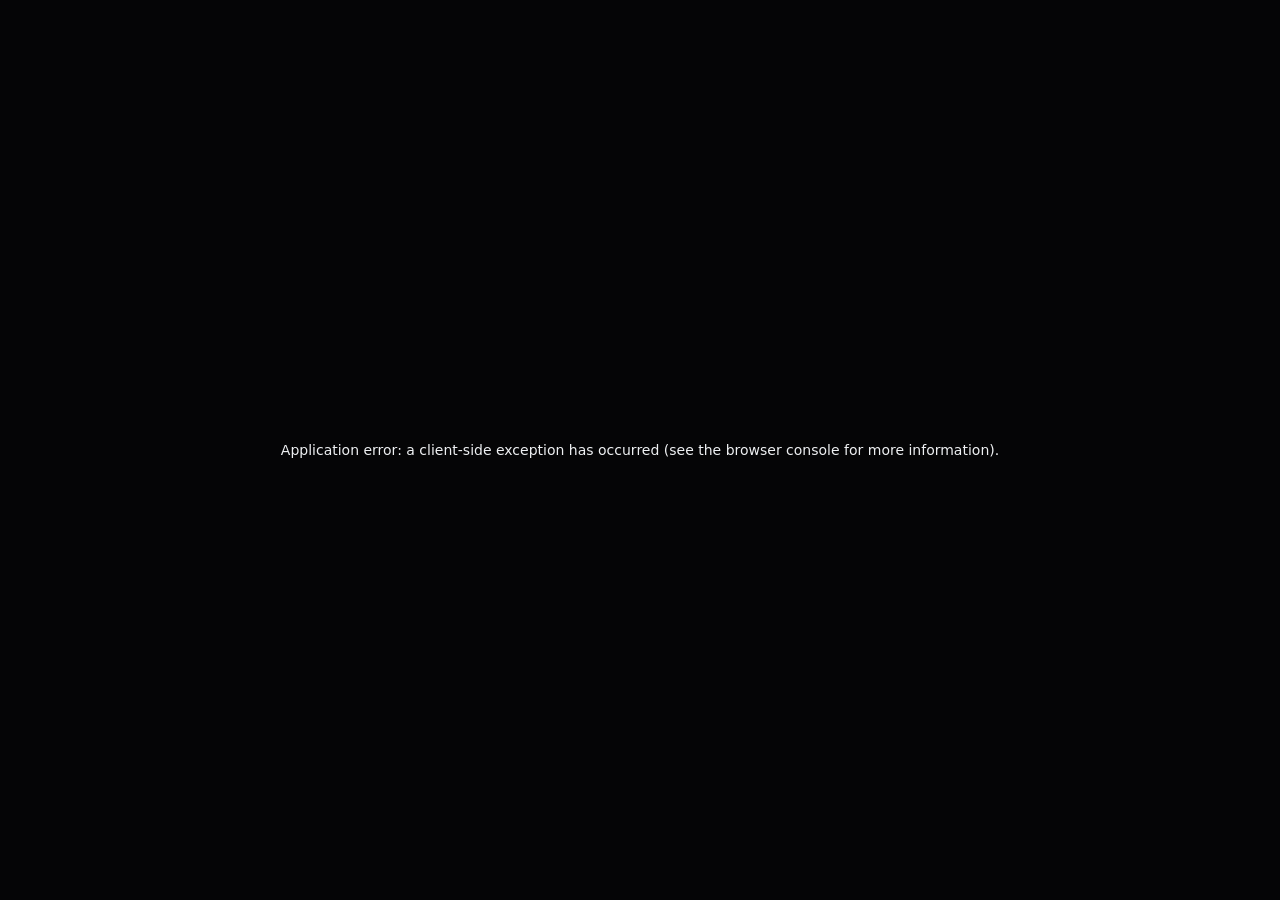
==== index.html @ 9455fe10 "One-click Enter gate so the song plays from the start Browsers only allow sound after a user gesture" ====
<!DOCTYPE html><html lang="en" class="__variable_f367f3 __variable_e70ea7 __variable_9f6af0 __variable_6d24ac"><head><meta charSet="utf-8"/><meta name="viewport" content="width=device-width, initial-scale=1"/><link rel="preload" href="/_next/static/media/558ca1a6aa3cb55e-s.p.woff2" as="font" crossorigin="" type="font/woff2"/><link rel="preload" href="/_next/static/media/63fe087876587bbb-s.p.woff2" as="font" crossorigin="" type="font/woff2"/><link rel="preload" href="/_next/static/media/d4c34a86ae43ab6e-s.p.woff2" as="font" crossorigin="" type="font/woff2"/><link rel="preload" href="/_next/static/media/e4af272ccee01ff0-s.p.woff2" as="font" crossorigin="" type="font/woff2"/><link rel="stylesheet" href="/_next/static/css/51601631a8fe782f.css" data-precedence="next"/><link rel="preload" as="script" fetchPriority="low" href="/_next/static/chunks/webpack-96e79181589812a7.js"/><script src="/_next/static/chunks/fd9d1056-b343dce2f8ea52f7.js" async=""></script><script src="/_next/static/chunks/117-c90b124bfcc13ffc.js" async=""></script><script src="/_next/static/chunks/main-app-3b985b0ed81f49a0.js" async=""></script><script src="/_next/static/chunks/c15bf2b0-7971b3d333b0cf68.js" async=""></script><script src="/_next/static/chunks/897-f29bdd555049b132.js" async=""></script><script src="/_next/static/chunks/app/page-dd4858e4f342a8ad.js" async=""></script><meta name="theme-color" content="#050506"/><meta name="color-scheme" content="dark"/><title>Rohan Pandey</title><meta name="description" content="Rohan Pandey: frontend, backend, AI, DevOps, SRE and security in one hire. Open to founding and early-stage roles."/><link rel="canonical" href="https://r0wh4n.github.io"/><meta property="og:title" content="Rohan Pandey · Hire one engineer, get the whole team"/><meta property="og:description" content="Rohan Pandey: frontend, backend, AI, DevOps, SRE and security in one hire. Open to founding and early-stage roles."/><meta property="og:url" content="https://r0wh4n.github.io"/><meta property="og:image" content="https://r0wh4n.github.io/og.png"/><meta property="og:image:width" content="1200"/><meta property="og:image:height" content="630"/><meta property="og:image:alt" content="Hire one engineer. Get the whole team. Rohan Pandey."/><meta property="og:type" content="website"/><meta name="twitter:card" content="summary_large_image"/><meta name="twitter:title" content="Rohan Pandey · Hire one engineer, get the whole team"/><meta name="twitter:description" content="Rohan Pandey: frontend, backend, AI, DevOps, SRE and security in one hire. Open to founding and early-stage roles."/><meta name="twitter:image" content="https://r0wh4n.github.io/og.png"/><meta name="twitter:image:width" content="1200"/><meta name="twitter:image:height" content="630"/><meta name="twitter:image:alt" content="Hire one engineer. Get the whole team. Rohan Pandey."/><link rel="icon" href="/icon.svg"/><link rel="apple-touch-icon" href="/apple-touch-icon.png"/><meta name="next-size-adjust"/><script src="/_next/static/chunks/polyfills-42372ed130431b0a.js" noModule=""></script></head><body><div class="wall" aria-hidden="true"><canvas class="wall-dots"></canvas><div class="wall-spot"></div><div class="wall-vignette"></div><div class="wall-scrim"></div><div class="wall-grain"></div><div class="wall-scanline"></div></div><nav class="menubar" aria-label="Menu bar"><div class="mb-l"><button class="mb-logo" aria-label="Open terminal"><svg width="16" height="16" viewBox="0 0 32 32" fill="none" stroke="currentColor" stroke-width="0" stroke-linecap="round" stroke-linejoin="round" aria-hidden="true"><rect width="32" height="32" rx="8" fill="var(--red)"></rect><path d="M10 23V9h6.5a4.3 4.3 0 0 1 0 8.6H10m6.2 0L22 23" fill="none" stroke="#fff" stroke-width="2.6" stroke-linecap="round" stroke-linejoin="round"></path></svg></button><b class="mb-app">r0wh4n</b><button class="mb-item">About</button><button class="mb-item">Work</button><button class="mb-item">Experience</button><button class="mb-item">Skills</button><button class="mb-item">Terminal</button><button class="mb-item">Contact</button></div><div class="mb-r"><a class="mb-item" href="/Resume.pdf" target="_blank" rel="noopener">Résumé ↗</a><span class="mb-clock"></span></div></nav><main class="desk" aria-label="Desktop" inert=""><section class="hero" aria-labelledby="hero-title"><p class="status"><i></i>Open to founding &amp; early-stage roles</p><h1 id="hero-title" class="hero-h"><span class="l1"><span class="mask"><span class="word" style="--w:0">Hire</span></span> <span class="mask"><span class="word" style="--w:1">one</span></span> <span class="mask"><span class="word" style="--w:2">engineer.</span></span></span><span class="l2"><span class="mask"><span class="word" style="--w:3">Get</span></span> <span class="mask"><span class="word" style="--w:4">the</span></span> <span class="mask"><span class="word" style="--w:5">whole</span></span> <span class="mask"><span class="word" style="--w:6">team.</span></span></span></h1><p class="hero-sub" aria-label="ROHAN PANDEY — FRONTEND · BACKEND · AI · DEVOPS · SRE · SECURITY"><span aria-hidden="true">ROHAN PANDEY — FRONTEND · BACKEND · AI · DEVOPS · SRE · SECURITY</span></p><div class="hero-cta"><a class="btn red" href="mailto:r0wh4n8750@gmail.com?subject=Founding%20engineer%20role">Email me</a><button class="btn">See the work <span aria-hidden="true">→</span></button></div></section><div class="side"><section class="music" aria-label="Music player: Loser by Tame Impala"><audio src="/music.mp3" loop="" preload="auto"></audio><div class="music-deck"><button class="disc" aria-label="Play Loser by Tame Impala"><span class="vinyl"><span class="disc-label"><b>TI</b></span><i class="disc-hole"></i></span><span class="disc-play"><svg width="22" height="22" viewBox="0 0 24 24" fill="none" stroke="currentColor" stroke-width="1.7" stroke-linecap="round" stroke-linejoin="round" aria-hidden="true"><path d="M7 4l13 8-13 8z" fill="currentColor"></path></svg></span></button><span class="arm" aria-hidden="true"><i></i></span><div class="music-txt"><p class="deck-k" aria-live="polite">Paused · tap to play</p><p class="deck-t">Loser</p><p class="deck-a">Tame Impala</p></div><span class="eq" aria-hidden="true"><i></i><i></i><i></i><i></i></span></div></section><section class="about-card" aria-labelledby="about-card-h"><p class="deck-k" id="about-card-h">About me</p><p class="about-short">I’m Rohan, an engineer from Delhi who builds products end to end, then keeps them up and locked down.</p><button class="about-more">Read more <span aria-hidden="true">→</span></button></section></div></main><div class="dock" role="toolbar" aria-label="Dock"><button class="dk" aria-label="Open About"><span class="dk-tile"><svg width="22" height="22" viewBox="0 0 24 24" fill="none" stroke="currentColor" stroke-width="1.7" stroke-linecap="round" stroke-linejoin="round" aria-hidden="true"><circle cx="12" cy="12" r="9"></circle><path d="M12 11v6M12 7.5v.01"></path></svg></span><span class="dk-tip" aria-hidden="true">About</span></button><button class="dk" aria-label="Open Work"><span class="dk-tile red"><svg width="22" height="22" viewBox="0 0 24 24" fill="none" stroke="currentColor" stroke-width="1.7" stroke-linecap="round" stroke-linejoin="round" aria-hidden="true"><path d="M3 7a2 2 0 0 1 2-2h4l2 2h8a2 2 0 0 1 2 2v8a2 2 0 0 1-2 2H5a2 2 0 0 1-2-2z"></path></svg></span><span class="dk-tip" aria-hidden="true">Work</span></button><button class="dk" aria-label="Open Experience"><span class="dk-tile"><svg width="22" height="22" viewBox="0 0 24 24" fill="none" stroke="currentColor" stroke-width="1.7" stroke-linecap="round" stroke-linejoin="round" aria-hidden="true"><rect x="3" y="7" width="18" height="13" rx="2"></rect><path d="M8 7V5a2 2 0 0 1 2-2h4a2 2 0 0 1 2 2v2M3 12h18"></path></svg></span><span class="dk-tip" aria-hidden="true">Experience</span></button><button class="dk" aria-label="Open Terminal"><span class="dk-tile"><svg width="22" height="22" viewBox="0 0 24 24" fill="none" stroke="currentColor" stroke-width="1.7" stroke-linecap="round" stroke-linejoin="round" aria-hidden="true"><rect x="3" y="4" width="18" height="16" rx="2"></rect><path d="m7 9 3 3-3 3M12 15h5"></path></svg></span><span class="dk-tip" aria-hidden="true">Terminal</span></button><button class="dk" aria-label="Open Contact"><span class="dk-tile"><svg width="22" height="22" viewBox="0 0 24 24" fill="none" stroke="currentColor" stroke-width="1.7" stroke-linecap="round" stroke-linejoin="round" aria-hidden="true"><rect x="3" y="5" width="18" height="14" rx="2"></rect><path d="m3 7 9 6 9-6"></path></svg></span><span class="dk-tip" aria-hidden="true">Contact</span></button><span class="dk-sep" aria-hidden="true"></span><a class="dk out" href="/Resume.pdf" target="_blank" rel="noopener" aria-label="Résumé (opens in new tab)"><span class="dk-tile"><svg width="22" height="22" viewBox="0 0 24 24" fill="none" stroke="currentColor" stroke-width="1.7" stroke-linecap="round" stroke-linejoin="round" aria-hidden="true"><path d="M14 3H7a2 2 0 0 0-2 2v14a2 2 0 0 0 2 2h10a2 2 0 0 0 2-2V8z"></path><path d="M14 3v5h5M9 13h6M9 17h6"></path></svg></span><span class="dk-tip" aria-hidden="true">Résumé</span></a><a class="dk out" href="https://github.com/r0wh4n" target="_blank" rel="noopener" aria-label="GitHub (opens in new tab)"><span class="dk-tile"><svg width="22" height="22" viewBox="0 0 24 24" fill="none" stroke="currentColor" stroke-width="1.7" stroke-linecap="round" stroke-linejoin="round" aria-hidden="true"><path d="m8 7-5 5 5 5M16 7l5 5-5 5M14 4l-4 16"></path></svg></span><span class="dk-tip" aria-hidden="true">GitHub</span></a><a class="dk out" href="https://www.linkedin.com/in/r0wh4n/" target="_blank" rel="noopener" aria-label="LinkedIn (opens in new tab)"><span class="dk-tile"><svg width="22" height="22" viewBox="0 0 24 24" fill="none" stroke="currentColor" stroke-width="1.7" stroke-linecap="round" stroke-linejoin="round" aria-hidden="true"><circle cx="12" cy="8" r="4"></circle><path d="M4 21a8 8 0 0 1 16 0"></path></svg></span><span class="dk-tip" aria-hidden="true">LinkedIn</span></a></div><section id="win-about" class="win w-mid" role="dialog" aria-label="About me" hidden="" style="z-index:100;--off:0"><header class="win-bar"><button class="win-close" aria-label="Close About me"><span></span></button><span class="win-title">About me</span><kbd class="win-hint">esc</kbd></header><div class="win-body"><div class="pg"><div class="about-top rv"><div class="about-mark" aria-hidden="true"><span>RP</span></div><div><h2 class="pg-h">About me</h2><p class="about-lead">I’m Rohan, an engineer from Delhi who builds products end to end, then keeps them up and locked down.</p></div></div><p class="about-p rv">I started out writing React and Flask apps at a consultancy, then spent three years running AWS and Kubernetes, including setting up and monitoring SonyLIV’s streaming for Asia Cup 2025.</p><p class="about-p rv">Today I’m a security engineer at CARS24, where I also built TokenDrive, the company’s AI usage platform. On my own I ship products like Ping and Klipvault, with AI agents doing much of the typing and me owning what ships.</p><p class="about-p rv">I’m looking for a founding or early-stage team where I can own all of it: the product, the infrastructure, reliability and security.</p><dl class="facts rv"><div><dt>Based</dt><dd>Delhi · remote, US-hours friendly</dd></div><div><dt>Building since</dt><dd>2022</dd></div></dl></div></div></section><section id="win-projects" class="win " role="dialog" aria-label="Projects" hidden="" style="z-index:100;--off:0"><header class="win-bar"><button class="win-close" aria-label="Close Projects"><span></span></button><span class="win-title">Projects</span><kbd class="win-hint">esc</kbd></header><div class="win-body"><div class="pg"><h2 class="pg-h rv">Work</h2><ol class="rows"><li id="projects-ping" class="rv"><details open=""><summary><span class="row-n">01</span><span class="row-name">Ping</span><span class="row-kind">A shared room where AI coding agents work together.</span><span class="row-meta">Live</span></summary><div class="row-body"><div><p>Claude Code, Codex and Cursor share one room, one project context and one timeline of commits, PRs and CI. Also an end-to-end encrypted chat app. Ships as a Claude Code plugin.</p><p class="row-tags">Next.js · Supabase · WebSockets · MCP</p><a class="row-link" href="https://theping.chat/agents" target="_blank" rel="noopener">theping.chat<!-- --> ↗</a></div><img src="/ping.png" alt="Ping landing page" width="1280" height="660" loading="lazy"/></div></details></li><li id="projects-tokendrive" class="rv"><details><summary><span class="row-n">02</span><span class="row-name">TokenDrive</span><span class="row-kind">AI usage and spend visibility for a whole company.</span><span class="row-meta">Internal · CARS24</span></summary><div class="row-body"><div><p>Shows how teams adopt AI tools and what they spend. I designed, built and rolled it out across five departments.</p><p class="row-tags">Platform · Data pipeline · Rollout</p></div></div></details></li><li id="projects-klipvault" class="rv"><details><summary><span class="row-n">03</span><span class="row-name">Klipvault</span><span class="row-kind">An encrypted clipboard manager for the Mac.</span><span class="row-meta">Open source</span></summary><div class="row-body"><div><p>AES-256-GCM on every item before it touches disk, secret detection, Touch ID per clip, and zero network code.</p><p class="row-tags">Swift · SwiftUI · CryptoKit</p><a class="row-link" href="https://github.com/r0wh4n/Klipvault" target="_blank" rel="noopener">GitHub<!-- --> ↗</a></div></div></details></li><li id="projects-resume-tailor" class="rv"><details><summary><span class="row-n">04</span><span class="row-name">Resume Tailor</span><span class="row-kind">Tailors a résumé to a job without inventing anything.</span><span class="row-meta">Open source</span></summary><div class="row-body"><div><p>A writer model rewrites, a screener grades it requirement by requirement, and they loop until the score stops climbing. Built in about two days.</p><p class="row-tags">Python · Flask · OpenAI · Anthropic</p><a class="row-link" href="https://github.com/r0wh4n/resume-tailor" target="_blank" rel="noopener">GitHub<!-- --> ↗</a></div></div></details></li><li id="projects-hey-buddy" class="rv"><details><summary><span class="row-n">05</span><span class="row-name">Hey Buddy</span><span class="row-kind">A voice assistant that runs your Mac.</span><span class="row-meta">Private</span></summary><div class="row-body"><div><p>On-device Whisper, LLM planning, and AppleScript actions. It asks for a spoken yes before anything risky.</p><p class="row-tags">Python · Whisper · AppleScript</p></div></div></details></li></ol></div></div></section><section id="win-experience" class="win " role="dialog" aria-label="Experience" hidden="" style="z-index:100;--off:0"><header class="win-bar"><button class="win-close" aria-label="Close Experience"><span></span></button><span class="win-title">Experience</span><kbd class="win-hint">esc</kbd></header><div class="win-body"><div class="pg"><h2 class="pg-h rv">Experience</h2><ol class="rows"><li id="experience-cars24" class="rv"><details open=""><summary><span class="row-n">2025 — now</span><span class="row-name">CARS24</span><span class="row-kind">TokenDrive, zero-trust access for internal tools, org-wide AppSec.</span><span class="row-meta">Security / DevSecOps Engineer</span></summary><ul class="row-points"><li>Built TokenDrive, the internal AI usage platform, and rolled it out across five departments.</li><li>Moving hundreds of internal tools behind zero-trust access with one reusable policy.</li><li>In-house GitHub Advanced Security equivalent: Semgrep, Trivy, TruffleHog, least-privilege CI.</li><li>Cloud incident response on AWS and GCP, WAF rule design and safe rollout.</li></ul></details></li><li id="experience-sonyliv" class="rv"><details><summary><span class="row-n">2024 — 2025</span><span class="row-name">SonyLIV</span><span class="row-kind">Set up and monitored streaming for Asia Cup 2025.</span><span class="row-meta">DevOps Engineer · via AtomBuild</span></summary><ul class="row-points"><li>Set up and monitored the streaming infrastructure for Asia Cup 2025. Smooth deployment, very happy client.</li><li>AWS (EKS, ECS, RDS, S3), Terraform and Terragrunt, GitOps with Helm and Argo CD.</li><li>Observability in Grafana, VictoriaMetrics, Datadog and Coralogix.</li></ul></details></li><li id="experience-atomhub" class="rv"><details><summary><span class="row-n">2023 — 2024</span><span class="row-name">Atomhub</span><span class="row-kind">Azure DevOps, AKS and EKS, Terraform, observability.</span><span class="row-meta">DevOps Engineer · AtomBuild</span></summary><ul class="row-points"><li>Azure DevOps pipelines deploying containers to AKS, plus EKS and ECS workloads.</li><li>Hardened Kubernetes and added SAST, DAST and secret scanning to CI/CD.</li></ul></details></li><li id="experience-atombuild" class="rv"><details><summary><span class="row-n">2022 — 2023</span><span class="row-name">AtomBuild</span><span class="row-kind">React, Flask, Docker, Jenkins. Cut AWS costs about 20%.</span><span class="row-meta">Engineering Trainee / DevOps Intern</span></summary><ul class="row-points"><li>Built a React website and a Flask and MongoDB app, and Dockerized it.</li><li>Jenkins CI/CD and CloudFormation; cut AWS costs about 20% by right-sizing.</li></ul></details></li></ol></div></div></section><section id="win-skills" class="win " role="dialog" aria-label="Skills" hidden="" style="z-index:100;--off:0"><header class="win-bar"><button class="win-close" aria-label="Close Skills"><span></span></button><span class="win-title">Skills</span><kbd class="win-hint">esc</kbd></header><div class="win-body"><div class="pg"><h2 class="pg-h rv">Every layer</h2><p class="pg-sub rv">One request through a typical product touches six layers. I’ve built or run every one.</p><div class="trace rv" role="list" aria-label="Six layers, shown as an illustrative request trace"><div class="tr" role="listitem" id="skills-frontend" style="--tone:var(--t1);--i:0"><span class="tr-name">Frontend</span><span class="tr-track"><i style="left:0%;width:max(4px, 100%)"></i></span><span class="tr-tools">React · Next.js · TypeScript · SwiftUI</span></div><div class="tr" role="listitem" id="skills-security" style="--tone:var(--red);--i:1"><span class="tr-name">Security</span><span class="tr-track"><i style="left:2.5%;width:max(4px, 5.8%)"></i></span><span class="tr-tools">Zero trust · WAF · AppSec · IAM · SIEM</span></div><div class="tr" role="listitem" id="skills-devops" style="--tone:var(--t3);--i:2"><span class="tr-name">DevOps</span><span class="tr-track"><i style="left:9.2%;width:max(4px, 74%)"></i></span><span class="tr-tools">AWS · Kubernetes · Terraform · Argo CD</span></div><div class="tr" role="listitem" id="skills-backend" style="--tone:var(--t2);--i:3"><span class="tr-name">Backend</span><span class="tr-track"><i style="left:11.7%;width:max(4px, 67.5%)"></i></span><span class="tr-tools">Node.js · Python · Postgres · Redis · Kafka</span></div><div class="tr" role="listitem" id="skills-ai" style="--tone:var(--red-hot);--i:4"><span class="tr-name">AI &amp; agents</span><span class="tr-track"><i style="left:29%;width:max(4px, 33%)"></i></span><span class="tr-tools">OpenAI · Anthropic · MCP · Claude Code</span></div><div class="tr" role="listitem" id="skills-sre" style="--tone:var(--red-deep);--i:5"><span class="tr-name">SRE</span><span class="tr-track"><i style="left:83%;width:max(4px, 6%)"></i></span><span class="tr-tools">Grafana · Datadog · on-call · live events</span></div></div></div></div></section><section id="win-contact" class="win w-small" role="dialog" aria-label="Contact" hidden="" style="z-index:100;--off:0"><header class="win-bar"><button class="win-close" aria-label="Close Contact"><span></span></button><span class="win-title">Contact</span><kbd class="win-hint">esc</kbd></header><div class="win-body"><div class="pg contact"><h2 class="contact-h rv">Let’s <em>talk.</em></h2><p class="pg-sub rv">Founding or early engineering role, where I own all of it from day one.</p><div class="mailrow rv"><a class="mail" href="mailto:r0wh4n8750@gmail.com?subject=Founding%20engineer%20role">r0wh4n8750@gmail.com</a><button class="btn small">Copy</button><span class="sr-only" role="status"></span></div><p class="links rv"><a href="https://www.linkedin.com/in/r0wh4n/" target="_blank" rel="noopener">LinkedIn ↗</a><a href="https://github.com/r0wh4n" target="_blank" rel="noopener">GitHub ↗</a><a href="https://x.com/R0wh4n" target="_blank" rel="noopener">X ↗</a><a href="/Resume.pdf" target="_blank" rel="noopener">Résumé ↗</a></p></div></div></section><section id="win-terminal" class="win w-term" role="dialog" aria-label="rohan@rohanos" hidden="" style="z-index:100;--off:0"><header class="win-bar"><button class="win-close" aria-label="Close rohan@rohanos"><span></span></button><span class="win-title">rohan@rohanos</span><kbd class="win-hint">esc</kbd></header><div class="win-body"><div class="term"><p class="term-l out">RohanOS 1.0 · type `help` to see commands.</p><form class="term-row"><label for="term-in" class="term-p">rohan@rohanos ~ %</label><input id="term-in" autoComplete="off" autoCapitalize="off" spellCheck="false" aria-label="Terminal command"/></form><div></div></div></div></section><div class="gate" role="dialog" aria-label="Enter the site"><p class="gate-name">r0wh4n</p><button class="gate-btn" disabled=""><span class="gate-ring" aria-hidden="true"></span>Loading</button><p class="gate-note">Sound on · best with headphones</p></div><noscript><style>.gate{display:none}html:not(.entered) *{animation-play-state:running!important}</style></noscript><script src="/_next/static/chunks/webpack-96e79181589812a7.js" async=""></script><script>(self.__next_f=self.__next_f||[]).push([0]);self.__next_f.push([2,null])</script><script>self.__next_f.push([1,"1:HL[\"/_next/static/media/558ca1a6aa3cb55e-s.p.woff2\",\"font\",{\"crossOrigin\":\"\",\"type\":\"font/woff2\"}]\n2:HL[\"/_next/static/media/63fe087876587bbb-s.p.woff2\",\"font\",{\"crossOrigin\":\"\",\"type\":\"font/woff2\"}]\n3:HL[\"/_next/static/media/d4c34a86ae43ab6e-s.p.woff2\",\"font\",{\"crossOrigin\":\"\",\"type\":\"font/woff2\"}]\n4:HL[\"/_next/static/media/e4af272ccee01ff0-s.p.woff2\",\"font\",{\"crossOrigin\":\"\",\"type\":\"font/woff2\"}]\n5:HL[\"/_next/static/css/51601631a8fe782f.css\",\"style\"]\n"])</script><script>self.__next_f.push([1,"6:I[2846,[],\"\"]\n8:I[2447,[\"922\",\"static/chunks/c15bf2b0-7971b3d333b0cf68.js\",\"897\",\"static/chunks/897-f29bdd555049b132.js\",\"931\",\"static/chunks/app/page-dd4858e4f342a8ad.js\"],\"default\"]\n9:I[4707,[],\"\"]\na:I[6423,[],\"\"]\nc:I[1060,[],\"\"]\nd:[]\n"])</script><script>self.__next_f.push([1,"0:[\"$\",\"$L6\",null,{\"buildId\":\"09IdIBzFDgUajyAIy8PPK\",\"assetPrefix\":\"\",\"urlParts\":[\"\",\"\"],\"initialTree\":[\"\",{\"children\":[\"__PAGE__\",{}]},\"$undefined\",\"$undefined\",true],\"initialSeedData\":[\"\",{\"children\":[\"__PAGE__\",{},[[\"$L7\",[\"$\",\"$L8\",null,{}],null],null],null]},[[[[\"$\",\"link\",\"0\",{\"rel\":\"stylesheet\",\"href\":\"/_next/static/css/51601631a8fe782f.css\",\"precedence\":\"next\",\"crossOrigin\":\"$undefined\"}]],[\"$\",\"html\",null,{\"lang\":\"en\",\"className\":\"__variable_f367f3 __variable_e70ea7 __variable_9f6af0 __variable_6d24ac\",\"suppressHydrationWarning\":true,\"children\":[\"$\",\"body\",null,{\"children\":[[\"$\",\"$L9\",null,{\"parallelRouterKey\":\"children\",\"segmentPath\":[\"children\"],\"error\":\"$undefined\",\"errorStyles\":\"$undefined\",\"errorScripts\":\"$undefined\",\"template\":[\"$\",\"$La\",null,{}],\"templateStyles\":\"$undefined\",\"templateScripts\":\"$undefined\",\"notFound\":[[\"$\",\"title\",null,{\"children\":\"404: This page could not be found.\"}],[\"$\",\"div\",null,{\"style\":{\"fontFamily\":\"system-ui,\\\"Segoe UI\\\",Roboto,Helvetica,Arial,sans-serif,\\\"Apple Color Emoji\\\",\\\"Segoe UI Emoji\\\"\",\"height\":\"100vh\",\"textAlign\":\"center\",\"display\":\"flex\",\"flexDirection\":\"column\",\"alignItems\":\"center\",\"justifyContent\":\"center\"},\"children\":[\"$\",\"div\",null,{\"children\":[[\"$\",\"style\",null,{\"dangerouslySetInnerHTML\":{\"__html\":\"body{color:#000;background:#fff;margin:0}.next-error-h1{border-right:1px solid rgba(0,0,0,.3)}@media (prefers-color-scheme:dark){body{color:#fff;background:#000}.next-error-h1{border-right:1px solid rgba(255,255,255,.3)}}\"}}],[\"$\",\"h1\",null,{\"className\":\"next-error-h1\",\"style\":{\"display\":\"inline-block\",\"margin\":\"0 20px 0 0\",\"padding\":\"0 23px 0 0\",\"fontSize\":24,\"fontWeight\":500,\"verticalAlign\":\"top\",\"lineHeight\":\"49px\"},\"children\":\"404\"}],[\"$\",\"div\",null,{\"style\":{\"display\":\"inline-block\"},\"children\":[\"$\",\"h2\",null,{\"style\":{\"fontSize\":14,\"fontWeight\":400,\"lineHeight\":\"49px\",\"margin\":0},\"children\":\"This page could not be found.\"}]}]]}]}]],\"notFoundStyles\":[]}],[\"$\",\"noscript\",null,{\"children\":[\"$\",\"style\",null,{\"children\":\".gate{display:none}html:not(.entered) *{animation-play-state:running!important}\"}]}]]}]}]],null],null],\"couldBeIntercepted\":false,\"initialHead\":[null,\"$Lb\"],\"globalErrorComponent\":\"$c\",\"missingSlots\":\"$Wd\"}]\n"])</script><script>self.__next_f.push([1,"b:[[\"$\",\"meta\",\"0\",{\"name\":\"viewport\",\"content\":\"width=device-width, initial-scale=1\"}],[\"$\",\"meta\",\"1\",{\"name\":\"theme-color\",\"content\":\"#050506\"}],[\"$\",\"meta\",\"2\",{\"name\":\"color-scheme\",\"content\":\"dark\"}],[\"$\",\"meta\",\"3\",{\"charSet\":\"utf-8\"}],[\"$\",\"title\",\"4\",{\"children\":\"Rohan Pandey\"}],[\"$\",\"meta\",\"5\",{\"name\":\"description\",\"content\":\"Rohan Pandey: frontend, backend, AI, DevOps, SRE and security in one hire. Open to founding and early-stage roles.\"}],[\"$\",\"link\",\"6\",{\"rel\":\"canonical\",\"href\":\"https://r0wh4n.github.io\"}],[\"$\",\"meta\",\"7\",{\"property\":\"og:title\",\"content\":\"Rohan Pandey · Hire one engineer, get the whole team\"}],[\"$\",\"meta\",\"8\",{\"property\":\"og:description\",\"content\":\"Rohan Pandey: frontend, backend, AI, DevOps, SRE and security in one hire. Open to founding and early-stage roles.\"}],[\"$\",\"meta\",\"9\",{\"property\":\"og:url\",\"content\":\"https://r0wh4n.github.io\"}],[\"$\",\"meta\",\"10\",{\"property\":\"og:image\",\"content\":\"https://r0wh4n.github.io/og.png\"}],[\"$\",\"meta\",\"11\",{\"property\":\"og:image:width\",\"content\":\"1200\"}],[\"$\",\"meta\",\"12\",{\"property\":\"og:image:height\",\"content\":\"630\"}],[\"$\",\"meta\",\"13\",{\"property\":\"og:image:alt\",\"content\":\"Hire one engineer. Get the whole team. Rohan Pandey.\"}],[\"$\",\"meta\",\"14\",{\"property\":\"og:type\",\"content\":\"website\"}],[\"$\",\"meta\",\"15\",{\"name\":\"twitter:card\",\"content\":\"summary_large_image\"}],[\"$\",\"meta\",\"16\",{\"name\":\"twitter:title\",\"content\":\"Rohan Pandey · Hire one engineer, get the whole team\"}],[\"$\",\"meta\",\"17\",{\"name\":\"twitter:description\",\"content\":\"Rohan Pandey: frontend, backend, AI, DevOps, SRE and security in one hire. Open to founding and early-stage roles.\"}],[\"$\",\"meta\",\"18\",{\"name\":\"twitter:image\",\"content\":\"https://r0wh4n.github.io/og.png\"}],[\"$\",\"meta\",\"19\",{\"name\":\"twitter:image:width\",\"content\":\"1200\"}],[\"$\",\"meta\",\"20\",{\"name\":\"twitter:image:height\",\"content\":\"630\"}],[\"$\",\"meta\",\"21\",{\"name\":\"twitter:image:alt\",\"content\":\"Hire one engineer. Get the whole team. Rohan Pandey.\"}],[\"$\",\"link\",\"22\",{\"rel\":\"icon\",\"href\":\"/icon.svg\"}],[\"$\",\"link\",\"23\",{\"rel\":\"apple-touch-icon\",\"href\":\"/apple-touch-icon.png\"}],[\"$\",\"meta\",\"24\",{\"name\":\"next-size-adjust\"}]]\n"])</script><script>self.__next_f.push([1,"7:null\n"])</script></body></html>
---- _next/static/css/51601631a8fe782f.css ----
@font-face{font-family:__Inter_f367f3;font-style:normal;font-weight:100 900;font-display:swap;src:url(/_next/static/media/ba9851c3c22cd980-s.woff2) format("woff2");unicode-range:u+0460-052f,u+1c80-1c8a,u+20b4,u+2de0-2dff,u+a640-a69f,u+fe2e-fe2f}@font-face{font-family:__Inter_f367f3;font-style:normal;font-weight:100 900;font-display:swap;src:url(/_next/static/media/21350d82a1f187e9-s.woff2) format("woff2");unicode-range:u+0301,u+0400-045f,u+0490-0491,u+04b0-04b1,u+2116}@font-face{font-family:__Inter_f367f3;font-style:normal;font-weight:100 900;font-display:swap;src:url(/_next/static/media/c5fe6dc8356a8c31-s.woff2) format("woff2");unicode-range:u+1f??}@font-face{font-family:__Inter_f367f3;font-style:normal;font-weight:100 900;font-display:swap;src:url(/_next/static/media/19cfc7226ec3afaa-s.woff2) format("woff2");unicode-range:u+0370-0377,u+037a-037f,u+0384-038a,u+038c,u+038e-03a1,u+03a3-03ff}@font-face{font-family:__Inter_f367f3;font-style:normal;font-weight:100 900;font-display:swap;src:url(/_next/static/media/df0a9ae256c0569c-s.woff2) format("woff2");unicode-range:u+0102-0103,u+0110-0111,u+0128-0129,u+0168-0169,u+01a0-01a1,u+01af-01b0,u+0300-0301,u+0303-0304,u+0308-0309,u+0323,u+0329,u+1ea0-1ef9,u+20ab}@font-face{font-family:__Inter_f367f3;font-style:normal;font-weight:100 900;font-display:swap;src:url(/_next/static/media/8e9860b6e62d6359-s.woff2) format("woff2");unicode-range:u+0100-02ba,u+02bd-02c5,u+02c7-02cc,u+02ce-02d7,u+02dd-02ff,u+0304,u+0308,u+0329,u+1d00-1dbf,u+1e00-1e9f,u+1ef2-1eff,u+2020,u+20a0-20ab,u+20ad-20c0,u+2113,u+2c60-2c7f,u+a720-a7ff}@font-face{font-family:__Inter_f367f3;font-style:normal;font-weight:100 900;font-display:swap;src:url(/_next/static/media/e4af272ccee01ff0-s.p.woff2) format("woff2");unicode-range:u+00??,u+0131,u+0152-0153,u+02bb-02bc,u+02c6,u+02da,u+02dc,u+0304,u+0308,u+0329,u+2000-206f,u+20ac,u+2122,u+2191,u+2193,u+2212,u+2215,u+feff,u+fffd}@font-face{font-family:__Inter_Fallback_f367f3;src:local("Arial");ascent-override:90.49%;descent-override:22.56%;line-gap-override:0.00%;size-adjust:107.06%}.__className_f367f3{font-family:__Inter_f367f3,__Inter_Fallback_f367f3;font-style:normal}.__variable_f367f3{--font-inter:"__Inter_f367f3","__Inter_Fallback_f367f3"}@font-face{font-family:__Big_Shoulders_Display_e70ea7;font-style:normal;font-weight:700;font-display:swap;src:url(/_next/static/media/35293e8ee31d230c-s.woff2) format("woff2");unicode-range:u+0102-0103,u+0110-0111,u+0128-0129,u+0168-0169,u+01a0-01a1,u+01af-01b0,u+0300-0301,u+0303-0304,u+0308-0309,u+0323,u+0329,u+1ea0-1ef9,u+20ab}@font-face{font-family:__Big_Shoulders_Display_e70ea7;font-style:normal;font-weight:700;font-display:swap;src:url(/_next/static/media/c9afb02ae38ed40c-s.woff2) format("woff2");unicode-range:u+0100-02ba,u+02bd-02c5,u+02c7-02cc,u+02ce-02d7,u+02dd-02ff,u+0304,u+0308,u+0329,u+1d00-1dbf,u+1e00-1e9f,u+1ef2-1eff,u+2020,u+20a0-20ab,u+20ad-20c0,u+2113,u+2c60-2c7f,u+a720-a7ff}@font-face{font-family:__Big_Shoulders_Display_e70ea7;font-style:normal;font-weight:700;font-display:swap;src:url(/_next/static/media/d4c34a86ae43ab6e-s.p.woff2) format("woff2");unicode-range:u+00??,u+0131,u+0152-0153,u+02bb-02bc,u+02c6,u+02da,u+02dc,u+0304,u+0308,u+0329,u+2000-206f,u+20ac,u+2122,u+2191,u+2193,u+2212,u+2215,u+feff,u+fffd}@font-face{font-family:__Big_Shoulders_Display_e70ea7;font-style:normal;font-weight:800;font-display:swap;src:url(/_next/static/media/35293e8ee31d230c-s.woff2) format("woff2");unicode-range:u+0102-0103,u+0110-0111,u+0128-0129,u+0168-0169,u+01a0-01a1,u+01af-01b0,u+0300-0301,u+0303-0304,u+0308-0309,u+0323,u+0329,u+1ea0-1ef9,u+20ab}@font-face{font-family:__Big_Shoulders_Display_e70ea7;font-style:normal;font-weight:800;font-display:swap;src:url(/_next/static/media/c9afb02ae38ed40c-s.woff2) format("woff2");unicode-range:u+0100-02ba,u+02bd-02c5,u+02c7-02cc,u+02ce-02d7,u+02dd-02ff,u+0304,u+0308,u+0329,u+1d00-1dbf,u+1e00-1e9f,u+1ef2-1eff,u+2020,u+20a0-20ab,u+20ad-20c0,u+2113,u+2c60-2c7f,u+a720-a7ff}@font-face{font-family:__Big_Shoulders_Display_e70ea7;font-style:normal;font-weight:800;font-display:swap;src:url(/_next/static/media/d4c34a86ae43ab6e-s.p.woff2) format("woff2");unicode-range:u+00??,u+0131,u+0152-0153,u+02bb-02bc,u+02c6,u+02da,u+02dc,u+0304,u+0308,u+0329,u+2000-206f,u+20ac,u+2122,u+2191,u+2193,u+2212,u+2215,u+feff,u+fffd}@font-face{font-family:__Big_Shoulders_Display_e70ea7;font-style:normal;font-weight:900;font-display:swap;src:url(/_next/static/media/35293e8ee31d230c-s.woff2) format("woff2");unicode-range:u+0102-0103,u+0110-0111,u+0128-0129,u+0168-0169,u+01a0-01a1,u+01af-01b0,u+0300-0301,u+0303-0304,u+0308-0309,u+0323,u+0329,u+1ea0-1ef9,u+20ab}@font-face{font-family:__Big_Shoulders_Display_e70ea7;font-style:normal;font-weight:900;font-display:swap;src:url(/_next/static/media/c9afb02ae38ed40c-s.woff2) format("woff2");unicode-range:u+0100-02ba,u+02bd-02c5,u+02c7-02cc,u+02ce-02d7,u+02dd-02ff,u+0304,u+0308,u+0329,u+1d00-1dbf,u+1e00-1e9f,u+1ef2-1eff,u+2020,u+20a0-20ab,u+20ad-20c0,u+2113,u+2c60-2c7f,u+a720-a7ff}@font-face{font-family:__Big_Shoulders_Display_e70ea7;font-style:normal;font-weight:900;font-display:swap;src:url(/_next/static/media/d4c34a86ae43ab6e-s.p.woff2) format("woff2");unicode-range:u+00??,u+0131,u+0152-0153,u+02bb-02bc,u+02c6,u+02da,u+02dc,u+0304,u+0308,u+0329,u+2000-206f,u+20ac,u+2122,u+2191,u+2193,u+2212,u+2215,u+feff,u+fffd}@font-face{font-family:__Big_Shoulders_Display_Fallback_e70ea7;src:local("Arial");ascent-override:146.71%;descent-override:31.76%;line-gap-override:0.00%;size-adjust:67.07%}.__className_e70ea7{font-family:__Big_Shoulders_Display_e70ea7,__Big_Shoulders_Display_Fallback_e70ea7;font-style:normal}.__variable_e70ea7{--font-shoulders:"__Big_Shoulders_Display_e70ea7","__Big_Shoulders_Display_Fallback_e70ea7"}@font-face{font-family:__Righteous_9f6af0;font-style:normal;font-weight:400;font-display:swap;src:url(/_next/static/media/a6da7e276b5467ef-s.woff2) format("woff2");unicode-range:u+0100-02ba,u+02bd-02c5,u+02c7-02cc,u+02ce-02d7,u+02dd-02ff,u+0304,u+0308,u+0329,u+1d00-1dbf,u+1e00-1e9f,u+1ef2-1eff,u+2020,u+20a0-20ab,u+20ad-20c0,u+2113,u+2c60-2c7f,u+a720-a7ff}@font-face{font-family:__Righteous_9f6af0;font-style:normal;font-weight:400;font-display:swap;src:url(/_next/static/media/63fe087876587bbb-s.p.woff2) format("woff2");unicode-range:u+00??,u+0131,u+0152-0153,u+02bb-02bc,u+02c6,u+02da,u+02dc,u+0304,u+0308,u+0329,u+2000-206f,u+20ac,u+2122,u+2191,u+2193,u+2212,u+2215,u+feff,u+fffd}@font-face{font-family:__Righteous_Fallback_9f6af0;src:local("Arial");ascent-override:93.08%;descent-override:24.27%;line-gap-override:0.00%;size-adjust:105.81%}.__className_9f6af0{font-family:__Righteous_9f6af0,__Righteous_Fallback_9f6af0;font-weight:400;font-style:normal}.__variable_9f6af0{--font-righteous:"__Righteous_9f6af0","__Righteous_Fallback_9f6af0"}@font-face{font-family:__JetBrains_Mono_6d24ac;font-style:normal;font-weight:400;font-display:swap;src:url(/_next/static/media/edc640959b0c7826-s.woff2) format("woff2");unicode-range:u+0460-052f,u+1c80-1c8a,u+20b4,u+2de0-2dff,u+a640-a69f,u+fe2e-fe2f}@font-face{font-family:__JetBrains_Mono_6d24ac;font-style:normal;font-weight:400;font-display:swap;src:url(/_next/static/media/ac0e76ddaeeb7981-s.woff2) format("woff2");unicode-range:u+0301,u+0400-045f,u+0490-0491,u+04b0-04b1,u+2116}@font-face{font-family:__JetBrains_Mono_6d24ac;font-style:normal;font-weight:400;font-display:swap;src:url(/_next/static/media/64d784ea54a4acde-s.woff2) format("woff2");unicode-range:u+0370-0377,u+037a-037f,u+0384-038a,u+038c,u+038e-03a1,u+03a3-03ff}@font-face{font-family:__JetBrains_Mono_6d24ac;font-style:normal;font-weight:400;font-display:swap;src:url(/_next/static/media/ff71da380fbe67dd-s.woff2) format("woff2");unicode-range:u+0102-0103,u+0110-0111,u+0128-0129,u+0168-0169,u+01a0-01a1,u+01af-01b0,u+0300-0301,u+0303-0304,u+0308-0309,u+0323,u+0329,u+1ea0-1ef9,u+20ab}@font-face{font-family:__JetBrains_Mono_6d24ac;font-style:normal;font-weight:400;font-display:swap;src:url(/_next/static/media/6d831b18ae5b01dc-s.woff2) format("woff2");unicode-range:u+0100-02ba,u+02bd-02c5,u+02c7-02cc,u+02ce-02d7,u+02dd-02ff,u+0304,u+0308,u+0329,u+1d00-1dbf,u+1e00-1e9f,u+1ef2-1eff,u+2020,u+20a0-20ab,u+20ad-20c0,u+2113,u+2c60-2c7f,u+a720-a7ff}@font-face{font-family:__JetBrains_Mono_6d24ac;font-style:normal;font-weight:400;font-display:swap;src:url(/_next/static/media/558ca1a6aa3cb55e-s.p.woff2) format("woff2");unicode-range:u+00??,u+0131,u+0152-0153,u+02bb-02bc,u+02c6,u+02da,u+02dc,u+0304,u+0308,u+0329,u+2000-206f,u+20ac,u+2122,u+2191,u+2193,u+2212,u+2215,u+feff,u+fffd}@font-face{font-family:__JetBrains_Mono_6d24ac;font-style:normal;font-weight:500;font-display:swap;src:url(/_next/static/media/edc640959b0c7826-s.woff2) format("woff2");unicode-range:u+0460-052f,u+1c80-1c8a,u+20b4,u+2de0-2dff,u+a640-a69f,u+fe2e-fe2f}@font-face{font-family:__JetBrains_Mono_6d24ac;font-style:normal;font-weight:500;font-display:swap;src:url(/_next/static/media/ac0e76ddaeeb7981-s.woff2) format("woff2");unicode-range:u+0301,u+0400-045f,u+0490-0491,u+04b0-04b1,u+2116}@font-face{font-family:__JetBrains_Mono_6d24ac;font-style:normal;font-weight:500;font-display:swap;src:url(/_next/static/media/64d784ea54a4acde-s.woff2) format("woff2");unicode-range:u+0370-0377,u+037a-037f,u+0384-038a,u+038c,u+038e-03a1,u+03a3-03ff}@font-face{font-family:__JetBrains_Mono_6d24ac;font-style:normal;font-weight:500;font-display:swap;src:url(/_next/static/media/ff71da380fbe67dd-s.woff2) format("woff2");unicode-range:u+0102-0103,u+0110-0111,u+0128-0129,u+0168-0169,u+01a0-01a1,u+01af-01b0,u+0300-0301,u+0303-0304,u+0308-0309,u+0323,u+0329,u+1ea0-1ef9,u+20ab}@font-face{font-family:__JetBrains_Mono_6d24ac;font-style:normal;font-weight:500;font-display:swap;src:url(/_next/static/media/6d831b18ae5b01dc-s.woff2) format("woff2");unicode-range:u+0100-02ba,u+02bd-02c5,u+02c7-02cc,u+02ce-02d7,u+02dd-02ff,u+0304,u+0308,u+0329,u+1d00-1dbf,u+1e00-1e9f,u+1ef2-1eff,u+2020,u+20a0-20ab,u+20ad-20c0,u+2113,u+2c60-2c7f,u+a720-a7ff}@font-face{font-family:__JetBrains_Mono_6d24ac;font-style:normal;font-weight:500;font-display:swap;src:url(/_next/static/media/558ca1a6aa3cb55e-s.p.woff2) format("woff2");unicode-range:u+00??,u+0131,u+0152-0153,u+02bb-02bc,u+02c6,u+02da,u+02dc,u+0304,u+0308,u+0329,u+2000-206f,u+20ac,u+2122,u+2191,u+2193,u+2212,u+2215,u+feff,u+fffd}@font-face{font-family:__JetBrains_Mono_Fallback_6d24ac;src:local("Arial");ascent-override:75.79%;descent-override:22.29%;line-gap-override:0.00%;size-adjust:134.59%}.__className_6d24ac{font-family:__JetBrains_Mono_6d24ac,__JetBrains_Mono_Fallback_6d24ac;font-style:normal}.__variable_6d24ac{--font-mono:"__JetBrains_Mono_6d24ac","__JetBrains_Mono_Fallback_6d24ac"}:root{--bg:#050506;--ink:#eef0f2;--silver:#c4c9d0;--muted:#8f959e;--red:#e3120b;--red-hot:#ff3b30;--red-deep:#a30c07;--t1:#eef0f2;--t2:#b9bfc7;--t3:#8a919a;--glass:rgba(14,14,17,.55);--stroke:hsla(0,0%,100%,.1);--stroke-hi:hsla(0,0%,100%,.18);--chrome:linear-gradient(180deg,#fff,#e2e5e9 34%,#8e959e 52%,#eceef0 70%,#a7adb5);--redg:linear-gradient(135deg,#ff5146,#e3120b 48%,#7e0905);--ease:cubic-bezier(.2,.8,.2,1);--f-ui:var(--font-inter),system-ui,-apple-system,"Segoe UI",sans-serif;--f-disp:var(--font-shoulders),"Arial Narrow",Impact,sans-serif;--f-name:var(--font-righteous),var(--font-inter),sans-serif;--f-mono:var(--font-mono),ui-monospace,Menlo,monospace;color-scheme:dark}*{box-sizing:border-box}body,html{height:100%;margin:0}body{background:var(--bg);color:var(--ink);font:400 15px/1.5 var(--f-ui);overflow:hidden;-webkit-font-smoothing:antialiased}button{font:inherit}a,button{color:inherit}img{max-width:100%;height:auto;display:block}p{margin:0}:focus-visible{outline:2px solid var(--red-hot);outline-offset:2px;border-radius:6px}[hidden]{display:none!important}.sr-only{position:absolute;width:1px;height:1px;overflow:hidden;-webkit-clip-path:inset(50%);clip-path:inset(50%);white-space:nowrap}.dragging,.dragging *{-webkit-user-select:none;-moz-user-select:none;user-select:none;cursor:-webkit-grabbing!important;cursor:grabbing!important}.chrome-t{background:var(--chrome);-webkit-background-clip:text;background-clip:text;color:transparent}.wall{position:fixed;inset:0;z-index:0;overflow:hidden;background:radial-gradient(110% 90% at 80% 20%,#1c0706 0,#08080a 48%,#050506 100%)}.wall-dots{transition:transform .8s var(--ease);will-change:transform}.wall-dots,.wall-spot{position:absolute;inset:0}.wall-spot{background:radial-gradient(520px circle at var(--mx,72%) var(--my,35%),rgba(255,45,35,.15),transparent 62%);mix-blend-mode:screen}.wall-vignette{position:absolute;inset:0;background:radial-gradient(ellipse at 65% 45%,transparent 35%,rgba(0,0,0,.72) 100%)}.wall-scrim{position:absolute;inset:0;background:linear-gradient(25deg,rgba(5,5,6,.95),rgba(5,5,6,.6) 38%,transparent 62%)}.wall-grain{position:absolute;inset:-50%;opacity:.07;animation:grain 7s steps(8) infinite;background-image:url("data:image/svg+xml,%3Csvg xmlns='http://www.w3.org/2000/svg' width='180' height='180'%3E%3Cfilter id='n'%3E%3CfeTurbulence type='fractalNoise' baseFrequency='.85' numOctaves='2' stitchTiles='stitch'/%3E%3C/filter%3E%3Crect width='100%25' height='100%25' filter='url(%23n)'/%3E%3C/svg%3E")}@keyframes grain{0%,to{transform:translate(0)}25%{transform:translate(-3%,2%)}50%{transform:translate(2%,-3%)}75%{transform:translate(-2%,-1%)}}.menubar{position:fixed;inset:0 0 auto;height:30px;z-index:150;justify-content:space-between;padding:0 12px;background:rgba(8,8,10,.45);-webkit-backdrop-filter:blur(22px) saturate(160%);backdrop-filter:blur(22px) saturate(160%);border-bottom:1px solid hsla(0,0%,100%,.05);font-size:13px}.mb-l,.mb-r,.menubar{display:flex;align-items:center}.mb-l,.mb-r{gap:2px}.mb-logo{display:grid;place-items:center;width:28px;height:24px;padding:0;border:0;background:none;border-radius:6px;cursor:pointer}.mb-app{margin:0 10px 0 4px;font-weight:600}.mb-item{padding:3px 9px;border:0;border-radius:6px;background:none;color:var(--silver);text-decoration:none;cursor:pointer;white-space:nowrap;transition:color .2s,background .2s}.mb-item.on,.mb-item:hover{color:var(--ink);background:hsla(0,0%,100%,.1)}.mb-clock{margin-left:8px;font-feature-settings:"tnum";font-variant-numeric:tabular-nums;color:var(--silver)}.desk{position:fixed;inset:30px 0 0;z-index:5;display:grid;grid-template-columns:minmax(0,1fr) auto;grid-template-rows:auto 1fr;padding:28px 48px 128px;overflow-y:auto}.hero{grid-column:1;grid-row:2;align-self:end;min-width:0}.side{grid-column:2;grid-row:1/span 2;display:flex;flex-direction:column;justify-content:space-between;gap:18px;width:380px}.status{display:inline-flex;align-items:center;gap:10px;font:500 12px/1 var(--f-mono);letter-spacing:.14em;text-transform:uppercase;color:var(--silver)}.status i{width:8px;height:8px;border-radius:50%;background:var(--red-hot);animation:pulse 2s ease-out infinite}@keyframes pulse{0%{box-shadow:0 0 0 0 rgba(255,59,48,.6)}70%,to{box-shadow:0 0 0 8px rgba(255,59,48,0)}}.hero-h{margin:22px 0 0;font:900 clamp(56px,7.3vw,136px)/.84 var(--f-disp);text-transform:uppercase;letter-spacing:-.005em}.hero-h .l1,.hero-h .l2{display:block}.mask{overflow:hidden;vertical-align:top;padding-bottom:.05em}.mask,.word{display:inline-block}.l1 .word{background:var(--chrome);-webkit-background-clip:text;background-clip:text;color:transparent}.l2 .word{background:var(--redg);-webkit-background-clip:text;background-clip:text;color:transparent}.hero-sub{margin-top:26px;font:500 clamp(12px,1vw,15px)/1.5 var(--f-mono);letter-spacing:.1em;color:var(--silver)}.hero-cta{display:flex;flex-wrap:wrap;gap:10px;margin-top:26px}.btn{display:inline-flex;align-items:center;justify-content:center;gap:8px;min-height:44px;padding:0 20px;border-radius:999px;border:1px solid var(--stroke-hi);background:hsla(0,0%,100%,.06);color:var(--ink);font:500 14px/1 var(--f-ui);text-decoration:none;cursor:pointer;transition:transform .25s var(--ease),background .25s,box-shadow .25s}.btn:hover{transform:translateY(-2px);background:hsla(0,0%,100%,.12)}.btn.red{border-color:transparent;background:var(--redg);color:#fff;box-shadow:0 12px 34px -12px rgba(227,18,11,.9)}.btn.red:hover{box-shadow:0 16px 44px -10px rgba(255,59,48,.95)}.btn.small{min-height:34px;padding:0 14px;font-size:13px}.about-card,.music{border-radius:22px;background:var(--glass);-webkit-backdrop-filter:blur(26px) saturate(160%);backdrop-filter:blur(26px) saturate(160%);border:1px solid var(--stroke);box-shadow:0 24px 60px -24px rgba(0,0,0,.9),inset 0 1px 0 hsla(0,0%,100%,.07)}.music{padding:14px}.music-deck{position:relative;display:grid;grid-template-columns:76px minmax(0,1fr) auto;grid-gap:16px;gap:16px;align-items:center}.disc{position:relative;width:76px;height:76px;padding:0;border:0;background:none;cursor:pointer}.disc,.vinyl{border-radius:50%}.vinyl{position:absolute;inset:0;background:repeating-radial-gradient(circle,#0b0b0d 0 1.5px,#18181c 1.5px 2.5px);box-shadow:0 8px 20px rgba(0,0,0,.7),inset 0 0 0 1px hsla(0,0%,100%,.08);animation:spin 4.5s linear infinite;animation-play-state:paused}.music.on .vinyl{animation-play-state:running}.disc:after{content:"";inset:0;pointer-events:none;background:conic-gradient(from 20deg,transparent 0 14%,hsla(0,0%,100%,.14) 20%,transparent 27% 62%,hsla(0,0%,100%,.08) 68%,transparent 75%)}.disc-label,.disc:after{position:absolute;border-radius:50%}.disc-label{inset:30%;display:grid;place-items:center;background:var(--redg)}.disc-label b{font:900 12px/1 var(--f-disp);color:#fff;letter-spacing:.04em}.disc-hole{left:50%;top:50%;width:5px;height:5px;margin:-2.5px 0 0 -2.5px;background:#050506}.disc-hole,.disc-play{position:absolute;border-radius:50%}.disc-play{inset:0;z-index:1;display:grid;place-items:center;background:rgba(0,0,0,.5);color:#fff;opacity:0;transition:opacity .2s}.disc-play svg{width:20px;height:20px}.disc:focus-visible .disc-play,.disc:hover .disc-play,.music:not(.on) .disc-play{opacity:1}.music:not(.on) .disc-play{background:rgba(0,0,0,.35)}@keyframes spin{to{transform:rotate(1turn)}}.arm{position:absolute;left:62px;top:-6px;z-index:2;width:12px;height:12px;border-radius:50%;background:var(--chrome);box-shadow:0 2px 6px rgba(0,0,0,.7);transform-origin:6px 6px;transform:rotate(-32deg);transition:transform .6s var(--ease);pointer-events:none}.arm i{left:4px;top:6px;width:3px;height:46px;background:linear-gradient(90deg,#7d848d,#eef0f2,#7d848d);transform-origin:1.5px 0;transform:rotate(28deg)}.arm i,.arm i:after{position:absolute;border-radius:2px}.arm i:after{content:"";left:-2.5px;bottom:-5px;width:8px;height:10px;background:var(--red)}.music.on .arm{transform:rotate(0deg)}.music-txt{min-width:0}.deck-k{font:500 10px/1 var(--f-mono);letter-spacing:.14em;text-transform:uppercase;color:var(--red-hot)}.deck-t{margin-top:7px;font:400 22px/1.05 var(--f-name);background:var(--chrome);-webkit-background-clip:text;background-clip:text;color:transparent}.deck-a{margin-top:3px;font-size:12.5px;color:var(--muted)}.eq{display:flex;align-items:flex-end;gap:3px;height:22px;padding-right:4px}.eq i{width:3px;height:4px;border-radius:2px;background:var(--red-hot);opacity:.5}.music.on .eq i{opacity:1;animation:eq .9s ease-in-out infinite alternate}.music.on .eq i:nth-child(2){animation-delay:-.3s}.music.on .eq i:nth-child(3){animation-delay:-.6s}.music.on .eq i:nth-child(4){animation-delay:-.15s}@keyframes eq{0%{height:4px}to{height:22px}}.about-card{padding:20px 22px}.about-short{margin-top:12px;font-size:15px;line-height:1.55;color:var(--ink)}.about-more{margin-top:12px;padding:0;border:0;background:none;color:var(--silver);font-size:13.5px;cursor:pointer;border-bottom:1px solid var(--red);transition:color .2s}.about-more:hover{color:var(--ink)}.about-top{display:flex;align-items:center;gap:22px;margin-bottom:22px}.about-top .pg-h{margin:0}.about-mark{flex:none;display:grid;place-items:center;width:104px;height:104px;border-radius:26px;border:1px solid var(--stroke-hi);background:#0b0b0d radial-gradient(circle,rgba(255,60,50,.4) 1.1px,transparent 1.4px) 0 0 /6px 6px}.about-mark span{font:900 48px/1 var(--f-disp);background:var(--chrome);-webkit-background-clip:text;background-clip:text;color:transparent}.about-lead{margin-top:10px;font-size:17px;line-height:1.5;color:var(--ink);max-width:46ch}.about-p{margin-top:14px;max-width:64ch;color:var(--silver);line-height:1.7}.facts{display:grid;grid-template-columns:repeat(2,minmax(0,1fr));grid-gap:1px;gap:1px;margin:28px 0 0;border:1px solid var(--stroke);border-radius:14px;overflow:hidden;background:var(--stroke)}.facts div{padding:14px 16px;background:#0c0c0f}.facts dt{font:500 10.5px/1 var(--f-mono);letter-spacing:.12em;text-transform:uppercase;color:var(--red-hot)}.facts dd{margin:7px 0 0;font-size:14px}.menubar{animation:in-down .6s var(--ease) .05s both}.status{animation:in-fade .6s var(--ease) .25s both}.hero-h .word{animation:in-rise 1s cubic-bezier(.16,1,.3,1) both;animation-delay:calc(.3s + var(--w, 0) * 70ms)}.hero-sub{animation:in-up .6s var(--ease) .8s both}.hero-cta{animation:in-up .6s var(--ease) .9s both}.side>*{animation:in-left .8s var(--ease) both}.side>:first-child{animation-delay:.7s}.side>:nth-child(2){animation-delay:.82s}.dock{animation:in-dock .7s cubic-bezier(.34,1.5,.64,1) 1s both}html:not(.entered) .dock,html:not(.entered) .hero-cta,html:not(.entered) .hero-h .word,html:not(.entered) .hero-sub,html:not(.entered) .menubar,html:not(.entered) .side>*,html:not(.entered) .status,html:not(.entered) .wall-dots,html:not(.entered) .wall-scanline{animation-play-state:paused!important}.gate{position:fixed;inset:0;z-index:500;display:grid;place-content:center;justify-items:center;grid-gap:26px;gap:26px;padding:20px;text-align:center;background:radial-gradient(60% 60% at 50% 50%,rgba(227,18,11,.12),transparent 70%),rgba(5,5,6,.92);transition:opacity .6s var(--ease),transform .6s var(--ease),filter .6s var(--ease)}.gate.out{opacity:0;transform:scale(1.08);filter:blur(8px);pointer-events:none}.gate-name{font:400 clamp(36px,5vw,64px)/1 var(--f-name);background:var(--chrome);-webkit-background-clip:text;background-clip:text;color:transparent;animation:in-up .8s var(--ease) .1s both}.gate-btn{position:relative;display:inline-flex;align-items:center;gap:12px;min-height:58px;padding:0 34px;border:0;border-radius:999px;background:var(--redg);color:#fff;font:600 15px/1 var(--f-mono);letter-spacing:.22em;text-transform:uppercase;cursor:pointer;box-shadow:0 16px 50px -12px rgba(227,18,11,.95);transition:transform .25s var(--ease),box-shadow .25s;animation:in-up .8s var(--ease) .25s both}.gate-btn:hover:not(:disabled){transform:scale(1.04);box-shadow:0 20px 60px -10px #ff3b30}.gate-btn:disabled{cursor:progress;background:hsla(0,0%,100%,.08);color:var(--muted);box-shadow:none}.gate-btn:disabled .gate-ring{display:none}.gate-ring{position:absolute;inset:-6px;border-radius:inherit;border:1px solid rgba(255,90,80,.6);animation:ring 2.2s ease-out infinite;pointer-events:none}@keyframes ring{0%{opacity:.9;transform:scale(1)}to{opacity:0;transform:scale(1.35)}}.gate-tri{width:0;height:0;border-left:11px solid #fff;border-top:7px solid transparent;border-bottom:7px solid transparent}.gate-note{font:400 11.5px/1 var(--f-mono);letter-spacing:.16em;text-transform:uppercase;color:var(--muted);animation:in-fade .8s var(--ease) .45s both}@keyframes in-down{0%{opacity:0;transform:translateY(-30px)}}@keyframes in-fade{0%{opacity:0}}@keyframes in-rise{0%{transform:translateY(112%)}}@keyframes in-up{0%{opacity:0;transform:translateY(16px)}}@keyframes in-left{0%{opacity:0;transform:translateX(40px)}}@keyframes in-dock{0%{opacity:0;transform:translateY(90px)}}.wall-dots{opacity:0}.wall.drawn .wall-dots{opacity:1}.wall.scan .wall-dots{animation:reveal 1.1s cubic-bezier(.45,0,.55,1) both}@keyframes reveal{0%{-webkit-clip-path:inset(0 0 100% 0);clip-path:inset(0 0 100% 0)}to{-webkit-clip-path:inset(0 0 0 0);clip-path:inset(0 0 0 0)}}.wall-scanline{position:absolute;left:0;right:0;top:0;height:2px;opacity:0;pointer-events:none;background:linear-gradient(90deg,transparent,var(--red-hot) 18%,#fff 50%,var(--red-hot) 82%,transparent);box-shadow:0 0 22px 5px rgba(255,59,48,.55)}.wall-scanline:before{content:"";position:absolute;left:0;right:0;bottom:2px;height:120px;background:linear-gradient(0deg,rgba(255,59,48,.14),transparent)}.wall.scan .wall-scanline{animation:sweep 1.1s cubic-bezier(.45,0,.55,1) forwards}@keyframes sweep{0%{opacity:1;transform:translateY(0)}90%{opacity:1}to{opacity:0;transform:translateY(100vh)}}.dock{position:fixed;left:0;right:0;bottom:16px;margin-inline:auto;width:max-content;max-width:calc(100vw - 20px);z-index:160;display:flex;align-items:flex-end;gap:8px;padding:8px 10px;border-radius:22px;background:rgba(20,20,24,.45);-webkit-backdrop-filter:blur(26px) saturate(180%);backdrop-filter:blur(26px) saturate(180%);border:1px solid var(--stroke);box-shadow:0 20px 50px -15px rgba(0,0,0,.9),inset 0 1px 0 hsla(0,0%,100%,.07)}.dk{position:relative;display:grid;place-items:center;padding:0;border:0;background:none;cursor:pointer;text-decoration:none;transform:translateY(calc((var(--s, 1) - 1) * -12px)) scale(var(--s,1));transform-origin:bottom center;transition:transform .14s ease-out}.dk-tile{display:grid;place-items:center;width:46px;height:46px;border-radius:13px;color:var(--ink);background:linear-gradient(160deg,#2f3239,#141619);border:1px solid hsla(0,0%,100%,.13);box-shadow:inset 0 1px 0 hsla(0,0%,100%,.14),0 6px 14px -6px #000}.dk-tile.red{background:var(--redg);color:#fff;border-color:hsla(4,100%,72%,.45)}.dk-tile svg{width:20px;height:20px}.dk-tip{position:absolute;bottom:calc(100% + 12px);left:50%;transform:translateX(-50%);padding:4px 9px;border-radius:7px;background:rgba(18,18,22,.92);border:1px solid var(--stroke);font-size:12px;white-space:nowrap;opacity:0;pointer-events:none;transition:opacity .15s}.dk:focus-visible .dk-tip,.dk:hover .dk-tip{opacity:1}.dk.running:after{content:"";position:absolute;bottom:-6px;left:50%;width:4px;height:4px;margin-left:-2px;border-radius:50%;background:var(--red-hot)}.dk-sep{align-self:stretch;width:1px;margin:4px 2px;background:var(--stroke-hi)}.win{position:fixed;z-index:100;left:0;right:0;margin-inline:auto;top:calc(52px + var(--off, 0) * 26px);width:min(900px,calc(100vw - 48px));height:min(680px,calc(100vh - 176px));display:flex;flex-direction:column;overflow:hidden;border-radius:22px;background:rgba(11,11,14,.78);-webkit-backdrop-filter:blur(40px) saturate(170%);backdrop-filter:blur(40px) saturate(170%);border:1px solid var(--stroke-hi);box-shadow:0 40px 120px -30px rgba(0,0,0,.95),inset 0 1px 0 hsla(0,0%,100%,.07)}.win.w-small{width:min(620px,calc(100vw - 48px))}.win.w-mid,.win.w-small{height:auto;max-height:calc(100vh - 176px)}.win.w-mid{width:min(760px,calc(100vw - 48px))}.win.w-term{width:min(720px,calc(100vw - 48px));height:min(480px,calc(100vh - 176px))}.win-bar{flex:none;display:flex;align-items:center;gap:12px;height:42px;padding:0 14px;border-bottom:1px solid hsla(0,0%,100%,.06);cursor:-webkit-grab;cursor:grab;-webkit-user-select:none;-moz-user-select:none;user-select:none}.win-close{display:grid;place-items:center;width:14px;height:14px;padding:0;border:0;border-radius:50%;background:var(--red);cursor:pointer}.win-close span{position:relative;width:6px;height:6px;opacity:0;transition:opacity .15s}.win-bar:hover .win-close span,.win-close:focus-visible span{opacity:1}.win-close span:after,.win-close span:before{content:"";position:absolute;left:2.4px;top:0;width:1.3px;height:6px;background:#3a0503;transform:rotate(45deg)}.win-close span:after{transform:rotate(-45deg)}.win-title{font:400 12px/1 var(--f-mono);letter-spacing:.08em;color:var(--muted)}.win-hint{margin-left:auto;font:400 11px/1 var(--f-mono);color:var(--muted);opacity:.7}.win-body{flex:1 1;min-height:0;overflow:auto;overscroll-behavior:contain;padding:34px 40px 40px}.pg-h{margin:0 0 22px;font:900 clamp(48px,5.4vw,80px)/.88 var(--f-disp);text-transform:uppercase;background:var(--chrome);-webkit-background-clip:text;background-clip:text;color:transparent}.pg-sub{margin:-8px 0 26px;max-width:60ch;color:var(--silver)}.flash{animation:flash 1.8s ease-out}@keyframes flash{0%,30%{background:rgba(255,59,48,.12)}to{background:transparent}}.rows{list-style:none;margin:0;padding:0;border-top:1px solid var(--stroke)}.rows>li{border-bottom:1px solid var(--stroke);border-radius:4px}.rows summary{position:relative;display:grid;grid-template-columns:96px minmax(0,200px) minmax(0,1fr) auto 18px;grid-gap:18px;gap:18px;align-items:baseline;padding:18px 4px;list-style:none;cursor:pointer}.rows summary::-webkit-details-marker{display:none}.rows summary:after{content:"+";font:400 16px/1 var(--f-mono);color:var(--muted);text-align:right;transition:transform .3s var(--ease)}.rows details[open] summary:after{content:"–";color:var(--red-hot)}.rows summary:before{content:"";position:absolute;left:0;right:0;bottom:-1px;height:1px;background:var(--red-hot);transform:scaleX(0);transform-origin:left;transition:transform .45s var(--ease)}.rows summary:hover:before{transform:scaleX(1)}.row-n{font:400 12px/1 var(--f-mono);color:var(--muted)}.row-name{font:800 27px/1 var(--f-disp);text-transform:uppercase;background:var(--chrome);-webkit-background-clip:text;background-clip:text;color:transparent}.rows details[open] .row-name,.rows summary:hover .row-name{background:var(--redg);-webkit-background-clip:text;background-clip:text}.row-kind{color:var(--silver);font-size:14.5px}.row-meta{font:400 11px/1 var(--f-mono);letter-spacing:.08em;text-transform:uppercase;color:var(--muted);white-space:nowrap}.row-body{display:grid;grid-template-columns:repeat(auto-fit,minmax(260px,1fr));grid-gap:22px;gap:22px;padding:0 4px 24px 114px;animation:drop .4s var(--ease)}.row-body p{color:var(--silver);line-height:1.6}.row-tags{margin-top:10px!important;font:400 12px/1.5 var(--f-mono);color:var(--muted)!important}.row-link{display:inline-block;margin-top:12px;font-size:13.5px;text-decoration:none;border-bottom:1px solid var(--red);padding-bottom:1px}.row-body img{border-radius:10px;border:1px solid var(--stroke)}.row-points{list-style:none;margin:0;padding:0 4px 24px 114px;display:grid;grid-gap:8px;gap:8px;animation:drop .4s var(--ease)}.row-points li{position:relative;padding-left:16px;color:var(--silver);line-height:1.55}.row-points li:before{content:"";position:absolute;left:0;top:.7em;width:7px;height:1.5px;background:var(--red-hot)}@keyframes drop{0%{opacity:0;transform:translateY(-6px)}}.trace{grid-gap:20px;gap:20px}.tr,.trace{display:grid}.tr{grid-template-columns:150px minmax(0,1fr);grid-template-areas:"name track" ". tools";grid-gap:6px 20px;gap:6px 20px;align-items:center}.tr-name{grid-area:name;font:800 21px/1 var(--f-disp);text-transform:uppercase}.tr-track{grid-area:track;position:relative;height:12px;background:repeating-linear-gradient(90deg,hsla(0,0%,100%,.07) 0 1px,transparent 1px 25%)}.tr-track i{position:absolute;top:0;bottom:0;border-radius:3px;background:var(--tone);box-shadow:0 0 16px -2px var(--tone);transform-origin:left;animation:grow 1s var(--ease) both;animation-delay:calc(var(--i) * 90ms + .2s)}@keyframes grow{0%{transform:scaleX(0)}}.tr-tools{grid-area:tools;font:400 12px/1.4 var(--f-mono);color:var(--muted)}.contact-h{margin:0 0 20px;font:900 clamp(72px,9vw,128px)/.84 var(--f-disp);text-transform:uppercase;background:var(--chrome);-webkit-background-clip:text;background-clip:text;color:transparent}.contact-h em{font-style:normal;background:var(--redg);-webkit-background-clip:text;background-clip:text;color:transparent}.mailrow{display:flex;flex-wrap:wrap;align-items:center;gap:12px}.mail{font:500 clamp(17px,2.2vw,24px)/1.3 var(--f-mono);text-decoration:none;border-bottom:2px solid var(--red);overflow-wrap:anywhere}.links{display:flex;flex-wrap:wrap;gap:8px 22px;margin-top:26px}.links a{font-size:14px;color:var(--silver);text-decoration:none;transition:color .2s}.links a:hover{color:var(--red-hot)}.w-term .win-body{padding:18px 20px;background:rgba(3,3,5,.82)}.term{min-height:100%;font:400 13.5px/1.65 var(--f-mono);cursor:text}.term-l{margin:0;white-space:pre-wrap;overflow-wrap:anywhere}.term-l.out{color:var(--silver)}.term-l.err,.term-p{color:var(--red-hot)}.term-p{white-space:nowrap}.term-row{display:flex;align-items:center;gap:8px}.term-row input{flex:1 1;min-width:0;padding:0;border:0;outline:none;background:none;color:var(--ink);font:inherit;caret-color:var(--red-hot)}@media (max-width:820px){.mb-item{display:none}.wall-scrim{background:linear-gradient(0deg,rgba(5,5,6,.96) 0,rgba(5,5,6,.8) 50%,rgba(5,5,6,.2) 78%,transparent)}.desk{display:flex;flex-direction:column;gap:24px;padding:18px 18px 112px}.hero{margin-top:auto}.side{width:100%}.about-top{flex-direction:column;align-items:flex-start}.facts{grid-template-columns:minmax(0,1fr)}.hero-h{font-size:clamp(46px,14.5vw,76px)}.dk-sep,.dk-tip,.dock .out{display:none}.dock{gap:14px;padding:9px 14px}.dk-tile{width:52px;height:52px;border-radius:15px}.win{top:30px!important;left:0!important;right:0;bottom:0;width:100%!important;height:auto!important;max-height:none!important;margin:0!important;border-radius:18px 18px 0 0;z-index:170!important}.win-bar{cursor:default}.win-close{width:26px;height:26px}.win-close span{opacity:1;width:10px;height:10px}.win-close span:after,.win-close span:before{left:4.3px;height:10px;background:#fff}.win-hint{display:none}.win-body{padding:26px 18px 48px}.rows summary{grid-template-columns:minmax(0,1fr) 18px;grid-template-areas:"n n" "name sign" "kind kind";gap:6px 12px}.row-n{grid-area:n}.row-name{grid-area:name}.row-kind{grid-area:kind;font-size:14px}.row-meta{display:none}.rows summary:after{grid-area:sign}.row-body,.row-points{padding-left:4px}.tr{grid-template-columns:minmax(0,1fr);grid-template-areas:"name" "track" "tools"}}@media (prefers-reduced-motion:reduce){*,:after,:before{animation-duration:.001ms!important;animation-iteration-count:1!important;transition-duration:.001ms!important}}
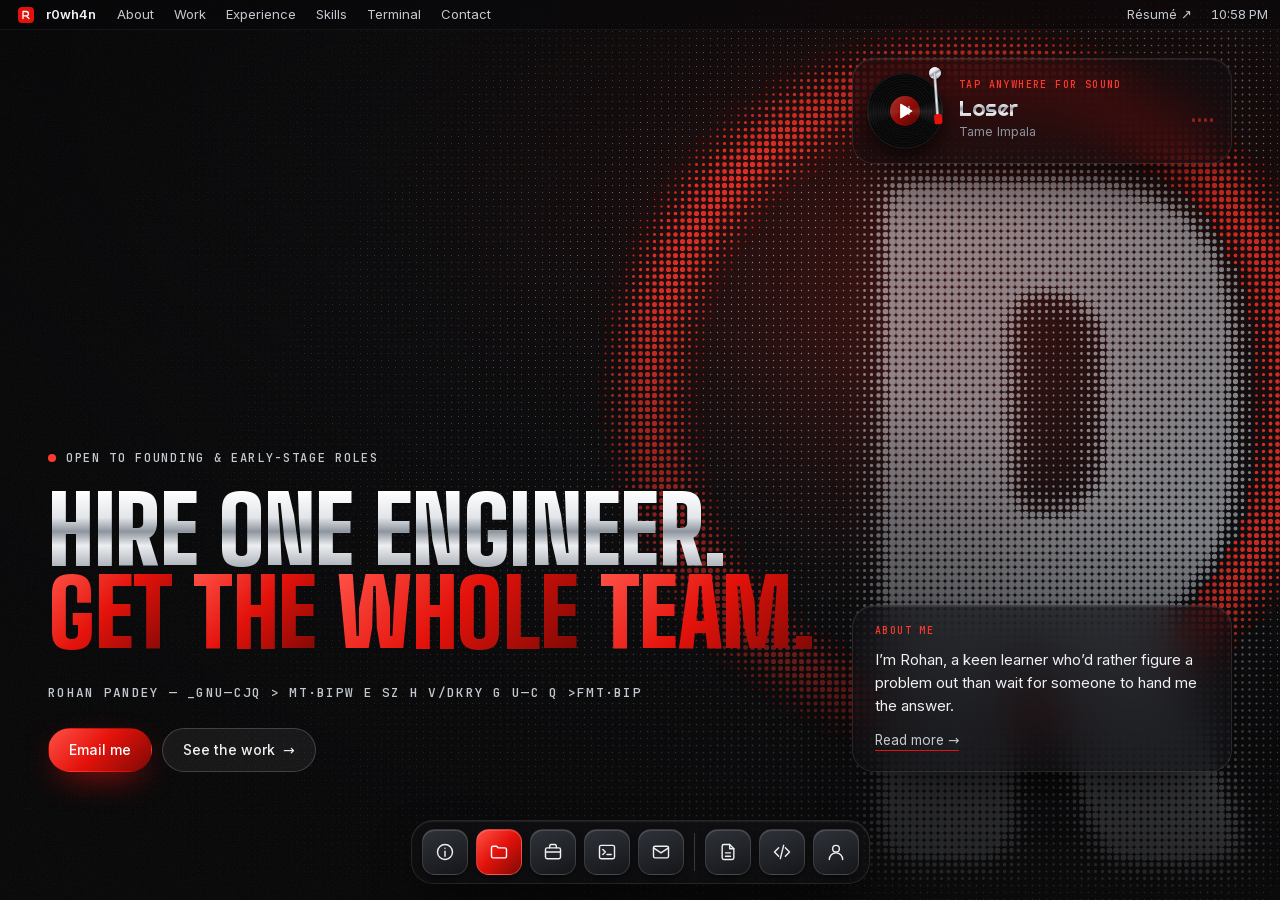
==== commit c83ab228: "Play the song at 25% volume Co-Authored-By: Claude Opus 5.5 <noreply@anthropic.com> Claude-Session: " ====
--- a/index.html
+++ b/index.html
@@ -1 +1 @@
-<!DOCTYPE html><html lang="en" class="__variable_f367f3 __variable_e70ea7 __variable_9f6af0 __variable_6d24ac"><head><meta charSet="utf-8"/><meta name="viewport" content="width=device-width, initial-scale=1"/><link rel="preload" href="/_next/static/media/558ca1a6aa3cb55e-s.p.woff2" as="font" crossorigin="" type="font/woff2"/><link rel="preload" href="/_next/static/media/63fe087876587bbb-s.p.woff2" as="font" crossorigin="" type="font/woff2"/><link rel="preload" href="/_next/static/media/d4c34a86ae43ab6e-s.p.woff2" as="font" crossorigin="" type="font/woff2"/><link rel="preload" href="/_next/static/media/e4af272ccee01ff0-s.p.woff2" as="font" crossorigin="" type="font/woff2"/><link rel="stylesheet" href="/_next/static/css/51601631a8fe782f.css" data-precedence="next"/><link rel="preload" as="script" fetchPriority="low" href="/_next/static/chunks/webpack-96e79181589812a7.js"/><script src="/_next/static/chunks/fd9d1056-b343dce2f8ea52f7.js" async=""></script><script src="/_next/static/chunks/117-c90b124bfcc13ffc.js" async=""></script><script src="/_next/static/chunks/main-app-3b985b0ed81f49a0.js" async=""></script><script src="/_next/static/chunks/c15bf2b0-7971b3d333b0cf68.js" async=""></script><script src="/_next/static/chunks/897-f29bdd555049b132.js" async=""></script><script src="/_next/static/chunks/app/page-dd4858e4f342a8ad.js" async=""></script><meta name="theme-color" content="#050506"/><meta name="color-scheme" content="dark"/><title>Rohan Pandey</title><meta name="description" content="Rohan Pandey: frontend, backend, AI, DevOps, SRE and security in one hire. Open to founding and early-stage roles."/><link rel="canonical" href="https://r0wh4n.github.io"/><meta property="og:title" content="Rohan Pandey · Hire one engineer, get the whole team"/><meta property="og:description" content="Rohan Pandey: frontend, backend, AI, DevOps, SRE and security in one hire. Open to founding and early-stage roles."/><meta property="og:url" content="https://r0wh4n.github.io"/><meta property="og:image" content="https://r0wh4n.github.io/og.png"/><meta property="og:image:width" content="1200"/><meta property="og:image:height" content="630"/><meta property="og:image:alt" content="Hire one engineer. Get the whole team. Rohan Pandey."/><meta property="og:type" content="website"/><meta name="twitter:card" content="summary_large_image"/><meta name="twitter:title" content="Rohan Pandey · Hire one engineer, get the whole team"/><meta name="twitter:description" content="Rohan Pandey: frontend, backend, AI, DevOps, SRE and security in one hire. Open to founding and early-stage roles."/><meta name="twitter:image" content="https://r0wh4n.github.io/og.png"/><meta name="twitter:image:width" content="1200"/><meta name="twitter:image:height" content="630"/><meta name="twitter:image:alt" content="Hire one engineer. Get the whole team. Rohan Pandey."/><link rel="icon" href="/icon.svg"/><link rel="apple-touch-icon" href="/apple-touch-icon.png"/><meta name="next-size-adjust"/><script src="/_next/static/chunks/polyfills-42372ed130431b0a.js" noModule=""></script></head><body><div class="wall" aria-hidden="true"><canvas class="wall-dots"></canvas><div class="wall-spot"></div><div class="wall-vignette"></div><div class="wall-scrim"></div><div class="wall-grain"></div><div class="wall-scanline"></div></div><nav class="menubar" aria-label="Menu bar"><div class="mb-l"><button class="mb-logo" aria-label="Open terminal"><svg width="16" height="16" viewBox="0 0 32 32" fill="none" stroke="currentColor" stroke-width="0" stroke-linecap="round" stroke-linejoin="round" aria-hidden="true"><rect width="32" height="32" rx="8" fill="var(--red)"></rect><path d="M10 23V9h6.5a4.3 4.3 0 0 1 0 8.6H10m6.2 0L22 23" fill="none" stroke="#fff" stroke-width="2.6" stroke-linecap="round" stroke-linejoin="round"></path></svg></button><b class="mb-app">r0wh4n</b><button class="mb-item">About</button><button class="mb-item">Work</button><button class="mb-item">Experience</button><button class="mb-item">Skills</button><button class="mb-item">Terminal</button><button class="mb-item">Contact</button></div><div class="mb-r"><a class="mb-item" href="/Resume.pdf" target="_blank" rel="noopener">Résumé ↗</a><span class="mb-clock"></span></div></nav><main class="desk" aria-label="Desktop" inert=""><section class="hero" aria-labelledby="hero-title"><p class="status"><i></i>Open to founding &amp; early-stage roles</p><h1 id="hero-title" class="hero-h"><span class="l1"><span class="mask"><span class="word" style="--w:0">Hire</span></span> <span class="mask"><span class="word" style="--w:1">one</span></span> <span class="mask"><span class="word" style="--w:2">engineer.</span></span></span><span class="l2"><span class="mask"><span class="word" style="--w:3">Get</span></span> <span class="mask"><span class="word" style="--w:4">the</span></span> <span class="mask"><span class="word" style="--w:5">whole</span></span> <span class="mask"><span class="word" style="--w:6">team.</span></span></span></h1><p class="hero-sub" aria-label="ROHAN PANDEY — FRONTEND · BACKEND · AI · DEVOPS · SRE · SECURITY"><span aria-hidden="true">ROHAN PANDEY — FRONTEND · BACKEND · AI · DEVOPS · SRE · SECURITY</span></p><div class="hero-cta"><a class="btn red" href="mailto:r0wh4n8750@gmail.com?subject=Founding%20engineer%20role">Email me</a><button class="btn">See the work <span aria-hidden="true">→</span></button></div></section><div class="side"><section class="music" aria-label="Music player: Loser by Tame Impala"><audio src="/music.mp3" loop="" preload="auto"></audio><div class="music-deck"><button class="disc" aria-label="Play Loser by Tame Impala"><span class="vinyl"><span class="disc-label"><b>TI</b></span><i class="disc-hole"></i></span><span class="disc-play"><svg width="22" height="22" viewBox="0 0 24 24" fill="none" stroke="currentColor" stroke-width="1.7" stroke-linecap="round" stroke-linejoin="round" aria-hidden="true"><path d="M7 4l13 8-13 8z" fill="currentColor"></path></svg></span></button><span class="arm" aria-hidden="true"><i></i></span><div class="music-txt"><p class="deck-k" aria-live="polite">Paused · tap to play</p><p class="deck-t">Loser</p><p class="deck-a">Tame Impala</p></div><span class="eq" aria-hidden="true"><i></i><i></i><i></i><i></i></span></div></section><section class="about-card" aria-labelledby="about-card-h"><p class="deck-k" id="about-card-h">About me</p><p class="about-short">I’m Rohan, an engineer from Delhi who builds products end to end, then keeps them up and locked down.</p><button class="about-more">Read more <span aria-hidden="true">→</span></button></section></div></main><div class="dock" role="toolbar" aria-label="Dock"><button class="dk" aria-label="Open About"><span class="dk-tile"><svg width="22" height="22" viewBox="0 0 24 24" fill="none" stroke="currentColor" stroke-width="1.7" stroke-linecap="round" stroke-linejoin="round" aria-hidden="true"><circle cx="12" cy="12" r="9"></circle><path d="M12 11v6M12 7.5v.01"></path></svg></span><span class="dk-tip" aria-hidden="true">About</span></button><button class="dk" aria-label="Open Work"><span class="dk-tile red"><svg width="22" height="22" viewBox="0 0 24 24" fill="none" stroke="currentColor" stroke-width="1.7" stroke-linecap="round" stroke-linejoin="round" aria-hidden="true"><path d="M3 7a2 2 0 0 1 2-2h4l2 2h8a2 2 0 0 1 2 2v8a2 2 0 0 1-2 2H5a2 2 0 0 1-2-2z"></path></svg></span><span class="dk-tip" aria-hidden="true">Work</span></button><button class="dk" aria-label="Open Experience"><span class="dk-tile"><svg width="22" height="22" viewBox="0 0 24 24" fill="none" stroke="currentColor" stroke-width="1.7" stroke-linecap="round" stroke-linejoin="round" aria-hidden="true"><rect x="3" y="7" width="18" height="13" rx="2"></rect><path d="M8 7V5a2 2 0 0 1 2-2h4a2 2 0 0 1 2 2v2M3 12h18"></path></svg></span><span class="dk-tip" aria-hidden="true">Experience</span></button><button class="dk" aria-label="Open Terminal"><span class="dk-tile"><svg width="22" height="22" viewBox="0 0 24 24" fill="none" stroke="currentColor" stroke-width="1.7" stroke-linecap="round" stroke-linejoin="round" aria-hidden="true"><rect x="3" y="4" width="18" height="16" rx="2"></rect><path d="m7 9 3 3-3 3M12 15h5"></path></svg></span><span class="dk-tip" aria-hidden="true">Terminal</span></button><button class="dk" aria-label="Open Contact"><span class="dk-tile"><svg width="22" height="22" viewBox="0 0 24 24" fill="none" stroke="currentColor" stroke-width="1.7" stroke-linecap="round" stroke-linejoin="round" aria-hidden="true"><rect x="3" y="5" width="18" height="14" rx="2"></rect><path d="m3 7 9 6 9-6"></path></svg></span><span class="dk-tip" aria-hidden="true">Contact</span></button><span class="dk-sep" aria-hidden="true"></span><a class="dk out" href="/Resume.pdf" target="_blank" rel="noopener" aria-label="Résumé (opens in new tab)"><span class="dk-tile"><svg width="22" height="22" viewBox="0 0 24 24" fill="none" stroke="currentColor" stroke-width="1.7" stroke-linecap="round" stroke-linejoin="round" aria-hidden="true"><path d="M14 3H7a2 2 0 0 0-2 2v14a2 2 0 0 0 2 2h10a2 2 0 0 0 2-2V8z"></path><path d="M14 3v5h5M9 13h6M9 17h6"></path></svg></span><span class="dk-tip" aria-hidden="true">Résumé</span></a><a class="dk out" href="https://github.com/r0wh4n" target="_blank" rel="noopener" aria-label="GitHub (opens in new tab)"><span class="dk-tile"><svg width="22" height="22" viewBox="0 0 24 24" fill="none" stroke="currentColor" stroke-width="1.7" stroke-linecap="round" stroke-linejoin="round" aria-hidden="true"><path d="m8 7-5 5 5 5M16 7l5 5-5 5M14 4l-4 16"></path></svg></span><span class="dk-tip" aria-hidden="true">GitHub</span></a><a class="dk out" href="https://www.linkedin.com/in/r0wh4n/" target="_blank" rel="noopener" aria-label="LinkedIn (opens in new tab)"><span class="dk-tile"><svg width="22" height="22" viewBox="0 0 24 24" fill="none" stroke="currentColor" stroke-width="1.7" stroke-linecap="round" stroke-linejoin="round" aria-hidden="true"><circle cx="12" cy="8" r="4"></circle><path d="M4 21a8 8 0 0 1 16 0"></path></svg></span><span class="dk-tip" aria-hidden="true">LinkedIn</span></a></div><section id="win-about" class="win w-mid" role="dialog" aria-label="About me" hidden="" style="z-index:100;--off:0"><header class="win-bar"><button class="win-close" aria-label="Close About me"><span></span></button><span class="win-title">About me</span><kbd class="win-hint">esc</kbd></header><div class="win-body"><div class="pg"><div class="about-top rv"><div class="about-mark" aria-hidden="true"><span>RP</span></div><div><h2 class="pg-h">About me</h2><p class="about-lead">I’m Rohan, an engineer from Delhi who builds products end to end, then keeps them up and locked down.</p></div></div><p class="about-p rv">I started out writing React and Flask apps at a consultancy, then spent three years running AWS and Kubernetes, including setting up and monitoring SonyLIV’s streaming for Asia Cup 2025.</p><p class="about-p rv">Today I’m a security engineer at CARS24, where I also built TokenDrive, the company’s AI usage platform. On my own I ship products like Ping and Klipvault, with AI agents doing much of the typing and me owning what ships.</p><p class="about-p rv">I’m looking for a founding or early-stage team where I can own all of it: the product, the infrastructure, reliability and security.</p><dl class="facts rv"><div><dt>Based</dt><dd>Delhi · remote, US-hours friendly</dd></div><div><dt>Building since</dt><dd>2022</dd></div></dl></div></div></section><section id="win-projects" class="win " role="dialog" aria-label="Projects" hidden="" style="z-index:100;--off:0"><header class="win-bar"><button class="win-close" aria-label="Close Projects"><span></span></button><span class="win-title">Projects</span><kbd class="win-hint">esc</kbd></header><div class="win-body"><div class="pg"><h2 class="pg-h rv">Work</h2><ol class="rows"><li id="projects-ping" class="rv"><details open=""><summary><span class="row-n">01</span><span class="row-name">Ping</span><span class="row-kind">A shared room where AI coding agents work together.</span><span class="row-meta">Live</span></summary><div class="row-body"><div><p>Claude Code, Codex and Cursor share one room, one project context and one timeline of commits, PRs and CI. Also an end-to-end encrypted chat app. Ships as a Claude Code plugin.</p><p class="row-tags">Next.js · Supabase · WebSockets · MCP</p><a class="row-link" href="https://theping.chat/agents" target="_blank" rel="noopener">theping.chat<!-- --> ↗</a></div><img src="/ping.png" alt="Ping landing page" width="1280" height="660" loading="lazy"/></div></details></li><li id="projects-tokendrive" class="rv"><details><summary><span class="row-n">02</span><span class="row-name">TokenDrive</span><span class="row-kind">AI usage and spend visibility for a whole company.</span><span class="row-meta">Internal · CARS24</span></summary><div class="row-body"><div><p>Shows how teams adopt AI tools and what they spend. I designed, built and rolled it out across five departments.</p><p class="row-tags">Platform · Data pipeline · Rollout</p></div></div></details></li><li id="projects-klipvault" class="rv"><details><summary><span class="row-n">03</span><span class="row-name">Klipvault</span><span class="row-kind">An encrypted clipboard manager for the Mac.</span><span class="row-meta">Open source</span></summary><div class="row-body"><div><p>AES-256-GCM on every item before it touches disk, secret detection, Touch ID per clip, and zero network code.</p><p class="row-tags">Swift · SwiftUI · CryptoKit</p><a class="row-link" href="https://github.com/r0wh4n/Klipvault" target="_blank" rel="noopener">GitHub<!-- --> ↗</a></div></div></details></li><li id="projects-resume-tailor" class="rv"><details><summary><span class="row-n">04</span><span class="row-name">Resume Tailor</span><span class="row-kind">Tailors a résumé to a job without inventing anything.</span><span class="row-meta">Open source</span></summary><div class="row-body"><div><p>A writer model rewrites, a screener grades it requirement by requirement, and they loop until the score stops climbing. Built in about two days.</p><p class="row-tags">Python · Flask · OpenAI · Anthropic</p><a class="row-link" href="https://github.com/r0wh4n/resume-tailor" target="_blank" rel="noopener">GitHub<!-- --> ↗</a></div></div></details></li><li id="projects-hey-buddy" class="rv"><details><summary><span class="row-n">05</span><span class="row-name">Hey Buddy</span><span class="row-kind">A voice assistant that runs your Mac.</span><span class="row-meta">Private</span></summary><div class="row-body"><div><p>On-device Whisper, LLM planning, and AppleScript actions. It asks for a spoken yes before anything risky.</p><p class="row-tags">Python · Whisper · AppleScript</p></div></div></details></li></ol></div></div></section><section id="win-experience" class="win " role="dialog" aria-label="Experience" hidden="" style="z-index:100;--off:0"><header class="win-bar"><button class="win-close" aria-label="Close Experience"><span></span></button><span class="win-title">Experience</span><kbd class="win-hint">esc</kbd></header><div class="win-body"><div class="pg"><h2 class="pg-h rv">Experience</h2><ol class="rows"><li id="experience-cars24" class="rv"><details open=""><summary><span class="row-n">2025 — now</span><span class="row-name">CARS24</span><span class="row-kind">TokenDrive, zero-trust access for internal tools, org-wide AppSec.</span><span class="row-meta">Security / DevSecOps Engineer</span></summary><ul class="row-points"><li>Built TokenDrive, the internal AI usage platform, and rolled it out across five departments.</li><li>Moving hundreds of internal tools behind zero-trust access with one reusable policy.</li><li>In-house GitHub Advanced Security equivalent: Semgrep, Trivy, TruffleHog, least-privilege CI.</li><li>Cloud incident response on AWS and GCP, WAF rule design and safe rollout.</li></ul></details></li><li id="experience-sonyliv" class="rv"><details><summary><span class="row-n">2024 — 2025</span><span class="row-name">SonyLIV</span><span class="row-kind">Set up and monitored streaming for Asia Cup 2025.</span><span class="row-meta">DevOps Engineer · via AtomBuild</span></summary><ul class="row-points"><li>Set up and monitored the streaming infrastructure for Asia Cup 2025. Smooth deployment, very happy client.</li><li>AWS (EKS, ECS, RDS, S3), Terraform and Terragrunt, GitOps with Helm and Argo CD.</li><li>Observability in Grafana, VictoriaMetrics, Datadog and Coralogix.</li></ul></details></li><li id="experience-atomhub" class="rv"><details><summary><span class="row-n">2023 — 2024</span><span class="row-name">Atomhub</span><span class="row-kind">Azure DevOps, AKS and EKS, Terraform, observability.</span><span class="row-meta">DevOps Engineer · AtomBuild</span></summary><ul class="row-points"><li>Azure DevOps pipelines deploying containers to AKS, plus EKS and ECS workloads.</li><li>Hardened Kubernetes and added SAST, DAST and secret scanning to CI/CD.</li></ul></details></li><li id="experience-atombuild" class="rv"><details><summary><span class="row-n">2022 — 2023</span><span class="row-name">AtomBuild</span><span class="row-kind">React, Flask, Docker, Jenkins. Cut AWS costs about 20%.</span><span class="row-meta">Engineering Trainee / DevOps Intern</span></summary><ul class="row-points"><li>Built a React website and a Flask and MongoDB app, and Dockerized it.</li><li>Jenkins CI/CD and CloudFormation; cut AWS costs about 20% by right-sizing.</li></ul></details></li></ol></div></div></section><section id="win-skills" class="win " role="dialog" aria-label="Skills" hidden="" style="z-index:100;--off:0"><header class="win-bar"><button class="win-close" aria-label="Close Skills"><span></span></button><span class="win-title">Skills</span><kbd class="win-hint">esc</kbd></header><div class="win-body"><div class="pg"><h2 class="pg-h rv">Every layer</h2><p class="pg-sub rv">One request through a typical product touches six layers. I’ve built or run every one.</p><div class="trace rv" role="list" aria-label="Six layers, shown as an illustrative request trace"><div class="tr" role="listitem" id="skills-frontend" style="--tone:var(--t1);--i:0"><span class="tr-name">Frontend</span><span class="tr-track"><i style="left:0%;width:max(4px, 100%)"></i></span><span class="tr-tools">React · Next.js · TypeScript · SwiftUI</span></div><div class="tr" role="listitem" id="skills-security" style="--tone:var(--red);--i:1"><span class="tr-name">Security</span><span class="tr-track"><i style="left:2.5%;width:max(4px, 5.8%)"></i></span><span class="tr-tools">Zero trust · WAF · AppSec · IAM · SIEM</span></div><div class="tr" role="listitem" id="skills-devops" style="--tone:var(--t3);--i:2"><span class="tr-name">DevOps</span><span class="tr-track"><i style="left:9.2%;width:max(4px, 74%)"></i></span><span class="tr-tools">AWS · Kubernetes · Terraform · Argo CD</span></div><div class="tr" role="listitem" id="skills-backend" style="--tone:var(--t2);--i:3"><span class="tr-name">Backend</span><span class="tr-track"><i style="left:11.7%;width:max(4px, 67.5%)"></i></span><span class="tr-tools">Node.js · Python · Postgres · Redis · Kafka</span></div><div class="tr" role="listitem" id="skills-ai" style="--tone:var(--red-hot);--i:4"><span class="tr-name">AI &amp; agents</span><span class="tr-track"><i style="left:29%;width:max(4px, 33%)"></i></span><span class="tr-tools">OpenAI · Anthropic · MCP · Claude Code</span></div><div class="tr" role="listitem" id="skills-sre" style="--tone:var(--red-deep);--i:5"><span class="tr-name">SRE</span><span class="tr-track"><i style="left:83%;width:max(4px, 6%)"></i></span><span class="tr-tools">Grafana · Datadog · on-call · live events</span></div></div></div></div></section><section id="win-contact" class="win w-small" role="dialog" aria-label="Contact" hidden="" style="z-index:100;--off:0"><header class="win-bar"><button class="win-close" aria-label="Close Contact"><span></span></button><span class="win-title">Contact</span><kbd class="win-hint">esc</kbd></header><div class="win-body"><div class="pg contact"><h2 class="contact-h rv">Let’s <em>talk.</em></h2><p class="pg-sub rv">Founding or early engineering role, where I own all of it from day one.</p><div class="mailrow rv"><a class="mail" href="mailto:r0wh4n8750@gmail.com?subject=Founding%20engineer%20role">r0wh4n8750@gmail.com</a><button class="btn small">Copy</button><span class="sr-only" role="status"></span></div><p class="links rv"><a href="https://www.linkedin.com/in/r0wh4n/" target="_blank" rel="noopener">LinkedIn ↗</a><a href="https://github.com/r0wh4n" target="_blank" rel="noopener">GitHub ↗</a><a href="https://x.com/R0wh4n" target="_blank" rel="noopener">X ↗</a><a href="/Resume.pdf" target="_blank" rel="noopener">Résumé ↗</a></p></div></div></section><section id="win-terminal" class="win w-term" role="dialog" aria-label="rohan@rohanos" hidden="" style="z-index:100;--off:0"><header class="win-bar"><button class="win-close" aria-label="Close rohan@rohanos"><span></span></button><span class="win-title">rohan@rohanos</span><kbd class="win-hint">esc</kbd></header><div class="win-body"><div class="term"><p class="term-l out">RohanOS 1.0 · type `help` to see commands.</p><form class="term-row"><label for="term-in" class="term-p">rohan@rohanos ~ %</label><input id="term-in" autoComplete="off" autoCapitalize="off" spellCheck="false" aria-label="Terminal command"/></form><div></div></div></div></section><div class="gate" role="dialog" aria-label="Enter the site"><p class="gate-name">r0wh4n</p><button class="gate-btn" disabled=""><span class="gate-ring" aria-hidden="true"></span>Loading</button><p class="gate-note">Sound on · best with headphones</p></div><noscript><style>.gate{display:none}html:not(.entered) *{animation-play-state:running!important}</style></noscript><script src="/_next/static/chunks/webpack-96e79181589812a7.js" async=""></script><script>(self.__next_f=self.__next_f||[]).push([0]);self.__next_f.push([2,null])</script><script>self.__next_f.push([1,"1:HL[\"/_next/static/media/558ca1a6aa3cb55e-s.p.woff2\",\"font\",{\"crossOrigin\":\"\",\"type\":\"font/woff2\"}]\n2:HL[\"/_next/static/media/63fe087876587bbb-s.p.woff2\",\"font\",{\"crossOrigin\":\"\",\"type\":\"font/woff2\"}]\n3:HL[\"/_next/static/media/d4c34a86ae43ab6e-s.p.woff2\",\"font\",{\"crossOrigin\":\"\",\"type\":\"font/woff2\"}]\n4:HL[\"/_next/static/media/e4af272ccee01ff0-s.p.woff2\",\"font\",{\"crossOrigin\":\"\",\"type\":\"font/woff2\"}]\n5:HL[\"/_next/static/css/51601631a8fe782f.css\",\"style\"]\n"])</script><script>self.__next_f.push([1,"6:I[2846,[],\"\"]\n8:I[2447,[\"922\",\"static/chunks/c15bf2b0-7971b3d333b0cf68.js\",\"897\",\"static/chunks/897-f29bdd555049b132.js\",\"931\",\"static/chunks/app/page-dd4858e4f342a8ad.js\"],\"default\"]\n9:I[4707,[],\"\"]\na:I[6423,[],\"\"]\nc:I[1060,[],\"\"]\nd:[]\n"])</script><script>self.__next_f.push([1,"0:[\"$\",\"$L6\",null,{\"buildId\":\"09IdIBzFDgUajyAIy8PPK\",\"assetPrefix\":\"\",\"urlParts\":[\"\",\"\"],\"initialTree\":[\"\",{\"children\":[\"__PAGE__\",{}]},\"$undefined\",\"$undefined\",true],\"initialSeedData\":[\"\",{\"children\":[\"__PAGE__\",{},[[\"$L7\",[\"$\",\"$L8\",null,{}],null],null],null]},[[[[\"$\",\"link\",\"0\",{\"rel\":\"stylesheet\",\"href\":\"/_next/static/css/51601631a8fe782f.css\",\"precedence\":\"next\",\"crossOrigin\":\"$undefined\"}]],[\"$\",\"html\",null,{\"lang\":\"en\",\"className\":\"__variable_f367f3 __variable_e70ea7 __variable_9f6af0 __variable_6d24ac\",\"suppressHydrationWarning\":true,\"children\":[\"$\",\"body\",null,{\"children\":[[\"$\",\"$L9\",null,{\"parallelRouterKey\":\"children\",\"segmentPath\":[\"children\"],\"error\":\"$undefined\",\"errorStyles\":\"$undefined\",\"errorScripts\":\"$undefined\",\"template\":[\"$\",\"$La\",null,{}],\"templateStyles\":\"$undefined\",\"templateScripts\":\"$undefined\",\"notFound\":[[\"$\",\"title\",null,{\"children\":\"404: This page could not be found.\"}],[\"$\",\"div\",null,{\"style\":{\"fontFamily\":\"system-ui,\\\"Segoe UI\\\",Roboto,Helvetica,Arial,sans-serif,\\\"Apple Color Emoji\\\",\\\"Segoe UI Emoji\\\"\",\"height\":\"100vh\",\"textAlign\":\"center\",\"display\":\"flex\",\"flexDirection\":\"column\",\"alignItems\":\"center\",\"justifyContent\":\"center\"},\"children\":[\"$\",\"div\",null,{\"children\":[[\"$\",\"style\",null,{\"dangerouslySetInnerHTML\":{\"__html\":\"body{color:#000;background:#fff;margin:0}.next-error-h1{border-right:1px solid rgba(0,0,0,.3)}@media (prefers-color-scheme:dark){body{color:#fff;background:#000}.next-error-h1{border-right:1px solid rgba(255,255,255,.3)}}\"}}],[\"$\",\"h1\",null,{\"className\":\"next-error-h1\",\"style\":{\"display\":\"inline-block\",\"margin\":\"0 20px 0 0\",\"padding\":\"0 23px 0 0\",\"fontSize\":24,\"fontWeight\":500,\"verticalAlign\":\"top\",\"lineHeight\":\"49px\"},\"children\":\"404\"}],[\"$\",\"div\",null,{\"style\":{\"display\":\"inline-block\"},\"children\":[\"$\",\"h2\",null,{\"style\":{\"fontSize\":14,\"fontWeight\":400,\"lineHeight\":\"49px\",\"margin\":0},\"children\":\"This page could not be found.\"}]}]]}]}]],\"notFoundStyles\":[]}],[\"$\",\"noscript\",null,{\"children\":[\"$\",\"style\",null,{\"children\":\".gate{display:none}html:not(.entered) *{animation-play-state:running!important}\"}]}]]}]}]],null],null],\"couldBeIntercepted\":false,\"initialHead\":[null,\"$Lb\"],\"globalErrorComponent\":\"$c\",\"missingSlots\":\"$Wd\"}]\n"])</script><script>self.__next_f.push([1,"b:[[\"$\",\"meta\",\"0\",{\"name\":\"viewport\",\"content\":\"width=device-width, initial-scale=1\"}],[\"$\",\"meta\",\"1\",{\"name\":\"theme-color\",\"content\":\"#050506\"}],[\"$\",\"meta\",\"2\",{\"name\":\"color-scheme\",\"content\":\"dark\"}],[\"$\",\"meta\",\"3\",{\"charSet\":\"utf-8\"}],[\"$\",\"title\",\"4\",{\"children\":\"Rohan Pandey\"}],[\"$\",\"meta\",\"5\",{\"name\":\"description\",\"content\":\"Rohan Pandey: frontend, backend, AI, DevOps, SRE and security in one hire. Open to founding and early-stage roles.\"}],[\"$\",\"link\",\"6\",{\"rel\":\"canonical\",\"href\":\"https://r0wh4n.github.io\"}],[\"$\",\"meta\",\"7\",{\"property\":\"og:title\",\"content\":\"Rohan Pandey · Hire one engineer, get the whole team\"}],[\"$\",\"meta\",\"8\",{\"property\":\"og:description\",\"content\":\"Rohan Pandey: frontend, backend, AI, DevOps, SRE and security in one hire. Open to founding and early-stage roles.\"}],[\"$\",\"meta\",\"9\",{\"property\":\"og:url\",\"content\":\"https://r0wh4n.github.io\"}],[\"$\",\"meta\",\"10\",{\"property\":\"og:image\",\"content\":\"https://r0wh4n.github.io/og.png\"}],[\"$\",\"meta\",\"11\",{\"property\":\"og:image:width\",\"content\":\"1200\"}],[\"$\",\"meta\",\"12\",{\"property\":\"og:image:height\",\"content\":\"630\"}],[\"$\",\"meta\",\"13\",{\"property\":\"og:image:alt\",\"content\":\"Hire one engineer. Get the whole team. Rohan Pandey.\"}],[\"$\",\"meta\",\"14\",{\"property\":\"og:type\",\"content\":\"website\"}],[\"$\",\"meta\",\"15\",{\"name\":\"twitter:card\",\"content\":\"summary_large_image\"}],[\"$\",\"meta\",\"16\",{\"name\":\"twitter:title\",\"content\":\"Rohan Pandey · Hire one engineer, get the whole team\"}],[\"$\",\"meta\",\"17\",{\"name\":\"twitter:description\",\"content\":\"Rohan Pandey: frontend, backend, AI, DevOps, SRE and security in one hire. Open to founding and early-stage roles.\"}],[\"$\",\"meta\",\"18\",{\"name\":\"twitter:image\",\"content\":\"https://r0wh4n.github.io/og.png\"}],[\"$\",\"meta\",\"19\",{\"name\":\"twitter:image:width\",\"content\":\"1200\"}],[\"$\",\"meta\",\"20\",{\"name\":\"twitter:image:height\",\"content\":\"630\"}],[\"$\",\"meta\",\"21\",{\"name\":\"twitter:image:alt\",\"content\":\"Hire one engineer. Get the whole team. Rohan Pandey.\"}],[\"$\",\"link\",\"22\",{\"rel\":\"icon\",\"href\":\"/icon.svg\"}],[\"$\",\"link\",\"23\",{\"rel\":\"apple-touch-icon\",\"href\":\"/apple-touch-icon.png\"}],[\"$\",\"meta\",\"24\",{\"name\":\"next-size-adjust\"}]]\n"])</script><script>self.__next_f.push([1,"7:null\n"])</script></body></html>+<!DOCTYPE html><html lang="en" class="__variable_f367f3 __variable_e70ea7 __variable_9f6af0 __variable_6d24ac"><head><meta charSet="utf-8"/><meta name="viewport" content="width=device-width, initial-scale=1"/><link rel="preload" href="/_next/static/media/558ca1a6aa3cb55e-s.p.woff2" as="font" crossorigin="" type="font/woff2"/><link rel="preload" href="/_next/static/media/63fe087876587bbb-s.p.woff2" as="font" crossorigin="" type="font/woff2"/><link rel="preload" href="/_next/static/media/d4c34a86ae43ab6e-s.p.woff2" as="font" crossorigin="" type="font/woff2"/><link rel="preload" href="/_next/static/media/e4af272ccee01ff0-s.p.woff2" as="font" crossorigin="" type="font/woff2"/><link rel="stylesheet" href="/_next/static/css/a0e72d1789410225.css" data-precedence="next"/><link rel="preload" as="script" fetchPriority="low" href="/_next/static/chunks/webpack-96e79181589812a7.js"/><script src="/_next/static/chunks/fd9d1056-b343dce2f8ea52f7.js" async=""></script><script src="/_next/static/chunks/117-c90b124bfcc13ffc.js" async=""></script><script src="/_next/static/chunks/main-app-3b985b0ed81f49a0.js" async=""></script><script src="/_next/static/chunks/c15bf2b0-7971b3d333b0cf68.js" async=""></script><script src="/_next/static/chunks/897-f29bdd555049b132.js" async=""></script><script src="/_next/static/chunks/app/page-f9b86b9addd1feda.js" async=""></script><meta name="theme-color" content="#050506"/><meta name="color-scheme" content="dark"/><title>Rohan Pandey</title><meta name="description" content="Rohan Pandey: frontend, backend, AI, DevOps, SRE and security in one hire. Open to founding and early-stage roles."/><link rel="canonical" href="https://r0wh4n.github.io"/><meta property="og:title" content="Rohan Pandey · Hire one engineer, get the whole team"/><meta property="og:description" content="Rohan Pandey: frontend, backend, AI, DevOps, SRE and security in one hire. Open to founding and early-stage roles."/><meta property="og:url" content="https://r0wh4n.github.io"/><meta property="og:image" content="https://r0wh4n.github.io/og.png"/><meta property="og:image:width" content="1200"/><meta property="og:image:height" content="630"/><meta property="og:image:alt" content="Hire one engineer. Get the whole team. Rohan Pandey."/><meta property="og:type" content="website"/><meta name="twitter:card" content="summary_large_image"/><meta name="twitter:title" content="Rohan Pandey · Hire one engineer, get the whole team"/><meta name="twitter:description" content="Rohan Pandey: frontend, backend, AI, DevOps, SRE and security in one hire. Open to founding and early-stage roles."/><meta name="twitter:image" content="https://r0wh4n.github.io/og.png"/><meta name="twitter:image:width" content="1200"/><meta name="twitter:image:height" content="630"/><meta name="twitter:image:alt" content="Hire one engineer. Get the whole team. Rohan Pandey."/><link rel="icon" href="/icon.svg"/><link rel="apple-touch-icon" href="/apple-touch-icon.png"/><meta name="next-size-adjust"/><script src="/_next/static/chunks/polyfills-42372ed130431b0a.js" noModule=""></script></head><body><div class="wall" aria-hidden="true"><canvas class="wall-dots"></canvas><div class="wall-spot"></div><div class="wall-vignette"></div><div class="wall-scrim"></div><div class="wall-grain"></div><div class="wall-scanline"></div></div><nav class="menubar" aria-label="Menu bar"><div class="mb-l"><button class="mb-logo" aria-label="Open terminal"><svg width="16" height="16" viewBox="0 0 32 32" fill="none" stroke="currentColor" stroke-width="0" stroke-linecap="round" stroke-linejoin="round" aria-hidden="true"><rect width="32" height="32" rx="8" fill="var(--red)"></rect><path d="M10 23V9h6.5a4.3 4.3 0 0 1 0 8.6H10m6.2 0L22 23" fill="none" stroke="#fff" stroke-width="2.6" stroke-linecap="round" stroke-linejoin="round"></path></svg></button><b class="mb-app">r0wh4n</b><button class="mb-item">About</button><button class="mb-item">Work</button><button class="mb-item">Experience</button><button class="mb-item">Skills</button><button class="mb-item">Terminal</button><button class="mb-item">Contact</button></div><div class="mb-r"><a class="mb-item" href="/Resume.pdf" target="_blank" rel="noopener">Résumé ↗</a><span class="mb-clock"></span></div></nav><main class="desk" aria-label="Desktop"><section class="hero" aria-labelledby="hero-title"><p class="status"><i></i>Open to founding &amp; early-stage roles</p><h1 id="hero-title" class="hero-h"><span class="l1"><span class="mask"><span class="word" style="--w:0">Hire</span></span> <span class="mask"><span class="word" style="--w:1">one</span></span> <span class="mask"><span class="word" style="--w:2">engineer.</span></span></span><span class="l2"><span class="mask"><span class="word" style="--w:3">Get</span></span> <span class="mask"><span class="word" style="--w:4">the</span></span> <span class="mask"><span class="word" style="--w:5">whole</span></span> <span class="mask"><span class="word" style="--w:6">team.</span></span></span></h1><p class="hero-sub" aria-label="ROHAN PANDEY — FRONTEND · BACKEND · AI · DEVOPS · SRE · SECURITY"><span aria-hidden="true">ROHAN PANDEY — FRONTEND · BACKEND · AI · DEVOPS · SRE · SECURITY</span></p><div class="hero-cta"><a class="btn red" href="mailto:r0wh4n8750@gmail.com?subject=Founding%20engineer%20role">Email me</a><button class="btn">See the work <span aria-hidden="true">→</span></button></div></section><div class="side"><section class="music" aria-label="Music player: Loser by Tame Impala"><audio src="/music.mp3" loop="" preload="auto"></audio><div class="music-deck"><button class="disc" aria-label="Play Loser by Tame Impala"><span class="vinyl"><span class="disc-label"><b>TI</b></span><i class="disc-hole"></i></span><span class="disc-play"><svg width="22" height="22" viewBox="0 0 24 24" fill="none" stroke="currentColor" stroke-width="1.7" stroke-linecap="round" stroke-linejoin="round" aria-hidden="true"><path d="M7 4l13 8-13 8z" fill="currentColor"></path></svg></span></button><span class="arm" aria-hidden="true"><i></i></span><div class="music-txt"><p class="deck-k hint" aria-live="polite">Tap anywhere for sound</p><p class="deck-t">Loser</p><p class="deck-a">Tame Impala</p></div><span class="eq" aria-hidden="true"><i></i><i></i><i></i><i></i></span></div></section><section class="about-card" aria-labelledby="about-card-h"><p class="deck-k" id="about-card-h">About me</p><p class="about-short">I’m Rohan, a keen learner who’d rather figure a problem out than wait for someone to hand me the answer.</p><button class="about-more">Read more <span aria-hidden="true">→</span></button></section></div></main><div class="dock" role="toolbar" aria-label="Dock"><button class="dk" aria-label="Open About"><span class="dk-tile"><svg width="22" height="22" viewBox="0 0 24 24" fill="none" stroke="currentColor" stroke-width="1.7" stroke-linecap="round" stroke-linejoin="round" aria-hidden="true"><circle cx="12" cy="12" r="9"></circle><path d="M12 11v6M12 7.5v.01"></path></svg></span><span class="dk-tip" aria-hidden="true">About</span></button><button class="dk" aria-label="Open Work"><span class="dk-tile red"><svg width="22" height="22" viewBox="0 0 24 24" fill="none" stroke="currentColor" stroke-width="1.7" stroke-linecap="round" stroke-linejoin="round" aria-hidden="true"><path d="M3 7a2 2 0 0 1 2-2h4l2 2h8a2 2 0 0 1 2 2v8a2 2 0 0 1-2 2H5a2 2 0 0 1-2-2z"></path></svg></span><span class="dk-tip" aria-hidden="true">Work</span></button><button class="dk" aria-label="Open Experience"><span class="dk-tile"><svg width="22" height="22" viewBox="0 0 24 24" fill="none" stroke="currentColor" stroke-width="1.7" stroke-linecap="round" stroke-linejoin="round" aria-hidden="true"><rect x="3" y="7" width="18" height="13" rx="2"></rect><path d="M8 7V5a2 2 0 0 1 2-2h4a2 2 0 0 1 2 2v2M3 12h18"></path></svg></span><span class="dk-tip" aria-hidden="true">Experience</span></button><button class="dk" aria-label="Open Terminal"><span class="dk-tile"><svg width="22" height="22" viewBox="0 0 24 24" fill="none" stroke="currentColor" stroke-width="1.7" stroke-linecap="round" stroke-linejoin="round" aria-hidden="true"><rect x="3" y="4" width="18" height="16" rx="2"></rect><path d="m7 9 3 3-3 3M12 15h5"></path></svg></span><span class="dk-tip" aria-hidden="true">Terminal</span></button><button class="dk" aria-label="Open Contact"><span class="dk-tile"><svg width="22" height="22" viewBox="0 0 24 24" fill="none" stroke="currentColor" stroke-width="1.7" stroke-linecap="round" stroke-linejoin="round" aria-hidden="true"><rect x="3" y="5" width="18" height="14" rx="2"></rect><path d="m3 7 9 6 9-6"></path></svg></span><span class="dk-tip" aria-hidden="true">Contact</span></button><span class="dk-sep" aria-hidden="true"></span><a class="dk out" href="/Resume.pdf" target="_blank" rel="noopener" aria-label="Résumé (opens in new tab)"><span class="dk-tile"><svg width="22" height="22" viewBox="0 0 24 24" fill="none" stroke="currentColor" stroke-width="1.7" stroke-linecap="round" stroke-linejoin="round" aria-hidden="true"><path d="M14 3H7a2 2 0 0 0-2 2v14a2 2 0 0 0 2 2h10a2 2 0 0 0 2-2V8z"></path><path d="M14 3v5h5M9 13h6M9 17h6"></path></svg></span><span class="dk-tip" aria-hidden="true">Résumé</span></a><a class="dk out" href="https://github.com/r0wh4n" target="_blank" rel="noopener" aria-label="GitHub (opens in new tab)"><span class="dk-tile"><svg width="22" height="22" viewBox="0 0 24 24" fill="none" stroke="currentColor" stroke-width="1.7" stroke-linecap="round" stroke-linejoin="round" aria-hidden="true"><path d="m8 7-5 5 5 5M16 7l5 5-5 5M14 4l-4 16"></path></svg></span><span class="dk-tip" aria-hidden="true">GitHub</span></a><a class="dk out" href="https://www.linkedin.com/in/r0wh4n/" target="_blank" rel="noopener" aria-label="LinkedIn (opens in new tab)"><span class="dk-tile"><svg width="22" height="22" viewBox="0 0 24 24" fill="none" stroke="currentColor" stroke-width="1.7" stroke-linecap="round" stroke-linejoin="round" aria-hidden="true"><circle cx="12" cy="8" r="4"></circle><path d="M4 21a8 8 0 0 1 16 0"></path></svg></span><span class="dk-tip" aria-hidden="true">LinkedIn</span></a></div><section id="win-about" class="win w-mid" role="dialog" aria-label="About me" hidden="" style="z-index:100;--off:0"><header class="win-bar"><button class="win-close" aria-label="Close About me"><span></span></button><span class="win-title">About me</span><kbd class="win-hint">esc</kbd></header><div class="win-body"><div class="pg"><div class="about-top rv"><div class="about-mark" aria-hidden="true"><span>RP</span></div><div><h2 class="pg-h">About me</h2><p class="about-lead">I’m Rohan, a keen learner who’d rather figure a problem out than wait for someone to hand me the answer.</p></div></div><p class="about-p rv">That’s how I’ve learned everything I know. I started out writing React and Flask apps, learned my way into AWS and Kubernetes on the job, and ended up setting up and monitoring SonyLIV’s streaming for Asia Cup 2025.</p><p class="about-p rv">When something breaks, I read the logs, the docs and the source until I understand why, then fix the cause instead of the symptom. That habit is how I caught a WAF rule that would have broken production before it ever shipped.</p><p class="about-p rv">Today I’m a security engineer at CARS24, where I also built TokenDrive, the company’s AI usage platform. On my own I ship products like Ping and Klipvault, usually by learning whatever the product needs as I go.</p><p class="about-p rv">I’m looking for a founding or early-stage team that wants someone who figures things out and owns all of it: the product, the infrastructure, reliability and security.</p><dl class="facts rv"><div><dt>How I learn</dt><dd>By building it, breaking it and fixing it</dd></div><div><dt>When I’m stuck</dt><dd>Dig in first, then share what I found</dd></div><div><dt>Based</dt><dd>Delhi · remote, US-hours friendly</dd></div><div><dt>Building since</dt><dd>2022</dd></div></dl></div></div></section><section id="win-projects" class="win " role="dialog" aria-label="Projects" hidden="" style="z-index:100;--off:0"><header class="win-bar"><button class="win-close" aria-label="Close Projects"><span></span></button><span class="win-title">Projects</span><kbd class="win-hint">esc</kbd></header><div class="win-body"><div class="pg"><h2 class="pg-h rv">Work</h2><ol class="rows"><li id="projects-ping" class="rv"><details open=""><summary><span class="row-n">01</span><span class="row-name">Ping</span><span class="row-kind">A shared room where AI coding agents work together.</span><span class="row-meta">Live</span></summary><div class="row-body"><div><p>Claude Code, Codex and Cursor share one room, one project context and one timeline of commits, PRs and CI. Also an end-to-end encrypted chat app. Ships as a Claude Code plugin.</p><p class="row-tags">Next.js · Supabase · WebSockets · MCP</p><a class="row-link" href="https://theping.chat/agents" target="_blank" rel="noopener">theping.chat<!-- --> ↗</a></div><img src="/ping.png" alt="Ping landing page" width="1280" height="660" loading="lazy"/></div></details></li><li id="projects-tokendrive" class="rv"><details><summary><span class="row-n">02</span><span class="row-name">TokenDrive</span><span class="row-kind">AI usage and spend visibility for a whole company.</span><span class="row-meta">Internal · CARS24</span></summary><div class="row-body"><div><p>Shows how teams adopt AI tools and what they spend. I designed, built and rolled it out across five departments.</p><p class="row-tags">Platform · Data pipeline · Rollout</p></div></div></details></li><li id="projects-klipvault" class="rv"><details><summary><span class="row-n">03</span><span class="row-name">Klipvault</span><span class="row-kind">An encrypted clipboard manager for the Mac.</span><span class="row-meta">Open source</span></summary><div class="row-body"><div><p>AES-256-GCM on every item before it touches disk, secret detection, Touch ID per clip, and zero network code.</p><p class="row-tags">Swift · SwiftUI · CryptoKit</p><a class="row-link" href="https://github.com/r0wh4n/Klipvault" target="_blank" rel="noopener">GitHub<!-- --> ↗</a></div></div></details></li><li id="projects-resume-tailor" class="rv"><details><summary><span class="row-n">04</span><span class="row-name">Resume Tailor</span><span class="row-kind">Tailors a résumé to a job without inventing anything.</span><span class="row-meta">Open source</span></summary><div class="row-body"><div><p>A writer model rewrites, a screener grades it requirement by requirement, and they loop until the score stops climbing. Built in about two days.</p><p class="row-tags">Python · Flask · OpenAI · Anthropic</p><a class="row-link" href="https://github.com/r0wh4n/resume-tailor" target="_blank" rel="noopener">GitHub<!-- --> ↗</a></div></div></details></li><li id="projects-hey-buddy" class="rv"><details><summary><span class="row-n">05</span><span class="row-name">Hey Buddy</span><span class="row-kind">A voice assistant that runs your Mac.</span><span class="row-meta">Private</span></summary><div class="row-body"><div><p>On-device Whisper, LLM planning, and AppleScript actions. It asks for a spoken yes before anything risky.</p><p class="row-tags">Python · Whisper · AppleScript</p></div></div></details></li></ol></div></div></section><section id="win-experience" class="win " role="dialog" aria-label="Experience" hidden="" style="z-index:100;--off:0"><header class="win-bar"><button class="win-close" aria-label="Close Experience"><span></span></button><span class="win-title">Experience</span><kbd class="win-hint">esc</kbd></header><div class="win-body"><div class="pg"><h2 class="pg-h rv">Experience</h2><ol class="rows"><li id="experience-cars24" class="rv"><details open=""><summary><span class="row-n">2025 — now</span><span class="row-name">CARS24</span><span class="row-kind">TokenDrive, zero-trust access for internal tools, org-wide AppSec.</span><span class="row-meta">Security / DevSecOps Engineer</span></summary><ul class="row-points"><li>Built TokenDrive, the internal AI usage platform, and rolled it out across five departments.</li><li>Moving hundreds of internal tools behind zero-trust access with one reusable policy.</li><li>In-house GitHub Advanced Security equivalent: Semgrep, Trivy, TruffleHog, least-privilege CI.</li><li>Cloud incident response on AWS and GCP, WAF rule design and safe rollout.</li></ul></details></li><li id="experience-sonyliv" class="rv"><details><summary><span class="row-n">2024 — 2025</span><span class="row-name">SonyLIV</span><span class="row-kind">Set up and monitored streaming for Asia Cup 2025.</span><span class="row-meta">DevOps Engineer · via AtomBuild</span></summary><ul class="row-points"><li>Set up and monitored the streaming infrastructure for Asia Cup 2025. Smooth deployment, very happy client.</li><li>AWS (EKS, ECS, RDS, S3), Terraform and Terragrunt, GitOps with Helm and Argo CD.</li><li>Observability in Grafana, VictoriaMetrics, Datadog and Coralogix.</li></ul></details></li><li id="experience-atomhub" class="rv"><details><summary><span class="row-n">2023 — 2024</span><span class="row-name">Atomhub</span><span class="row-kind">Azure DevOps, AKS and EKS, Terraform, observability.</span><span class="row-meta">DevOps Engineer · AtomBuild</span></summary><ul class="row-points"><li>Azure DevOps pipelines deploying containers to AKS, plus EKS and ECS workloads.</li><li>Hardened Kubernetes and added SAST, DAST and secret scanning to CI/CD.</li></ul></details></li><li id="experience-atombuild" class="rv"><details><summary><span class="row-n">2022 — 2023</span><span class="row-name">AtomBuild</span><span class="row-kind">React, Flask, Docker, Jenkins. Cut AWS costs about 20%.</span><span class="row-meta">Engineering Trainee / DevOps Intern</span></summary><ul class="row-points"><li>Built a React website and a Flask and MongoDB app, and Dockerized it.</li><li>Jenkins CI/CD and CloudFormation; cut AWS costs about 20% by right-sizing.</li></ul></details></li></ol></div></div></section><section id="win-skills" class="win " role="dialog" aria-label="Skills" hidden="" style="z-index:100;--off:0"><header class="win-bar"><button class="win-close" aria-label="Close Skills"><span></span></button><span class="win-title">Skills</span><kbd class="win-hint">esc</kbd></header><div class="win-body"><div class="pg"><h2 class="pg-h rv">Every layer</h2><p class="pg-sub rv">One request through a typical product touches six layers. I’ve built or run every one.</p><div class="trace rv" role="list" aria-label="Six layers, shown as an illustrative request trace"><div class="tr" role="listitem" id="skills-frontend" style="--tone:var(--t1);--i:0"><span class="tr-name">Frontend</span><span class="tr-track"><i style="left:0%;width:max(4px, 100%)"></i></span><span class="tr-tools">React · Next.js · TypeScript · SwiftUI</span></div><div class="tr" role="listitem" id="skills-security" style="--tone:var(--red);--i:1"><span class="tr-name">Security</span><span class="tr-track"><i style="left:2.5%;width:max(4px, 5.8%)"></i></span><span class="tr-tools">Zero trust · WAF · AppSec · IAM · SIEM</span></div><div class="tr" role="listitem" id="skills-devops" style="--tone:var(--t3);--i:2"><span class="tr-name">DevOps</span><span class="tr-track"><i style="left:9.2%;width:max(4px, 74%)"></i></span><span class="tr-tools">AWS · Kubernetes · Terraform · Argo CD</span></div><div class="tr" role="listitem" id="skills-backend" style="--tone:var(--t2);--i:3"><span class="tr-name">Backend</span><span class="tr-track"><i style="left:11.7%;width:max(4px, 67.5%)"></i></span><span class="tr-tools">Node.js · Python · Postgres · Redis · Kafka</span></div><div class="tr" role="listitem" id="skills-ai" style="--tone:var(--red-hot);--i:4"><span class="tr-name">AI &amp; agents</span><span class="tr-track"><i style="left:29%;width:max(4px, 33%)"></i></span><span class="tr-tools">OpenAI · Anthropic · MCP · Claude Code</span></div><div class="tr" role="listitem" id="skills-sre" style="--tone:var(--red-deep);--i:5"><span class="tr-name">SRE</span><span class="tr-track"><i style="left:83%;width:max(4px, 6%)"></i></span><span class="tr-tools">Grafana · Datadog · on-call · live events</span></div></div></div></div></section><section id="win-contact" class="win w-small" role="dialog" aria-label="Contact" hidden="" style="z-index:100;--off:0"><header class="win-bar"><button class="win-close" aria-label="Close Contact"><span></span></button><span class="win-title">Contact</span><kbd class="win-hint">esc</kbd></header><div class="win-body"><div class="pg contact"><h2 class="contact-h rv">Let’s <em>talk.</em></h2><p class="pg-sub rv">Founding or early engineering role, where I own all of it from day one.</p><div class="mailrow rv"><a class="mail" href="mailto:r0wh4n8750@gmail.com?subject=Founding%20engineer%20role">r0wh4n8750@gmail.com</a><button class="btn small">Copy</button><span class="sr-only" role="status"></span></div><p class="links rv"><a href="https://www.linkedin.com/in/r0wh4n/" target="_blank" rel="noopener">LinkedIn ↗</a><a href="https://github.com/r0wh4n" target="_blank" rel="noopener">GitHub ↗</a><a href="https://x.com/R0wh4n" target="_blank" rel="noopener">X ↗</a><a href="/Resume.pdf" target="_blank" rel="noopener">Résumé ↗</a></p></div></div></section><section id="win-terminal" class="win w-term" role="dialog" aria-label="rohan@rohanos" hidden="" style="z-index:100;--off:0"><header class="win-bar"><button class="win-close" aria-label="Close rohan@rohanos"><span></span></button><span class="win-title">rohan@rohanos</span><kbd class="win-hint">esc</kbd></header><div class="win-body"><div class="term"><p class="term-l out">RohanOS 1.0 · type `help` to see commands.</p><form class="term-row"><label for="term-in" class="term-p">rohan@rohanos ~ %</label><input id="term-in" autoComplete="off" autoCapitalize="off" spellCheck="false" aria-label="Terminal command"/></form><div></div></div></div></section><script src="/_next/static/chunks/webpack-96e79181589812a7.js" async=""></script><script>(self.__next_f=self.__next_f||[]).push([0]);self.__next_f.push([2,null])</script><script>self.__next_f.push([1,"1:HL[\"/_next/static/media/558ca1a6aa3cb55e-s.p.woff2\",\"font\",{\"crossOrigin\":\"\",\"type\":\"font/woff2\"}]\n2:HL[\"/_next/static/media/63fe087876587bbb-s.p.woff2\",\"font\",{\"crossOrigin\":\"\",\"type\":\"font/woff2\"}]\n3:HL[\"/_next/static/media/d4c34a86ae43ab6e-s.p.woff2\",\"font\",{\"crossOrigin\":\"\",\"type\":\"font/woff2\"}]\n4:HL[\"/_next/static/media/e4af272ccee01ff0-s.p.woff2\",\"font\",{\"crossOrigin\":\"\",\"type\":\"font/woff2\"}]\n5:HL[\"/_next/static/css/a0e72d1789410225.css\",\"style\"]\n"])</script><script>self.__next_f.push([1,"6:I[2846,[],\"\"]\n8:I[1457,[\"922\",\"static/chunks/c15bf2b0-7971b3d333b0cf68.js\",\"897\",\"static/chunks/897-f29bdd555049b132.js\",\"931\",\"static/chunks/app/page-f9b86b9addd1feda.js\"],\"default\"]\n9:I[4707,[],\"\"]\na:I[6423,[],\"\"]\nc:I[1060,[],\"\"]\nd:[]\n"])</script><script>self.__next_f.push([1,"0:[\"$\",\"$L6\",null,{\"buildId\":\"qEsU-nny8BCdLx06w0fBE\",\"assetPrefix\":\"\",\"urlParts\":[\"\",\"\"],\"initialTree\":[\"\",{\"children\":[\"__PAGE__\",{}]},\"$undefined\",\"$undefined\",true],\"initialSeedData\":[\"\",{\"children\":[\"__PAGE__\",{},[[\"$L7\",[\"$\",\"$L8\",null,{}],null],null],null]},[[[[\"$\",\"link\",\"0\",{\"rel\":\"stylesheet\",\"href\":\"/_next/static/css/a0e72d1789410225.css\",\"precedence\":\"next\",\"crossOrigin\":\"$undefined\"}]],[\"$\",\"html\",null,{\"lang\":\"en\",\"className\":\"__variable_f367f3 __variable_e70ea7 __variable_9f6af0 __variable_6d24ac\",\"suppressHydrationWarning\":true,\"children\":[\"$\",\"body\",null,{\"children\":[\"$\",\"$L9\",null,{\"parallelRouterKey\":\"children\",\"segmentPath\":[\"children\"],\"error\":\"$undefined\",\"errorStyles\":\"$undefined\",\"errorScripts\":\"$undefined\",\"template\":[\"$\",\"$La\",null,{}],\"templateStyles\":\"$undefined\",\"templateScripts\":\"$undefined\",\"notFound\":[[\"$\",\"title\",null,{\"children\":\"404: This page could not be found.\"}],[\"$\",\"div\",null,{\"style\":{\"fontFamily\":\"system-ui,\\\"Segoe UI\\\",Roboto,Helvetica,Arial,sans-serif,\\\"Apple Color Emoji\\\",\\\"Segoe UI Emoji\\\"\",\"height\":\"100vh\",\"textAlign\":\"center\",\"display\":\"flex\",\"flexDirection\":\"column\",\"alignItems\":\"center\",\"justifyContent\":\"center\"},\"children\":[\"$\",\"div\",null,{\"children\":[[\"$\",\"style\",null,{\"dangerouslySetInnerHTML\":{\"__html\":\"body{color:#000;background:#fff;margin:0}.next-error-h1{border-right:1px solid rgba(0,0,0,.3)}@media (prefers-color-scheme:dark){body{color:#fff;background:#000}.next-error-h1{border-right:1px solid rgba(255,255,255,.3)}}\"}}],[\"$\",\"h1\",null,{\"className\":\"next-error-h1\",\"style\":{\"display\":\"inline-block\",\"margin\":\"0 20px 0 0\",\"padding\":\"0 23px 0 0\",\"fontSize\":24,\"fontWeight\":500,\"verticalAlign\":\"top\",\"lineHeight\":\"49px\"},\"children\":\"404\"}],[\"$\",\"div\",null,{\"style\":{\"display\":\"inline-block\"},\"children\":[\"$\",\"h2\",null,{\"style\":{\"fontSize\":14,\"fontWeight\":400,\"lineHeight\":\"49px\",\"margin\":0},\"children\":\"This page could not be found.\"}]}]]}]}]],\"notFoundStyles\":[]}]}]}]],null],null],\"couldBeIntercepted\":false,\"initialHead\":[null,\"$Lb\"],\"globalErrorComponent\":\"$c\",\"missingSlots\":\"$Wd\"}]\n"])</script><script>self.__next_f.push([1,"b:[[\"$\",\"meta\",\"0\",{\"name\":\"viewport\",\"content\":\"width=device-width, initial-scale=1\"}],[\"$\",\"meta\",\"1\",{\"name\":\"theme-color\",\"content\":\"#050506\"}],[\"$\",\"meta\",\"2\",{\"name\":\"color-scheme\",\"content\":\"dark\"}],[\"$\",\"meta\",\"3\",{\"charSet\":\"utf-8\"}],[\"$\",\"title\",\"4\",{\"children\":\"Rohan Pandey\"}],[\"$\",\"meta\",\"5\",{\"name\":\"description\",\"content\":\"Rohan Pandey: frontend, backend, AI, DevOps, SRE and security in one hire. Open to founding and early-stage roles.\"}],[\"$\",\"link\",\"6\",{\"rel\":\"canonical\",\"href\":\"https://r0wh4n.github.io\"}],[\"$\",\"meta\",\"7\",{\"property\":\"og:title\",\"content\":\"Rohan Pandey · Hire one engineer, get the whole team\"}],[\"$\",\"meta\",\"8\",{\"property\":\"og:description\",\"content\":\"Rohan Pandey: frontend, backend, AI, DevOps, SRE and security in one hire. Open to founding and early-stage roles.\"}],[\"$\",\"meta\",\"9\",{\"property\":\"og:url\",\"content\":\"https://r0wh4n.github.io\"}],[\"$\",\"meta\",\"10\",{\"property\":\"og:image\",\"content\":\"https://r0wh4n.github.io/og.png\"}],[\"$\",\"meta\",\"11\",{\"property\":\"og:image:width\",\"content\":\"1200\"}],[\"$\",\"meta\",\"12\",{\"property\":\"og:image:height\",\"content\":\"630\"}],[\"$\",\"meta\",\"13\",{\"property\":\"og:image:alt\",\"content\":\"Hire one engineer. Get the whole team. Rohan Pandey.\"}],[\"$\",\"meta\",\"14\",{\"property\":\"og:type\",\"content\":\"website\"}],[\"$\",\"meta\",\"15\",{\"name\":\"twitter:card\",\"content\":\"summary_large_image\"}],[\"$\",\"meta\",\"16\",{\"name\":\"twitter:title\",\"content\":\"Rohan Pandey · Hire one engineer, get the whole team\"}],[\"$\",\"meta\",\"17\",{\"name\":\"twitter:description\",\"content\":\"Rohan Pandey: frontend, backend, AI, DevOps, SRE and security in one hire. Open to founding and early-stage roles.\"}],[\"$\",\"meta\",\"18\",{\"name\":\"twitter:image\",\"content\":\"https://r0wh4n.github.io/og.png\"}],[\"$\",\"meta\",\"19\",{\"name\":\"twitter:image:width\",\"content\":\"1200\"}],[\"$\",\"meta\",\"20\",{\"name\":\"twitter:image:height\",\"content\":\"630\"}],[\"$\",\"meta\",\"21\",{\"name\":\"twitter:image:alt\",\"content\":\"Hire one engineer. Get the whole team. Rohan Pandey.\"}],[\"$\",\"link\",\"22\",{\"rel\":\"icon\",\"href\":\"/icon.svg\"}],[\"$\",\"link\",\"23\",{\"rel\":\"apple-touch-icon\",\"href\":\"/apple-touch-icon.png\"}],[\"$\",\"meta\",\"24\",{\"name\":\"next-size-adjust\"}]]\n"])</script><script>self.__next_f.push([1,"7:null\n"])</script></body></html>
--- a/_next/static/css/a0e72d1789410225.css
+++ b/_next/static/css/a0e72d1789410225.css
@@ -0,0 +1 @@
+@font-face{font-family:__Inter_f367f3;font-style:normal;font-weight:100 900;font-display:swap;src:url(/_next/static/media/ba9851c3c22cd980-s.woff2) format("woff2");unicode-range:u+0460-052f,u+1c80-1c8a,u+20b4,u+2de0-2dff,u+a640-a69f,u+fe2e-fe2f}@font-face{font-family:__Inter_f367f3;font-style:normal;font-weight:100 900;font-display:swap;src:url(/_next/static/media/21350d82a1f187e9-s.woff2) format("woff2");unicode-range:u+0301,u+0400-045f,u+0490-0491,u+04b0-04b1,u+2116}@font-face{font-family:__Inter_f367f3;font-style:normal;font-weight:100 900;font-display:swap;src:url(/_next/static/media/c5fe6dc8356a8c31-s.woff2) format("woff2");unicode-range:u+1f??}@font-face{font-family:__Inter_f367f3;font-style:normal;font-weight:100 900;font-display:swap;src:url(/_next/static/media/19cfc7226ec3afaa-s.woff2) format("woff2");unicode-range:u+0370-0377,u+037a-037f,u+0384-038a,u+038c,u+038e-03a1,u+03a3-03ff}@font-face{font-family:__Inter_f367f3;font-style:normal;font-weight:100 900;font-display:swap;src:url(/_next/static/media/df0a9ae256c0569c-s.woff2) format("woff2");unicode-range:u+0102-0103,u+0110-0111,u+0128-0129,u+0168-0169,u+01a0-01a1,u+01af-01b0,u+0300-0301,u+0303-0304,u+0308-0309,u+0323,u+0329,u+1ea0-1ef9,u+20ab}@font-face{font-family:__Inter_f367f3;font-style:normal;font-weight:100 900;font-display:swap;src:url(/_next/static/media/8e9860b6e62d6359-s.woff2) format("woff2");unicode-range:u+0100-02ba,u+02bd-02c5,u+02c7-02cc,u+02ce-02d7,u+02dd-02ff,u+0304,u+0308,u+0329,u+1d00-1dbf,u+1e00-1e9f,u+1ef2-1eff,u+2020,u+20a0-20ab,u+20ad-20c0,u+2113,u+2c60-2c7f,u+a720-a7ff}@font-face{font-family:__Inter_f367f3;font-style:normal;font-weight:100 900;font-display:swap;src:url(/_next/static/media/e4af272ccee01ff0-s.p.woff2) format("woff2");unicode-range:u+00??,u+0131,u+0152-0153,u+02bb-02bc,u+02c6,u+02da,u+02dc,u+0304,u+0308,u+0329,u+2000-206f,u+20ac,u+2122,u+2191,u+2193,u+2212,u+2215,u+feff,u+fffd}@font-face{font-family:__Inter_Fallback_f367f3;src:local("Arial");ascent-override:90.49%;descent-override:22.56%;line-gap-override:0.00%;size-adjust:107.06%}.__className_f367f3{font-family:__Inter_f367f3,__Inter_Fallback_f367f3;font-style:normal}.__variable_f367f3{--font-inter:"__Inter_f367f3","__Inter_Fallback_f367f3"}@font-face{font-family:__Big_Shoulders_Display_e70ea7;font-style:normal;font-weight:700;font-display:swap;src:url(/_next/static/media/35293e8ee31d230c-s.woff2) format("woff2");unicode-range:u+0102-0103,u+0110-0111,u+0128-0129,u+0168-0169,u+01a0-01a1,u+01af-01b0,u+0300-0301,u+0303-0304,u+0308-0309,u+0323,u+0329,u+1ea0-1ef9,u+20ab}@font-face{font-family:__Big_Shoulders_Display_e70ea7;font-style:normal;font-weight:700;font-display:swap;src:url(/_next/static/media/c9afb02ae38ed40c-s.woff2) format("woff2");unicode-range:u+0100-02ba,u+02bd-02c5,u+02c7-02cc,u+02ce-02d7,u+02dd-02ff,u+0304,u+0308,u+0329,u+1d00-1dbf,u+1e00-1e9f,u+1ef2-1eff,u+2020,u+20a0-20ab,u+20ad-20c0,u+2113,u+2c60-2c7f,u+a720-a7ff}@font-face{font-family:__Big_Shoulders_Display_e70ea7;font-style:normal;font-weight:700;font-display:swap;src:url(/_next/static/media/d4c34a86ae43ab6e-s.p.woff2) format("woff2");unicode-range:u+00??,u+0131,u+0152-0153,u+02bb-02bc,u+02c6,u+02da,u+02dc,u+0304,u+0308,u+0329,u+2000-206f,u+20ac,u+2122,u+2191,u+2193,u+2212,u+2215,u+feff,u+fffd}@font-face{font-family:__Big_Shoulders_Display_e70ea7;font-style:normal;font-weight:800;font-display:swap;src:url(/_next/static/media/35293e8ee31d230c-s.woff2) format("woff2");unicode-range:u+0102-0103,u+0110-0111,u+0128-0129,u+0168-0169,u+01a0-01a1,u+01af-01b0,u+0300-0301,u+0303-0304,u+0308-0309,u+0323,u+0329,u+1ea0-1ef9,u+20ab}@font-face{font-family:__Big_Shoulders_Display_e70ea7;font-style:normal;font-weight:800;font-display:swap;src:url(/_next/static/media/c9afb02ae38ed40c-s.woff2) format("woff2");unicode-range:u+0100-02ba,u+02bd-02c5,u+02c7-02cc,u+02ce-02d7,u+02dd-02ff,u+0304,u+0308,u+0329,u+1d00-1dbf,u+1e00-1e9f,u+1ef2-1eff,u+2020,u+20a0-20ab,u+20ad-20c0,u+2113,u+2c60-2c7f,u+a720-a7ff}@font-face{font-family:__Big_Shoulders_Display_e70ea7;font-style:normal;font-weight:800;font-display:swap;src:url(/_next/static/media/d4c34a86ae43ab6e-s.p.woff2) format("woff2");unicode-range:u+00??,u+0131,u+0152-0153,u+02bb-02bc,u+02c6,u+02da,u+02dc,u+0304,u+0308,u+0329,u+2000-206f,u+20ac,u+2122,u+2191,u+2193,u+2212,u+2215,u+feff,u+fffd}@font-face{font-family:__Big_Shoulders_Display_e70ea7;font-style:normal;font-weight:900;font-display:swap;src:url(/_next/static/media/35293e8ee31d230c-s.woff2) format("woff2");unicode-range:u+0102-0103,u+0110-0111,u+0128-0129,u+0168-0169,u+01a0-01a1,u+01af-01b0,u+0300-0301,u+0303-0304,u+0308-0309,u+0323,u+0329,u+1ea0-1ef9,u+20ab}@font-face{font-family:__Big_Shoulders_Display_e70ea7;font-style:normal;font-weight:900;font-display:swap;src:url(/_next/static/media/c9afb02ae38ed40c-s.woff2) format("woff2");unicode-range:u+0100-02ba,u+02bd-02c5,u+02c7-02cc,u+02ce-02d7,u+02dd-02ff,u+0304,u+0308,u+0329,u+1d00-1dbf,u+1e00-1e9f,u+1ef2-1eff,u+2020,u+20a0-20ab,u+20ad-20c0,u+2113,u+2c60-2c7f,u+a720-a7ff}@font-face{font-family:__Big_Shoulders_Display_e70ea7;font-style:normal;font-weight:900;font-display:swap;src:url(/_next/static/media/d4c34a86ae43ab6e-s.p.woff2) format("woff2");unicode-range:u+00??,u+0131,u+0152-0153,u+02bb-02bc,u+02c6,u+02da,u+02dc,u+0304,u+0308,u+0329,u+2000-206f,u+20ac,u+2122,u+2191,u+2193,u+2212,u+2215,u+feff,u+fffd}@font-face{font-family:__Big_Shoulders_Display_Fallback_e70ea7;src:local("Arial");ascent-override:146.71%;descent-override:31.76%;line-gap-override:0.00%;size-adjust:67.07%}.__className_e70ea7{font-family:__Big_Shoulders_Display_e70ea7,__Big_Shoulders_Display_Fallback_e70ea7;font-style:normal}.__variable_e70ea7{--font-shoulders:"__Big_Shoulders_Display_e70ea7","__Big_Shoulders_Display_Fallback_e70ea7"}@font-face{font-family:__Righteous_9f6af0;font-style:normal;font-weight:400;font-display:swap;src:url(/_next/static/media/a6da7e276b5467ef-s.woff2) format("woff2");unicode-range:u+0100-02ba,u+02bd-02c5,u+02c7-02cc,u+02ce-02d7,u+02dd-02ff,u+0304,u+0308,u+0329,u+1d00-1dbf,u+1e00-1e9f,u+1ef2-1eff,u+2020,u+20a0-20ab,u+20ad-20c0,u+2113,u+2c60-2c7f,u+a720-a7ff}@font-face{font-family:__Righteous_9f6af0;font-style:normal;font-weight:400;font-display:swap;src:url(/_next/static/media/63fe087876587bbb-s.p.woff2) format("woff2");unicode-range:u+00??,u+0131,u+0152-0153,u+02bb-02bc,u+02c6,u+02da,u+02dc,u+0304,u+0308,u+0329,u+2000-206f,u+20ac,u+2122,u+2191,u+2193,u+2212,u+2215,u+feff,u+fffd}@font-face{font-family:__Righteous_Fallback_9f6af0;src:local("Arial");ascent-override:93.08%;descent-override:24.27%;line-gap-override:0.00%;size-adjust:105.81%}.__className_9f6af0{font-family:__Righteous_9f6af0,__Righteous_Fallback_9f6af0;font-weight:400;font-style:normal}.__variable_9f6af0{--font-righteous:"__Righteous_9f6af0","__Righteous_Fallback_9f6af0"}@font-face{font-family:__JetBrains_Mono_6d24ac;font-style:normal;font-weight:400;font-display:swap;src:url(/_next/static/media/edc640959b0c7826-s.woff2) format("woff2");unicode-range:u+0460-052f,u+1c80-1c8a,u+20b4,u+2de0-2dff,u+a640-a69f,u+fe2e-fe2f}@font-face{font-family:__JetBrains_Mono_6d24ac;font-style:normal;font-weight:400;font-display:swap;src:url(/_next/static/media/ac0e76ddaeeb7981-s.woff2) format("woff2");unicode-range:u+0301,u+0400-045f,u+0490-0491,u+04b0-04b1,u+2116}@font-face{font-family:__JetBrains_Mono_6d24ac;font-style:normal;font-weight:400;font-display:swap;src:url(/_next/static/media/64d784ea54a4acde-s.woff2) format("woff2");unicode-range:u+0370-0377,u+037a-037f,u+0384-038a,u+038c,u+038e-03a1,u+03a3-03ff}@font-face{font-family:__JetBrains_Mono_6d24ac;font-style:normal;font-weight:400;font-display:swap;src:url(/_next/static/media/ff71da380fbe67dd-s.woff2) format("woff2");unicode-range:u+0102-0103,u+0110-0111,u+0128-0129,u+0168-0169,u+01a0-01a1,u+01af-01b0,u+0300-0301,u+0303-0304,u+0308-0309,u+0323,u+0329,u+1ea0-1ef9,u+20ab}@font-face{font-family:__JetBrains_Mono_6d24ac;font-style:normal;font-weight:400;font-display:swap;src:url(/_next/static/media/6d831b18ae5b01dc-s.woff2) format("woff2");unicode-range:u+0100-02ba,u+02bd-02c5,u+02c7-02cc,u+02ce-02d7,u+02dd-02ff,u+0304,u+0308,u+0329,u+1d00-1dbf,u+1e00-1e9f,u+1ef2-1eff,u+2020,u+20a0-20ab,u+20ad-20c0,u+2113,u+2c60-2c7f,u+a720-a7ff}@font-face{font-family:__JetBrains_Mono_6d24ac;font-style:normal;font-weight:400;font-display:swap;src:url(/_next/static/media/558ca1a6aa3cb55e-s.p.woff2) format("woff2");unicode-range:u+00??,u+0131,u+0152-0153,u+02bb-02bc,u+02c6,u+02da,u+02dc,u+0304,u+0308,u+0329,u+2000-206f,u+20ac,u+2122,u+2191,u+2193,u+2212,u+2215,u+feff,u+fffd}@font-face{font-family:__JetBrains_Mono_6d24ac;font-style:normal;font-weight:500;font-display:swap;src:url(/_next/static/media/edc640959b0c7826-s.woff2) format("woff2");unicode-range:u+0460-052f,u+1c80-1c8a,u+20b4,u+2de0-2dff,u+a640-a69f,u+fe2e-fe2f}@font-face{font-family:__JetBrains_Mono_6d24ac;font-style:normal;font-weight:500;font-display:swap;src:url(/_next/static/media/ac0e76ddaeeb7981-s.woff2) format("woff2");unicode-range:u+0301,u+0400-045f,u+0490-0491,u+04b0-04b1,u+2116}@font-face{font-family:__JetBrains_Mono_6d24ac;font-style:normal;font-weight:500;font-display:swap;src:url(/_next/static/media/64d784ea54a4acde-s.woff2) format("woff2");unicode-range:u+0370-0377,u+037a-037f,u+0384-038a,u+038c,u+038e-03a1,u+03a3-03ff}@font-face{font-family:__JetBrains_Mono_6d24ac;font-style:normal;font-weight:500;font-display:swap;src:url(/_next/static/media/ff71da380fbe67dd-s.woff2) format("woff2");unicode-range:u+0102-0103,u+0110-0111,u+0128-0129,u+0168-0169,u+01a0-01a1,u+01af-01b0,u+0300-0301,u+0303-0304,u+0308-0309,u+0323,u+0329,u+1ea0-1ef9,u+20ab}@font-face{font-family:__JetBrains_Mono_6d24ac;font-style:normal;font-weight:500;font-display:swap;src:url(/_next/static/media/6d831b18ae5b01dc-s.woff2) format("woff2");unicode-range:u+0100-02ba,u+02bd-02c5,u+02c7-02cc,u+02ce-02d7,u+02dd-02ff,u+0304,u+0308,u+0329,u+1d00-1dbf,u+1e00-1e9f,u+1ef2-1eff,u+2020,u+20a0-20ab,u+20ad-20c0,u+2113,u+2c60-2c7f,u+a720-a7ff}@font-face{font-family:__JetBrains_Mono_6d24ac;font-style:normal;font-weight:500;font-display:swap;src:url(/_next/static/media/558ca1a6aa3cb55e-s.p.woff2) format("woff2");unicode-range:u+00??,u+0131,u+0152-0153,u+02bb-02bc,u+02c6,u+02da,u+02dc,u+0304,u+0308,u+0329,u+2000-206f,u+20ac,u+2122,u+2191,u+2193,u+2212,u+2215,u+feff,u+fffd}@font-face{font-family:__JetBrains_Mono_Fallback_6d24ac;src:local("Arial");ascent-override:75.79%;descent-override:22.29%;line-gap-override:0.00%;size-adjust:134.59%}.__className_6d24ac{font-family:__JetBrains_Mono_6d24ac,__JetBrains_Mono_Fallback_6d24ac;font-style:normal}.__variable_6d24ac{--font-mono:"__JetBrains_Mono_6d24ac","__JetBrains_Mono_Fallback_6d24ac"}:root{--bg:#050506;--ink:#eef0f2;--silver:#c4c9d0;--muted:#8f959e;--red:#e3120b;--red-hot:#ff3b30;--red-deep:#a30c07;--t1:#eef0f2;--t2:#b9bfc7;--t3:#8a919a;--glass:rgba(14,14,17,.55);--stroke:hsla(0,0%,100%,.1);--stroke-hi:hsla(0,0%,100%,.18);--chrome:linear-gradient(180deg,#fff,#e2e5e9 34%,#8e959e 52%,#eceef0 70%,#a7adb5);--redg:linear-gradient(135deg,#ff5146,#e3120b 48%,#7e0905);--ease:cubic-bezier(.2,.8,.2,1);--f-ui:var(--font-inter),system-ui,-apple-system,"Segoe UI",sans-serif;--f-disp:var(--font-shoulders),"Arial Narrow",Impact,sans-serif;--f-name:var(--font-righteous),var(--font-inter),sans-serif;--f-mono:var(--font-mono),ui-monospace,Menlo,monospace;color-scheme:dark}*{box-sizing:border-box}body,html{height:100%;margin:0}body{background:var(--bg);color:var(--ink);font:400 15px/1.5 var(--f-ui);overflow:hidden;-webkit-font-smoothing:antialiased}button{font:inherit}a,button{color:inherit}img{max-width:100%;height:auto;display:block}p{margin:0}:focus-visible{outline:2px solid var(--red-hot);outline-offset:2px;border-radius:6px}[hidden]{display:none!important}.sr-only{position:absolute;width:1px;height:1px;overflow:hidden;-webkit-clip-path:inset(50%);clip-path:inset(50%);white-space:nowrap}.dragging,.dragging *{-webkit-user-select:none;-moz-user-select:none;user-select:none;cursor:-webkit-grabbing!important;cursor:grabbing!important}.chrome-t{background:var(--chrome);-webkit-background-clip:text;background-clip:text;color:transparent}.wall{position:fixed;inset:0;z-index:0;overflow:hidden;background:radial-gradient(110% 90% at 80% 20%,#1c0706 0,#08080a 48%,#050506 100%)}.wall-dots{transition:transform .8s var(--ease);will-change:transform}.wall-dots,.wall-spot{position:absolute;inset:0}.wall-spot{background:radial-gradient(520px circle at var(--mx,72%) var(--my,35%),rgba(255,45,35,.15),transparent 62%);mix-blend-mode:screen}.wall-vignette{position:absolute;inset:0;background:radial-gradient(ellipse at 65% 45%,transparent 35%,rgba(0,0,0,.72) 100%)}.wall-scrim{position:absolute;inset:0;background:linear-gradient(25deg,rgba(5,5,6,.95),rgba(5,5,6,.6) 38%,transparent 62%)}.wall-grain{position:absolute;inset:-50%;opacity:.07;animation:grain 7s steps(8) infinite;background-image:url("data:image/svg+xml,%3Csvg xmlns='http://www.w3.org/2000/svg' width='180' height='180'%3E%3Cfilter id='n'%3E%3CfeTurbulence type='fractalNoise' baseFrequency='.85' numOctaves='2' stitchTiles='stitch'/%3E%3C/filter%3E%3Crect width='100%25' height='100%25' filter='url(%23n)'/%3E%3C/svg%3E")}@keyframes grain{0%,to{transform:translate(0)}25%{transform:translate(-3%,2%)}50%{transform:translate(2%,-3%)}75%{transform:translate(-2%,-1%)}}.menubar{position:fixed;inset:0 0 auto;height:30px;z-index:150;justify-content:space-between;padding:0 12px;background:rgba(8,8,10,.45);-webkit-backdrop-filter:blur(22px) saturate(160%);backdrop-filter:blur(22px) saturate(160%);border-bottom:1px solid hsla(0,0%,100%,.05);font-size:13px}.mb-l,.mb-r,.menubar{display:flex;align-items:center}.mb-l,.mb-r{gap:2px}.mb-logo{display:grid;place-items:center;width:28px;height:24px;padding:0;border:0;background:none;border-radius:6px;cursor:pointer}.mb-app{margin:0 10px 0 4px;font-weight:600}.mb-item{padding:3px 9px;border:0;border-radius:6px;background:none;color:var(--silver);text-decoration:none;cursor:pointer;white-space:nowrap;transition:color .2s,background .2s}.mb-item.on,.mb-item:hover{color:var(--ink);background:hsla(0,0%,100%,.1)}.mb-clock{margin-left:8px;font-feature-settings:"tnum";font-variant-numeric:tabular-nums;color:var(--silver)}.desk{position:fixed;inset:30px 0 0;z-index:5;display:grid;grid-template-columns:minmax(0,1fr) auto;grid-template-rows:auto 1fr;padding:28px 48px 128px;overflow-y:auto}.hero{grid-column:1;grid-row:2;align-self:end;min-width:0}.side{grid-column:2;grid-row:1/span 2;display:flex;flex-direction:column;justify-content:space-between;gap:18px;width:380px}.status{display:inline-flex;align-items:center;gap:10px;font:500 12px/1 var(--f-mono);letter-spacing:.14em;text-transform:uppercase;color:var(--silver)}.status i{width:8px;height:8px;border-radius:50%;background:var(--red-hot);animation:pulse 2s ease-out infinite}@keyframes pulse{0%{box-shadow:0 0 0 0 rgba(255,59,48,.6)}70%,to{box-shadow:0 0 0 8px rgba(255,59,48,0)}}.hero-h{margin:22px 0 0;font:900 clamp(56px,7.3vw,136px)/.84 var(--f-disp);text-transform:uppercase;letter-spacing:-.005em}.hero-h .l1,.hero-h .l2{display:block}.mask{overflow:hidden;vertical-align:top;padding-bottom:.05em}.mask,.word{display:inline-block}.l1 .word{background:var(--chrome);-webkit-background-clip:text;background-clip:text;color:transparent}.l2 .word{background:var(--redg);-webkit-background-clip:text;background-clip:text;color:transparent}.hero-sub{margin-top:26px;font:500 clamp(12px,1vw,15px)/1.5 var(--f-mono);letter-spacing:.1em;color:var(--silver)}.hero-cta{display:flex;flex-wrap:wrap;gap:10px;margin-top:26px}.btn{display:inline-flex;align-items:center;justify-content:center;gap:8px;min-height:44px;padding:0 20px;border-radius:999px;border:1px solid var(--stroke-hi);background:hsla(0,0%,100%,.06);color:var(--ink);font:500 14px/1 var(--f-ui);text-decoration:none;cursor:pointer;transition:transform .25s var(--ease),background .25s,box-shadow .25s}.btn:hover{transform:translateY(-2px);background:hsla(0,0%,100%,.12)}.btn.red{border-color:transparent;background:var(--redg);color:#fff;box-shadow:0 12px 34px -12px rgba(227,18,11,.9)}.btn.red:hover{box-shadow:0 16px 44px -10px rgba(255,59,48,.95)}.btn.small{min-height:34px;padding:0 14px;font-size:13px}.about-card,.music{border-radius:22px;background:var(--glass);-webkit-backdrop-filter:blur(26px) saturate(160%);backdrop-filter:blur(26px) saturate(160%);border:1px solid var(--stroke);box-shadow:0 24px 60px -24px rgba(0,0,0,.9),inset 0 1px 0 hsla(0,0%,100%,.07)}.music{padding:14px}.music-deck{position:relative;display:grid;grid-template-columns:76px minmax(0,1fr) auto;grid-gap:16px;gap:16px;align-items:center}.disc{position:relative;width:76px;height:76px;padding:0;border:0;background:none;cursor:pointer}.disc,.vinyl{border-radius:50%}.vinyl{position:absolute;inset:0;background:repeating-radial-gradient(circle,#0b0b0d 0 1.5px,#18181c 1.5px 2.5px);box-shadow:0 8px 20px rgba(0,0,0,.7),inset 0 0 0 1px hsla(0,0%,100%,.08);animation:spin 4.5s linear infinite;animation-play-state:paused}.music.on .vinyl{animation-play-state:running}.disc:after{content:"";inset:0;pointer-events:none;background:conic-gradient(from 20deg,transparent 0 14%,hsla(0,0%,100%,.14) 20%,transparent 27% 62%,hsla(0,0%,100%,.08) 68%,transparent 75%)}.disc-label,.disc:after{position:absolute;border-radius:50%}.disc-label{inset:30%;display:grid;place-items:center;background:var(--redg)}.disc-label b{font:900 12px/1 var(--f-disp);color:#fff;letter-spacing:.04em}.disc-hole{left:50%;top:50%;width:5px;height:5px;margin:-2.5px 0 0 -2.5px;background:#050506}.disc-hole,.disc-play{position:absolute;border-radius:50%}.disc-play{inset:0;z-index:1;display:grid;place-items:center;background:rgba(0,0,0,.5);color:#fff;opacity:0;transition:opacity .2s}.disc-play svg{width:20px;height:20px}.disc:focus-visible .disc-play,.disc:hover .disc-play,.music:not(.on) .disc-play{opacity:1}.music:not(.on) .disc-play{background:rgba(0,0,0,.35)}@keyframes spin{to{transform:rotate(1turn)}}.arm{position:absolute;left:62px;top:-6px;z-index:2;width:12px;height:12px;border-radius:50%;background:var(--chrome);box-shadow:0 2px 6px rgba(0,0,0,.7);transform-origin:6px 6px;transform:rotate(-32deg);transition:transform .6s var(--ease);pointer-events:none}.arm i{left:4px;top:6px;width:3px;height:46px;background:linear-gradient(90deg,#7d848d,#eef0f2,#7d848d);transform-origin:1.5px 0;transform:rotate(28deg)}.arm i,.arm i:after{position:absolute;border-radius:2px}.arm i:after{content:"";left:-2.5px;bottom:-5px;width:8px;height:10px;background:var(--red)}.music.on .arm{transform:rotate(0deg)}.music-txt{min-width:0}.deck-k{font:500 10px/1 var(--f-mono);letter-spacing:.14em;text-transform:uppercase;color:var(--red-hot)}.deck-k.hint{animation:hint 1.8s ease-in-out infinite}@keyframes hint{50%{opacity:.35}}.deck-t{margin-top:7px;font:400 22px/1.05 var(--f-name);background:var(--chrome);-webkit-background-clip:text;background-clip:text;color:transparent}.deck-a{margin-top:3px;font-size:12.5px;color:var(--muted)}.eq{display:flex;align-items:flex-end;gap:3px;height:22px;padding-right:4px}.eq i{width:3px;height:4px;border-radius:2px;background:var(--red-hot);opacity:.5}.music.on .eq i{opacity:1;animation:eq .9s ease-in-out infinite alternate}.music.on .eq i:nth-child(2){animation-delay:-.3s}.music.on .eq i:nth-child(3){animation-delay:-.6s}.music.on .eq i:nth-child(4){animation-delay:-.15s}@keyframes eq{0%{height:4px}to{height:22px}}.about-card{padding:20px 22px}.about-short{margin-top:12px;font-size:15px;line-height:1.55;color:var(--ink)}.about-more{margin-top:12px;padding:0;border:0;background:none;color:var(--silver);font-size:13.5px;cursor:pointer;border-bottom:1px solid var(--red);transition:color .2s}.about-more:hover{color:var(--ink)}.about-top{display:flex;align-items:center;gap:22px;margin-bottom:22px}.about-top .pg-h{margin:0}.about-mark{flex:none;display:grid;place-items:center;width:104px;height:104px;border-radius:26px;border:1px solid var(--stroke-hi);background:#0b0b0d radial-gradient(circle,rgba(255,60,50,.4) 1.1px,transparent 1.4px) 0 0 /6px 6px}.about-mark span{font:900 48px/1 var(--f-disp);background:var(--chrome);-webkit-background-clip:text;background-clip:text;color:transparent}.about-lead{margin-top:10px;font-size:17px;line-height:1.5;color:var(--ink);max-width:46ch}.about-p{margin-top:14px;max-width:64ch;color:var(--silver);line-height:1.7}.facts{display:grid;grid-template-columns:repeat(2,minmax(0,1fr));grid-gap:1px;gap:1px;margin:28px 0 0;border:1px solid var(--stroke);border-radius:14px;overflow:hidden;background:var(--stroke)}.facts div{padding:14px 16px;background:#0c0c0f}.facts dt{font:500 10.5px/1 var(--f-mono);letter-spacing:.12em;text-transform:uppercase;color:var(--red-hot)}.facts dd{margin:7px 0 0;font-size:14px}.menubar{animation:in-down .6s var(--ease) .05s both}.status{animation:in-fade .6s var(--ease) .25s both}.hero-h .word{animation:in-rise 1s cubic-bezier(.16,1,.3,1) both;animation-delay:calc(.3s + var(--w, 0) * 70ms)}.hero-sub{animation:in-up .6s var(--ease) .8s both}.hero-cta{animation:in-up .6s var(--ease) .9s both}.side>*{animation:in-left .8s var(--ease) both}.side>:first-child{animation-delay:.7s}.side>:nth-child(2){animation-delay:.82s}.dock{animation:in-dock .7s cubic-bezier(.34,1.5,.64,1) 1s both}@keyframes in-down{0%{opacity:0;transform:translateY(-30px)}}@keyframes in-fade{0%{opacity:0}}@keyframes in-rise{0%{transform:translateY(112%)}}@keyframes in-up{0%{opacity:0;transform:translateY(16px)}}@keyframes in-left{0%{opacity:0;transform:translateX(40px)}}@keyframes in-dock{0%{opacity:0;transform:translateY(90px)}}.wall-dots{opacity:0}.wall.drawn .wall-dots{opacity:1}.wall.scan .wall-dots{animation:reveal 1.1s cubic-bezier(.45,0,.55,1) both}@keyframes reveal{0%{-webkit-clip-path:inset(0 0 100% 0);clip-path:inset(0 0 100% 0)}to{-webkit-clip-path:inset(0 0 0 0);clip-path:inset(0 0 0 0)}}.wall-scanline{position:absolute;left:0;right:0;top:0;height:2px;opacity:0;pointer-events:none;background:linear-gradient(90deg,transparent,var(--red-hot) 18%,#fff 50%,var(--red-hot) 82%,transparent);box-shadow:0 0 22px 5px rgba(255,59,48,.55)}.wall-scanline:before{content:"";position:absolute;left:0;right:0;bottom:2px;height:120px;background:linear-gradient(0deg,rgba(255,59,48,.14),transparent)}.wall.scan .wall-scanline{animation:sweep 1.1s cubic-bezier(.45,0,.55,1) forwards}@keyframes sweep{0%{opacity:1;transform:translateY(0)}90%{opacity:1}to{opacity:0;transform:translateY(100vh)}}.dock{position:fixed;left:0;right:0;bottom:16px;margin-inline:auto;width:max-content;max-width:calc(100vw - 20px);z-index:160;display:flex;align-items:flex-end;gap:8px;padding:8px 10px;border-radius:22px;background:rgba(20,20,24,.45);-webkit-backdrop-filter:blur(26px) saturate(180%);backdrop-filter:blur(26px) saturate(180%);border:1px solid var(--stroke);box-shadow:0 20px 50px -15px rgba(0,0,0,.9),inset 0 1px 0 hsla(0,0%,100%,.07)}.dk{position:relative;display:grid;place-items:center;padding:0;border:0;background:none;cursor:pointer;text-decoration:none;transform:translateY(calc((var(--s, 1) - 1) * -12px)) scale(var(--s,1));transform-origin:bottom center;transition:transform .14s ease-out}.dk-tile{display:grid;place-items:center;width:46px;height:46px;border-radius:13px;color:var(--ink);background:linear-gradient(160deg,#2f3239,#141619);border:1px solid hsla(0,0%,100%,.13);box-shadow:inset 0 1px 0 hsla(0,0%,100%,.14),0 6px 14px -6px #000}.dk-tile.red{background:var(--redg);color:#fff;border-color:hsla(4,100%,72%,.45)}.dk-tile svg{width:20px;height:20px}.dk-tip{position:absolute;bottom:calc(100% + 12px);left:50%;transform:translateX(-50%);padding:4px 9px;border-radius:7px;background:rgba(18,18,22,.92);border:1px solid var(--stroke);font-size:12px;white-space:nowrap;opacity:0;pointer-events:none;transition:opacity .15s}.dk:focus-visible .dk-tip,.dk:hover .dk-tip{opacity:1}.dk.running:after{content:"";position:absolute;bottom:-6px;left:50%;width:4px;height:4px;margin-left:-2px;border-radius:50%;background:var(--red-hot)}.dk-sep{align-self:stretch;width:1px;margin:4px 2px;background:var(--stroke-hi)}.win{position:fixed;z-index:100;left:0;right:0;margin-inline:auto;top:calc(52px + var(--off, 0) * 26px);width:min(900px,calc(100vw - 48px));height:min(680px,calc(100vh - 176px));display:flex;flex-direction:column;overflow:hidden;border-radius:22px;background:rgba(11,11,14,.78);-webkit-backdrop-filter:blur(40px) saturate(170%);backdrop-filter:blur(40px) saturate(170%);border:1px solid var(--stroke-hi);box-shadow:0 40px 120px -30px rgba(0,0,0,.95),inset 0 1px 0 hsla(0,0%,100%,.07)}.win.w-small{width:min(620px,calc(100vw - 48px))}.win.w-mid,.win.w-small{height:auto;max-height:calc(100vh - 176px)}.win.w-mid{width:min(760px,calc(100vw - 48px))}.win.w-term{width:min(720px,calc(100vw - 48px));height:min(480px,calc(100vh - 176px))}.win-bar{flex:none;display:flex;align-items:center;gap:12px;height:42px;padding:0 14px;border-bottom:1px solid hsla(0,0%,100%,.06);cursor:-webkit-grab;cursor:grab;-webkit-user-select:none;-moz-user-select:none;user-select:none}.win-close{display:grid;place-items:center;width:14px;height:14px;padding:0;border:0;border-radius:50%;background:var(--red);cursor:pointer}.win-close span{position:relative;width:6px;height:6px;opacity:0;transition:opacity .15s}.win-bar:hover .win-close span,.win-close:focus-visible span{opacity:1}.win-close span:after,.win-close span:before{content:"";position:absolute;left:2.4px;top:0;width:1.3px;height:6px;background:#3a0503;transform:rotate(45deg)}.win-close span:after{transform:rotate(-45deg)}.win-title{font:400 12px/1 var(--f-mono);letter-spacing:.08em;color:var(--muted)}.win-hint{margin-left:auto;font:400 11px/1 var(--f-mono);color:var(--muted);opacity:.7}.win-body{flex:1 1;min-height:0;overflow:auto;overscroll-behavior:contain;padding:34px 40px 40px}.pg-h{margin:0 0 22px;font:900 clamp(48px,5.4vw,80px)/.88 var(--f-disp);text-transform:uppercase;background:var(--chrome);-webkit-background-clip:text;background-clip:text;color:transparent}.pg-sub{margin:-8px 0 26px;max-width:60ch;color:var(--silver)}.flash{animation:flash 1.8s ease-out}@keyframes flash{0%,30%{background:rgba(255,59,48,.12)}to{background:transparent}}.rows{list-style:none;margin:0;padding:0;border-top:1px solid var(--stroke)}.rows>li{border-bottom:1px solid var(--stroke);border-radius:4px}.rows summary{position:relative;display:grid;grid-template-columns:96px minmax(0,200px) minmax(0,1fr) auto 18px;grid-gap:18px;gap:18px;align-items:baseline;padding:18px 4px;list-style:none;cursor:pointer}.rows summary::-webkit-details-marker{display:none}.rows summary:after{content:"+";font:400 16px/1 var(--f-mono);color:var(--muted);text-align:right;transition:transform .3s var(--ease)}.rows details[open] summary:after{content:"–";color:var(--red-hot)}.rows summary:before{content:"";position:absolute;left:0;right:0;bottom:-1px;height:1px;background:var(--red-hot);transform:scaleX(0);transform-origin:left;transition:transform .45s var(--ease)}.rows summary:hover:before{transform:scaleX(1)}.row-n{font:400 12px/1 var(--f-mono);color:var(--muted)}.row-name{font:800 27px/1 var(--f-disp);text-transform:uppercase;background:var(--chrome);-webkit-background-clip:text;background-clip:text;color:transparent}.rows details[open] .row-name,.rows summary:hover .row-name{background:var(--redg);-webkit-background-clip:text;background-clip:text}.row-kind{color:var(--silver);font-size:14.5px}.row-meta{font:400 11px/1 var(--f-mono);letter-spacing:.08em;text-transform:uppercase;color:var(--muted);white-space:nowrap}.row-body{display:grid;grid-template-columns:repeat(auto-fit,minmax(260px,1fr));grid-gap:22px;gap:22px;padding:0 4px 24px 114px;animation:drop .4s var(--ease)}.row-body p{color:var(--silver);line-height:1.6}.row-tags{margin-top:10px!important;font:400 12px/1.5 var(--f-mono);color:var(--muted)!important}.row-link{display:inline-block;margin-top:12px;font-size:13.5px;text-decoration:none;border-bottom:1px solid var(--red);padding-bottom:1px}.row-body img{border-radius:10px;border:1px solid var(--stroke)}.row-points{list-style:none;margin:0;padding:0 4px 24px 114px;display:grid;grid-gap:8px;gap:8px;animation:drop .4s var(--ease)}.row-points li{position:relative;padding-left:16px;color:var(--silver);line-height:1.55}.row-points li:before{content:"";position:absolute;left:0;top:.7em;width:7px;height:1.5px;background:var(--red-hot)}@keyframes drop{0%{opacity:0;transform:translateY(-6px)}}.trace{grid-gap:20px;gap:20px}.tr,.trace{display:grid}.tr{grid-template-columns:150px minmax(0,1fr);grid-template-areas:"name track" ". tools";grid-gap:6px 20px;gap:6px 20px;align-items:center}.tr-name{grid-area:name;font:800 21px/1 var(--f-disp);text-transform:uppercase}.tr-track{grid-area:track;position:relative;height:12px;background:repeating-linear-gradient(90deg,hsla(0,0%,100%,.07) 0 1px,transparent 1px 25%)}.tr-track i{position:absolute;top:0;bottom:0;border-radius:3px;background:var(--tone);box-shadow:0 0 16px -2px var(--tone);transform-origin:left;animation:grow 1s var(--ease) both;animation-delay:calc(var(--i) * 90ms + .2s)}@keyframes grow{0%{transform:scaleX(0)}}.tr-tools{grid-area:tools;font:400 12px/1.4 var(--f-mono);color:var(--muted)}.contact-h{margin:0 0 20px;font:900 clamp(72px,9vw,128px)/.84 var(--f-disp);text-transform:uppercase;background:var(--chrome);-webkit-background-clip:text;background-clip:text;color:transparent}.contact-h em{font-style:normal;background:var(--redg);-webkit-background-clip:text;background-clip:text;color:transparent}.mailrow{display:flex;flex-wrap:wrap;align-items:center;gap:12px}.mail{font:500 clamp(17px,2.2vw,24px)/1.3 var(--f-mono);text-decoration:none;border-bottom:2px solid var(--red);overflow-wrap:anywhere}.links{display:flex;flex-wrap:wrap;gap:8px 22px;margin-top:26px}.links a{font-size:14px;color:var(--silver);text-decoration:none;transition:color .2s}.links a:hover{color:var(--red-hot)}.w-term .win-body{padding:18px 20px;background:rgba(3,3,5,.82)}.term{min-height:100%;font:400 13.5px/1.65 var(--f-mono);cursor:text}.term-l{margin:0;white-space:pre-wrap;overflow-wrap:anywhere}.term-l.out{color:var(--silver)}.term-l.err,.term-p{color:var(--red-hot)}.term-p{white-space:nowrap}.term-row{display:flex;align-items:center;gap:8px}.term-row input{flex:1 1;min-width:0;padding:0;border:0;outline:none;background:none;color:var(--ink);font:inherit;caret-color:var(--red-hot)}@media (max-width:820px){.mb-item{display:none}.wall-scrim{background:linear-gradient(0deg,rgba(5,5,6,.96) 0,rgba(5,5,6,.8) 50%,rgba(5,5,6,.2) 78%,transparent)}.desk{display:flex;flex-direction:column;gap:24px;padding:18px 18px 112px}.hero{margin-top:auto}.side{width:100%}.about-top{flex-direction:column;align-items:flex-start}.facts{grid-template-columns:minmax(0,1fr)}.hero-h{font-size:clamp(46px,14.5vw,76px)}.dk-sep,.dk-tip,.dock .out{display:none}.dock{gap:14px;padding:9px 14px}.dk-tile{width:52px;height:52px;border-radius:15px}.win{top:30px!important;left:0!important;right:0;bottom:0;width:100%!important;height:auto!important;max-height:none!important;margin:0!important;border-radius:18px 18px 0 0;z-index:170!important}.win-bar{cursor:default}.win-close{width:26px;height:26px}.win-close span{opacity:1;width:10px;height:10px}.win-close span:after,.win-close span:before{left:4.3px;height:10px;background:#fff}.win-hint{display:none}.win-body{padding:26px 18px 48px}.rows summary{grid-template-columns:minmax(0,1fr) 18px;grid-template-areas:"n n" "name sign" "kind kind";gap:6px 12px}.row-n{grid-area:n}.row-name{grid-area:name}.row-kind{grid-area:kind;font-size:14px}.row-meta{display:none}.rows summary:after{grid-area:sign}.row-body,.row-points{padding-left:4px}.tr{grid-template-columns:minmax(0,1fr);grid-template-areas:"name" "track" "tools"}}@media (prefers-reduced-motion:reduce){*,:after,:before{animation-duration:.001ms!important;animation-iteration-count:1!important;transition-duration:.001ms!important}}
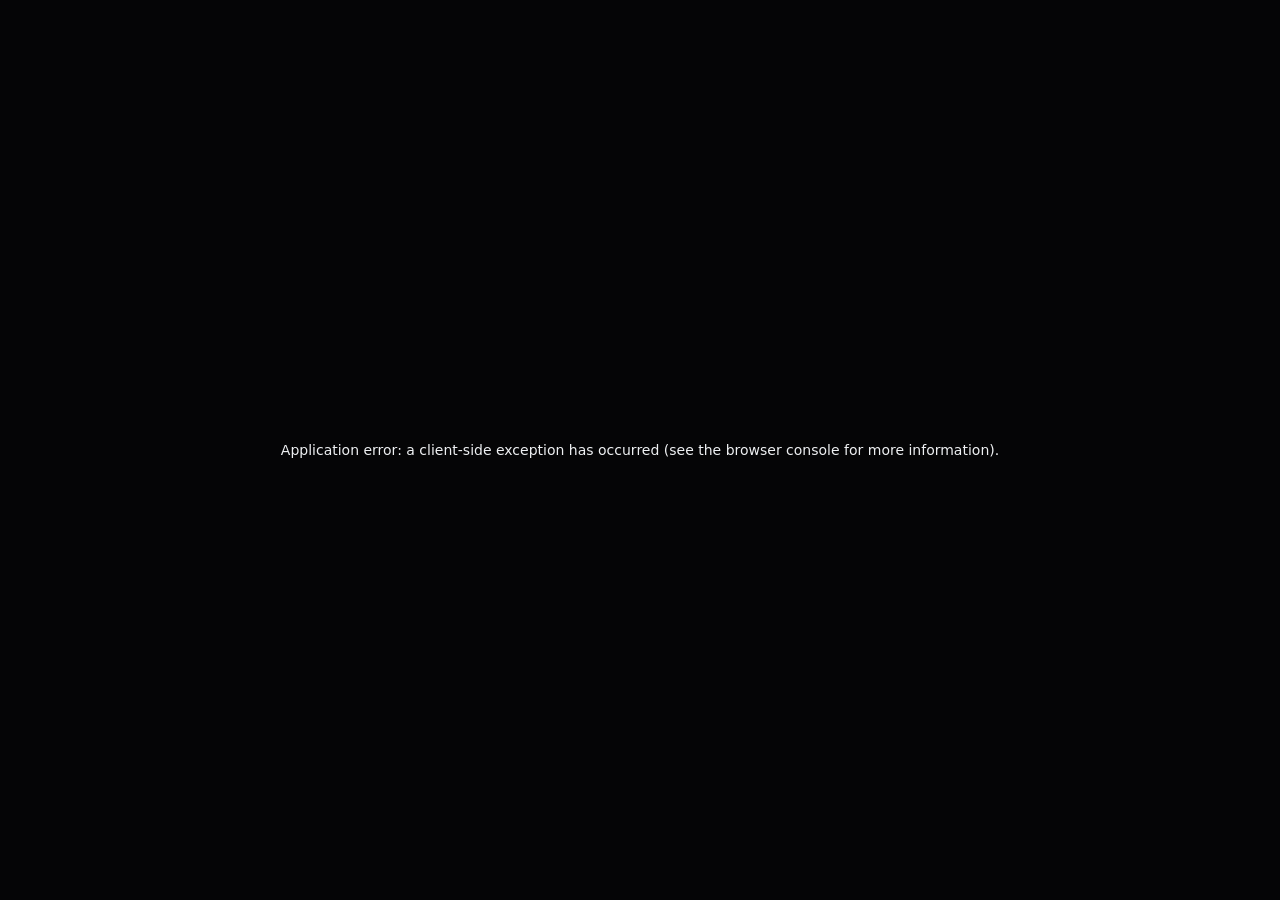
==== commit c1d4b4cf: "Experience: Atomhub -> AtomBuild; more space between dock icons Co-Authored-By: Claude Opus 5.5 <nor" ====
--- a/index.html
+++ b/index.html
@@ -1 +1 @@
-<!DOCTYPE html><html lang="en" class="__variable_f367f3 __variable_e70ea7 __variable_9f6af0 __variable_6d24ac"><head><meta charSet="utf-8"/><meta name="viewport" content="width=device-width, initial-scale=1"/><link rel="preload" href="/_next/static/media/558ca1a6aa3cb55e-s.p.woff2" as="font" crossorigin="" type="font/woff2"/><link rel="preload" href="/_next/static/media/63fe087876587bbb-s.p.woff2" as="font" crossorigin="" type="font/woff2"/><link rel="preload" href="/_next/static/media/d4c34a86ae43ab6e-s.p.woff2" as="font" crossorigin="" type="font/woff2"/><link rel="preload" href="/_next/static/media/e4af272ccee01ff0-s.p.woff2" as="font" crossorigin="" type="font/woff2"/><link rel="stylesheet" href="/_next/static/css/a0e72d1789410225.css" data-precedence="next"/><link rel="preload" as="script" fetchPriority="low" href="/_next/static/chunks/webpack-96e79181589812a7.js"/><script src="/_next/static/chunks/fd9d1056-b343dce2f8ea52f7.js" async=""></script><script src="/_next/static/chunks/117-c90b124bfcc13ffc.js" async=""></script><script src="/_next/static/chunks/main-app-3b985b0ed81f49a0.js" async=""></script><script src="/_next/static/chunks/c15bf2b0-7971b3d333b0cf68.js" async=""></script><script src="/_next/static/chunks/897-f29bdd555049b132.js" async=""></script><script src="/_next/static/chunks/app/page-f9b86b9addd1feda.js" async=""></script><meta name="theme-color" content="#050506"/><meta name="color-scheme" content="dark"/><title>Rohan Pandey</title><meta name="description" content="Rohan Pandey: frontend, backend, AI, DevOps, SRE and security in one hire. Open to founding and early-stage roles."/><link rel="canonical" href="https://r0wh4n.github.io"/><meta property="og:title" content="Rohan Pandey · Hire one engineer, get the whole team"/><meta property="og:description" content="Rohan Pandey: frontend, backend, AI, DevOps, SRE and security in one hire. Open to founding and early-stage roles."/><meta property="og:url" content="https://r0wh4n.github.io"/><meta property="og:image" content="https://r0wh4n.github.io/og.png"/><meta property="og:image:width" content="1200"/><meta property="og:image:height" content="630"/><meta property="og:image:alt" content="Hire one engineer. Get the whole team. Rohan Pandey."/><meta property="og:type" content="website"/><meta name="twitter:card" content="summary_large_image"/><meta name="twitter:title" content="Rohan Pandey · Hire one engineer, get the whole team"/><meta name="twitter:description" content="Rohan Pandey: frontend, backend, AI, DevOps, SRE and security in one hire. Open to founding and early-stage roles."/><meta name="twitter:image" content="https://r0wh4n.github.io/og.png"/><meta name="twitter:image:width" content="1200"/><meta name="twitter:image:height" content="630"/><meta name="twitter:image:alt" content="Hire one engineer. Get the whole team. Rohan Pandey."/><link rel="icon" href="/icon.svg"/><link rel="apple-touch-icon" href="/apple-touch-icon.png"/><meta name="next-size-adjust"/><script src="/_next/static/chunks/polyfills-42372ed130431b0a.js" noModule=""></script></head><body><div class="wall" aria-hidden="true"><canvas class="wall-dots"></canvas><div class="wall-spot"></div><div class="wall-vignette"></div><div class="wall-scrim"></div><div class="wall-grain"></div><div class="wall-scanline"></div></div><nav class="menubar" aria-label="Menu bar"><div class="mb-l"><button class="mb-logo" aria-label="Open terminal"><svg width="16" height="16" viewBox="0 0 32 32" fill="none" stroke="currentColor" stroke-width="0" stroke-linecap="round" stroke-linejoin="round" aria-hidden="true"><rect width="32" height="32" rx="8" fill="var(--red)"></rect><path d="M10 23V9h6.5a4.3 4.3 0 0 1 0 8.6H10m6.2 0L22 23" fill="none" stroke="#fff" stroke-width="2.6" stroke-linecap="round" stroke-linejoin="round"></path></svg></button><b class="mb-app">r0wh4n</b><button class="mb-item">About</button><button class="mb-item">Work</button><button class="mb-item">Experience</button><button class="mb-item">Skills</button><button class="mb-item">Terminal</button><button class="mb-item">Contact</button></div><div class="mb-r"><a class="mb-item" href="/Resume.pdf" target="_blank" rel="noopener">Résumé ↗</a><span class="mb-clock"></span></div></nav><main class="desk" aria-label="Desktop"><section class="hero" aria-labelledby="hero-title"><p class="status"><i></i>Open to founding &amp; early-stage roles</p><h1 id="hero-title" class="hero-h"><span class="l1"><span class="mask"><span class="word" style="--w:0">Hire</span></span> <span class="mask"><span class="word" style="--w:1">one</span></span> <span class="mask"><span class="word" style="--w:2">engineer.</span></span></span><span class="l2"><span class="mask"><span class="word" style="--w:3">Get</span></span> <span class="mask"><span class="word" style="--w:4">the</span></span> <span class="mask"><span class="word" style="--w:5">whole</span></span> <span class="mask"><span class="word" style="--w:6">team.</span></span></span></h1><p class="hero-sub" aria-label="ROHAN PANDEY — FRONTEND · BACKEND · AI · DEVOPS · SRE · SECURITY"><span aria-hidden="true">ROHAN PANDEY — FRONTEND · BACKEND · AI · DEVOPS · SRE · SECURITY</span></p><div class="hero-cta"><a class="btn red" href="mailto:r0wh4n8750@gmail.com?subject=Founding%20engineer%20role">Email me</a><button class="btn">See the work <span aria-hidden="true">→</span></button></div></section><div class="side"><section class="music" aria-label="Music player: Loser by Tame Impala"><audio src="/music.mp3" loop="" preload="auto"></audio><div class="music-deck"><button class="disc" aria-label="Play Loser by Tame Impala"><span class="vinyl"><span class="disc-label"><b>TI</b></span><i class="disc-hole"></i></span><span class="disc-play"><svg width="22" height="22" viewBox="0 0 24 24" fill="none" stroke="currentColor" stroke-width="1.7" stroke-linecap="round" stroke-linejoin="round" aria-hidden="true"><path d="M7 4l13 8-13 8z" fill="currentColor"></path></svg></span></button><span class="arm" aria-hidden="true"><i></i></span><div class="music-txt"><p class="deck-k hint" aria-live="polite">Tap anywhere for sound</p><p class="deck-t">Loser</p><p class="deck-a">Tame Impala</p></div><span class="eq" aria-hidden="true"><i></i><i></i><i></i><i></i></span></div></section><section class="about-card" aria-labelledby="about-card-h"><p class="deck-k" id="about-card-h">About me</p><p class="about-short">I’m Rohan, a keen learner who’d rather figure a problem out than wait for someone to hand me the answer.</p><button class="about-more">Read more <span aria-hidden="true">→</span></button></section></div></main><div class="dock" role="toolbar" aria-label="Dock"><button class="dk" aria-label="Open About"><span class="dk-tile"><svg width="22" height="22" viewBox="0 0 24 24" fill="none" stroke="currentColor" stroke-width="1.7" stroke-linecap="round" stroke-linejoin="round" aria-hidden="true"><circle cx="12" cy="12" r="9"></circle><path d="M12 11v6M12 7.5v.01"></path></svg></span><span class="dk-tip" aria-hidden="true">About</span></button><button class="dk" aria-label="Open Work"><span class="dk-tile red"><svg width="22" height="22" viewBox="0 0 24 24" fill="none" stroke="currentColor" stroke-width="1.7" stroke-linecap="round" stroke-linejoin="round" aria-hidden="true"><path d="M3 7a2 2 0 0 1 2-2h4l2 2h8a2 2 0 0 1 2 2v8a2 2 0 0 1-2 2H5a2 2 0 0 1-2-2z"></path></svg></span><span class="dk-tip" aria-hidden="true">Work</span></button><button class="dk" aria-label="Open Experience"><span class="dk-tile"><svg width="22" height="22" viewBox="0 0 24 24" fill="none" stroke="currentColor" stroke-width="1.7" stroke-linecap="round" stroke-linejoin="round" aria-hidden="true"><rect x="3" y="7" width="18" height="13" rx="2"></rect><path d="M8 7V5a2 2 0 0 1 2-2h4a2 2 0 0 1 2 2v2M3 12h18"></path></svg></span><span class="dk-tip" aria-hidden="true">Experience</span></button><button class="dk" aria-label="Open Terminal"><span class="dk-tile"><svg width="22" height="22" viewBox="0 0 24 24" fill="none" stroke="currentColor" stroke-width="1.7" stroke-linecap="round" stroke-linejoin="round" aria-hidden="true"><rect x="3" y="4" width="18" height="16" rx="2"></rect><path d="m7 9 3 3-3 3M12 15h5"></path></svg></span><span class="dk-tip" aria-hidden="true">Terminal</span></button><button class="dk" aria-label="Open Contact"><span class="dk-tile"><svg width="22" height="22" viewBox="0 0 24 24" fill="none" stroke="currentColor" stroke-width="1.7" stroke-linecap="round" stroke-linejoin="round" aria-hidden="true"><rect x="3" y="5" width="18" height="14" rx="2"></rect><path d="m3 7 9 6 9-6"></path></svg></span><span class="dk-tip" aria-hidden="true">Contact</span></button><span class="dk-sep" aria-hidden="true"></span><a class="dk out" href="/Resume.pdf" target="_blank" rel="noopener" aria-label="Résumé (opens in new tab)"><span class="dk-tile"><svg width="22" height="22" viewBox="0 0 24 24" fill="none" stroke="currentColor" stroke-width="1.7" stroke-linecap="round" stroke-linejoin="round" aria-hidden="true"><path d="M14 3H7a2 2 0 0 0-2 2v14a2 2 0 0 0 2 2h10a2 2 0 0 0 2-2V8z"></path><path d="M14 3v5h5M9 13h6M9 17h6"></path></svg></span><span class="dk-tip" aria-hidden="true">Résumé</span></a><a class="dk out" href="https://github.com/r0wh4n" target="_blank" rel="noopener" aria-label="GitHub (opens in new tab)"><span class="dk-tile"><svg width="22" height="22" viewBox="0 0 24 24" fill="none" stroke="currentColor" stroke-width="1.7" stroke-linecap="round" stroke-linejoin="round" aria-hidden="true"><path d="m8 7-5 5 5 5M16 7l5 5-5 5M14 4l-4 16"></path></svg></span><span class="dk-tip" aria-hidden="true">GitHub</span></a><a class="dk out" href="https://www.linkedin.com/in/r0wh4n/" target="_blank" rel="noopener" aria-label="LinkedIn (opens in new tab)"><span class="dk-tile"><svg width="22" height="22" viewBox="0 0 24 24" fill="none" stroke="currentColor" stroke-width="1.7" stroke-linecap="round" stroke-linejoin="round" aria-hidden="true"><circle cx="12" cy="8" r="4"></circle><path d="M4 21a8 8 0 0 1 16 0"></path></svg></span><span class="dk-tip" aria-hidden="true">LinkedIn</span></a></div><section id="win-about" class="win w-mid" role="dialog" aria-label="About me" hidden="" style="z-index:100;--off:0"><header class="win-bar"><button class="win-close" aria-label="Close About me"><span></span></button><span class="win-title">About me</span><kbd class="win-hint">esc</kbd></header><div class="win-body"><div class="pg"><div class="about-top rv"><div class="about-mark" aria-hidden="true"><span>RP</span></div><div><h2 class="pg-h">About me</h2><p class="about-lead">I’m Rohan, a keen learner who’d rather figure a problem out than wait for someone to hand me the answer.</p></div></div><p class="about-p rv">That’s how I’ve learned everything I know. I started out writing React and Flask apps, learned my way into AWS and Kubernetes on the job, and ended up setting up and monitoring SonyLIV’s streaming for Asia Cup 2025.</p><p class="about-p rv">When something breaks, I read the logs, the docs and the source until I understand why, then fix the cause instead of the symptom. That habit is how I caught a WAF rule that would have broken production before it ever shipped.</p><p class="about-p rv">Today I’m a security engineer at CARS24, where I also built TokenDrive, the company’s AI usage platform. On my own I ship products like Ping and Klipvault, usually by learning whatever the product needs as I go.</p><p class="about-p rv">I’m looking for a founding or early-stage team that wants someone who figures things out and owns all of it: the product, the infrastructure, reliability and security.</p><dl class="facts rv"><div><dt>How I learn</dt><dd>By building it, breaking it and fixing it</dd></div><div><dt>When I’m stuck</dt><dd>Dig in first, then share what I found</dd></div><div><dt>Based</dt><dd>Delhi · remote, US-hours friendly</dd></div><div><dt>Building since</dt><dd>2022</dd></div></dl></div></div></section><section id="win-projects" class="win " role="dialog" aria-label="Projects" hidden="" style="z-index:100;--off:0"><header class="win-bar"><button class="win-close" aria-label="Close Projects"><span></span></button><span class="win-title">Projects</span><kbd class="win-hint">esc</kbd></header><div class="win-body"><div class="pg"><h2 class="pg-h rv">Work</h2><ol class="rows"><li id="projects-ping" class="rv"><details open=""><summary><span class="row-n">01</span><span class="row-name">Ping</span><span class="row-kind">A shared room where AI coding agents work together.</span><span class="row-meta">Live</span></summary><div class="row-body"><div><p>Claude Code, Codex and Cursor share one room, one project context and one timeline of commits, PRs and CI. Also an end-to-end encrypted chat app. Ships as a Claude Code plugin.</p><p class="row-tags">Next.js · Supabase · WebSockets · MCP</p><a class="row-link" href="https://theping.chat/agents" target="_blank" rel="noopener">theping.chat<!-- --> ↗</a></div><img src="/ping.png" alt="Ping landing page" width="1280" height="660" loading="lazy"/></div></details></li><li id="projects-tokendrive" class="rv"><details><summary><span class="row-n">02</span><span class="row-name">TokenDrive</span><span class="row-kind">AI usage and spend visibility for a whole company.</span><span class="row-meta">Internal · CARS24</span></summary><div class="row-body"><div><p>Shows how teams adopt AI tools and what they spend. I designed, built and rolled it out across five departments.</p><p class="row-tags">Platform · Data pipeline · Rollout</p></div></div></details></li><li id="projects-klipvault" class="rv"><details><summary><span class="row-n">03</span><span class="row-name">Klipvault</span><span class="row-kind">An encrypted clipboard manager for the Mac.</span><span class="row-meta">Open source</span></summary><div class="row-body"><div><p>AES-256-GCM on every item before it touches disk, secret detection, Touch ID per clip, and zero network code.</p><p class="row-tags">Swift · SwiftUI · CryptoKit</p><a class="row-link" href="https://github.com/r0wh4n/Klipvault" target="_blank" rel="noopener">GitHub<!-- --> ↗</a></div></div></details></li><li id="projects-resume-tailor" class="rv"><details><summary><span class="row-n">04</span><span class="row-name">Resume Tailor</span><span class="row-kind">Tailors a résumé to a job without inventing anything.</span><span class="row-meta">Open source</span></summary><div class="row-body"><div><p>A writer model rewrites, a screener grades it requirement by requirement, and they loop until the score stops climbing. Built in about two days.</p><p class="row-tags">Python · Flask · OpenAI · Anthropic</p><a class="row-link" href="https://github.com/r0wh4n/resume-tailor" target="_blank" rel="noopener">GitHub<!-- --> ↗</a></div></div></details></li><li id="projects-hey-buddy" class="rv"><details><summary><span class="row-n">05</span><span class="row-name">Hey Buddy</span><span class="row-kind">A voice assistant that runs your Mac.</span><span class="row-meta">Private</span></summary><div class="row-body"><div><p>On-device Whisper, LLM planning, and AppleScript actions. It asks for a spoken yes before anything risky.</p><p class="row-tags">Python · Whisper · AppleScript</p></div></div></details></li></ol></div></div></section><section id="win-experience" class="win " role="dialog" aria-label="Experience" hidden="" style="z-index:100;--off:0"><header class="win-bar"><button class="win-close" aria-label="Close Experience"><span></span></button><span class="win-title">Experience</span><kbd class="win-hint">esc</kbd></header><div class="win-body"><div class="pg"><h2 class="pg-h rv">Experience</h2><ol class="rows"><li id="experience-cars24" class="rv"><details open=""><summary><span class="row-n">2025 — now</span><span class="row-name">CARS24</span><span class="row-kind">TokenDrive, zero-trust access for internal tools, org-wide AppSec.</span><span class="row-meta">Security / DevSecOps Engineer</span></summary><ul class="row-points"><li>Built TokenDrive, the internal AI usage platform, and rolled it out across five departments.</li><li>Moving hundreds of internal tools behind zero-trust access with one reusable policy.</li><li>In-house GitHub Advanced Security equivalent: Semgrep, Trivy, TruffleHog, least-privilege CI.</li><li>Cloud incident response on AWS and GCP, WAF rule design and safe rollout.</li></ul></details></li><li id="experience-sonyliv" class="rv"><details><summary><span class="row-n">2024 — 2025</span><span class="row-name">SonyLIV</span><span class="row-kind">Set up and monitored streaming for Asia Cup 2025.</span><span class="row-meta">DevOps Engineer · via AtomBuild</span></summary><ul class="row-points"><li>Set up and monitored the streaming infrastructure for Asia Cup 2025. Smooth deployment, very happy client.</li><li>AWS (EKS, ECS, RDS, S3), Terraform and Terragrunt, GitOps with Helm and Argo CD.</li><li>Observability in Grafana, VictoriaMetrics, Datadog and Coralogix.</li></ul></details></li><li id="experience-atomhub" class="rv"><details><summary><span class="row-n">2023 — 2024</span><span class="row-name">Atomhub</span><span class="row-kind">Azure DevOps, AKS and EKS, Terraform, observability.</span><span class="row-meta">DevOps Engineer · AtomBuild</span></summary><ul class="row-points"><li>Azure DevOps pipelines deploying containers to AKS, plus EKS and ECS workloads.</li><li>Hardened Kubernetes and added SAST, DAST and secret scanning to CI/CD.</li></ul></details></li><li id="experience-atombuild" class="rv"><details><summary><span class="row-n">2022 — 2023</span><span class="row-name">AtomBuild</span><span class="row-kind">React, Flask, Docker, Jenkins. Cut AWS costs about 20%.</span><span class="row-meta">Engineering Trainee / DevOps Intern</span></summary><ul class="row-points"><li>Built a React website and a Flask and MongoDB app, and Dockerized it.</li><li>Jenkins CI/CD and CloudFormation; cut AWS costs about 20% by right-sizing.</li></ul></details></li></ol></div></div></section><section id="win-skills" class="win " role="dialog" aria-label="Skills" hidden="" style="z-index:100;--off:0"><header class="win-bar"><button class="win-close" aria-label="Close Skills"><span></span></button><span class="win-title">Skills</span><kbd class="win-hint">esc</kbd></header><div class="win-body"><div class="pg"><h2 class="pg-h rv">Every layer</h2><p class="pg-sub rv">One request through a typical product touches six layers. I’ve built or run every one.</p><div class="trace rv" role="list" aria-label="Six layers, shown as an illustrative request trace"><div class="tr" role="listitem" id="skills-frontend" style="--tone:var(--t1);--i:0"><span class="tr-name">Frontend</span><span class="tr-track"><i style="left:0%;width:max(4px, 100%)"></i></span><span class="tr-tools">React · Next.js · TypeScript · SwiftUI</span></div><div class="tr" role="listitem" id="skills-security" style="--tone:var(--red);--i:1"><span class="tr-name">Security</span><span class="tr-track"><i style="left:2.5%;width:max(4px, 5.8%)"></i></span><span class="tr-tools">Zero trust · WAF · AppSec · IAM · SIEM</span></div><div class="tr" role="listitem" id="skills-devops" style="--tone:var(--t3);--i:2"><span class="tr-name">DevOps</span><span class="tr-track"><i style="left:9.2%;width:max(4px, 74%)"></i></span><span class="tr-tools">AWS · Kubernetes · Terraform · Argo CD</span></div><div class="tr" role="listitem" id="skills-backend" style="--tone:var(--t2);--i:3"><span class="tr-name">Backend</span><span class="tr-track"><i style="left:11.7%;width:max(4px, 67.5%)"></i></span><span class="tr-tools">Node.js · Python · Postgres · Redis · Kafka</span></div><div class="tr" role="listitem" id="skills-ai" style="--tone:var(--red-hot);--i:4"><span class="tr-name">AI &amp; agents</span><span class="tr-track"><i style="left:29%;width:max(4px, 33%)"></i></span><span class="tr-tools">OpenAI · Anthropic · MCP · Claude Code</span></div><div class="tr" role="listitem" id="skills-sre" style="--tone:var(--red-deep);--i:5"><span class="tr-name">SRE</span><span class="tr-track"><i style="left:83%;width:max(4px, 6%)"></i></span><span class="tr-tools">Grafana · Datadog · on-call · live events</span></div></div></div></div></section><section id="win-contact" class="win w-small" role="dialog" aria-label="Contact" hidden="" style="z-index:100;--off:0"><header class="win-bar"><button class="win-close" aria-label="Close Contact"><span></span></button><span class="win-title">Contact</span><kbd class="win-hint">esc</kbd></header><div class="win-body"><div class="pg contact"><h2 class="contact-h rv">Let’s <em>talk.</em></h2><p class="pg-sub rv">Founding or early engineering role, where I own all of it from day one.</p><div class="mailrow rv"><a class="mail" href="mailto:r0wh4n8750@gmail.com?subject=Founding%20engineer%20role">r0wh4n8750@gmail.com</a><button class="btn small">Copy</button><span class="sr-only" role="status"></span></div><p class="links rv"><a href="https://www.linkedin.com/in/r0wh4n/" target="_blank" rel="noopener">LinkedIn ↗</a><a href="https://github.com/r0wh4n" target="_blank" rel="noopener">GitHub ↗</a><a href="https://x.com/R0wh4n" target="_blank" rel="noopener">X ↗</a><a href="/Resume.pdf" target="_blank" rel="noopener">Résumé ↗</a></p></div></div></section><section id="win-terminal" class="win w-term" role="dialog" aria-label="rohan@rohanos" hidden="" style="z-index:100;--off:0"><header class="win-bar"><button class="win-close" aria-label="Close rohan@rohanos"><span></span></button><span class="win-title">rohan@rohanos</span><kbd class="win-hint">esc</kbd></header><div class="win-body"><div class="term"><p class="term-l out">RohanOS 1.0 · type `help` to see commands.</p><form class="term-row"><label for="term-in" class="term-p">rohan@rohanos ~ %</label><input id="term-in" autoComplete="off" autoCapitalize="off" spellCheck="false" aria-label="Terminal command"/></form><div></div></div></div></section><script src="/_next/static/chunks/webpack-96e79181589812a7.js" async=""></script><script>(self.__next_f=self.__next_f||[]).push([0]);self.__next_f.push([2,null])</script><script>self.__next_f.push([1,"1:HL[\"/_next/static/media/558ca1a6aa3cb55e-s.p.woff2\",\"font\",{\"crossOrigin\":\"\",\"type\":\"font/woff2\"}]\n2:HL[\"/_next/static/media/63fe087876587bbb-s.p.woff2\",\"font\",{\"crossOrigin\":\"\",\"type\":\"font/woff2\"}]\n3:HL[\"/_next/static/media/d4c34a86ae43ab6e-s.p.woff2\",\"font\",{\"crossOrigin\":\"\",\"type\":\"font/woff2\"}]\n4:HL[\"/_next/static/media/e4af272ccee01ff0-s.p.woff2\",\"font\",{\"crossOrigin\":\"\",\"type\":\"font/woff2\"}]\n5:HL[\"/_next/static/css/a0e72d1789410225.css\",\"style\"]\n"])</script><script>self.__next_f.push([1,"6:I[2846,[],\"\"]\n8:I[1457,[\"922\",\"static/chunks/c15bf2b0-7971b3d333b0cf68.js\",\"897\",\"static/chunks/897-f29bdd555049b132.js\",\"931\",\"static/chunks/app/page-f9b86b9addd1feda.js\"],\"default\"]\n9:I[4707,[],\"\"]\na:I[6423,[],\"\"]\nc:I[1060,[],\"\"]\nd:[]\n"])</script><script>self.__next_f.push([1,"0:[\"$\",\"$L6\",null,{\"buildId\":\"qEsU-nny8BCdLx06w0fBE\",\"assetPrefix\":\"\",\"urlParts\":[\"\",\"\"],\"initialTree\":[\"\",{\"children\":[\"__PAGE__\",{}]},\"$undefined\",\"$undefined\",true],\"initialSeedData\":[\"\",{\"children\":[\"__PAGE__\",{},[[\"$L7\",[\"$\",\"$L8\",null,{}],null],null],null]},[[[[\"$\",\"link\",\"0\",{\"rel\":\"stylesheet\",\"href\":\"/_next/static/css/a0e72d1789410225.css\",\"precedence\":\"next\",\"crossOrigin\":\"$undefined\"}]],[\"$\",\"html\",null,{\"lang\":\"en\",\"className\":\"__variable_f367f3 __variable_e70ea7 __variable_9f6af0 __variable_6d24ac\",\"suppressHydrationWarning\":true,\"children\":[\"$\",\"body\",null,{\"children\":[\"$\",\"$L9\",null,{\"parallelRouterKey\":\"children\",\"segmentPath\":[\"children\"],\"error\":\"$undefined\",\"errorStyles\":\"$undefined\",\"errorScripts\":\"$undefined\",\"template\":[\"$\",\"$La\",null,{}],\"templateStyles\":\"$undefined\",\"templateScripts\":\"$undefined\",\"notFound\":[[\"$\",\"title\",null,{\"children\":\"404: This page could not be found.\"}],[\"$\",\"div\",null,{\"style\":{\"fontFamily\":\"system-ui,\\\"Segoe UI\\\",Roboto,Helvetica,Arial,sans-serif,\\\"Apple Color Emoji\\\",\\\"Segoe UI Emoji\\\"\",\"height\":\"100vh\",\"textAlign\":\"center\",\"display\":\"flex\",\"flexDirection\":\"column\",\"alignItems\":\"center\",\"justifyContent\":\"center\"},\"children\":[\"$\",\"div\",null,{\"children\":[[\"$\",\"style\",null,{\"dangerouslySetInnerHTML\":{\"__html\":\"body{color:#000;background:#fff;margin:0}.next-error-h1{border-right:1px solid rgba(0,0,0,.3)}@media (prefers-color-scheme:dark){body{color:#fff;background:#000}.next-error-h1{border-right:1px solid rgba(255,255,255,.3)}}\"}}],[\"$\",\"h1\",null,{\"className\":\"next-error-h1\",\"style\":{\"display\":\"inline-block\",\"margin\":\"0 20px 0 0\",\"padding\":\"0 23px 0 0\",\"fontSize\":24,\"fontWeight\":500,\"verticalAlign\":\"top\",\"lineHeight\":\"49px\"},\"children\":\"404\"}],[\"$\",\"div\",null,{\"style\":{\"display\":\"inline-block\"},\"children\":[\"$\",\"h2\",null,{\"style\":{\"fontSize\":14,\"fontWeight\":400,\"lineHeight\":\"49px\",\"margin\":0},\"children\":\"This page could not be found.\"}]}]]}]}]],\"notFoundStyles\":[]}]}]}]],null],null],\"couldBeIntercepted\":false,\"initialHead\":[null,\"$Lb\"],\"globalErrorComponent\":\"$c\",\"missingSlots\":\"$Wd\"}]\n"])</script><script>self.__next_f.push([1,"b:[[\"$\",\"meta\",\"0\",{\"name\":\"viewport\",\"content\":\"width=device-width, initial-scale=1\"}],[\"$\",\"meta\",\"1\",{\"name\":\"theme-color\",\"content\":\"#050506\"}],[\"$\",\"meta\",\"2\",{\"name\":\"color-scheme\",\"content\":\"dark\"}],[\"$\",\"meta\",\"3\",{\"charSet\":\"utf-8\"}],[\"$\",\"title\",\"4\",{\"children\":\"Rohan Pandey\"}],[\"$\",\"meta\",\"5\",{\"name\":\"description\",\"content\":\"Rohan Pandey: frontend, backend, AI, DevOps, SRE and security in one hire. Open to founding and early-stage roles.\"}],[\"$\",\"link\",\"6\",{\"rel\":\"canonical\",\"href\":\"https://r0wh4n.github.io\"}],[\"$\",\"meta\",\"7\",{\"property\":\"og:title\",\"content\":\"Rohan Pandey · Hire one engineer, get the whole team\"}],[\"$\",\"meta\",\"8\",{\"property\":\"og:description\",\"content\":\"Rohan Pandey: frontend, backend, AI, DevOps, SRE and security in one hire. Open to founding and early-stage roles.\"}],[\"$\",\"meta\",\"9\",{\"property\":\"og:url\",\"content\":\"https://r0wh4n.github.io\"}],[\"$\",\"meta\",\"10\",{\"property\":\"og:image\",\"content\":\"https://r0wh4n.github.io/og.png\"}],[\"$\",\"meta\",\"11\",{\"property\":\"og:image:width\",\"content\":\"1200\"}],[\"$\",\"meta\",\"12\",{\"property\":\"og:image:height\",\"content\":\"630\"}],[\"$\",\"meta\",\"13\",{\"property\":\"og:image:alt\",\"content\":\"Hire one engineer. Get the whole team. Rohan Pandey.\"}],[\"$\",\"meta\",\"14\",{\"property\":\"og:type\",\"content\":\"website\"}],[\"$\",\"meta\",\"15\",{\"name\":\"twitter:card\",\"content\":\"summary_large_image\"}],[\"$\",\"meta\",\"16\",{\"name\":\"twitter:title\",\"content\":\"Rohan Pandey · Hire one engineer, get the whole team\"}],[\"$\",\"meta\",\"17\",{\"name\":\"twitter:description\",\"content\":\"Rohan Pandey: frontend, backend, AI, DevOps, SRE and security in one hire. Open to founding and early-stage roles.\"}],[\"$\",\"meta\",\"18\",{\"name\":\"twitter:image\",\"content\":\"https://r0wh4n.github.io/og.png\"}],[\"$\",\"meta\",\"19\",{\"name\":\"twitter:image:width\",\"content\":\"1200\"}],[\"$\",\"meta\",\"20\",{\"name\":\"twitter:image:height\",\"content\":\"630\"}],[\"$\",\"meta\",\"21\",{\"name\":\"twitter:image:alt\",\"content\":\"Hire one engineer. Get the whole team. Rohan Pandey.\"}],[\"$\",\"link\",\"22\",{\"rel\":\"icon\",\"href\":\"/icon.svg\"}],[\"$\",\"link\",\"23\",{\"rel\":\"apple-touch-icon\",\"href\":\"/apple-touch-icon.png\"}],[\"$\",\"meta\",\"24\",{\"name\":\"next-size-adjust\"}]]\n"])</script><script>self.__next_f.push([1,"7:null\n"])</script></body></html>+<!DOCTYPE html><html lang="en" class="__variable_f367f3 __variable_e70ea7 __variable_9f6af0 __variable_6d24ac"><head><meta charSet="utf-8"/><meta name="viewport" content="width=device-width, initial-scale=1"/><link rel="preload" href="/_next/static/media/558ca1a6aa3cb55e-s.p.woff2" as="font" crossorigin="" type="font/woff2"/><link rel="preload" href="/_next/static/media/63fe087876587bbb-s.p.woff2" as="font" crossorigin="" type="font/woff2"/><link rel="preload" href="/_next/static/media/d4c34a86ae43ab6e-s.p.woff2" as="font" crossorigin="" type="font/woff2"/><link rel="preload" href="/_next/static/media/e4af272ccee01ff0-s.p.woff2" as="font" crossorigin="" type="font/woff2"/><link rel="stylesheet" href="/_next/static/css/2d11dabfc9b76949.css" data-precedence="next"/><link rel="preload" as="script" fetchPriority="low" href="/_next/static/chunks/webpack-96e79181589812a7.js"/><script src="/_next/static/chunks/fd9d1056-b343dce2f8ea52f7.js" async=""></script><script src="/_next/static/chunks/117-c90b124bfcc13ffc.js" async=""></script><script src="/_next/static/chunks/main-app-e9b42d6f9fff74e8.js" async=""></script><script src="/_next/static/chunks/c15bf2b0-7971b3d333b0cf68.js" async=""></script><script src="/_next/static/chunks/897-f29bdd555049b132.js" async=""></script><script src="/_next/static/chunks/app/page-4d3784936e111204.js" async=""></script><meta name="theme-color" content="#050506"/><meta name="color-scheme" content="dark"/><title>Rohan Pandey</title><meta name="description" content="Rohan Pandey: frontend, backend, AI, DevOps, SRE and security in one hire. Open to founding and early-stage roles."/><link rel="canonical" href="https://r0wh4n.github.io"/><meta property="og:title" content="Rohan Pandey · Hire one engineer, get the whole team"/><meta property="og:description" content="Rohan Pandey: frontend, backend, AI, DevOps, SRE and security in one hire. Open to founding and early-stage roles."/><meta property="og:url" content="https://r0wh4n.github.io"/><meta property="og:image" content="https://r0wh4n.github.io/og.png"/><meta property="og:image:width" content="1200"/><meta property="og:image:height" content="630"/><meta property="og:image:alt" content="Hire one engineer. Get the whole team. Rohan Pandey."/><meta property="og:type" content="website"/><meta name="twitter:card" content="summary_large_image"/><meta name="twitter:title" content="Rohan Pandey · Hire one engineer, get the whole team"/><meta name="twitter:description" content="Rohan Pandey: frontend, backend, AI, DevOps, SRE and security in one hire. Open to founding and early-stage roles."/><meta name="twitter:image" content="https://r0wh4n.github.io/og.png"/><meta name="twitter:image:width" content="1200"/><meta name="twitter:image:height" content="630"/><meta name="twitter:image:alt" content="Hire one engineer. Get the whole team. Rohan Pandey."/><link rel="icon" href="/icon.svg"/><link rel="apple-touch-icon" href="/apple-touch-icon.png"/><meta name="next-size-adjust"/><script src="/_next/static/chunks/polyfills-42372ed130431b0a.js" noModule=""></script></head><body><div class="wall" aria-hidden="true"><canvas class="wall-dots"></canvas><div class="wall-spot"></div><div class="wall-vignette"></div><div class="wall-scrim"></div><div class="wall-grain"></div><div class="wall-scanline"></div></div><nav class="menubar" aria-label="Menu bar"><div class="mb-l"><button class="mb-logo" aria-label="Open terminal"><svg width="16" height="16" viewBox="0 0 32 32" fill="none" stroke="currentColor" stroke-width="0" stroke-linecap="round" stroke-linejoin="round" aria-hidden="true"><rect width="32" height="32" rx="8" fill="var(--red)"></rect><path d="M10 23V9h6.5a4.3 4.3 0 0 1 0 8.6H10m6.2 0L22 23" fill="none" stroke="#fff" stroke-width="2.6" stroke-linecap="round" stroke-linejoin="round"></path></svg></button><b class="mb-app">r0wh4n</b><button class="mb-item">About</button><button class="mb-item">Work</button><button class="mb-item">Experience</button><button class="mb-item">Skills</button><button class="mb-item">Terminal</button><button class="mb-item">Contact</button></div><div class="mb-r"><a class="mb-item" href="/Resume.pdf" target="_blank" rel="noopener">Résumé ↗</a><span class="mb-clock"></span></div></nav><main class="desk" aria-label="Desktop"><section class="hero" aria-labelledby="hero-title"><p class="status"><i></i>Open to founding &amp; early-stage roles</p><h1 id="hero-title" class="hero-h"><span class="l1"><span class="mask"><span class="word" style="--w:0">Hire</span></span> <span class="mask"><span class="word" style="--w:1">one</span></span> <span class="mask"><span class="word" style="--w:2">engineer.</span></span></span><span class="l2"><span class="mask"><span class="word" style="--w:3">Get</span></span> <span class="mask"><span class="word" style="--w:4">the</span></span> <span class="mask"><span class="word" style="--w:5">whole</span></span> <span class="mask"><span class="word" style="--w:6">team.</span></span></span></h1><p class="hero-sub" aria-label="ROHAN PANDEY — FRONTEND · BACKEND · AI · DEVOPS · SRE · SECURITY"><span aria-hidden="true">ROHAN PANDEY — FRONTEND · BACKEND · AI · DEVOPS · SRE · SECURITY</span></p><div class="hero-cta"><a class="btn red" href="mailto:r0wh4n8750@gmail.com?subject=Founding%20engineer%20role">Email me</a><button class="btn">See the work <span aria-hidden="true">→</span></button></div></section><div class="side"><section class="music" aria-label="Music player: Loser by Tame Impala"><audio src="/music.mp3" loop="" preload="auto"></audio><div class="music-deck"><button class="disc" aria-label="Play Loser by Tame Impala"><span class="vinyl"><span class="disc-label"><b>TI</b></span><i class="disc-hole"></i></span><span class="disc-play"><svg width="22" height="22" viewBox="0 0 24 24" fill="none" stroke="currentColor" stroke-width="1.7" stroke-linecap="round" stroke-linejoin="round" aria-hidden="true"><path d="M7 4l13 8-13 8z" fill="currentColor"></path></svg></span></button><span class="arm" aria-hidden="true"><i></i></span><div class="music-txt"><p class="deck-k hint" aria-live="polite">Tap anywhere for sound</p><p class="deck-t">Loser</p><p class="deck-a">Tame Impala</p></div><span class="eq" aria-hidden="true"><i></i><i></i><i></i><i></i></span></div></section><section class="about-card" aria-labelledby="about-card-h"><p class="deck-k" id="about-card-h">About me</p><p class="about-short">I’m Rohan, a keen learner who’d rather figure a problem out than wait for someone to hand me the answer.</p><button class="about-more">Read more <span aria-hidden="true">→</span></button></section></div></main><div class="dock" role="toolbar" aria-label="Dock"><button class="dk" aria-label="Open About"><span class="dk-tile"><svg width="22" height="22" viewBox="0 0 24 24" fill="none" stroke="currentColor" stroke-width="1.7" stroke-linecap="round" stroke-linejoin="round" aria-hidden="true"><circle cx="12" cy="12" r="9"></circle><path d="M12 11v6M12 7.5v.01"></path></svg></span><span class="dk-tip" aria-hidden="true">About</span></button><button class="dk" aria-label="Open Work"><span class="dk-tile red"><svg width="22" height="22" viewBox="0 0 24 24" fill="none" stroke="currentColor" stroke-width="1.7" stroke-linecap="round" stroke-linejoin="round" aria-hidden="true"><path d="M3 7a2 2 0 0 1 2-2h4l2 2h8a2 2 0 0 1 2 2v8a2 2 0 0 1-2 2H5a2 2 0 0 1-2-2z"></path></svg></span><span class="dk-tip" aria-hidden="true">Work</span></button><button class="dk" aria-label="Open Experience"><span class="dk-tile"><svg width="22" height="22" viewBox="0 0 24 24" fill="none" stroke="currentColor" stroke-width="1.7" stroke-linecap="round" stroke-linejoin="round" aria-hidden="true"><rect x="3" y="7" width="18" height="13" rx="2"></rect><path d="M8 7V5a2 2 0 0 1 2-2h4a2 2 0 0 1 2 2v2M3 12h18"></path></svg></span><span class="dk-tip" aria-hidden="true">Experience</span></button><button class="dk" aria-label="Open Terminal"><span class="dk-tile"><svg width="22" height="22" viewBox="0 0 24 24" fill="none" stroke="currentColor" stroke-width="1.7" stroke-linecap="round" stroke-linejoin="round" aria-hidden="true"><rect x="3" y="4" width="18" height="16" rx="2"></rect><path d="m7 9 3 3-3 3M12 15h5"></path></svg></span><span class="dk-tip" aria-hidden="true">Terminal</span></button><button class="dk" aria-label="Open Contact"><span class="dk-tile"><svg width="22" height="22" viewBox="0 0 24 24" fill="none" stroke="currentColor" stroke-width="1.7" stroke-linecap="round" stroke-linejoin="round" aria-hidden="true"><rect x="3" y="5" width="18" height="14" rx="2"></rect><path d="m3 7 9 6 9-6"></path></svg></span><span class="dk-tip" aria-hidden="true">Contact</span></button><span class="dk-sep" aria-hidden="true"></span><a class="dk out" href="/Resume.pdf" target="_blank" rel="noopener" aria-label="Résumé (opens in new tab)"><span class="dk-tile"><svg width="22" height="22" viewBox="0 0 24 24" fill="none" stroke="currentColor" stroke-width="1.7" stroke-linecap="round" stroke-linejoin="round" aria-hidden="true"><path d="M14 3H7a2 2 0 0 0-2 2v14a2 2 0 0 0 2 2h10a2 2 0 0 0 2-2V8z"></path><path d="M14 3v5h5M9 13h6M9 17h6"></path></svg></span><span class="dk-tip" aria-hidden="true">Résumé</span></a><a class="dk out" href="https://github.com/r0wh4n" target="_blank" rel="noopener" aria-label="GitHub (opens in new tab)"><span class="dk-tile"><svg width="22" height="22" viewBox="0 0 24 24" fill="none" stroke="currentColor" stroke-width="1.7" stroke-linecap="round" stroke-linejoin="round" aria-hidden="true"><path d="m8 7-5 5 5 5M16 7l5 5-5 5M14 4l-4 16"></path></svg></span><span class="dk-tip" aria-hidden="true">GitHub</span></a><a class="dk out" href="https://www.linkedin.com/in/r0wh4n/" target="_blank" rel="noopener" aria-label="LinkedIn (opens in new tab)"><span class="dk-tile"><svg width="22" height="22" viewBox="0 0 24 24" fill="none" stroke="currentColor" stroke-width="1.7" stroke-linecap="round" stroke-linejoin="round" aria-hidden="true"><circle cx="12" cy="8" r="4"></circle><path d="M4 21a8 8 0 0 1 16 0"></path></svg></span><span class="dk-tip" aria-hidden="true">LinkedIn</span></a></div><section id="win-about" class="win w-mid" role="dialog" aria-label="About me" hidden="" style="z-index:100;--off:0"><header class="win-bar"><button class="win-close" aria-label="Close About me"><span></span></button><span class="win-title">About me</span><kbd class="win-hint">esc</kbd></header><div class="win-body"><div class="pg"><div class="about-top rv"><div class="about-mark" aria-hidden="true"><span>RP</span></div><div><h2 class="pg-h">About me</h2><p class="about-lead">I’m Rohan, a keen learner who’d rather figure a problem out than wait for someone to hand me the answer.</p></div></div><p class="about-p rv">That’s how I’ve learned everything I know. I started out writing React and Flask apps, learned my way into AWS and Kubernetes on the job, and ended up setting up and monitoring SonyLIV’s streaming for Asia Cup 2025.</p><p class="about-p rv">When something breaks, I read the logs, the docs and the source until I understand why, then fix the cause instead of the symptom. That habit is how I caught a WAF rule that would have broken production before it ever shipped.</p><p class="about-p rv">Today I’m a security engineer at CARS24, where I also built TokenDrive, the company’s AI usage platform. On my own I ship products like Ping and Klipvault, usually by learning whatever the product needs as I go.</p><p class="about-p rv">I’m looking for a founding or early-stage team that wants someone who figures things out and owns all of it: the product, the infrastructure, reliability and security.</p><dl class="facts rv"><div><dt>How I learn</dt><dd>By building it, breaking it and fixing it</dd></div><div><dt>When I’m stuck</dt><dd>Dig in first, then share what I found</dd></div><div><dt>Based</dt><dd>Delhi · remote, US-hours friendly</dd></div><div><dt>Building since</dt><dd>2022</dd></div></dl></div></div></section><section id="win-projects" class="win " role="dialog" aria-label="Projects" hidden="" style="z-index:100;--off:0"><header class="win-bar"><button class="win-close" aria-label="Close Projects"><span></span></button><span class="win-title">Projects</span><kbd class="win-hint">esc</kbd></header><div class="win-body"><div class="pg"><h2 class="pg-h rv">Work</h2><ol class="rows"><li id="projects-ping" class="rv"><details open=""><summary><span class="row-n">01</span><span class="row-name">Ping</span><span class="row-kind">A shared room where AI coding agents work together.</span><span class="row-meta">Live</span></summary><div class="row-body"><div><p>Claude Code, Codex and Cursor share one room, one project context and one timeline of commits, PRs and CI. Also an end-to-end encrypted chat app. Ships as a Claude Code plugin.</p><p class="row-tags">Next.js · Supabase · WebSockets · MCP</p><a class="row-link" href="https://theping.chat/agents" target="_blank" rel="noopener">theping.chat<!-- --> ↗</a></div><img src="/ping.png" alt="Ping landing page" width="1280" height="660" loading="lazy"/></div></details></li><li id="projects-tokendrive" class="rv"><details><summary><span class="row-n">02</span><span class="row-name">TokenDrive</span><span class="row-kind">AI usage and spend visibility for a whole company.</span><span class="row-meta">Internal · CARS24</span></summary><div class="row-body"><div><p>Shows how teams adopt AI tools and what they spend. I designed, built and rolled it out across five departments.</p><p class="row-tags">Platform · Data pipeline · Rollout</p></div></div></details></li><li id="projects-klipvault" class="rv"><details><summary><span class="row-n">03</span><span class="row-name">Klipvault</span><span class="row-kind">An encrypted clipboard manager for the Mac.</span><span class="row-meta">Open source</span></summary><div class="row-body"><div><p>AES-256-GCM on every item before it touches disk, secret detection, Touch ID per clip, and zero network code.</p><p class="row-tags">Swift · SwiftUI · CryptoKit</p><a class="row-link" href="https://github.com/r0wh4n/Klipvault" target="_blank" rel="noopener">GitHub<!-- --> ↗</a></div></div></details></li><li id="projects-resume-tailor" class="rv"><details><summary><span class="row-n">04</span><span class="row-name">Resume Tailor</span><span class="row-kind">Tailors a résumé to a job without inventing anything.</span><span class="row-meta">Open source</span></summary><div class="row-body"><div><p>A writer model rewrites, a screener grades it requirement by requirement, and they loop until the score stops climbing. Built in about two days.</p><p class="row-tags">Python · Flask · OpenAI · Anthropic</p><a class="row-link" href="https://github.com/r0wh4n/resume-tailor" target="_blank" rel="noopener">GitHub<!-- --> ↗</a></div></div></details></li><li id="projects-hey-buddy" class="rv"><details><summary><span class="row-n">05</span><span class="row-name">Hey Buddy</span><span class="row-kind">A voice assistant that runs your Mac.</span><span class="row-meta">Private</span></summary><div class="row-body"><div><p>On-device Whisper, LLM planning, and AppleScript actions. It asks for a spoken yes before anything risky.</p><p class="row-tags">Python · Whisper · AppleScript</p></div></div></details></li></ol></div></div></section><section id="win-experience" class="win " role="dialog" aria-label="Experience" hidden="" style="z-index:100;--off:0"><header class="win-bar"><button class="win-close" aria-label="Close Experience"><span></span></button><span class="win-title">Experience</span><kbd class="win-hint">esc</kbd></header><div class="win-body"><div class="pg"><h2 class="pg-h rv">Experience</h2><ol class="rows"><li id="experience-cars24" class="rv"><details open=""><summary><span class="row-n">2025 — now</span><span class="row-name">CARS24</span><span class="row-kind">TokenDrive, zero-trust access for internal tools, org-wide AppSec.</span><span class="row-meta">Security / DevSecOps Engineer</span></summary><ul class="row-points"><li>Built TokenDrive, the internal AI usage platform, and rolled it out across five departments.</li><li>Moving hundreds of internal tools behind zero-trust access with one reusable policy.</li><li>In-house GitHub Advanced Security equivalent: Semgrep, Trivy, TruffleHog, least-privilege CI.</li><li>Cloud incident response on AWS and GCP, WAF rule design and safe rollout.</li></ul></details></li><li id="experience-sonyliv" class="rv"><details><summary><span class="row-n">2024 — 2025</span><span class="row-name">SonyLIV</span><span class="row-kind">Set up and monitored streaming for Asia Cup 2025.</span><span class="row-meta">DevOps Engineer · via AtomBuild</span></summary><ul class="row-points"><li>Set up and monitored the streaming infrastructure for Asia Cup 2025. Smooth deployment, very happy client.</li><li>AWS (EKS, ECS, RDS, S3), Terraform and Terragrunt, GitOps with Helm and Argo CD.</li><li>Observability in Grafana, VictoriaMetrics, Datadog and Coralogix.</li></ul></details></li><li id="experience-atombuild-devops" class="rv"><details><summary><span class="row-n">2023 — 2024</span><span class="row-name">AtomBuild</span><span class="row-kind">Azure DevOps, AKS and EKS, Terraform, observability.</span><span class="row-meta">DevOps Engineer</span></summary><ul class="row-points"><li>Azure DevOps pipelines deploying containers to AKS, plus EKS and ECS workloads.</li><li>Hardened Kubernetes and added SAST, DAST and secret scanning to CI/CD.</li></ul></details></li><li id="experience-atombuild" class="rv"><details><summary><span class="row-n">2022 — 2023</span><span class="row-name">AtomBuild</span><span class="row-kind">React, Flask, Docker, Jenkins. Cut AWS costs about 20%.</span><span class="row-meta">Engineering Trainee / DevOps Intern</span></summary><ul class="row-points"><li>Built a React website and a Flask and MongoDB app, and Dockerized it.</li><li>Jenkins CI/CD and CloudFormation; cut AWS costs about 20% by right-sizing.</li></ul></details></li></ol></div></div></section><section id="win-skills" class="win " role="dialog" aria-label="Skills" hidden="" style="z-index:100;--off:0"><header class="win-bar"><button class="win-close" aria-label="Close Skills"><span></span></button><span class="win-title">Skills</span><kbd class="win-hint">esc</kbd></header><div class="win-body"><div class="pg"><h2 class="pg-h rv">Every layer</h2><p class="pg-sub rv">One request through a typical product touches six layers. I’ve built or run every one.</p><div class="trace rv" role="list" aria-label="Six layers, shown as an illustrative request trace"><div class="tr" role="listitem" id="skills-frontend" style="--tone:var(--t1);--i:0"><span class="tr-name">Frontend</span><span class="tr-track"><i style="left:0%;width:max(4px, 100%)"></i></span><span class="tr-tools">React · Next.js · TypeScript · SwiftUI</span></div><div class="tr" role="listitem" id="skills-security" style="--tone:var(--red);--i:1"><span class="tr-name">Security</span><span class="tr-track"><i style="left:2.5%;width:max(4px, 5.8%)"></i></span><span class="tr-tools">Zero trust · WAF · AppSec · IAM · SIEM</span></div><div class="tr" role="listitem" id="skills-devops" style="--tone:var(--t3);--i:2"><span class="tr-name">DevOps</span><span class="tr-track"><i style="left:9.2%;width:max(4px, 74%)"></i></span><span class="tr-tools">AWS · Kubernetes · Terraform · Argo CD</span></div><div class="tr" role="listitem" id="skills-backend" style="--tone:var(--t2);--i:3"><span class="tr-name">Backend</span><span class="tr-track"><i style="left:11.7%;width:max(4px, 67.5%)"></i></span><span class="tr-tools">Node.js · Python · Postgres · Redis · Kafka</span></div><div class="tr" role="listitem" id="skills-ai" style="--tone:var(--red-hot);--i:4"><span class="tr-name">AI &amp; agents</span><span class="tr-track"><i style="left:29%;width:max(4px, 33%)"></i></span><span class="tr-tools">OpenAI · Anthropic · MCP · Claude Code</span></div><div class="tr" role="listitem" id="skills-sre" style="--tone:var(--red-deep);--i:5"><span class="tr-name">SRE</span><span class="tr-track"><i style="left:83%;width:max(4px, 6%)"></i></span><span class="tr-tools">Grafana · Datadog · on-call · live events</span></div></div></div></div></section><section id="win-contact" class="win w-small" role="dialog" aria-label="Contact" hidden="" style="z-index:100;--off:0"><header class="win-bar"><button class="win-close" aria-label="Close Contact"><span></span></button><span class="win-title">Contact</span><kbd class="win-hint">esc</kbd></header><div class="win-body"><div class="pg contact"><h2 class="contact-h rv">Let’s <em>talk.</em></h2><p class="pg-sub rv">Founding or early engineering role, where I own all of it from day one.</p><div class="mailrow rv"><a class="mail" href="mailto:r0wh4n8750@gmail.com?subject=Founding%20engineer%20role">r0wh4n8750@gmail.com</a><button class="btn small">Copy</button><span class="sr-only" role="status"></span></div><p class="links rv"><a href="https://www.linkedin.com/in/r0wh4n/" target="_blank" rel="noopener">LinkedIn ↗</a><a href="https://github.com/r0wh4n" target="_blank" rel="noopener">GitHub ↗</a><a href="https://x.com/R0wh4n" target="_blank" rel="noopener">X ↗</a><a href="/Resume.pdf" target="_blank" rel="noopener">Résumé ↗</a></p></div></div></section><section id="win-terminal" class="win w-term" role="dialog" aria-label="rohan@rohanos" hidden="" style="z-index:100;--off:0"><header class="win-bar"><button class="win-close" aria-label="Close rohan@rohanos"><span></span></button><span class="win-title">rohan@rohanos</span><kbd class="win-hint">esc</kbd></header><div class="win-body"><div class="term"><p class="term-l out">RohanOS 1.0 · type `help` to see commands.</p><form class="term-row"><label for="term-in" class="term-p">rohan@rohanos ~ %</label><input id="term-in" autoComplete="off" autoCapitalize="off" spellCheck="false" aria-label="Terminal command"/></form><div></div></div></div></section><script src="/_next/static/chunks/webpack-96e79181589812a7.js" async=""></script><script>(self.__next_f=self.__next_f||[]).push([0]);self.__next_f.push([2,null])</script><script>self.__next_f.push([1,"1:HL[\"/_next/static/media/558ca1a6aa3cb55e-s.p.woff2\",\"font\",{\"crossOrigin\":\"\",\"type\":\"font/woff2\"}]\n2:HL[\"/_next/static/media/63fe087876587bbb-s.p.woff2\",\"font\",{\"crossOrigin\":\"\",\"type\":\"font/woff2\"}]\n3:HL[\"/_next/static/media/d4c34a86ae43ab6e-s.p.woff2\",\"font\",{\"crossOrigin\":\"\",\"type\":\"font/woff2\"}]\n4:HL[\"/_next/static/media/e4af272ccee01ff0-s.p.woff2\",\"font\",{\"crossOrigin\":\"\",\"type\":\"font/woff2\"}]\n5:HL[\"/_next/static/css/2d11dabfc9b76949.css\",\"style\"]\n"])</script><script>self.__next_f.push([1,"6:I[2846,[],\"\"]\n8:I[1457,[\"922\",\"static/chunks/c15bf2b0-7971b3d333b0cf68.js\",\"897\",\"static/chunks/897-f29bdd555049b132.js\",\"931\",\"static/chunks/app/page-4d3784936e111204.js\"],\"default\"]\n9:I[4707,[],\"\"]\na:I[6423,[],\"\"]\nc:I[1060,[],\"\"]\nd:[]\n"])</script><script>self.__next_f.push([1,"0:[\"$\",\"$L6\",null,{\"buildId\":\"q5-NZnC4bj-9e53LzinG7\",\"assetPrefix\":\"\",\"urlParts\":[\"\",\"\"],\"initialTree\":[\"\",{\"children\":[\"__PAGE__\",{}]},\"$undefined\",\"$undefined\",true],\"initialSeedData\":[\"\",{\"children\":[\"__PAGE__\",{},[[\"$L7\",[\"$\",\"$L8\",null,{}],null],null],null]},[[[[\"$\",\"link\",\"0\",{\"rel\":\"stylesheet\",\"href\":\"/_next/static/css/2d11dabfc9b76949.css\",\"precedence\":\"next\",\"crossOrigin\":\"$undefined\"}]],[\"$\",\"html\",null,{\"lang\":\"en\",\"className\":\"__variable_f367f3 __variable_e70ea7 __variable_9f6af0 __variable_6d24ac\",\"suppressHydrationWarning\":true,\"children\":[\"$\",\"body\",null,{\"children\":[\"$\",\"$L9\",null,{\"parallelRouterKey\":\"children\",\"segmentPath\":[\"children\"],\"error\":\"$undefined\",\"errorStyles\":\"$undefined\",\"errorScripts\":\"$undefined\",\"template\":[\"$\",\"$La\",null,{}],\"templateStyles\":\"$undefined\",\"templateScripts\":\"$undefined\",\"notFound\":[[\"$\",\"title\",null,{\"children\":\"404: This page could not be found.\"}],[\"$\",\"div\",null,{\"style\":{\"fontFamily\":\"system-ui,\\\"Segoe UI\\\",Roboto,Helvetica,Arial,sans-serif,\\\"Apple Color Emoji\\\",\\\"Segoe UI Emoji\\\"\",\"height\":\"100vh\",\"textAlign\":\"center\",\"display\":\"flex\",\"flexDirection\":\"column\",\"alignItems\":\"center\",\"justifyContent\":\"center\"},\"children\":[\"$\",\"div\",null,{\"children\":[[\"$\",\"style\",null,{\"dangerouslySetInnerHTML\":{\"__html\":\"body{color:#000;background:#fff;margin:0}.next-error-h1{border-right:1px solid rgba(0,0,0,.3)}@media (prefers-color-scheme:dark){body{color:#fff;background:#000}.next-error-h1{border-right:1px solid rgba(255,255,255,.3)}}\"}}],[\"$\",\"h1\",null,{\"className\":\"next-error-h1\",\"style\":{\"display\":\"inline-block\",\"margin\":\"0 20px 0 0\",\"padding\":\"0 23px 0 0\",\"fontSize\":24,\"fontWeight\":500,\"verticalAlign\":\"top\",\"lineHeight\":\"49px\"},\"children\":\"404\"}],[\"$\",\"div\",null,{\"style\":{\"display\":\"inline-block\"},\"children\":[\"$\",\"h2\",null,{\"style\":{\"fontSize\":14,\"fontWeight\":400,\"lineHeight\":\"49px\",\"margin\":0},\"children\":\"This page could not be found.\"}]}]]}]}]],\"notFoundStyles\":[]}]}]}]],null],null],\"couldBeIntercepted\":false,\"initialHead\":[null,\"$Lb\"],\"globalErrorComponent\":\"$c\",\"missingSlots\":\"$Wd\"}]\n"])</script><script>self.__next_f.push([1,"b:[[\"$\",\"meta\",\"0\",{\"name\":\"viewport\",\"content\":\"width=device-width, initial-scale=1\"}],[\"$\",\"meta\",\"1\",{\"name\":\"theme-color\",\"content\":\"#050506\"}],[\"$\",\"meta\",\"2\",{\"name\":\"color-scheme\",\"content\":\"dark\"}],[\"$\",\"meta\",\"3\",{\"charSet\":\"utf-8\"}],[\"$\",\"title\",\"4\",{\"children\":\"Rohan Pandey\"}],[\"$\",\"meta\",\"5\",{\"name\":\"description\",\"content\":\"Rohan Pandey: frontend, backend, AI, DevOps, SRE and security in one hire. Open to founding and early-stage roles.\"}],[\"$\",\"link\",\"6\",{\"rel\":\"canonical\",\"href\":\"https://r0wh4n.github.io\"}],[\"$\",\"meta\",\"7\",{\"property\":\"og:title\",\"content\":\"Rohan Pandey · Hire one engineer, get the whole team\"}],[\"$\",\"meta\",\"8\",{\"property\":\"og:description\",\"content\":\"Rohan Pandey: frontend, backend, AI, DevOps, SRE and security in one hire. Open to founding and early-stage roles.\"}],[\"$\",\"meta\",\"9\",{\"property\":\"og:url\",\"content\":\"https://r0wh4n.github.io\"}],[\"$\",\"meta\",\"10\",{\"property\":\"og:image\",\"content\":\"https://r0wh4n.github.io/og.png\"}],[\"$\",\"meta\",\"11\",{\"property\":\"og:image:width\",\"content\":\"1200\"}],[\"$\",\"meta\",\"12\",{\"property\":\"og:image:height\",\"content\":\"630\"}],[\"$\",\"meta\",\"13\",{\"property\":\"og:image:alt\",\"content\":\"Hire one engineer. Get the whole team. Rohan Pandey.\"}],[\"$\",\"meta\",\"14\",{\"property\":\"og:type\",\"content\":\"website\"}],[\"$\",\"meta\",\"15\",{\"name\":\"twitter:card\",\"content\":\"summary_large_image\"}],[\"$\",\"meta\",\"16\",{\"name\":\"twitter:title\",\"content\":\"Rohan Pandey · Hire one engineer, get the whole team\"}],[\"$\",\"meta\",\"17\",{\"name\":\"twitter:description\",\"content\":\"Rohan Pandey: frontend, backend, AI, DevOps, SRE and security in one hire. Open to founding and early-stage roles.\"}],[\"$\",\"meta\",\"18\",{\"name\":\"twitter:image\",\"content\":\"https://r0wh4n.github.io/og.png\"}],[\"$\",\"meta\",\"19\",{\"name\":\"twitter:image:width\",\"content\":\"1200\"}],[\"$\",\"meta\",\"20\",{\"name\":\"twitter:image:height\",\"content\":\"630\"}],[\"$\",\"meta\",\"21\",{\"name\":\"twitter:image:alt\",\"content\":\"Hire one engineer. Get the whole team. Rohan Pandey.\"}],[\"$\",\"link\",\"22\",{\"rel\":\"icon\",\"href\":\"/icon.svg\"}],[\"$\",\"link\",\"23\",{\"rel\":\"apple-touch-icon\",\"href\":\"/apple-touch-icon.png\"}],[\"$\",\"meta\",\"24\",{\"name\":\"next-size-adjust\"}]]\n"])</script><script>self.__next_f.push([1,"7:null\n"])</script></body></html>
--- a/_next/static/css/2d11dabfc9b76949.css
+++ b/_next/static/css/2d11dabfc9b76949.css
@@ -0,0 +1 @@
+@font-face{font-family:__Inter_f367f3;font-style:normal;font-weight:100 900;font-display:swap;src:url(/_next/static/media/ba9851c3c22cd980-s.woff2) format("woff2");unicode-range:u+0460-052f,u+1c80-1c8a,u+20b4,u+2de0-2dff,u+a640-a69f,u+fe2e-fe2f}@font-face{font-family:__Inter_f367f3;font-style:normal;font-weight:100 900;font-display:swap;src:url(/_next/static/media/21350d82a1f187e9-s.woff2) format("woff2");unicode-range:u+0301,u+0400-045f,u+0490-0491,u+04b0-04b1,u+2116}@font-face{font-family:__Inter_f367f3;font-style:normal;font-weight:100 900;font-display:swap;src:url(/_next/static/media/c5fe6dc8356a8c31-s.woff2) format("woff2");unicode-range:u+1f??}@font-face{font-family:__Inter_f367f3;font-style:normal;font-weight:100 900;font-display:swap;src:url(/_next/static/media/19cfc7226ec3afaa-s.woff2) format("woff2");unicode-range:u+0370-0377,u+037a-037f,u+0384-038a,u+038c,u+038e-03a1,u+03a3-03ff}@font-face{font-family:__Inter_f367f3;font-style:normal;font-weight:100 900;font-display:swap;src:url(/_next/static/media/df0a9ae256c0569c-s.woff2) format("woff2");unicode-range:u+0102-0103,u+0110-0111,u+0128-0129,u+0168-0169,u+01a0-01a1,u+01af-01b0,u+0300-0301,u+0303-0304,u+0308-0309,u+0323,u+0329,u+1ea0-1ef9,u+20ab}@font-face{font-family:__Inter_f367f3;font-style:normal;font-weight:100 900;font-display:swap;src:url(/_next/static/media/8e9860b6e62d6359-s.woff2) format("woff2");unicode-range:u+0100-02ba,u+02bd-02c5,u+02c7-02cc,u+02ce-02d7,u+02dd-02ff,u+0304,u+0308,u+0329,u+1d00-1dbf,u+1e00-1e9f,u+1ef2-1eff,u+2020,u+20a0-20ab,u+20ad-20c0,u+2113,u+2c60-2c7f,u+a720-a7ff}@font-face{font-family:__Inter_f367f3;font-style:normal;font-weight:100 900;font-display:swap;src:url(/_next/static/media/e4af272ccee01ff0-s.p.woff2) format("woff2");unicode-range:u+00??,u+0131,u+0152-0153,u+02bb-02bc,u+02c6,u+02da,u+02dc,u+0304,u+0308,u+0329,u+2000-206f,u+20ac,u+2122,u+2191,u+2193,u+2212,u+2215,u+feff,u+fffd}@font-face{font-family:__Inter_Fallback_f367f3;src:local("Arial");ascent-override:90.49%;descent-override:22.56%;line-gap-override:0.00%;size-adjust:107.06%}.__className_f367f3{font-family:__Inter_f367f3,__Inter_Fallback_f367f3;font-style:normal}.__variable_f367f3{--font-inter:"__Inter_f367f3","__Inter_Fallback_f367f3"}@font-face{font-family:__Big_Shoulders_Display_e70ea7;font-style:normal;font-weight:700;font-display:swap;src:url(/_next/static/media/35293e8ee31d230c-s.woff2) format("woff2");unicode-range:u+0102-0103,u+0110-0111,u+0128-0129,u+0168-0169,u+01a0-01a1,u+01af-01b0,u+0300-0301,u+0303-0304,u+0308-0309,u+0323,u+0329,u+1ea0-1ef9,u+20ab}@font-face{font-family:__Big_Shoulders_Display_e70ea7;font-style:normal;font-weight:700;font-display:swap;src:url(/_next/static/media/c9afb02ae38ed40c-s.woff2) format("woff2");unicode-range:u+0100-02ba,u+02bd-02c5,u+02c7-02cc,u+02ce-02d7,u+02dd-02ff,u+0304,u+0308,u+0329,u+1d00-1dbf,u+1e00-1e9f,u+1ef2-1eff,u+2020,u+20a0-20ab,u+20ad-20c0,u+2113,u+2c60-2c7f,u+a720-a7ff}@font-face{font-family:__Big_Shoulders_Display_e70ea7;font-style:normal;font-weight:700;font-display:swap;src:url(/_next/static/media/d4c34a86ae43ab6e-s.p.woff2) format("woff2");unicode-range:u+00??,u+0131,u+0152-0153,u+02bb-02bc,u+02c6,u+02da,u+02dc,u+0304,u+0308,u+0329,u+2000-206f,u+20ac,u+2122,u+2191,u+2193,u+2212,u+2215,u+feff,u+fffd}@font-face{font-family:__Big_Shoulders_Display_e70ea7;font-style:normal;font-weight:800;font-display:swap;src:url(/_next/static/media/35293e8ee31d230c-s.woff2) format("woff2");unicode-range:u+0102-0103,u+0110-0111,u+0128-0129,u+0168-0169,u+01a0-01a1,u+01af-01b0,u+0300-0301,u+0303-0304,u+0308-0309,u+0323,u+0329,u+1ea0-1ef9,u+20ab}@font-face{font-family:__Big_Shoulders_Display_e70ea7;font-style:normal;font-weight:800;font-display:swap;src:url(/_next/static/media/c9afb02ae38ed40c-s.woff2) format("woff2");unicode-range:u+0100-02ba,u+02bd-02c5,u+02c7-02cc,u+02ce-02d7,u+02dd-02ff,u+0304,u+0308,u+0329,u+1d00-1dbf,u+1e00-1e9f,u+1ef2-1eff,u+2020,u+20a0-20ab,u+20ad-20c0,u+2113,u+2c60-2c7f,u+a720-a7ff}@font-face{font-family:__Big_Shoulders_Display_e70ea7;font-style:normal;font-weight:800;font-display:swap;src:url(/_next/static/media/d4c34a86ae43ab6e-s.p.woff2) format("woff2");unicode-range:u+00??,u+0131,u+0152-0153,u+02bb-02bc,u+02c6,u+02da,u+02dc,u+0304,u+0308,u+0329,u+2000-206f,u+20ac,u+2122,u+2191,u+2193,u+2212,u+2215,u+feff,u+fffd}@font-face{font-family:__Big_Shoulders_Display_e70ea7;font-style:normal;font-weight:900;font-display:swap;src:url(/_next/static/media/35293e8ee31d230c-s.woff2) format("woff2");unicode-range:u+0102-0103,u+0110-0111,u+0128-0129,u+0168-0169,u+01a0-01a1,u+01af-01b0,u+0300-0301,u+0303-0304,u+0308-0309,u+0323,u+0329,u+1ea0-1ef9,u+20ab}@font-face{font-family:__Big_Shoulders_Display_e70ea7;font-style:normal;font-weight:900;font-display:swap;src:url(/_next/static/media/c9afb02ae38ed40c-s.woff2) format("woff2");unicode-range:u+0100-02ba,u+02bd-02c5,u+02c7-02cc,u+02ce-02d7,u+02dd-02ff,u+0304,u+0308,u+0329,u+1d00-1dbf,u+1e00-1e9f,u+1ef2-1eff,u+2020,u+20a0-20ab,u+20ad-20c0,u+2113,u+2c60-2c7f,u+a720-a7ff}@font-face{font-family:__Big_Shoulders_Display_e70ea7;font-style:normal;font-weight:900;font-display:swap;src:url(/_next/static/media/d4c34a86ae43ab6e-s.p.woff2) format("woff2");unicode-range:u+00??,u+0131,u+0152-0153,u+02bb-02bc,u+02c6,u+02da,u+02dc,u+0304,u+0308,u+0329,u+2000-206f,u+20ac,u+2122,u+2191,u+2193,u+2212,u+2215,u+feff,u+fffd}@font-face{font-family:__Big_Shoulders_Display_Fallback_e70ea7;src:local("Arial");ascent-override:146.71%;descent-override:31.76%;line-gap-override:0.00%;size-adjust:67.07%}.__className_e70ea7{font-family:__Big_Shoulders_Display_e70ea7,__Big_Shoulders_Display_Fallback_e70ea7;font-style:normal}.__variable_e70ea7{--font-shoulders:"__Big_Shoulders_Display_e70ea7","__Big_Shoulders_Display_Fallback_e70ea7"}@font-face{font-family:__Righteous_9f6af0;font-style:normal;font-weight:400;font-display:swap;src:url(/_next/static/media/a6da7e276b5467ef-s.woff2) format("woff2");unicode-range:u+0100-02ba,u+02bd-02c5,u+02c7-02cc,u+02ce-02d7,u+02dd-02ff,u+0304,u+0308,u+0329,u+1d00-1dbf,u+1e00-1e9f,u+1ef2-1eff,u+2020,u+20a0-20ab,u+20ad-20c0,u+2113,u+2c60-2c7f,u+a720-a7ff}@font-face{font-family:__Righteous_9f6af0;font-style:normal;font-weight:400;font-display:swap;src:url(/_next/static/media/63fe087876587bbb-s.p.woff2) format("woff2");unicode-range:u+00??,u+0131,u+0152-0153,u+02bb-02bc,u+02c6,u+02da,u+02dc,u+0304,u+0308,u+0329,u+2000-206f,u+20ac,u+2122,u+2191,u+2193,u+2212,u+2215,u+feff,u+fffd}@font-face{font-family:__Righteous_Fallback_9f6af0;src:local("Arial");ascent-override:93.08%;descent-override:24.27%;line-gap-override:0.00%;size-adjust:105.81%}.__className_9f6af0{font-family:__Righteous_9f6af0,__Righteous_Fallback_9f6af0;font-weight:400;font-style:normal}.__variable_9f6af0{--font-righteous:"__Righteous_9f6af0","__Righteous_Fallback_9f6af0"}@font-face{font-family:__JetBrains_Mono_6d24ac;font-style:normal;font-weight:400;font-display:swap;src:url(/_next/static/media/edc640959b0c7826-s.woff2) format("woff2");unicode-range:u+0460-052f,u+1c80-1c8a,u+20b4,u+2de0-2dff,u+a640-a69f,u+fe2e-fe2f}@font-face{font-family:__JetBrains_Mono_6d24ac;font-style:normal;font-weight:400;font-display:swap;src:url(/_next/static/media/ac0e76ddaeeb7981-s.woff2) format("woff2");unicode-range:u+0301,u+0400-045f,u+0490-0491,u+04b0-04b1,u+2116}@font-face{font-family:__JetBrains_Mono_6d24ac;font-style:normal;font-weight:400;font-display:swap;src:url(/_next/static/media/64d784ea54a4acde-s.woff2) format("woff2");unicode-range:u+0370-0377,u+037a-037f,u+0384-038a,u+038c,u+038e-03a1,u+03a3-03ff}@font-face{font-family:__JetBrains_Mono_6d24ac;font-style:normal;font-weight:400;font-display:swap;src:url(/_next/static/media/ff71da380fbe67dd-s.woff2) format("woff2");unicode-range:u+0102-0103,u+0110-0111,u+0128-0129,u+0168-0169,u+01a0-01a1,u+01af-01b0,u+0300-0301,u+0303-0304,u+0308-0309,u+0323,u+0329,u+1ea0-1ef9,u+20ab}@font-face{font-family:__JetBrains_Mono_6d24ac;font-style:normal;font-weight:400;font-display:swap;src:url(/_next/static/media/6d831b18ae5b01dc-s.woff2) format("woff2");unicode-range:u+0100-02ba,u+02bd-02c5,u+02c7-02cc,u+02ce-02d7,u+02dd-02ff,u+0304,u+0308,u+0329,u+1d00-1dbf,u+1e00-1e9f,u+1ef2-1eff,u+2020,u+20a0-20ab,u+20ad-20c0,u+2113,u+2c60-2c7f,u+a720-a7ff}@font-face{font-family:__JetBrains_Mono_6d24ac;font-style:normal;font-weight:400;font-display:swap;src:url(/_next/static/media/558ca1a6aa3cb55e-s.p.woff2) format("woff2");unicode-range:u+00??,u+0131,u+0152-0153,u+02bb-02bc,u+02c6,u+02da,u+02dc,u+0304,u+0308,u+0329,u+2000-206f,u+20ac,u+2122,u+2191,u+2193,u+2212,u+2215,u+feff,u+fffd}@font-face{font-family:__JetBrains_Mono_6d24ac;font-style:normal;font-weight:500;font-display:swap;src:url(/_next/static/media/edc640959b0c7826-s.woff2) format("woff2");unicode-range:u+0460-052f,u+1c80-1c8a,u+20b4,u+2de0-2dff,u+a640-a69f,u+fe2e-fe2f}@font-face{font-family:__JetBrains_Mono_6d24ac;font-style:normal;font-weight:500;font-display:swap;src:url(/_next/static/media/ac0e76ddaeeb7981-s.woff2) format("woff2");unicode-range:u+0301,u+0400-045f,u+0490-0491,u+04b0-04b1,u+2116}@font-face{font-family:__JetBrains_Mono_6d24ac;font-style:normal;font-weight:500;font-display:swap;src:url(/_next/static/media/64d784ea54a4acde-s.woff2) format("woff2");unicode-range:u+0370-0377,u+037a-037f,u+0384-038a,u+038c,u+038e-03a1,u+03a3-03ff}@font-face{font-family:__JetBrains_Mono_6d24ac;font-style:normal;font-weight:500;font-display:swap;src:url(/_next/static/media/ff71da380fbe67dd-s.woff2) format("woff2");unicode-range:u+0102-0103,u+0110-0111,u+0128-0129,u+0168-0169,u+01a0-01a1,u+01af-01b0,u+0300-0301,u+0303-0304,u+0308-0309,u+0323,u+0329,u+1ea0-1ef9,u+20ab}@font-face{font-family:__JetBrains_Mono_6d24ac;font-style:normal;font-weight:500;font-display:swap;src:url(/_next/static/media/6d831b18ae5b01dc-s.woff2) format("woff2");unicode-range:u+0100-02ba,u+02bd-02c5,u+02c7-02cc,u+02ce-02d7,u+02dd-02ff,u+0304,u+0308,u+0329,u+1d00-1dbf,u+1e00-1e9f,u+1ef2-1eff,u+2020,u+20a0-20ab,u+20ad-20c0,u+2113,u+2c60-2c7f,u+a720-a7ff}@font-face{font-family:__JetBrains_Mono_6d24ac;font-style:normal;font-weight:500;font-display:swap;src:url(/_next/static/media/558ca1a6aa3cb55e-s.p.woff2) format("woff2");unicode-range:u+00??,u+0131,u+0152-0153,u+02bb-02bc,u+02c6,u+02da,u+02dc,u+0304,u+0308,u+0329,u+2000-206f,u+20ac,u+2122,u+2191,u+2193,u+2212,u+2215,u+feff,u+fffd}@font-face{font-family:__JetBrains_Mono_Fallback_6d24ac;src:local("Arial");ascent-override:75.79%;descent-override:22.29%;line-gap-override:0.00%;size-adjust:134.59%}.__className_6d24ac{font-family:__JetBrains_Mono_6d24ac,__JetBrains_Mono_Fallback_6d24ac;font-style:normal}.__variable_6d24ac{--font-mono:"__JetBrains_Mono_6d24ac","__JetBrains_Mono_Fallback_6d24ac"}:root{--bg:#050506;--ink:#eef0f2;--silver:#c4c9d0;--muted:#8f959e;--red:#e3120b;--red-hot:#ff3b30;--red-deep:#a30c07;--t1:#eef0f2;--t2:#b9bfc7;--t3:#8a919a;--glass:rgba(14,14,17,.55);--stroke:hsla(0,0%,100%,.1);--stroke-hi:hsla(0,0%,100%,.18);--chrome:linear-gradient(180deg,#fff,#e2e5e9 34%,#8e959e 52%,#eceef0 70%,#a7adb5);--redg:linear-gradient(135deg,#ff5146,#e3120b 48%,#7e0905);--ease:cubic-bezier(.2,.8,.2,1);--f-ui:var(--font-inter),system-ui,-apple-system,"Segoe UI",sans-serif;--f-disp:var(--font-shoulders),"Arial Narrow",Impact,sans-serif;--f-name:var(--font-righteous),var(--font-inter),sans-serif;--f-mono:var(--font-mono),ui-monospace,Menlo,monospace;color-scheme:dark}*{box-sizing:border-box}body,html{height:100%;margin:0}body{background:var(--bg);color:var(--ink);font:400 15px/1.5 var(--f-ui);overflow:hidden;-webkit-font-smoothing:antialiased}button{font:inherit}a,button{color:inherit}img{max-width:100%;height:auto;display:block}p{margin:0}:focus-visible{outline:2px solid var(--red-hot);outline-offset:2px;border-radius:6px}[hidden]{display:none!important}.sr-only{position:absolute;width:1px;height:1px;overflow:hidden;-webkit-clip-path:inset(50%);clip-path:inset(50%);white-space:nowrap}.dragging,.dragging *{-webkit-user-select:none;-moz-user-select:none;user-select:none;cursor:-webkit-grabbing!important;cursor:grabbing!important}.chrome-t{background:var(--chrome);-webkit-background-clip:text;background-clip:text;color:transparent}.wall{position:fixed;inset:0;z-index:0;overflow:hidden;background:radial-gradient(110% 90% at 80% 20%,#1c0706 0,#08080a 48%,#050506 100%)}.wall-dots{transition:transform .8s var(--ease);will-change:transform}.wall-dots,.wall-spot{position:absolute;inset:0}.wall-spot{background:radial-gradient(520px circle at var(--mx,72%) var(--my,35%),rgba(255,45,35,.15),transparent 62%);mix-blend-mode:screen}.wall-vignette{position:absolute;inset:0;background:radial-gradient(ellipse at 65% 45%,transparent 35%,rgba(0,0,0,.72) 100%)}.wall-scrim{position:absolute;inset:0;background:linear-gradient(25deg,rgba(5,5,6,.95),rgba(5,5,6,.6) 38%,transparent 62%)}.wall-grain{position:absolute;inset:-50%;opacity:.07;animation:grain 7s steps(8) infinite;background-image:url("data:image/svg+xml,%3Csvg xmlns='http://www.w3.org/2000/svg' width='180' height='180'%3E%3Cfilter id='n'%3E%3CfeTurbulence type='fractalNoise' baseFrequency='.85' numOctaves='2' stitchTiles='stitch'/%3E%3C/filter%3E%3Crect width='100%25' height='100%25' filter='url(%23n)'/%3E%3C/svg%3E")}@keyframes grain{0%,to{transform:translate(0)}25%{transform:translate(-3%,2%)}50%{transform:translate(2%,-3%)}75%{transform:translate(-2%,-1%)}}.menubar{position:fixed;inset:0 0 auto;height:30px;z-index:150;justify-content:space-between;padding:0 12px;background:rgba(8,8,10,.45);-webkit-backdrop-filter:blur(22px) saturate(160%);backdrop-filter:blur(22px) saturate(160%);border-bottom:1px solid hsla(0,0%,100%,.05);font-size:13px}.mb-l,.mb-r,.menubar{display:flex;align-items:center}.mb-l,.mb-r{gap:2px}.mb-logo{display:grid;place-items:center;width:28px;height:24px;padding:0;border:0;background:none;border-radius:6px;cursor:pointer}.mb-app{margin:0 10px 0 4px;font-weight:600}.mb-item{padding:3px 9px;border:0;border-radius:6px;background:none;color:var(--silver);text-decoration:none;cursor:pointer;white-space:nowrap;transition:color .2s,background .2s}.mb-item.on,.mb-item:hover{color:var(--ink);background:hsla(0,0%,100%,.1)}.mb-clock{margin-left:8px;font-feature-settings:"tnum";font-variant-numeric:tabular-nums;color:var(--silver)}.desk{position:fixed;inset:30px 0 0;z-index:5;display:grid;grid-template-columns:minmax(0,1fr) auto;grid-template-rows:auto 1fr;padding:28px 48px 128px;overflow-y:auto}.hero{grid-column:1;grid-row:2;align-self:end;min-width:0}.side{grid-column:2;grid-row:1/span 2;display:flex;flex-direction:column;justify-content:space-between;gap:18px;width:380px}.status{display:inline-flex;align-items:center;gap:10px;font:500 12px/1 var(--f-mono);letter-spacing:.14em;text-transform:uppercase;color:var(--silver)}.status i{width:8px;height:8px;border-radius:50%;background:var(--red-hot);animation:pulse 2s ease-out infinite}@keyframes pulse{0%{box-shadow:0 0 0 0 rgba(255,59,48,.6)}70%,to{box-shadow:0 0 0 8px rgba(255,59,48,0)}}.hero-h{margin:22px 0 0;font:900 clamp(56px,7.3vw,136px)/.84 var(--f-disp);text-transform:uppercase;letter-spacing:-.005em}.hero-h .l1,.hero-h .l2{display:block}.mask{overflow:hidden;vertical-align:top;padding-bottom:.05em}.mask,.word{display:inline-block}.l1 .word{background:var(--chrome);-webkit-background-clip:text;background-clip:text;color:transparent}.l2 .word{background:var(--redg);-webkit-background-clip:text;background-clip:text;color:transparent}.hero-sub{margin-top:26px;font:500 clamp(12px,1vw,15px)/1.5 var(--f-mono);letter-spacing:.1em;color:var(--silver)}.hero-cta{display:flex;flex-wrap:wrap;gap:10px;margin-top:26px}.btn{display:inline-flex;align-items:center;justify-content:center;gap:8px;min-height:44px;padding:0 20px;border-radius:999px;border:1px solid var(--stroke-hi);background:hsla(0,0%,100%,.06);color:var(--ink);font:500 14px/1 var(--f-ui);text-decoration:none;cursor:pointer;transition:transform .25s var(--ease),background .25s,box-shadow .25s}.btn:hover{transform:translateY(-2px);background:hsla(0,0%,100%,.12)}.btn.red{border-color:transparent;background:var(--redg);color:#fff;box-shadow:0 12px 34px -12px rgba(227,18,11,.9)}.btn.red:hover{box-shadow:0 16px 44px -10px rgba(255,59,48,.95)}.btn.small{min-height:34px;padding:0 14px;font-size:13px}.about-card,.music{border-radius:22px;background:var(--glass);-webkit-backdrop-filter:blur(26px) saturate(160%);backdrop-filter:blur(26px) saturate(160%);border:1px solid var(--stroke);box-shadow:0 24px 60px -24px rgba(0,0,0,.9),inset 0 1px 0 hsla(0,0%,100%,.07)}.music{padding:14px}.music-deck{position:relative;display:grid;grid-template-columns:76px minmax(0,1fr) auto;grid-gap:16px;gap:16px;align-items:center}.disc{position:relative;width:76px;height:76px;padding:0;border:0;background:none;cursor:pointer}.disc,.vinyl{border-radius:50%}.vinyl{position:absolute;inset:0;background:repeating-radial-gradient(circle,#0b0b0d 0 1.5px,#18181c 1.5px 2.5px);box-shadow:0 8px 20px rgba(0,0,0,.7),inset 0 0 0 1px hsla(0,0%,100%,.08);animation:spin 4.5s linear infinite;animation-play-state:paused}.music.on .vinyl{animation-play-state:running}.disc:after{content:"";inset:0;pointer-events:none;background:conic-gradient(from 20deg,transparent 0 14%,hsla(0,0%,100%,.14) 20%,transparent 27% 62%,hsla(0,0%,100%,.08) 68%,transparent 75%)}.disc-label,.disc:after{position:absolute;border-radius:50%}.disc-label{inset:30%;display:grid;place-items:center;background:var(--redg)}.disc-label b{font:900 12px/1 var(--f-disp);color:#fff;letter-spacing:.04em}.disc-hole{left:50%;top:50%;width:5px;height:5px;margin:-2.5px 0 0 -2.5px;background:#050506}.disc-hole,.disc-play{position:absolute;border-radius:50%}.disc-play{inset:0;z-index:1;display:grid;place-items:center;background:rgba(0,0,0,.5);color:#fff;opacity:0;transition:opacity .2s}.disc-play svg{width:20px;height:20px}.disc:focus-visible .disc-play,.disc:hover .disc-play,.music:not(.on) .disc-play{opacity:1}.music:not(.on) .disc-play{background:rgba(0,0,0,.35)}@keyframes spin{to{transform:rotate(1turn)}}.arm{position:absolute;left:62px;top:-6px;z-index:2;width:12px;height:12px;border-radius:50%;background:var(--chrome);box-shadow:0 2px 6px rgba(0,0,0,.7);transform-origin:6px 6px;transform:rotate(-32deg);transition:transform .6s var(--ease);pointer-events:none}.arm i{left:4px;top:6px;width:3px;height:46px;background:linear-gradient(90deg,#7d848d,#eef0f2,#7d848d);transform-origin:1.5px 0;transform:rotate(28deg)}.arm i,.arm i:after{position:absolute;border-radius:2px}.arm i:after{content:"";left:-2.5px;bottom:-5px;width:8px;height:10px;background:var(--red)}.music.on .arm{transform:rotate(0deg)}.music-txt{min-width:0}.deck-k{font:500 10px/1 var(--f-mono);letter-spacing:.14em;text-transform:uppercase;color:var(--red-hot)}.deck-k.hint{animation:hint 1.8s ease-in-out infinite}@keyframes hint{50%{opacity:.35}}.deck-t{margin-top:7px;font:400 22px/1.05 var(--f-name);background:var(--chrome);-webkit-background-clip:text;background-clip:text;color:transparent}.deck-a{margin-top:3px;font-size:12.5px;color:var(--muted)}.eq{display:flex;align-items:flex-end;gap:3px;height:22px;padding-right:4px}.eq i{width:3px;height:4px;border-radius:2px;background:var(--red-hot);opacity:.5}.music.on .eq i{opacity:1;animation:eq .9s ease-in-out infinite alternate}.music.on .eq i:nth-child(2){animation-delay:-.3s}.music.on .eq i:nth-child(3){animation-delay:-.6s}.music.on .eq i:nth-child(4){animation-delay:-.15s}@keyframes eq{0%{height:4px}to{height:22px}}.about-card{padding:20px 22px}.about-short{margin-top:12px;font-size:15px;line-height:1.55;color:var(--ink)}.about-more{margin-top:12px;padding:0;border:0;background:none;color:var(--silver);font-size:13.5px;cursor:pointer;border-bottom:1px solid var(--red);transition:color .2s}.about-more:hover{color:var(--ink)}.about-top{display:flex;align-items:center;gap:22px;margin-bottom:22px}.about-top .pg-h{margin:0}.about-mark{flex:none;display:grid;place-items:center;width:104px;height:104px;border-radius:26px;border:1px solid var(--stroke-hi);background:#0b0b0d radial-gradient(circle,rgba(255,60,50,.4) 1.1px,transparent 1.4px) 0 0 /6px 6px}.about-mark span{font:900 48px/1 var(--f-disp);background:var(--chrome);-webkit-background-clip:text;background-clip:text;color:transparent}.about-lead{margin-top:10px;font-size:17px;line-height:1.5;color:var(--ink);max-width:46ch}.about-p{margin-top:14px;max-width:64ch;color:var(--silver);line-height:1.7}.facts{display:grid;grid-template-columns:repeat(2,minmax(0,1fr));grid-gap:1px;gap:1px;margin:28px 0 0;border:1px solid var(--stroke);border-radius:14px;overflow:hidden;background:var(--stroke)}.facts div{padding:14px 16px;background:#0c0c0f}.facts dt{font:500 10.5px/1 var(--f-mono);letter-spacing:.12em;text-transform:uppercase;color:var(--red-hot)}.facts dd{margin:7px 0 0;font-size:14px}.menubar{animation:in-down .6s var(--ease) .05s both}.status{animation:in-fade .6s var(--ease) .25s both}.hero-h .word{animation:in-rise 1s cubic-bezier(.16,1,.3,1) both;animation-delay:calc(.3s + var(--w, 0) * 70ms)}.hero-sub{animation:in-up .6s var(--ease) .8s both}.hero-cta{animation:in-up .6s var(--ease) .9s both}.side>*{animation:in-left .8s var(--ease) both}.side>:first-child{animation-delay:.7s}.side>:nth-child(2){animation-delay:.82s}.dock{animation:in-dock .7s cubic-bezier(.34,1.5,.64,1) 1s both}@keyframes in-down{0%{opacity:0;transform:translateY(-30px)}}@keyframes in-fade{0%{opacity:0}}@keyframes in-rise{0%{transform:translateY(112%)}}@keyframes in-up{0%{opacity:0;transform:translateY(16px)}}@keyframes in-left{0%{opacity:0;transform:translateX(40px)}}@keyframes in-dock{0%{opacity:0;transform:translateY(90px)}}.wall-dots{opacity:0}.wall.drawn .wall-dots{opacity:1}.wall.scan .wall-dots{animation:reveal 1.1s cubic-bezier(.45,0,.55,1) both}@keyframes reveal{0%{-webkit-clip-path:inset(0 0 100% 0);clip-path:inset(0 0 100% 0)}to{-webkit-clip-path:inset(0 0 0 0);clip-path:inset(0 0 0 0)}}.wall-scanline{position:absolute;left:0;right:0;top:0;height:2px;opacity:0;pointer-events:none;background:linear-gradient(90deg,transparent,var(--red-hot) 18%,#fff 50%,var(--red-hot) 82%,transparent);box-shadow:0 0 22px 5px rgba(255,59,48,.55)}.wall-scanline:before{content:"";position:absolute;left:0;right:0;bottom:2px;height:120px;background:linear-gradient(0deg,rgba(255,59,48,.14),transparent)}.wall.scan .wall-scanline{animation:sweep 1.1s cubic-bezier(.45,0,.55,1) forwards}@keyframes sweep{0%{opacity:1;transform:translateY(0)}90%{opacity:1}to{opacity:0;transform:translateY(100vh)}}.dock{position:fixed;left:0;right:0;bottom:16px;margin-inline:auto;width:max-content;max-width:calc(100vw - 20px);z-index:160;display:flex;align-items:flex-end;gap:16px;padding:10px 18px;border-radius:24px;background:rgba(20,20,24,.45);-webkit-backdrop-filter:blur(26px) saturate(180%);backdrop-filter:blur(26px) saturate(180%);border:1px solid var(--stroke);box-shadow:0 20px 50px -15px rgba(0,0,0,.9),inset 0 1px 0 hsla(0,0%,100%,.07)}.dk{position:relative;display:grid;place-items:center;padding:0;border:0;background:none;cursor:pointer;text-decoration:none;transform:translateY(calc((var(--s, 1) - 1) * -12px)) scale(var(--s,1));transform-origin:bottom center;transition:transform .14s ease-out}.dk-tile{display:grid;place-items:center;width:46px;height:46px;border-radius:13px;color:var(--ink);background:linear-gradient(160deg,#2f3239,#141619);border:1px solid hsla(0,0%,100%,.13);box-shadow:inset 0 1px 0 hsla(0,0%,100%,.14),0 6px 14px -6px #000}.dk-tile.red{background:var(--redg);color:#fff;border-color:hsla(4,100%,72%,.45)}.dk-tile svg{width:20px;height:20px}.dk-tip{position:absolute;bottom:calc(100% + 12px);left:50%;transform:translateX(-50%);padding:4px 9px;border-radius:7px;background:rgba(18,18,22,.92);border:1px solid var(--stroke);font-size:12px;white-space:nowrap;opacity:0;pointer-events:none;transition:opacity .15s}.dk:focus-visible .dk-tip,.dk:hover .dk-tip{opacity:1}.dk.running:after{content:"";position:absolute;bottom:-6px;left:50%;width:4px;height:4px;margin-left:-2px;border-radius:50%;background:var(--red-hot)}.dk-sep{align-self:stretch;width:1px;margin:4px;background:var(--stroke-hi)}.win{position:fixed;z-index:100;left:0;right:0;margin-inline:auto;top:calc(52px + var(--off, 0) * 26px);width:min(900px,calc(100vw - 48px));height:min(680px,calc(100vh - 176px));display:flex;flex-direction:column;overflow:hidden;border-radius:22px;background:rgba(11,11,14,.78);-webkit-backdrop-filter:blur(40px) saturate(170%);backdrop-filter:blur(40px) saturate(170%);border:1px solid var(--stroke-hi);box-shadow:0 40px 120px -30px rgba(0,0,0,.95),inset 0 1px 0 hsla(0,0%,100%,.07)}.win.w-small{width:min(620px,calc(100vw - 48px))}.win.w-mid,.win.w-small{height:auto;max-height:calc(100vh - 176px)}.win.w-mid{width:min(760px,calc(100vw - 48px))}.win.w-term{width:min(720px,calc(100vw - 48px));height:min(480px,calc(100vh - 176px))}.win-bar{flex:none;display:flex;align-items:center;gap:12px;height:42px;padding:0 14px;border-bottom:1px solid hsla(0,0%,100%,.06);cursor:-webkit-grab;cursor:grab;-webkit-user-select:none;-moz-user-select:none;user-select:none}.win-close{display:grid;place-items:center;width:14px;height:14px;padding:0;border:0;border-radius:50%;background:var(--red);cursor:pointer}.win-close span{position:relative;width:6px;height:6px;opacity:0;transition:opacity .15s}.win-bar:hover .win-close span,.win-close:focus-visible span{opacity:1}.win-close span:after,.win-close span:before{content:"";position:absolute;left:2.4px;top:0;width:1.3px;height:6px;background:#3a0503;transform:rotate(45deg)}.win-close span:after{transform:rotate(-45deg)}.win-title{font:400 12px/1 var(--f-mono);letter-spacing:.08em;color:var(--muted)}.win-hint{margin-left:auto;font:400 11px/1 var(--f-mono);color:var(--muted);opacity:.7}.win-body{flex:1 1;min-height:0;overflow:auto;overscroll-behavior:contain;padding:34px 40px 40px}.pg-h{margin:0 0 22px;font:900 clamp(48px,5.4vw,80px)/.88 var(--f-disp);text-transform:uppercase;background:var(--chrome);-webkit-background-clip:text;background-clip:text;color:transparent}.pg-sub{margin:-8px 0 26px;max-width:60ch;color:var(--silver)}.flash{animation:flash 1.8s ease-out}@keyframes flash{0%,30%{background:rgba(255,59,48,.12)}to{background:transparent}}.rows{list-style:none;margin:0;padding:0;border-top:1px solid var(--stroke)}.rows>li{border-bottom:1px solid var(--stroke);border-radius:4px}.rows summary{position:relative;display:grid;grid-template-columns:96px minmax(0,200px) minmax(0,1fr) auto 18px;grid-gap:18px;gap:18px;align-items:baseline;padding:18px 4px;list-style:none;cursor:pointer}.rows summary::-webkit-details-marker{display:none}.rows summary:after{content:"+";font:400 16px/1 var(--f-mono);color:var(--muted);text-align:right;transition:transform .3s var(--ease)}.rows details[open] summary:after{content:"–";color:var(--red-hot)}.rows summary:before{content:"";position:absolute;left:0;right:0;bottom:-1px;height:1px;background:var(--red-hot);transform:scaleX(0);transform-origin:left;transition:transform .45s var(--ease)}.rows summary:hover:before{transform:scaleX(1)}.row-n{font:400 12px/1 var(--f-mono);color:var(--muted)}.row-name{font:800 27px/1 var(--f-disp);text-transform:uppercase;background:var(--chrome);-webkit-background-clip:text;background-clip:text;color:transparent}.rows details[open] .row-name,.rows summary:hover .row-name{background:var(--redg);-webkit-background-clip:text;background-clip:text}.row-kind{color:var(--silver);font-size:14.5px}.row-meta{font:400 11px/1 var(--f-mono);letter-spacing:.08em;text-transform:uppercase;color:var(--muted);white-space:nowrap}.row-body{display:grid;grid-template-columns:repeat(auto-fit,minmax(260px,1fr));grid-gap:22px;gap:22px;padding:0 4px 24px 114px;animation:drop .4s var(--ease)}.row-body p{color:var(--silver);line-height:1.6}.row-tags{margin-top:10px!important;font:400 12px/1.5 var(--f-mono);color:var(--muted)!important}.row-link{display:inline-block;margin-top:12px;font-size:13.5px;text-decoration:none;border-bottom:1px solid var(--red);padding-bottom:1px}.row-body img{border-radius:10px;border:1px solid var(--stroke)}.row-points{list-style:none;margin:0;padding:0 4px 24px 114px;display:grid;grid-gap:8px;gap:8px;animation:drop .4s var(--ease)}.row-points li{position:relative;padding-left:16px;color:var(--silver);line-height:1.55}.row-points li:before{content:"";position:absolute;left:0;top:.7em;width:7px;height:1.5px;background:var(--red-hot)}@keyframes drop{0%{opacity:0;transform:translateY(-6px)}}.trace{grid-gap:20px;gap:20px}.tr,.trace{display:grid}.tr{grid-template-columns:150px minmax(0,1fr);grid-template-areas:"name track" ". tools";grid-gap:6px 20px;gap:6px 20px;align-items:center}.tr-name{grid-area:name;font:800 21px/1 var(--f-disp);text-transform:uppercase}.tr-track{grid-area:track;position:relative;height:12px;background:repeating-linear-gradient(90deg,hsla(0,0%,100%,.07) 0 1px,transparent 1px 25%)}.tr-track i{position:absolute;top:0;bottom:0;border-radius:3px;background:var(--tone);box-shadow:0 0 16px -2px var(--tone);transform-origin:left;animation:grow 1s var(--ease) both;animation-delay:calc(var(--i) * 90ms + .2s)}@keyframes grow{0%{transform:scaleX(0)}}.tr-tools{grid-area:tools;font:400 12px/1.4 var(--f-mono);color:var(--muted)}.contact-h{margin:0 0 20px;font:900 clamp(72px,9vw,128px)/.84 var(--f-disp);text-transform:uppercase;background:var(--chrome);-webkit-background-clip:text;background-clip:text;color:transparent}.contact-h em{font-style:normal;background:var(--redg);-webkit-background-clip:text;background-clip:text;color:transparent}.mailrow{display:flex;flex-wrap:wrap;align-items:center;gap:12px}.mail{font:500 clamp(17px,2.2vw,24px)/1.3 var(--f-mono);text-decoration:none;border-bottom:2px solid var(--red);overflow-wrap:anywhere}.links{display:flex;flex-wrap:wrap;gap:8px 22px;margin-top:26px}.links a{font-size:14px;color:var(--silver);text-decoration:none;transition:color .2s}.links a:hover{color:var(--red-hot)}.w-term .win-body{padding:18px 20px;background:rgba(3,3,5,.82)}.term{min-height:100%;font:400 13.5px/1.65 var(--f-mono);cursor:text}.term-l{margin:0;white-space:pre-wrap;overflow-wrap:anywhere}.term-l.out{color:var(--silver)}.term-l.err,.term-p{color:var(--red-hot)}.term-p{white-space:nowrap}.term-row{display:flex;align-items:center;gap:8px}.term-row input{flex:1 1;min-width:0;padding:0;border:0;outline:none;background:none;color:var(--ink);font:inherit;caret-color:var(--red-hot)}@media (max-width:820px){.mb-item{display:none}.wall-scrim{background:linear-gradient(0deg,rgba(5,5,6,.96) 0,rgba(5,5,6,.8) 50%,rgba(5,5,6,.2) 78%,transparent)}.desk{display:flex;flex-direction:column;gap:24px;padding:18px 18px 112px}.hero{margin-top:auto}.side{width:100%}.about-top{flex-direction:column;align-items:flex-start}.facts{grid-template-columns:minmax(0,1fr)}.hero-h{font-size:clamp(46px,14.5vw,76px)}.dk-sep,.dk-tip,.dock .out{display:none}.dock{gap:18px;padding:10px 18px}.dk-tile{width:52px;height:52px;border-radius:15px}.win{top:30px!important;left:0!important;right:0;bottom:0;width:100%!important;height:auto!important;max-height:none!important;margin:0!important;border-radius:18px 18px 0 0;z-index:170!important}.win-bar{cursor:default}.win-close{width:26px;height:26px}.win-close span{opacity:1;width:10px;height:10px}.win-close span:after,.win-close span:before{left:4.3px;height:10px;background:#fff}.win-hint{display:none}.win-body{padding:26px 18px 48px}.rows summary{grid-template-columns:minmax(0,1fr) 18px;grid-template-areas:"n n" "name sign" "kind kind";gap:6px 12px}.row-n{grid-area:n}.row-name{grid-area:name}.row-kind{grid-area:kind;font-size:14px}.row-meta{display:none}.rows summary:after{grid-area:sign}.row-body,.row-points{padding-left:4px}.tr{grid-template-columns:minmax(0,1fr);grid-template-areas:"name" "track" "tools"}}@media (prefers-reduced-motion:reduce){*,:after,:before{animation-duration:.001ms!important;animation-iteration-count:1!important;transition-duration:.001ms!important}}
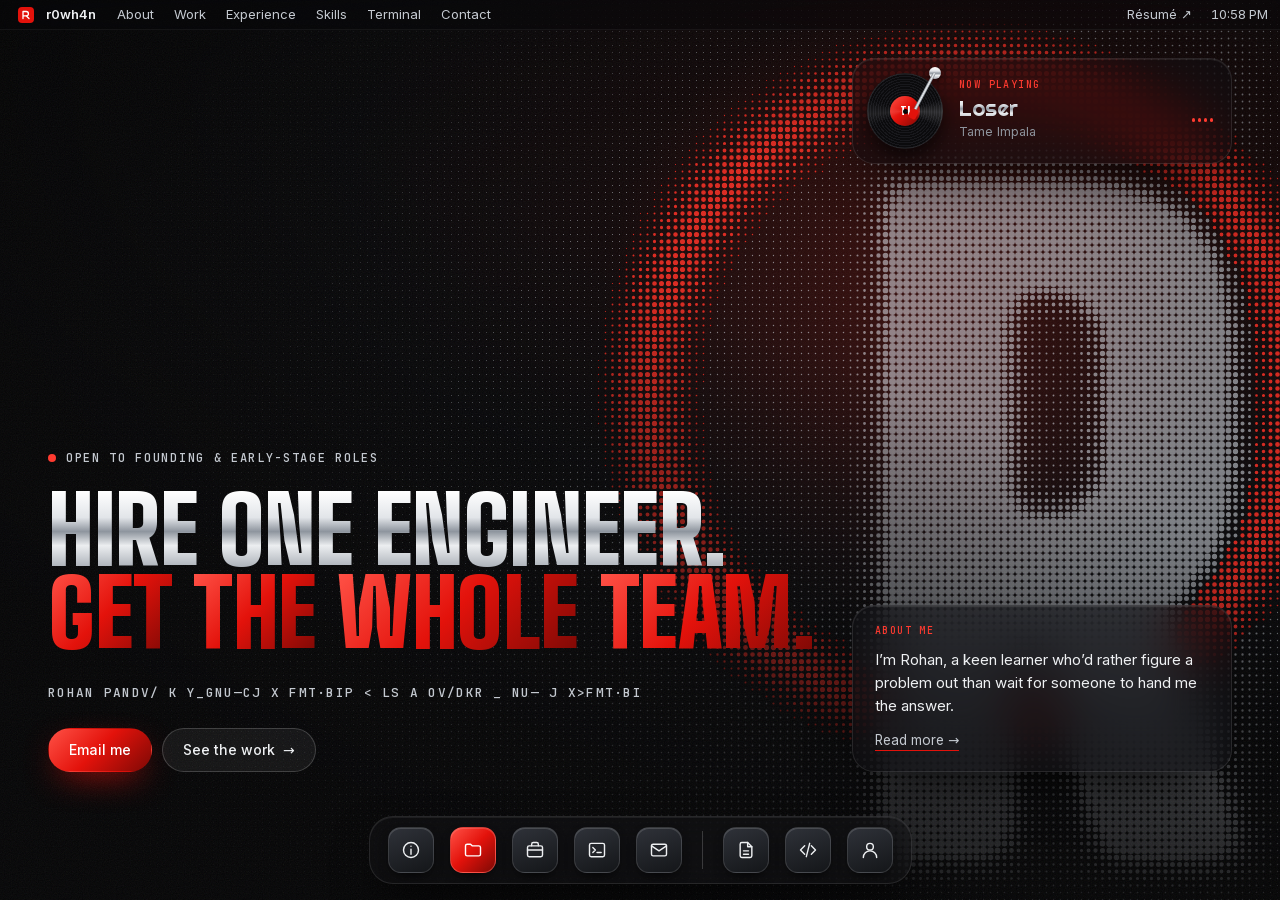
==== commit d15994be: "Add SecurityHub to Work and Experience Internal CARS24 security command center: PR secret scanning, " ====
--- a/index.html
+++ b/index.html
@@ -1 +1 @@
-<!DOCTYPE html><html lang="en" class="__variable_f367f3 __variable_e70ea7 __variable_9f6af0 __variable_6d24ac"><head><meta charSet="utf-8"/><meta name="viewport" content="width=device-width, initial-scale=1"/><link rel="preload" href="/_next/static/media/558ca1a6aa3cb55e-s.p.woff2" as="font" crossorigin="" type="font/woff2"/><link rel="preload" href="/_next/static/media/63fe087876587bbb-s.p.woff2" as="font" crossorigin="" type="font/woff2"/><link rel="preload" href="/_next/static/media/d4c34a86ae43ab6e-s.p.woff2" as="font" crossorigin="" type="font/woff2"/><link rel="preload" href="/_next/static/media/e4af272ccee01ff0-s.p.woff2" as="font" crossorigin="" type="font/woff2"/><link rel="stylesheet" href="/_next/static/css/2d11dabfc9b76949.css" data-precedence="next"/><link rel="preload" as="script" fetchPriority="low" href="/_next/static/chunks/webpack-96e79181589812a7.js"/><script src="/_next/static/chunks/fd9d1056-b343dce2f8ea52f7.js" async=""></script><script src="/_next/static/chunks/117-c90b124bfcc13ffc.js" async=""></script><script src="/_next/static/chunks/main-app-e9b42d6f9fff74e8.js" async=""></script><script src="/_next/static/chunks/c15bf2b0-7971b3d333b0cf68.js" async=""></script><script src="/_next/static/chunks/897-f29bdd555049b132.js" async=""></script><script src="/_next/static/chunks/app/page-4d3784936e111204.js" async=""></script><meta name="theme-color" content="#050506"/><meta name="color-scheme" content="dark"/><title>Rohan Pandey</title><meta name="description" content="Rohan Pandey: frontend, backend, AI, DevOps, SRE and security in one hire. Open to founding and early-stage roles."/><link rel="canonical" href="https://r0wh4n.github.io"/><meta property="og:title" content="Rohan Pandey · Hire one engineer, get the whole team"/><meta property="og:description" content="Rohan Pandey: frontend, backend, AI, DevOps, SRE and security in one hire. Open to founding and early-stage roles."/><meta property="og:url" content="https://r0wh4n.github.io"/><meta property="og:image" content="https://r0wh4n.github.io/og.png"/><meta property="og:image:width" content="1200"/><meta property="og:image:height" content="630"/><meta property="og:image:alt" content="Hire one engineer. Get the whole team. Rohan Pandey."/><meta property="og:type" content="website"/><meta name="twitter:card" content="summary_large_image"/><meta name="twitter:title" content="Rohan Pandey · Hire one engineer, get the whole team"/><meta name="twitter:description" content="Rohan Pandey: frontend, backend, AI, DevOps, SRE and security in one hire. Open to founding and early-stage roles."/><meta name="twitter:image" content="https://r0wh4n.github.io/og.png"/><meta name="twitter:image:width" content="1200"/><meta name="twitter:image:height" content="630"/><meta name="twitter:image:alt" content="Hire one engineer. Get the whole team. Rohan Pandey."/><link rel="icon" href="/icon.svg"/><link rel="apple-touch-icon" href="/apple-touch-icon.png"/><meta name="next-size-adjust"/><script src="/_next/static/chunks/polyfills-42372ed130431b0a.js" noModule=""></script></head><body><div class="wall" aria-hidden="true"><canvas class="wall-dots"></canvas><div class="wall-spot"></div><div class="wall-vignette"></div><div class="wall-scrim"></div><div class="wall-grain"></div><div class="wall-scanline"></div></div><nav class="menubar" aria-label="Menu bar"><div class="mb-l"><button class="mb-logo" aria-label="Open terminal"><svg width="16" height="16" viewBox="0 0 32 32" fill="none" stroke="currentColor" stroke-width="0" stroke-linecap="round" stroke-linejoin="round" aria-hidden="true"><rect width="32" height="32" rx="8" fill="var(--red)"></rect><path d="M10 23V9h6.5a4.3 4.3 0 0 1 0 8.6H10m6.2 0L22 23" fill="none" stroke="#fff" stroke-width="2.6" stroke-linecap="round" stroke-linejoin="round"></path></svg></button><b class="mb-app">r0wh4n</b><button class="mb-item">About</button><button class="mb-item">Work</button><button class="mb-item">Experience</button><button class="mb-item">Skills</button><button class="mb-item">Terminal</button><button class="mb-item">Contact</button></div><div class="mb-r"><a class="mb-item" href="/Resume.pdf" target="_blank" rel="noopener">Résumé ↗</a><span class="mb-clock"></span></div></nav><main class="desk" aria-label="Desktop"><section class="hero" aria-labelledby="hero-title"><p class="status"><i></i>Open to founding &amp; early-stage roles</p><h1 id="hero-title" class="hero-h"><span class="l1"><span class="mask"><span class="word" style="--w:0">Hire</span></span> <span class="mask"><span class="word" style="--w:1">one</span></span> <span class="mask"><span class="word" style="--w:2">engineer.</span></span></span><span class="l2"><span class="mask"><span class="word" style="--w:3">Get</span></span> <span class="mask"><span class="word" style="--w:4">the</span></span> <span class="mask"><span class="word" style="--w:5">whole</span></span> <span class="mask"><span class="word" style="--w:6">team.</span></span></span></h1><p class="hero-sub" aria-label="ROHAN PANDEY — FRONTEND · BACKEND · AI · DEVOPS · SRE · SECURITY"><span aria-hidden="true">ROHAN PANDEY — FRONTEND · BACKEND · AI · DEVOPS · SRE · SECURITY</span></p><div class="hero-cta"><a class="btn red" href="mailto:r0wh4n8750@gmail.com?subject=Founding%20engineer%20role">Email me</a><button class="btn">See the work <span aria-hidden="true">→</span></button></div></section><div class="side"><section class="music" aria-label="Music player: Loser by Tame Impala"><audio src="/music.mp3" loop="" preload="auto"></audio><div class="music-deck"><button class="disc" aria-label="Play Loser by Tame Impala"><span class="vinyl"><span class="disc-label"><b>TI</b></span><i class="disc-hole"></i></span><span class="disc-play"><svg width="22" height="22" viewBox="0 0 24 24" fill="none" stroke="currentColor" stroke-width="1.7" stroke-linecap="round" stroke-linejoin="round" aria-hidden="true"><path d="M7 4l13 8-13 8z" fill="currentColor"></path></svg></span></button><span class="arm" aria-hidden="true"><i></i></span><div class="music-txt"><p class="deck-k hint" aria-live="polite">Tap anywhere for sound</p><p class="deck-t">Loser</p><p class="deck-a">Tame Impala</p></div><span class="eq" aria-hidden="true"><i></i><i></i><i></i><i></i></span></div></section><section class="about-card" aria-labelledby="about-card-h"><p class="deck-k" id="about-card-h">About me</p><p class="about-short">I’m Rohan, a keen learner who’d rather figure a problem out than wait for someone to hand me the answer.</p><button class="about-more">Read more <span aria-hidden="true">→</span></button></section></div></main><div class="dock" role="toolbar" aria-label="Dock"><button class="dk" aria-label="Open About"><span class="dk-tile"><svg width="22" height="22" viewBox="0 0 24 24" fill="none" stroke="currentColor" stroke-width="1.7" stroke-linecap="round" stroke-linejoin="round" aria-hidden="true"><circle cx="12" cy="12" r="9"></circle><path d="M12 11v6M12 7.5v.01"></path></svg></span><span class="dk-tip" aria-hidden="true">About</span></button><button class="dk" aria-label="Open Work"><span class="dk-tile red"><svg width="22" height="22" viewBox="0 0 24 24" fill="none" stroke="currentColor" stroke-width="1.7" stroke-linecap="round" stroke-linejoin="round" aria-hidden="true"><path d="M3 7a2 2 0 0 1 2-2h4l2 2h8a2 2 0 0 1 2 2v8a2 2 0 0 1-2 2H5a2 2 0 0 1-2-2z"></path></svg></span><span class="dk-tip" aria-hidden="true">Work</span></button><button class="dk" aria-label="Open Experience"><span class="dk-tile"><svg width="22" height="22" viewBox="0 0 24 24" fill="none" stroke="currentColor" stroke-width="1.7" stroke-linecap="round" stroke-linejoin="round" aria-hidden="true"><rect x="3" y="7" width="18" height="13" rx="2"></rect><path d="M8 7V5a2 2 0 0 1 2-2h4a2 2 0 0 1 2 2v2M3 12h18"></path></svg></span><span class="dk-tip" aria-hidden="true">Experience</span></button><button class="dk" aria-label="Open Terminal"><span class="dk-tile"><svg width="22" height="22" viewBox="0 0 24 24" fill="none" stroke="currentColor" stroke-width="1.7" stroke-linecap="round" stroke-linejoin="round" aria-hidden="true"><rect x="3" y="4" width="18" height="16" rx="2"></rect><path d="m7 9 3 3-3 3M12 15h5"></path></svg></span><span class="dk-tip" aria-hidden="true">Terminal</span></button><button class="dk" aria-label="Open Contact"><span class="dk-tile"><svg width="22" height="22" viewBox="0 0 24 24" fill="none" stroke="currentColor" stroke-width="1.7" stroke-linecap="round" stroke-linejoin="round" aria-hidden="true"><rect x="3" y="5" width="18" height="14" rx="2"></rect><path d="m3 7 9 6 9-6"></path></svg></span><span class="dk-tip" aria-hidden="true">Contact</span></button><span class="dk-sep" aria-hidden="true"></span><a class="dk out" href="/Resume.pdf" target="_blank" rel="noopener" aria-label="Résumé (opens in new tab)"><span class="dk-tile"><svg width="22" height="22" viewBox="0 0 24 24" fill="none" stroke="currentColor" stroke-width="1.7" stroke-linecap="round" stroke-linejoin="round" aria-hidden="true"><path d="M14 3H7a2 2 0 0 0-2 2v14a2 2 0 0 0 2 2h10a2 2 0 0 0 2-2V8z"></path><path d="M14 3v5h5M9 13h6M9 17h6"></path></svg></span><span class="dk-tip" aria-hidden="true">Résumé</span></a><a class="dk out" href="https://github.com/r0wh4n" target="_blank" rel="noopener" aria-label="GitHub (opens in new tab)"><span class="dk-tile"><svg width="22" height="22" viewBox="0 0 24 24" fill="none" stroke="currentColor" stroke-width="1.7" stroke-linecap="round" stroke-linejoin="round" aria-hidden="true"><path d="m8 7-5 5 5 5M16 7l5 5-5 5M14 4l-4 16"></path></svg></span><span class="dk-tip" aria-hidden="true">GitHub</span></a><a class="dk out" href="https://www.linkedin.com/in/r0wh4n/" target="_blank" rel="noopener" aria-label="LinkedIn (opens in new tab)"><span class="dk-tile"><svg width="22" height="22" viewBox="0 0 24 24" fill="none" stroke="currentColor" stroke-width="1.7" stroke-linecap="round" stroke-linejoin="round" aria-hidden="true"><circle cx="12" cy="8" r="4"></circle><path d="M4 21a8 8 0 0 1 16 0"></path></svg></span><span class="dk-tip" aria-hidden="true">LinkedIn</span></a></div><section id="win-about" class="win w-mid" role="dialog" aria-label="About me" hidden="" style="z-index:100;--off:0"><header class="win-bar"><button class="win-close" aria-label="Close About me"><span></span></button><span class="win-title">About me</span><kbd class="win-hint">esc</kbd></header><div class="win-body"><div class="pg"><div class="about-top rv"><div class="about-mark" aria-hidden="true"><span>RP</span></div><div><h2 class="pg-h">About me</h2><p class="about-lead">I’m Rohan, a keen learner who’d rather figure a problem out than wait for someone to hand me the answer.</p></div></div><p class="about-p rv">That’s how I’ve learned everything I know. I started out writing React and Flask apps, learned my way into AWS and Kubernetes on the job, and ended up setting up and monitoring SonyLIV’s streaming for Asia Cup 2025.</p><p class="about-p rv">When something breaks, I read the logs, the docs and the source until I understand why, then fix the cause instead of the symptom. That habit is how I caught a WAF rule that would have broken production before it ever shipped.</p><p class="about-p rv">Today I’m a security engineer at CARS24, where I also built TokenDrive, the company’s AI usage platform. On my own I ship products like Ping and Klipvault, usually by learning whatever the product needs as I go.</p><p class="about-p rv">I’m looking for a founding or early-stage team that wants someone who figures things out and owns all of it: the product, the infrastructure, reliability and security.</p><dl class="facts rv"><div><dt>How I learn</dt><dd>By building it, breaking it and fixing it</dd></div><div><dt>When I’m stuck</dt><dd>Dig in first, then share what I found</dd></div><div><dt>Based</dt><dd>Delhi · remote, US-hours friendly</dd></div><div><dt>Building since</dt><dd>2022</dd></div></dl></div></div></section><section id="win-projects" class="win " role="dialog" aria-label="Projects" hidden="" style="z-index:100;--off:0"><header class="win-bar"><button class="win-close" aria-label="Close Projects"><span></span></button><span class="win-title">Projects</span><kbd class="win-hint">esc</kbd></header><div class="win-body"><div class="pg"><h2 class="pg-h rv">Work</h2><ol class="rows"><li id="projects-ping" class="rv"><details open=""><summary><span class="row-n">01</span><span class="row-name">Ping</span><span class="row-kind">A shared room where AI coding agents work together.</span><span class="row-meta">Live</span></summary><div class="row-body"><div><p>Claude Code, Codex and Cursor share one room, one project context and one timeline of commits, PRs and CI. Also an end-to-end encrypted chat app. Ships as a Claude Code plugin.</p><p class="row-tags">Next.js · Supabase · WebSockets · MCP</p><a class="row-link" href="https://theping.chat/agents" target="_blank" rel="noopener">theping.chat<!-- --> ↗</a></div><img src="/ping.png" alt="Ping landing page" width="1280" height="660" loading="lazy"/></div></details></li><li id="projects-tokendrive" class="rv"><details><summary><span class="row-n">02</span><span class="row-name">TokenDrive</span><span class="row-kind">AI usage and spend visibility for a whole company.</span><span class="row-meta">Internal · CARS24</span></summary><div class="row-body"><div><p>Shows how teams adopt AI tools and what they spend. I designed, built and rolled it out across five departments.</p><p class="row-tags">Platform · Data pipeline · Rollout</p></div></div></details></li><li id="projects-klipvault" class="rv"><details><summary><span class="row-n">03</span><span class="row-name">Klipvault</span><span class="row-kind">An encrypted clipboard manager for the Mac.</span><span class="row-meta">Open source</span></summary><div class="row-body"><div><p>AES-256-GCM on every item before it touches disk, secret detection, Touch ID per clip, and zero network code.</p><p class="row-tags">Swift · SwiftUI · CryptoKit</p><a class="row-link" href="https://github.com/r0wh4n/Klipvault" target="_blank" rel="noopener">GitHub<!-- --> ↗</a></div></div></details></li><li id="projects-resume-tailor" class="rv"><details><summary><span class="row-n">04</span><span class="row-name">Resume Tailor</span><span class="row-kind">Tailors a résumé to a job without inventing anything.</span><span class="row-meta">Open source</span></summary><div class="row-body"><div><p>A writer model rewrites, a screener grades it requirement by requirement, and they loop until the score stops climbing. Built in about two days.</p><p class="row-tags">Python · Flask · OpenAI · Anthropic</p><a class="row-link" href="https://github.com/r0wh4n/resume-tailor" target="_blank" rel="noopener">GitHub<!-- --> ↗</a></div></div></details></li><li id="projects-hey-buddy" class="rv"><details><summary><span class="row-n">05</span><span class="row-name">Hey Buddy</span><span class="row-kind">A voice assistant that runs your Mac.</span><span class="row-meta">Private</span></summary><div class="row-body"><div><p>On-device Whisper, LLM planning, and AppleScript actions. It asks for a spoken yes before anything risky.</p><p class="row-tags">Python · Whisper · AppleScript</p></div></div></details></li></ol></div></div></section><section id="win-experience" class="win " role="dialog" aria-label="Experience" hidden="" style="z-index:100;--off:0"><header class="win-bar"><button class="win-close" aria-label="Close Experience"><span></span></button><span class="win-title">Experience</span><kbd class="win-hint">esc</kbd></header><div class="win-body"><div class="pg"><h2 class="pg-h rv">Experience</h2><ol class="rows"><li id="experience-cars24" class="rv"><details open=""><summary><span class="row-n">2025 — now</span><span class="row-name">CARS24</span><span class="row-kind">TokenDrive, zero-trust access for internal tools, org-wide AppSec.</span><span class="row-meta">Security / DevSecOps Engineer</span></summary><ul class="row-points"><li>Built TokenDrive, the internal AI usage platform, and rolled it out across five departments.</li><li>Moving hundreds of internal tools behind zero-trust access with one reusable policy.</li><li>In-house GitHub Advanced Security equivalent: Semgrep, Trivy, TruffleHog, least-privilege CI.</li><li>Cloud incident response on AWS and GCP, WAF rule design and safe rollout.</li></ul></details></li><li id="experience-sonyliv" class="rv"><details><summary><span class="row-n">2024 — 2025</span><span class="row-name">SonyLIV</span><span class="row-kind">Set up and monitored streaming for Asia Cup 2025.</span><span class="row-meta">DevOps Engineer · via AtomBuild</span></summary><ul class="row-points"><li>Set up and monitored the streaming infrastructure for Asia Cup 2025. Smooth deployment, very happy client.</li><li>AWS (EKS, ECS, RDS, S3), Terraform and Terragrunt, GitOps with Helm and Argo CD.</li><li>Observability in Grafana, VictoriaMetrics, Datadog and Coralogix.</li></ul></details></li><li id="experience-atombuild-devops" class="rv"><details><summary><span class="row-n">2023 — 2024</span><span class="row-name">AtomBuild</span><span class="row-kind">Azure DevOps, AKS and EKS, Terraform, observability.</span><span class="row-meta">DevOps Engineer</span></summary><ul class="row-points"><li>Azure DevOps pipelines deploying containers to AKS, plus EKS and ECS workloads.</li><li>Hardened Kubernetes and added SAST, DAST and secret scanning to CI/CD.</li></ul></details></li><li id="experience-atombuild" class="rv"><details><summary><span class="row-n">2022 — 2023</span><span class="row-name">AtomBuild</span><span class="row-kind">React, Flask, Docker, Jenkins. Cut AWS costs about 20%.</span><span class="row-meta">Engineering Trainee / DevOps Intern</span></summary><ul class="row-points"><li>Built a React website and a Flask and MongoDB app, and Dockerized it.</li><li>Jenkins CI/CD and CloudFormation; cut AWS costs about 20% by right-sizing.</li></ul></details></li></ol></div></div></section><section id="win-skills" class="win " role="dialog" aria-label="Skills" hidden="" style="z-index:100;--off:0"><header class="win-bar"><button class="win-close" aria-label="Close Skills"><span></span></button><span class="win-title">Skills</span><kbd class="win-hint">esc</kbd></header><div class="win-body"><div class="pg"><h2 class="pg-h rv">Every layer</h2><p class="pg-sub rv">One request through a typical product touches six layers. I’ve built or run every one.</p><div class="trace rv" role="list" aria-label="Six layers, shown as an illustrative request trace"><div class="tr" role="listitem" id="skills-frontend" style="--tone:var(--t1);--i:0"><span class="tr-name">Frontend</span><span class="tr-track"><i style="left:0%;width:max(4px, 100%)"></i></span><span class="tr-tools">React · Next.js · TypeScript · SwiftUI</span></div><div class="tr" role="listitem" id="skills-security" style="--tone:var(--red);--i:1"><span class="tr-name">Security</span><span class="tr-track"><i style="left:2.5%;width:max(4px, 5.8%)"></i></span><span class="tr-tools">Zero trust · WAF · AppSec · IAM · SIEM</span></div><div class="tr" role="listitem" id="skills-devops" style="--tone:var(--t3);--i:2"><span class="tr-name">DevOps</span><span class="tr-track"><i style="left:9.2%;width:max(4px, 74%)"></i></span><span class="tr-tools">AWS · Kubernetes · Terraform · Argo CD</span></div><div class="tr" role="listitem" id="skills-backend" style="--tone:var(--t2);--i:3"><span class="tr-name">Backend</span><span class="tr-track"><i style="left:11.7%;width:max(4px, 67.5%)"></i></span><span class="tr-tools">Node.js · Python · Postgres · Redis · Kafka</span></div><div class="tr" role="listitem" id="skills-ai" style="--tone:var(--red-hot);--i:4"><span class="tr-name">AI &amp; agents</span><span class="tr-track"><i style="left:29%;width:max(4px, 33%)"></i></span><span class="tr-tools">OpenAI · Anthropic · MCP · Claude Code</span></div><div class="tr" role="listitem" id="skills-sre" style="--tone:var(--red-deep);--i:5"><span class="tr-name">SRE</span><span class="tr-track"><i style="left:83%;width:max(4px, 6%)"></i></span><span class="tr-tools">Grafana · Datadog · on-call · live events</span></div></div></div></div></section><section id="win-contact" class="win w-small" role="dialog" aria-label="Contact" hidden="" style="z-index:100;--off:0"><header class="win-bar"><button class="win-close" aria-label="Close Contact"><span></span></button><span class="win-title">Contact</span><kbd class="win-hint">esc</kbd></header><div class="win-body"><div class="pg contact"><h2 class="contact-h rv">Let’s <em>talk.</em></h2><p class="pg-sub rv">Founding or early engineering role, where I own all of it from day one.</p><div class="mailrow rv"><a class="mail" href="mailto:r0wh4n8750@gmail.com?subject=Founding%20engineer%20role">r0wh4n8750@gmail.com</a><button class="btn small">Copy</button><span class="sr-only" role="status"></span></div><p class="links rv"><a href="https://www.linkedin.com/in/r0wh4n/" target="_blank" rel="noopener">LinkedIn ↗</a><a href="https://github.com/r0wh4n" target="_blank" rel="noopener">GitHub ↗</a><a href="https://x.com/R0wh4n" target="_blank" rel="noopener">X ↗</a><a href="/Resume.pdf" target="_blank" rel="noopener">Résumé ↗</a></p></div></div></section><section id="win-terminal" class="win w-term" role="dialog" aria-label="rohan@rohanos" hidden="" style="z-index:100;--off:0"><header class="win-bar"><button class="win-close" aria-label="Close rohan@rohanos"><span></span></button><span class="win-title">rohan@rohanos</span><kbd class="win-hint">esc</kbd></header><div class="win-body"><div class="term"><p class="term-l out">RohanOS 1.0 · type `help` to see commands.</p><form class="term-row"><label for="term-in" class="term-p">rohan@rohanos ~ %</label><input id="term-in" autoComplete="off" autoCapitalize="off" spellCheck="false" aria-label="Terminal command"/></form><div></div></div></div></section><script src="/_next/static/chunks/webpack-96e79181589812a7.js" async=""></script><script>(self.__next_f=self.__next_f||[]).push([0]);self.__next_f.push([2,null])</script><script>self.__next_f.push([1,"1:HL[\"/_next/static/media/558ca1a6aa3cb55e-s.p.woff2\",\"font\",{\"crossOrigin\":\"\",\"type\":\"font/woff2\"}]\n2:HL[\"/_next/static/media/63fe087876587bbb-s.p.woff2\",\"font\",{\"crossOrigin\":\"\",\"type\":\"font/woff2\"}]\n3:HL[\"/_next/static/media/d4c34a86ae43ab6e-s.p.woff2\",\"font\",{\"crossOrigin\":\"\",\"type\":\"font/woff2\"}]\n4:HL[\"/_next/static/media/e4af272ccee01ff0-s.p.woff2\",\"font\",{\"crossOrigin\":\"\",\"type\":\"font/woff2\"}]\n5:HL[\"/_next/static/css/2d11dabfc9b76949.css\",\"style\"]\n"])</script><script>self.__next_f.push([1,"6:I[2846,[],\"\"]\n8:I[1457,[\"922\",\"static/chunks/c15bf2b0-7971b3d333b0cf68.js\",\"897\",\"static/chunks/897-f29bdd555049b132.js\",\"931\",\"static/chunks/app/page-4d3784936e111204.js\"],\"default\"]\n9:I[4707,[],\"\"]\na:I[6423,[],\"\"]\nc:I[1060,[],\"\"]\nd:[]\n"])</script><script>self.__next_f.push([1,"0:[\"$\",\"$L6\",null,{\"buildId\":\"q5-NZnC4bj-9e53LzinG7\",\"assetPrefix\":\"\",\"urlParts\":[\"\",\"\"],\"initialTree\":[\"\",{\"children\":[\"__PAGE__\",{}]},\"$undefined\",\"$undefined\",true],\"initialSeedData\":[\"\",{\"children\":[\"__PAGE__\",{},[[\"$L7\",[\"$\",\"$L8\",null,{}],null],null],null]},[[[[\"$\",\"link\",\"0\",{\"rel\":\"stylesheet\",\"href\":\"/_next/static/css/2d11dabfc9b76949.css\",\"precedence\":\"next\",\"crossOrigin\":\"$undefined\"}]],[\"$\",\"html\",null,{\"lang\":\"en\",\"className\":\"__variable_f367f3 __variable_e70ea7 __variable_9f6af0 __variable_6d24ac\",\"suppressHydrationWarning\":true,\"children\":[\"$\",\"body\",null,{\"children\":[\"$\",\"$L9\",null,{\"parallelRouterKey\":\"children\",\"segmentPath\":[\"children\"],\"error\":\"$undefined\",\"errorStyles\":\"$undefined\",\"errorScripts\":\"$undefined\",\"template\":[\"$\",\"$La\",null,{}],\"templateStyles\":\"$undefined\",\"templateScripts\":\"$undefined\",\"notFound\":[[\"$\",\"title\",null,{\"children\":\"404: This page could not be found.\"}],[\"$\",\"div\",null,{\"style\":{\"fontFamily\":\"system-ui,\\\"Segoe UI\\\",Roboto,Helvetica,Arial,sans-serif,\\\"Apple Color Emoji\\\",\\\"Segoe UI Emoji\\\"\",\"height\":\"100vh\",\"textAlign\":\"center\",\"display\":\"flex\",\"flexDirection\":\"column\",\"alignItems\":\"center\",\"justifyContent\":\"center\"},\"children\":[\"$\",\"div\",null,{\"children\":[[\"$\",\"style\",null,{\"dangerouslySetInnerHTML\":{\"__html\":\"body{color:#000;background:#fff;margin:0}.next-error-h1{border-right:1px solid rgba(0,0,0,.3)}@media (prefers-color-scheme:dark){body{color:#fff;background:#000}.next-error-h1{border-right:1px solid rgba(255,255,255,.3)}}\"}}],[\"$\",\"h1\",null,{\"className\":\"next-error-h1\",\"style\":{\"display\":\"inline-block\",\"margin\":\"0 20px 0 0\",\"padding\":\"0 23px 0 0\",\"fontSize\":24,\"fontWeight\":500,\"verticalAlign\":\"top\",\"lineHeight\":\"49px\"},\"children\":\"404\"}],[\"$\",\"div\",null,{\"style\":{\"display\":\"inline-block\"},\"children\":[\"$\",\"h2\",null,{\"style\":{\"fontSize\":14,\"fontWeight\":400,\"lineHeight\":\"49px\",\"margin\":0},\"children\":\"This page could not be found.\"}]}]]}]}]],\"notFoundStyles\":[]}]}]}]],null],null],\"couldBeIntercepted\":false,\"initialHead\":[null,\"$Lb\"],\"globalErrorComponent\":\"$c\",\"missingSlots\":\"$Wd\"}]\n"])</script><script>self.__next_f.push([1,"b:[[\"$\",\"meta\",\"0\",{\"name\":\"viewport\",\"content\":\"width=device-width, initial-scale=1\"}],[\"$\",\"meta\",\"1\",{\"name\":\"theme-color\",\"content\":\"#050506\"}],[\"$\",\"meta\",\"2\",{\"name\":\"color-scheme\",\"content\":\"dark\"}],[\"$\",\"meta\",\"3\",{\"charSet\":\"utf-8\"}],[\"$\",\"title\",\"4\",{\"children\":\"Rohan Pandey\"}],[\"$\",\"meta\",\"5\",{\"name\":\"description\",\"content\":\"Rohan Pandey: frontend, backend, AI, DevOps, SRE and security in one hire. Open to founding and early-stage roles.\"}],[\"$\",\"link\",\"6\",{\"rel\":\"canonical\",\"href\":\"https://r0wh4n.github.io\"}],[\"$\",\"meta\",\"7\",{\"property\":\"og:title\",\"content\":\"Rohan Pandey · Hire one engineer, get the whole team\"}],[\"$\",\"meta\",\"8\",{\"property\":\"og:description\",\"content\":\"Rohan Pandey: frontend, backend, AI, DevOps, SRE and security in one hire. Open to founding and early-stage roles.\"}],[\"$\",\"meta\",\"9\",{\"property\":\"og:url\",\"content\":\"https://r0wh4n.github.io\"}],[\"$\",\"meta\",\"10\",{\"property\":\"og:image\",\"content\":\"https://r0wh4n.github.io/og.png\"}],[\"$\",\"meta\",\"11\",{\"property\":\"og:image:width\",\"content\":\"1200\"}],[\"$\",\"meta\",\"12\",{\"property\":\"og:image:height\",\"content\":\"630\"}],[\"$\",\"meta\",\"13\",{\"property\":\"og:image:alt\",\"content\":\"Hire one engineer. Get the whole team. Rohan Pandey.\"}],[\"$\",\"meta\",\"14\",{\"property\":\"og:type\",\"content\":\"website\"}],[\"$\",\"meta\",\"15\",{\"name\":\"twitter:card\",\"content\":\"summary_large_image\"}],[\"$\",\"meta\",\"16\",{\"name\":\"twitter:title\",\"content\":\"Rohan Pandey · Hire one engineer, get the whole team\"}],[\"$\",\"meta\",\"17\",{\"name\":\"twitter:description\",\"content\":\"Rohan Pandey: frontend, backend, AI, DevOps, SRE and security in one hire. Open to founding and early-stage roles.\"}],[\"$\",\"meta\",\"18\",{\"name\":\"twitter:image\",\"content\":\"https://r0wh4n.github.io/og.png\"}],[\"$\",\"meta\",\"19\",{\"name\":\"twitter:image:width\",\"content\":\"1200\"}],[\"$\",\"meta\",\"20\",{\"name\":\"twitter:image:height\",\"content\":\"630\"}],[\"$\",\"meta\",\"21\",{\"name\":\"twitter:image:alt\",\"content\":\"Hire one engineer. Get the whole team. Rohan Pandey.\"}],[\"$\",\"link\",\"22\",{\"rel\":\"icon\",\"href\":\"/icon.svg\"}],[\"$\",\"link\",\"23\",{\"rel\":\"apple-touch-icon\",\"href\":\"/apple-touch-icon.png\"}],[\"$\",\"meta\",\"24\",{\"name\":\"next-size-adjust\"}]]\n"])</script><script>self.__next_f.push([1,"7:null\n"])</script></body></html>+<!DOCTYPE html><html lang="en" class="__variable_f367f3 __variable_e70ea7 __variable_9f6af0 __variable_6d24ac"><head><meta charSet="utf-8"/><meta name="viewport" content="width=device-width, initial-scale=1"/><link rel="preload" href="/_next/static/media/558ca1a6aa3cb55e-s.p.woff2" as="font" crossorigin="" type="font/woff2"/><link rel="preload" href="/_next/static/media/63fe087876587bbb-s.p.woff2" as="font" crossorigin="" type="font/woff2"/><link rel="preload" href="/_next/static/media/d4c34a86ae43ab6e-s.p.woff2" as="font" crossorigin="" type="font/woff2"/><link rel="preload" href="/_next/static/media/e4af272ccee01ff0-s.p.woff2" as="font" crossorigin="" type="font/woff2"/><link rel="stylesheet" href="/_next/static/css/95b822dbbd2d20f3.css" data-precedence="next"/><link rel="preload" as="script" fetchPriority="low" href="/_next/static/chunks/webpack-96e79181589812a7.js"/><script src="/_next/static/chunks/fd9d1056-b343dce2f8ea52f7.js" async=""></script><script src="/_next/static/chunks/117-c90b124bfcc13ffc.js" async=""></script><script src="/_next/static/chunks/main-app-e9b42d6f9fff74e8.js" async=""></script><script src="/_next/static/chunks/c15bf2b0-7971b3d333b0cf68.js" async=""></script><script src="/_next/static/chunks/897-f29bdd555049b132.js" async=""></script><script src="/_next/static/chunks/app/page-c543cce5d38512a2.js" async=""></script><meta name="theme-color" content="#050506"/><meta name="color-scheme" content="dark"/><title>Rohan Pandey</title><meta name="description" content="Rohan Pandey: frontend, backend, AI, DevOps, SRE and security in one hire. Open to founding and early-stage roles."/><link rel="canonical" href="https://r0wh4n.github.io"/><meta property="og:title" content="Rohan Pandey · Hire one engineer, get the whole team"/><meta property="og:description" content="Rohan Pandey: frontend, backend, AI, DevOps, SRE and security in one hire. Open to founding and early-stage roles."/><meta property="og:url" content="https://r0wh4n.github.io"/><meta property="og:image" content="https://r0wh4n.github.io/og.png"/><meta property="og:image:width" content="1200"/><meta property="og:image:height" content="630"/><meta property="og:image:alt" content="Hire one engineer. Get the whole team. Rohan Pandey."/><meta property="og:type" content="website"/><meta name="twitter:card" content="summary_large_image"/><meta name="twitter:title" content="Rohan Pandey · Hire one engineer, get the whole team"/><meta name="twitter:description" content="Rohan Pandey: frontend, backend, AI, DevOps, SRE and security in one hire. Open to founding and early-stage roles."/><meta name="twitter:image" content="https://r0wh4n.github.io/og.png"/><meta name="twitter:image:width" content="1200"/><meta name="twitter:image:height" content="630"/><meta name="twitter:image:alt" content="Hire one engineer. Get the whole team. Rohan Pandey."/><link rel="icon" href="/icon.svg"/><link rel="apple-touch-icon" href="/apple-touch-icon.png"/><meta name="next-size-adjust"/><script src="/_next/static/chunks/polyfills-42372ed130431b0a.js" noModule=""></script></head><body><div class="wall" aria-hidden="true"><canvas class="wall-dots"></canvas><div class="wall-spot"></div><div class="wall-vignette"></div><div class="wall-scrim"></div><div class="wall-grain"></div><div class="wall-scanline"></div></div><nav class="menubar" aria-label="Menu bar"><div class="mb-l"><button class="mb-logo" aria-label="Open terminal"><svg width="16" height="16" viewBox="0 0 32 32" fill="none" stroke="currentColor" stroke-width="0" stroke-linecap="round" stroke-linejoin="round" aria-hidden="true"><rect width="32" height="32" rx="8" fill="var(--red)"></rect><path d="M10 23V9h6.5a4.3 4.3 0 0 1 0 8.6H10m6.2 0L22 23" fill="none" stroke="#fff" stroke-width="2.6" stroke-linecap="round" stroke-linejoin="round"></path></svg></button><b class="mb-app">r0wh4n</b><button class="mb-item">About</button><button class="mb-item">Work</button><button class="mb-item">Experience</button><button class="mb-item">Skills</button><button class="mb-item">Terminal</button><button class="mb-item">Contact</button></div><div class="mb-r"><a class="mb-item" href="/Resume.pdf" target="_blank" rel="noopener">Résumé ↗</a><span class="mb-clock"></span></div></nav><main class="desk" aria-label="Desktop"><section class="hero" aria-labelledby="hero-title"><p class="status"><i></i>Open to founding &amp; early-stage roles</p><h1 id="hero-title" class="hero-h"><span class="l1"><span class="mask"><span class="word" style="--w:0">Hire</span></span> <span class="mask"><span class="word" style="--w:1">one</span></span> <span class="mask"><span class="word" style="--w:2">engineer.</span></span></span><span class="l2"><span class="mask"><span class="word" style="--w:3">Get</span></span> <span class="mask"><span class="word" style="--w:4">the</span></span> <span class="mask"><span class="word" style="--w:5">whole</span></span> <span class="mask"><span class="word" style="--w:6">team.</span></span></span></h1><p class="hero-sub" aria-label="ROHAN PANDEY — FRONTEND · BACKEND · AI · DEVOPS · SRE · SECURITY"><span aria-hidden="true">ROHAN PANDEY — FRONTEND · BACKEND · AI · DEVOPS · SRE · SECURITY</span></p><div class="hero-cta"><a class="btn red" href="mailto:r0wh4n8750@gmail.com?subject=Founding%20engineer%20role">Email me</a><button class="btn">See the work <span aria-hidden="true">→</span></button></div></section><div class="side"><section class="music" aria-label="Music player: Loser by Tame Impala"><audio src="/music.mp3" loop="" preload="auto"></audio><div class="music-deck"><button class="disc" aria-label="Play Loser by Tame Impala"><span class="vinyl"><span class="disc-label"><b>TI</b></span><i class="disc-hole"></i></span><span class="disc-play"><svg width="22" height="22" viewBox="0 0 24 24" fill="none" stroke="currentColor" stroke-width="1.7" stroke-linecap="round" stroke-linejoin="round" aria-hidden="true"><path d="M7 4l13 8-13 8z" fill="currentColor"></path></svg></span></button><span class="arm" aria-hidden="true"><i></i></span><div class="music-txt"><p class="deck-k hint" aria-live="polite">Tap anywhere for sound</p><p class="deck-t">Loser</p><p class="deck-a">Tame Impala</p></div><span class="eq" aria-hidden="true"><i></i><i></i><i></i><i></i></span></div></section><section class="about-card" aria-labelledby="about-card-h"><p class="deck-k" id="about-card-h">About me</p><p class="about-short">I’m Rohan, a keen learner who’d rather figure a problem out than wait for someone to hand me the answer.</p><button class="about-more">Read more <span aria-hidden="true">→</span></button></section></div></main><div class="dock" role="toolbar" aria-label="Dock"><button class="dk" aria-label="Open About"><span class="dk-tile"><svg width="22" height="22" viewBox="0 0 24 24" fill="none" stroke="currentColor" stroke-width="1.7" stroke-linecap="round" stroke-linejoin="round" aria-hidden="true"><circle cx="12" cy="12" r="9"></circle><path d="M12 11v6M12 7.5v.01"></path></svg></span><span class="dk-tip" aria-hidden="true">About</span></button><button class="dk" aria-label="Open Work"><span class="dk-tile red"><svg width="22" height="22" viewBox="0 0 24 24" fill="none" stroke="currentColor" stroke-width="1.7" stroke-linecap="round" stroke-linejoin="round" aria-hidden="true"><path d="M3 7a2 2 0 0 1 2-2h4l2 2h8a2 2 0 0 1 2 2v8a2 2 0 0 1-2 2H5a2 2 0 0 1-2-2z"></path></svg></span><span class="dk-tip" aria-hidden="true">Work</span></button><button class="dk" aria-label="Open Experience"><span class="dk-tile"><svg width="22" height="22" viewBox="0 0 24 24" fill="none" stroke="currentColor" stroke-width="1.7" stroke-linecap="round" stroke-linejoin="round" aria-hidden="true"><rect x="3" y="7" width="18" height="13" rx="2"></rect><path d="M8 7V5a2 2 0 0 1 2-2h4a2 2 0 0 1 2 2v2M3 12h18"></path></svg></span><span class="dk-tip" aria-hidden="true">Experience</span></button><button class="dk" aria-label="Open Terminal"><span class="dk-tile"><svg width="22" height="22" viewBox="0 0 24 24" fill="none" stroke="currentColor" stroke-width="1.7" stroke-linecap="round" stroke-linejoin="round" aria-hidden="true"><rect x="3" y="4" width="18" height="16" rx="2"></rect><path d="m7 9 3 3-3 3M12 15h5"></path></svg></span><span class="dk-tip" aria-hidden="true">Terminal</span></button><button class="dk" aria-label="Open Contact"><span class="dk-tile"><svg width="22" height="22" viewBox="0 0 24 24" fill="none" stroke="currentColor" stroke-width="1.7" stroke-linecap="round" stroke-linejoin="round" aria-hidden="true"><rect x="3" y="5" width="18" height="14" rx="2"></rect><path d="m3 7 9 6 9-6"></path></svg></span><span class="dk-tip" aria-hidden="true">Contact</span></button><span class="dk-sep" aria-hidden="true"></span><a class="dk out" href="/Resume.pdf" target="_blank" rel="noopener" aria-label="Résumé (opens in new tab)"><span class="dk-tile"><svg width="22" height="22" viewBox="0 0 24 24" fill="none" stroke="currentColor" stroke-width="1.7" stroke-linecap="round" stroke-linejoin="round" aria-hidden="true"><path d="M14 3H7a2 2 0 0 0-2 2v14a2 2 0 0 0 2 2h10a2 2 0 0 0 2-2V8z"></path><path d="M14 3v5h5M9 13h6M9 17h6"></path></svg></span><span class="dk-tip" aria-hidden="true">Résumé</span></a><a class="dk out" href="https://github.com/r0wh4n" target="_blank" rel="noopener" aria-label="GitHub (opens in new tab)"><span class="dk-tile"><svg width="22" height="22" viewBox="0 0 24 24" fill="none" stroke="currentColor" stroke-width="1.7" stroke-linecap="round" stroke-linejoin="round" aria-hidden="true"><path d="m8 7-5 5 5 5M16 7l5 5-5 5M14 4l-4 16"></path></svg></span><span class="dk-tip" aria-hidden="true">GitHub</span></a><a class="dk out" href="https://www.linkedin.com/in/r0wh4n/" target="_blank" rel="noopener" aria-label="LinkedIn (opens in new tab)"><span class="dk-tile"><svg width="22" height="22" viewBox="0 0 24 24" fill="none" stroke="currentColor" stroke-width="1.7" stroke-linecap="round" stroke-linejoin="round" aria-hidden="true"><circle cx="12" cy="8" r="4"></circle><path d="M4 21a8 8 0 0 1 16 0"></path></svg></span><span class="dk-tip" aria-hidden="true">LinkedIn</span></a></div><section id="win-about" class="win w-mid" role="dialog" aria-label="About me" hidden="" style="z-index:100;--off:0"><header class="win-bar"><button class="win-close" aria-label="Close About me"><span></span></button><span class="win-title">About me</span><kbd class="win-hint">esc</kbd></header><div class="win-body"><div class="pg"><div class="about-top rv"><div class="about-mark" aria-hidden="true"><span>RP</span></div><div><h2 class="pg-h">About me</h2><p class="about-lead">I’m Rohan, a keen learner who’d rather figure a problem out than wait for someone to hand me the answer.</p></div></div><p class="about-p rv">That’s how I’ve learned everything I know. I started out writing React and Flask apps, learned my way into AWS and Kubernetes on the job, and ended up setting up and monitoring SonyLIV’s streaming for Asia Cup 2025.</p><p class="about-p rv">When something breaks, I read the logs, the docs and the source until I understand why, then fix the cause instead of the symptom. That habit is how I caught a WAF rule that would have broken production before it ever shipped.</p><p class="about-p rv">Today I’m a security engineer at CARS24, where I also built TokenDrive, the company’s AI usage platform. On my own I ship products like Ping and Klipvault, usually by learning whatever the product needs as I go.</p><p class="about-p rv">I’m looking for a founding or early-stage team that wants someone who figures things out and owns all of it: the product, the infrastructure, reliability and security.</p><dl class="facts rv"><div><dt>How I learn</dt><dd>By building it, breaking it and fixing it</dd></div><div><dt>When I’m stuck</dt><dd>Dig in first, then share what I found</dd></div><div><dt>Based</dt><dd>Delhi · remote, US-hours friendly</dd></div><div><dt>Building since</dt><dd>2022</dd></div></dl></div></div></section><section id="win-projects" class="win " role="dialog" aria-label="Projects" hidden="" style="z-index:100;--off:0"><header class="win-bar"><button class="win-close" aria-label="Close Projects"><span></span></button><span class="win-title">Projects</span><kbd class="win-hint">esc</kbd></header><div class="win-body"><div class="pg"><h2 class="pg-h rv">Work</h2><ol class="rows"><li id="projects-ping" class="rv"><details open=""><summary><span class="row-n">01</span><span class="row-name">Ping</span><span class="row-kind">A shared room where AI coding agents work together.</span><span class="row-meta">Live</span></summary><div class="row-body"><div><p>Claude Code, Codex and Cursor share one room, one project context and one timeline of commits, PRs and CI. Also an end-to-end encrypted chat app. Ships as a Claude Code plugin.</p><p class="row-tags">Next.js · Supabase · WebSockets · MCP</p><a class="row-link" href="https://theping.chat/agents" target="_blank" rel="noopener">theping.chat<!-- --> ↗</a></div><img src="/ping.png" alt="Ping landing page" width="1280" height="660" loading="lazy"/></div></details></li><li id="projects-tokendrive" class="rv"><details><summary><span class="row-n">02</span><span class="row-name">TokenDrive</span><span class="row-kind">AI usage and spend visibility for a whole company.</span><span class="row-meta">Internal · CARS24</span></summary><div class="row-body"><div><p>Shows how teams adopt AI tools and what they spend. I designed, built and rolled it out across five departments.</p><p class="row-tags">Platform · Data pipeline · Rollout</p></div></div></details></li><li id="projects-securityhub" class="rv"><details><summary><span class="row-n">03</span><span class="row-name">SecurityHub</span><span class="row-kind">One command center for the company’s security posture.</span><span class="row-meta">Internal · CARS24</span></summary><div class="row-body"><div><p>I designed and built SecurityHub to pull code, cloud and supply-chain risk into one place, so the security team can see what’s open, what’s fixed and what needs attention today.</p><ul class="row-list"><li>Catches secrets leaked in pull requests across every GitHub org, and tracks each one until it’s resolved, dismissed or flagged as a bypass.</li><li>Runs security checks across the company’s AWS accounts and shows what passed and what failed in the latest scan.</li><li>Scans every repo daily for compromised open-source packages against public threat intel, so “are we affected?” gets an answer in minutes.</li><li>Surfaces risky GitHub activity, like protection bypasses and permission changes, for review by severity.</li><li>Rolls it all up into one posture overview, and ships an MCP server so engineers can ask their AI assistant about it directly.</li></ul><p class="row-tags">Secret scanning · Cloud posture · Supply chain · Audit trail · MCP</p></div></div></details></li><li id="projects-klipvault" class="rv"><details><summary><span class="row-n">04</span><span class="row-name">Klipvault</span><span class="row-kind">An encrypted clipboard manager for the Mac.</span><span class="row-meta">Open source</span></summary><div class="row-body"><div><p>AES-256-GCM on every item before it touches disk, secret detection, Touch ID per clip, and zero network code.</p><p class="row-tags">Swift · SwiftUI · CryptoKit</p><a class="row-link" href="https://github.com/r0wh4n/Klipvault" target="_blank" rel="noopener">GitHub<!-- --> ↗</a></div></div></details></li><li id="projects-resume-tailor" class="rv"><details><summary><span class="row-n">05</span><span class="row-name">Resume Tailor</span><span class="row-kind">Tailors a résumé to a job without inventing anything.</span><span class="row-meta">Open source</span></summary><div class="row-body"><div><p>A writer model rewrites, a screener grades it requirement by requirement, and they loop until the score stops climbing. Built in about two days.</p><p class="row-tags">Python · Flask · OpenAI · Anthropic</p><a class="row-link" href="https://github.com/r0wh4n/resume-tailor" target="_blank" rel="noopener">GitHub<!-- --> ↗</a></div></div></details></li><li id="projects-hey-buddy" class="rv"><details><summary><span class="row-n">06</span><span class="row-name">Hey Buddy</span><span class="row-kind">A voice assistant that runs your Mac.</span><span class="row-meta">Private</span></summary><div class="row-body"><div><p>On-device Whisper, LLM planning, and AppleScript actions. It asks for a spoken yes before anything risky.</p><p class="row-tags">Python · Whisper · AppleScript</p></div></div></details></li></ol></div></div></section><section id="win-experience" class="win " role="dialog" aria-label="Experience" hidden="" style="z-index:100;--off:0"><header class="win-bar"><button class="win-close" aria-label="Close Experience"><span></span></button><span class="win-title">Experience</span><kbd class="win-hint">esc</kbd></header><div class="win-body"><div class="pg"><h2 class="pg-h rv">Experience</h2><ol class="rows"><li id="experience-cars24" class="rv"><details open=""><summary><span class="row-n">2025 — now</span><span class="row-name">CARS24</span><span class="row-kind">TokenDrive, SecurityHub, zero-trust access, org-wide AppSec.</span><span class="row-meta">Security / DevSecOps Engineer</span></summary><ul class="row-points"><li>Built TokenDrive, the internal AI usage platform, and rolled it out across five departments.</li><li>Built SecurityHub, one command center for code, cloud and supply-chain security findings, with an MCP server for AI assistants.</li><li>Moving hundreds of internal tools behind zero-trust access with one reusable policy.</li><li>In-house GitHub Advanced Security equivalent: Semgrep, Trivy, TruffleHog, least-privilege CI.</li><li>Cloud incident response on AWS and GCP, WAF rule design and safe rollout.</li></ul></details></li><li id="experience-sonyliv" class="rv"><details><summary><span class="row-n">2024 — 2025</span><span class="row-name">SonyLIV</span><span class="row-kind">Set up and monitored streaming for Asia Cup 2025.</span><span class="row-meta">DevOps Engineer · via AtomBuild</span></summary><ul class="row-points"><li>Set up and monitored the streaming infrastructure for Asia Cup 2025. Smooth deployment, very happy client.</li><li>AWS (EKS, ECS, RDS, S3), Terraform and Terragrunt, GitOps with Helm and Argo CD.</li><li>Observability in Grafana, VictoriaMetrics, Datadog and Coralogix.</li></ul></details></li><li id="experience-atombuild-devops" class="rv"><details><summary><span class="row-n">2023 — 2024</span><span class="row-name">AtomBuild</span><span class="row-kind">Azure DevOps, AKS and EKS, Terraform, observability.</span><span class="row-meta">DevOps Engineer</span></summary><ul class="row-points"><li>Azure DevOps pipelines deploying containers to AKS, plus EKS and ECS workloads.</li><li>Hardened Kubernetes and added SAST, DAST and secret scanning to CI/CD.</li></ul></details></li><li id="experience-atombuild" class="rv"><details><summary><span class="row-n">2022 — 2023</span><span class="row-name">AtomBuild</span><span class="row-kind">React, Flask, Docker, Jenkins. Cut AWS costs about 20%.</span><span class="row-meta">Engineering Trainee / DevOps Intern</span></summary><ul class="row-points"><li>Built a React website and a Flask and MongoDB app, and Dockerized it.</li><li>Jenkins CI/CD and CloudFormation; cut AWS costs about 20% by right-sizing.</li></ul></details></li></ol></div></div></section><section id="win-skills" class="win " role="dialog" aria-label="Skills" hidden="" style="z-index:100;--off:0"><header class="win-bar"><button class="win-close" aria-label="Close Skills"><span></span></button><span class="win-title">Skills</span><kbd class="win-hint">esc</kbd></header><div class="win-body"><div class="pg"><h2 class="pg-h rv">Every layer</h2><p class="pg-sub rv">One request through a typical product touches six layers. I’ve built or run every one.</p><div class="trace rv" role="list" aria-label="Six layers, shown as an illustrative request trace"><div class="tr" role="listitem" id="skills-frontend" style="--tone:var(--t1);--i:0"><span class="tr-name">Frontend</span><span class="tr-track"><i style="left:0%;width:max(4px, 100%)"></i></span><span class="tr-tools">React · Next.js · TypeScript · SwiftUI</span></div><div class="tr" role="listitem" id="skills-security" style="--tone:var(--red);--i:1"><span class="tr-name">Security</span><span class="tr-track"><i style="left:2.5%;width:max(4px, 5.8%)"></i></span><span class="tr-tools">Zero trust · WAF · AppSec · IAM · SIEM</span></div><div class="tr" role="listitem" id="skills-devops" style="--tone:var(--t3);--i:2"><span class="tr-name">DevOps</span><span class="tr-track"><i style="left:9.2%;width:max(4px, 74%)"></i></span><span class="tr-tools">AWS · Kubernetes · Terraform · Argo CD</span></div><div class="tr" role="listitem" id="skills-backend" style="--tone:var(--t2);--i:3"><span class="tr-name">Backend</span><span class="tr-track"><i style="left:11.7%;width:max(4px, 67.5%)"></i></span><span class="tr-tools">Node.js · Python · Postgres · Redis · Kafka</span></div><div class="tr" role="listitem" id="skills-ai" style="--tone:var(--red-hot);--i:4"><span class="tr-name">AI &amp; agents</span><span class="tr-track"><i style="left:29%;width:max(4px, 33%)"></i></span><span class="tr-tools">OpenAI · Anthropic · MCP · Claude Code</span></div><div class="tr" role="listitem" id="skills-sre" style="--tone:var(--red-deep);--i:5"><span class="tr-name">SRE</span><span class="tr-track"><i style="left:83%;width:max(4px, 6%)"></i></span><span class="tr-tools">Grafana · Datadog · on-call · live events</span></div></div></div></div></section><section id="win-contact" class="win w-small" role="dialog" aria-label="Contact" hidden="" style="z-index:100;--off:0"><header class="win-bar"><button class="win-close" aria-label="Close Contact"><span></span></button><span class="win-title">Contact</span><kbd class="win-hint">esc</kbd></header><div class="win-body"><div class="pg contact"><h2 class="contact-h rv">Let’s <em>talk.</em></h2><p class="pg-sub rv">Founding or early engineering role, where I own all of it from day one.</p><div class="mailrow rv"><a class="mail" href="mailto:r0wh4n8750@gmail.com?subject=Founding%20engineer%20role">r0wh4n8750@gmail.com</a><button class="btn small">Copy</button><span class="sr-only" role="status"></span></div><p class="links rv"><a href="https://www.linkedin.com/in/r0wh4n/" target="_blank" rel="noopener">LinkedIn ↗</a><a href="https://github.com/r0wh4n" target="_blank" rel="noopener">GitHub ↗</a><a href="https://x.com/R0wh4n" target="_blank" rel="noopener">X ↗</a><a href="/Resume.pdf" target="_blank" rel="noopener">Résumé ↗</a></p></div></div></section><section id="win-terminal" class="win w-term" role="dialog" aria-label="rohan@rohanos" hidden="" style="z-index:100;--off:0"><header class="win-bar"><button class="win-close" aria-label="Close rohan@rohanos"><span></span></button><span class="win-title">rohan@rohanos</span><kbd class="win-hint">esc</kbd></header><div class="win-body"><div class="term"><p class="term-l out">RohanOS 1.0 · type `help` to see commands.</p><form class="term-row"><label for="term-in" class="term-p">rohan@rohanos ~ %</label><input id="term-in" autoComplete="off" autoCapitalize="off" spellCheck="false" aria-label="Terminal command"/></form><div></div></div></div></section><script src="/_next/static/chunks/webpack-96e79181589812a7.js" async=""></script><script>(self.__next_f=self.__next_f||[]).push([0]);self.__next_f.push([2,null])</script><script>self.__next_f.push([1,"1:HL[\"/_next/static/media/558ca1a6aa3cb55e-s.p.woff2\",\"font\",{\"crossOrigin\":\"\",\"type\":\"font/woff2\"}]\n2:HL[\"/_next/static/media/63fe087876587bbb-s.p.woff2\",\"font\",{\"crossOrigin\":\"\",\"type\":\"font/woff2\"}]\n3:HL[\"/_next/static/media/d4c34a86ae43ab6e-s.p.woff2\",\"font\",{\"crossOrigin\":\"\",\"type\":\"font/woff2\"}]\n4:HL[\"/_next/static/media/e4af272ccee01ff0-s.p.woff2\",\"font\",{\"crossOrigin\":\"\",\"type\":\"font/woff2\"}]\n5:HL[\"/_next/static/css/95b822dbbd2d20f3.css\",\"style\"]\n"])</script><script>self.__next_f.push([1,"6:I[2846,[],\"\"]\n8:I[1457,[\"922\",\"static/chunks/c15bf2b0-7971b3d333b0cf68.js\",\"897\",\"static/chunks/897-f29bdd555049b132.js\",\"931\",\"static/chunks/app/page-c543cce5d38512a2.js\"],\"default\"]\n9:I[4707,[],\"\"]\na:I[6423,[],\"\"]\nc:I[1060,[],\"\"]\nd:[]\n"])</script><script>self.__next_f.push([1,"0:[\"$\",\"$L6\",null,{\"buildId\":\"DwY0k8PhG8jvCKiXPz9Sy\",\"assetPrefix\":\"\",\"urlParts\":[\"\",\"\"],\"initialTree\":[\"\",{\"children\":[\"__PAGE__\",{}]},\"$undefined\",\"$undefined\",true],\"initialSeedData\":[\"\",{\"children\":[\"__PAGE__\",{},[[\"$L7\",[\"$\",\"$L8\",null,{}],null],null],null]},[[[[\"$\",\"link\",\"0\",{\"rel\":\"stylesheet\",\"href\":\"/_next/static/css/95b822dbbd2d20f3.css\",\"precedence\":\"next\",\"crossOrigin\":\"$undefined\"}]],[\"$\",\"html\",null,{\"lang\":\"en\",\"className\":\"__variable_f367f3 __variable_e70ea7 __variable_9f6af0 __variable_6d24ac\",\"suppressHydrationWarning\":true,\"children\":[\"$\",\"body\",null,{\"children\":[\"$\",\"$L9\",null,{\"parallelRouterKey\":\"children\",\"segmentPath\":[\"children\"],\"error\":\"$undefined\",\"errorStyles\":\"$undefined\",\"errorScripts\":\"$undefined\",\"template\":[\"$\",\"$La\",null,{}],\"templateStyles\":\"$undefined\",\"templateScripts\":\"$undefined\",\"notFound\":[[\"$\",\"title\",null,{\"children\":\"404: This page could not be found.\"}],[\"$\",\"div\",null,{\"style\":{\"fontFamily\":\"system-ui,\\\"Segoe UI\\\",Roboto,Helvetica,Arial,sans-serif,\\\"Apple Color Emoji\\\",\\\"Segoe UI Emoji\\\"\",\"height\":\"100vh\",\"textAlign\":\"center\",\"display\":\"flex\",\"flexDirection\":\"column\",\"alignItems\":\"center\",\"justifyContent\":\"center\"},\"children\":[\"$\",\"div\",null,{\"children\":[[\"$\",\"style\",null,{\"dangerouslySetInnerHTML\":{\"__html\":\"body{color:#000;background:#fff;margin:0}.next-error-h1{border-right:1px solid rgba(0,0,0,.3)}@media (prefers-color-scheme:dark){body{color:#fff;background:#000}.next-error-h1{border-right:1px solid rgba(255,255,255,.3)}}\"}}],[\"$\",\"h1\",null,{\"className\":\"next-error-h1\",\"style\":{\"display\":\"inline-block\",\"margin\":\"0 20px 0 0\",\"padding\":\"0 23px 0 0\",\"fontSize\":24,\"fontWeight\":500,\"verticalAlign\":\"top\",\"lineHeight\":\"49px\"},\"children\":\"404\"}],[\"$\",\"div\",null,{\"style\":{\"display\":\"inline-block\"},\"children\":[\"$\",\"h2\",null,{\"style\":{\"fontSize\":14,\"fontWeight\":400,\"lineHeight\":\"49px\",\"margin\":0},\"children\":\"This page could not be found.\"}]}]]}]}]],\"notFoundStyles\":[]}]}]}]],null],null],\"couldBeIntercepted\":false,\"initialHead\":[null,\"$Lb\"],\"globalErrorComponent\":\"$c\",\"missingSlots\":\"$Wd\"}]\n"])</script><script>self.__next_f.push([1,"b:[[\"$\",\"meta\",\"0\",{\"name\":\"viewport\",\"content\":\"width=device-width, initial-scale=1\"}],[\"$\",\"meta\",\"1\",{\"name\":\"theme-color\",\"content\":\"#050506\"}],[\"$\",\"meta\",\"2\",{\"name\":\"color-scheme\",\"content\":\"dark\"}],[\"$\",\"meta\",\"3\",{\"charSet\":\"utf-8\"}],[\"$\",\"title\",\"4\",{\"children\":\"Rohan Pandey\"}],[\"$\",\"meta\",\"5\",{\"name\":\"description\",\"content\":\"Rohan Pandey: frontend, backend, AI, DevOps, SRE and security in one hire. Open to founding and early-stage roles.\"}],[\"$\",\"link\",\"6\",{\"rel\":\"canonical\",\"href\":\"https://r0wh4n.github.io\"}],[\"$\",\"meta\",\"7\",{\"property\":\"og:title\",\"content\":\"Rohan Pandey · Hire one engineer, get the whole team\"}],[\"$\",\"meta\",\"8\",{\"property\":\"og:description\",\"content\":\"Rohan Pandey: frontend, backend, AI, DevOps, SRE and security in one hire. Open to founding and early-stage roles.\"}],[\"$\",\"meta\",\"9\",{\"property\":\"og:url\",\"content\":\"https://r0wh4n.github.io\"}],[\"$\",\"meta\",\"10\",{\"property\":\"og:image\",\"content\":\"https://r0wh4n.github.io/og.png\"}],[\"$\",\"meta\",\"11\",{\"property\":\"og:image:width\",\"content\":\"1200\"}],[\"$\",\"meta\",\"12\",{\"property\":\"og:image:height\",\"content\":\"630\"}],[\"$\",\"meta\",\"13\",{\"property\":\"og:image:alt\",\"content\":\"Hire one engineer. Get the whole team. Rohan Pandey.\"}],[\"$\",\"meta\",\"14\",{\"property\":\"og:type\",\"content\":\"website\"}],[\"$\",\"meta\",\"15\",{\"name\":\"twitter:card\",\"content\":\"summary_large_image\"}],[\"$\",\"meta\",\"16\",{\"name\":\"twitter:title\",\"content\":\"Rohan Pandey · Hire one engineer, get the whole team\"}],[\"$\",\"meta\",\"17\",{\"name\":\"twitter:description\",\"content\":\"Rohan Pandey: frontend, backend, AI, DevOps, SRE and security in one hire. Open to founding and early-stage roles.\"}],[\"$\",\"meta\",\"18\",{\"name\":\"twitter:image\",\"content\":\"https://r0wh4n.github.io/og.png\"}],[\"$\",\"meta\",\"19\",{\"name\":\"twitter:image:width\",\"content\":\"1200\"}],[\"$\",\"meta\",\"20\",{\"name\":\"twitter:image:height\",\"content\":\"630\"}],[\"$\",\"meta\",\"21\",{\"name\":\"twitter:image:alt\",\"content\":\"Hire one engineer. Get the whole team. Rohan Pandey.\"}],[\"$\",\"link\",\"22\",{\"rel\":\"icon\",\"href\":\"/icon.svg\"}],[\"$\",\"link\",\"23\",{\"rel\":\"apple-touch-icon\",\"href\":\"/apple-touch-icon.png\"}],[\"$\",\"meta\",\"24\",{\"name\":\"next-size-adjust\"}]]\n"])</script><script>self.__next_f.push([1,"7:null\n"])</script></body></html>
--- a/_next/static/css/95b822dbbd2d20f3.css
+++ b/_next/static/css/95b822dbbd2d20f3.css
@@ -0,0 +1 @@
+@font-face{font-family:__Inter_f367f3;font-style:normal;font-weight:100 900;font-display:swap;src:url(/_next/static/media/ba9851c3c22cd980-s.woff2) format("woff2");unicode-range:u+0460-052f,u+1c80-1c8a,u+20b4,u+2de0-2dff,u+a640-a69f,u+fe2e-fe2f}@font-face{font-family:__Inter_f367f3;font-style:normal;font-weight:100 900;font-display:swap;src:url(/_next/static/media/21350d82a1f187e9-s.woff2) format("woff2");unicode-range:u+0301,u+0400-045f,u+0490-0491,u+04b0-04b1,u+2116}@font-face{font-family:__Inter_f367f3;font-style:normal;font-weight:100 900;font-display:swap;src:url(/_next/static/media/c5fe6dc8356a8c31-s.woff2) format("woff2");unicode-range:u+1f??}@font-face{font-family:__Inter_f367f3;font-style:normal;font-weight:100 900;font-display:swap;src:url(/_next/static/media/19cfc7226ec3afaa-s.woff2) format("woff2");unicode-range:u+0370-0377,u+037a-037f,u+0384-038a,u+038c,u+038e-03a1,u+03a3-03ff}@font-face{font-family:__Inter_f367f3;font-style:normal;font-weight:100 900;font-display:swap;src:url(/_next/static/media/df0a9ae256c0569c-s.woff2) format("woff2");unicode-range:u+0102-0103,u+0110-0111,u+0128-0129,u+0168-0169,u+01a0-01a1,u+01af-01b0,u+0300-0301,u+0303-0304,u+0308-0309,u+0323,u+0329,u+1ea0-1ef9,u+20ab}@font-face{font-family:__Inter_f367f3;font-style:normal;font-weight:100 900;font-display:swap;src:url(/_next/static/media/8e9860b6e62d6359-s.woff2) format("woff2");unicode-range:u+0100-02ba,u+02bd-02c5,u+02c7-02cc,u+02ce-02d7,u+02dd-02ff,u+0304,u+0308,u+0329,u+1d00-1dbf,u+1e00-1e9f,u+1ef2-1eff,u+2020,u+20a0-20ab,u+20ad-20c0,u+2113,u+2c60-2c7f,u+a720-a7ff}@font-face{font-family:__Inter_f367f3;font-style:normal;font-weight:100 900;font-display:swap;src:url(/_next/static/media/e4af272ccee01ff0-s.p.woff2) format("woff2");unicode-range:u+00??,u+0131,u+0152-0153,u+02bb-02bc,u+02c6,u+02da,u+02dc,u+0304,u+0308,u+0329,u+2000-206f,u+20ac,u+2122,u+2191,u+2193,u+2212,u+2215,u+feff,u+fffd}@font-face{font-family:__Inter_Fallback_f367f3;src:local("Arial");ascent-override:90.49%;descent-override:22.56%;line-gap-override:0.00%;size-adjust:107.06%}.__className_f367f3{font-family:__Inter_f367f3,__Inter_Fallback_f367f3;font-style:normal}.__variable_f367f3{--font-inter:"__Inter_f367f3","__Inter_Fallback_f367f3"}@font-face{font-family:__Big_Shoulders_Display_e70ea7;font-style:normal;font-weight:700;font-display:swap;src:url(/_next/static/media/35293e8ee31d230c-s.woff2) format("woff2");unicode-range:u+0102-0103,u+0110-0111,u+0128-0129,u+0168-0169,u+01a0-01a1,u+01af-01b0,u+0300-0301,u+0303-0304,u+0308-0309,u+0323,u+0329,u+1ea0-1ef9,u+20ab}@font-face{font-family:__Big_Shoulders_Display_e70ea7;font-style:normal;font-weight:700;font-display:swap;src:url(/_next/static/media/c9afb02ae38ed40c-s.woff2) format("woff2");unicode-range:u+0100-02ba,u+02bd-02c5,u+02c7-02cc,u+02ce-02d7,u+02dd-02ff,u+0304,u+0308,u+0329,u+1d00-1dbf,u+1e00-1e9f,u+1ef2-1eff,u+2020,u+20a0-20ab,u+20ad-20c0,u+2113,u+2c60-2c7f,u+a720-a7ff}@font-face{font-family:__Big_Shoulders_Display_e70ea7;font-style:normal;font-weight:700;font-display:swap;src:url(/_next/static/media/d4c34a86ae43ab6e-s.p.woff2) format("woff2");unicode-range:u+00??,u+0131,u+0152-0153,u+02bb-02bc,u+02c6,u+02da,u+02dc,u+0304,u+0308,u+0329,u+2000-206f,u+20ac,u+2122,u+2191,u+2193,u+2212,u+2215,u+feff,u+fffd}@font-face{font-family:__Big_Shoulders_Display_e70ea7;font-style:normal;font-weight:800;font-display:swap;src:url(/_next/static/media/35293e8ee31d230c-s.woff2) format("woff2");unicode-range:u+0102-0103,u+0110-0111,u+0128-0129,u+0168-0169,u+01a0-01a1,u+01af-01b0,u+0300-0301,u+0303-0304,u+0308-0309,u+0323,u+0329,u+1ea0-1ef9,u+20ab}@font-face{font-family:__Big_Shoulders_Display_e70ea7;font-style:normal;font-weight:800;font-display:swap;src:url(/_next/static/media/c9afb02ae38ed40c-s.woff2) format("woff2");unicode-range:u+0100-02ba,u+02bd-02c5,u+02c7-02cc,u+02ce-02d7,u+02dd-02ff,u+0304,u+0308,u+0329,u+1d00-1dbf,u+1e00-1e9f,u+1ef2-1eff,u+2020,u+20a0-20ab,u+20ad-20c0,u+2113,u+2c60-2c7f,u+a720-a7ff}@font-face{font-family:__Big_Shoulders_Display_e70ea7;font-style:normal;font-weight:800;font-display:swap;src:url(/_next/static/media/d4c34a86ae43ab6e-s.p.woff2) format("woff2");unicode-range:u+00??,u+0131,u+0152-0153,u+02bb-02bc,u+02c6,u+02da,u+02dc,u+0304,u+0308,u+0329,u+2000-206f,u+20ac,u+2122,u+2191,u+2193,u+2212,u+2215,u+feff,u+fffd}@font-face{font-family:__Big_Shoulders_Display_e70ea7;font-style:normal;font-weight:900;font-display:swap;src:url(/_next/static/media/35293e8ee31d230c-s.woff2) format("woff2");unicode-range:u+0102-0103,u+0110-0111,u+0128-0129,u+0168-0169,u+01a0-01a1,u+01af-01b0,u+0300-0301,u+0303-0304,u+0308-0309,u+0323,u+0329,u+1ea0-1ef9,u+20ab}@font-face{font-family:__Big_Shoulders_Display_e70ea7;font-style:normal;font-weight:900;font-display:swap;src:url(/_next/static/media/c9afb02ae38ed40c-s.woff2) format("woff2");unicode-range:u+0100-02ba,u+02bd-02c5,u+02c7-02cc,u+02ce-02d7,u+02dd-02ff,u+0304,u+0308,u+0329,u+1d00-1dbf,u+1e00-1e9f,u+1ef2-1eff,u+2020,u+20a0-20ab,u+20ad-20c0,u+2113,u+2c60-2c7f,u+a720-a7ff}@font-face{font-family:__Big_Shoulders_Display_e70ea7;font-style:normal;font-weight:900;font-display:swap;src:url(/_next/static/media/d4c34a86ae43ab6e-s.p.woff2) format("woff2");unicode-range:u+00??,u+0131,u+0152-0153,u+02bb-02bc,u+02c6,u+02da,u+02dc,u+0304,u+0308,u+0329,u+2000-206f,u+20ac,u+2122,u+2191,u+2193,u+2212,u+2215,u+feff,u+fffd}@font-face{font-family:__Big_Shoulders_Display_Fallback_e70ea7;src:local("Arial");ascent-override:146.71%;descent-override:31.76%;line-gap-override:0.00%;size-adjust:67.07%}.__className_e70ea7{font-family:__Big_Shoulders_Display_e70ea7,__Big_Shoulders_Display_Fallback_e70ea7;font-style:normal}.__variable_e70ea7{--font-shoulders:"__Big_Shoulders_Display_e70ea7","__Big_Shoulders_Display_Fallback_e70ea7"}@font-face{font-family:__Righteous_9f6af0;font-style:normal;font-weight:400;font-display:swap;src:url(/_next/static/media/a6da7e276b5467ef-s.woff2) format("woff2");unicode-range:u+0100-02ba,u+02bd-02c5,u+02c7-02cc,u+02ce-02d7,u+02dd-02ff,u+0304,u+0308,u+0329,u+1d00-1dbf,u+1e00-1e9f,u+1ef2-1eff,u+2020,u+20a0-20ab,u+20ad-20c0,u+2113,u+2c60-2c7f,u+a720-a7ff}@font-face{font-family:__Righteous_9f6af0;font-style:normal;font-weight:400;font-display:swap;src:url(/_next/static/media/63fe087876587bbb-s.p.woff2) format("woff2");unicode-range:u+00??,u+0131,u+0152-0153,u+02bb-02bc,u+02c6,u+02da,u+02dc,u+0304,u+0308,u+0329,u+2000-206f,u+20ac,u+2122,u+2191,u+2193,u+2212,u+2215,u+feff,u+fffd}@font-face{font-family:__Righteous_Fallback_9f6af0;src:local("Arial");ascent-override:93.08%;descent-override:24.27%;line-gap-override:0.00%;size-adjust:105.81%}.__className_9f6af0{font-family:__Righteous_9f6af0,__Righteous_Fallback_9f6af0;font-weight:400;font-style:normal}.__variable_9f6af0{--font-righteous:"__Righteous_9f6af0","__Righteous_Fallback_9f6af0"}@font-face{font-family:__JetBrains_Mono_6d24ac;font-style:normal;font-weight:400;font-display:swap;src:url(/_next/static/media/edc640959b0c7826-s.woff2) format("woff2");unicode-range:u+0460-052f,u+1c80-1c8a,u+20b4,u+2de0-2dff,u+a640-a69f,u+fe2e-fe2f}@font-face{font-family:__JetBrains_Mono_6d24ac;font-style:normal;font-weight:400;font-display:swap;src:url(/_next/static/media/ac0e76ddaeeb7981-s.woff2) format("woff2");unicode-range:u+0301,u+0400-045f,u+0490-0491,u+04b0-04b1,u+2116}@font-face{font-family:__JetBrains_Mono_6d24ac;font-style:normal;font-weight:400;font-display:swap;src:url(/_next/static/media/64d784ea54a4acde-s.woff2) format("woff2");unicode-range:u+0370-0377,u+037a-037f,u+0384-038a,u+038c,u+038e-03a1,u+03a3-03ff}@font-face{font-family:__JetBrains_Mono_6d24ac;font-style:normal;font-weight:400;font-display:swap;src:url(/_next/static/media/ff71da380fbe67dd-s.woff2) format("woff2");unicode-range:u+0102-0103,u+0110-0111,u+0128-0129,u+0168-0169,u+01a0-01a1,u+01af-01b0,u+0300-0301,u+0303-0304,u+0308-0309,u+0323,u+0329,u+1ea0-1ef9,u+20ab}@font-face{font-family:__JetBrains_Mono_6d24ac;font-style:normal;font-weight:400;font-display:swap;src:url(/_next/static/media/6d831b18ae5b01dc-s.woff2) format("woff2");unicode-range:u+0100-02ba,u+02bd-02c5,u+02c7-02cc,u+02ce-02d7,u+02dd-02ff,u+0304,u+0308,u+0329,u+1d00-1dbf,u+1e00-1e9f,u+1ef2-1eff,u+2020,u+20a0-20ab,u+20ad-20c0,u+2113,u+2c60-2c7f,u+a720-a7ff}@font-face{font-family:__JetBrains_Mono_6d24ac;font-style:normal;font-weight:400;font-display:swap;src:url(/_next/static/media/558ca1a6aa3cb55e-s.p.woff2) format("woff2");unicode-range:u+00??,u+0131,u+0152-0153,u+02bb-02bc,u+02c6,u+02da,u+02dc,u+0304,u+0308,u+0329,u+2000-206f,u+20ac,u+2122,u+2191,u+2193,u+2212,u+2215,u+feff,u+fffd}@font-face{font-family:__JetBrains_Mono_6d24ac;font-style:normal;font-weight:500;font-display:swap;src:url(/_next/static/media/edc640959b0c7826-s.woff2) format("woff2");unicode-range:u+0460-052f,u+1c80-1c8a,u+20b4,u+2de0-2dff,u+a640-a69f,u+fe2e-fe2f}@font-face{font-family:__JetBrains_Mono_6d24ac;font-style:normal;font-weight:500;font-display:swap;src:url(/_next/static/media/ac0e76ddaeeb7981-s.woff2) format("woff2");unicode-range:u+0301,u+0400-045f,u+0490-0491,u+04b0-04b1,u+2116}@font-face{font-family:__JetBrains_Mono_6d24ac;font-style:normal;font-weight:500;font-display:swap;src:url(/_next/static/media/64d784ea54a4acde-s.woff2) format("woff2");unicode-range:u+0370-0377,u+037a-037f,u+0384-038a,u+038c,u+038e-03a1,u+03a3-03ff}@font-face{font-family:__JetBrains_Mono_6d24ac;font-style:normal;font-weight:500;font-display:swap;src:url(/_next/static/media/ff71da380fbe67dd-s.woff2) format("woff2");unicode-range:u+0102-0103,u+0110-0111,u+0128-0129,u+0168-0169,u+01a0-01a1,u+01af-01b0,u+0300-0301,u+0303-0304,u+0308-0309,u+0323,u+0329,u+1ea0-1ef9,u+20ab}@font-face{font-family:__JetBrains_Mono_6d24ac;font-style:normal;font-weight:500;font-display:swap;src:url(/_next/static/media/6d831b18ae5b01dc-s.woff2) format("woff2");unicode-range:u+0100-02ba,u+02bd-02c5,u+02c7-02cc,u+02ce-02d7,u+02dd-02ff,u+0304,u+0308,u+0329,u+1d00-1dbf,u+1e00-1e9f,u+1ef2-1eff,u+2020,u+20a0-20ab,u+20ad-20c0,u+2113,u+2c60-2c7f,u+a720-a7ff}@font-face{font-family:__JetBrains_Mono_6d24ac;font-style:normal;font-weight:500;font-display:swap;src:url(/_next/static/media/558ca1a6aa3cb55e-s.p.woff2) format("woff2");unicode-range:u+00??,u+0131,u+0152-0153,u+02bb-02bc,u+02c6,u+02da,u+02dc,u+0304,u+0308,u+0329,u+2000-206f,u+20ac,u+2122,u+2191,u+2193,u+2212,u+2215,u+feff,u+fffd}@font-face{font-family:__JetBrains_Mono_Fallback_6d24ac;src:local("Arial");ascent-override:75.79%;descent-override:22.29%;line-gap-override:0.00%;size-adjust:134.59%}.__className_6d24ac{font-family:__JetBrains_Mono_6d24ac,__JetBrains_Mono_Fallback_6d24ac;font-style:normal}.__variable_6d24ac{--font-mono:"__JetBrains_Mono_6d24ac","__JetBrains_Mono_Fallback_6d24ac"}:root{--bg:#050506;--ink:#eef0f2;--silver:#c4c9d0;--muted:#8f959e;--red:#e3120b;--red-hot:#ff3b30;--red-deep:#a30c07;--t1:#eef0f2;--t2:#b9bfc7;--t3:#8a919a;--glass:rgba(14,14,17,.55);--stroke:hsla(0,0%,100%,.1);--stroke-hi:hsla(0,0%,100%,.18);--chrome:linear-gradient(180deg,#fff,#e2e5e9 34%,#8e959e 52%,#eceef0 70%,#a7adb5);--redg:linear-gradient(135deg,#ff5146,#e3120b 48%,#7e0905);--ease:cubic-bezier(.2,.8,.2,1);--f-ui:var(--font-inter),system-ui,-apple-system,"Segoe UI",sans-serif;--f-disp:var(--font-shoulders),"Arial Narrow",Impact,sans-serif;--f-name:var(--font-righteous),var(--font-inter),sans-serif;--f-mono:var(--font-mono),ui-monospace,Menlo,monospace;color-scheme:dark}*{box-sizing:border-box}body,html{height:100%;margin:0}body{background:var(--bg);color:var(--ink);font:400 15px/1.5 var(--f-ui);overflow:hidden;-webkit-font-smoothing:antialiased}button{font:inherit}a,button{color:inherit}img{max-width:100%;height:auto;display:block}p{margin:0}:focus-visible{outline:2px solid var(--red-hot);outline-offset:2px;border-radius:6px}[hidden]{display:none!important}.sr-only{position:absolute;width:1px;height:1px;overflow:hidden;-webkit-clip-path:inset(50%);clip-path:inset(50%);white-space:nowrap}.dragging,.dragging *{-webkit-user-select:none;-moz-user-select:none;user-select:none;cursor:-webkit-grabbing!important;cursor:grabbing!important}.chrome-t{background:var(--chrome);-webkit-background-clip:text;background-clip:text;color:transparent}.wall{position:fixed;inset:0;z-index:0;overflow:hidden;background:radial-gradient(110% 90% at 80% 20%,#1c0706 0,#08080a 48%,#050506 100%)}.wall-dots{transition:transform .8s var(--ease);will-change:transform}.wall-dots,.wall-spot{position:absolute;inset:0}.wall-spot{background:radial-gradient(520px circle at var(--mx,72%) var(--my,35%),rgba(255,45,35,.15),transparent 62%);mix-blend-mode:screen}.wall-vignette{position:absolute;inset:0;background:radial-gradient(ellipse at 65% 45%,transparent 35%,rgba(0,0,0,.72) 100%)}.wall-scrim{position:absolute;inset:0;background:linear-gradient(25deg,rgba(5,5,6,.95),rgba(5,5,6,.6) 38%,transparent 62%)}.wall-grain{position:absolute;inset:-50%;opacity:.07;animation:grain 7s steps(8) infinite;background-image:url("data:image/svg+xml,%3Csvg xmlns='http://www.w3.org/2000/svg' width='180' height='180'%3E%3Cfilter id='n'%3E%3CfeTurbulence type='fractalNoise' baseFrequency='.85' numOctaves='2' stitchTiles='stitch'/%3E%3C/filter%3E%3Crect width='100%25' height='100%25' filter='url(%23n)'/%3E%3C/svg%3E")}@keyframes grain{0%,to{transform:translate(0)}25%{transform:translate(-3%,2%)}50%{transform:translate(2%,-3%)}75%{transform:translate(-2%,-1%)}}.menubar{position:fixed;inset:0 0 auto;height:30px;z-index:150;justify-content:space-between;padding:0 12px;background:rgba(8,8,10,.45);-webkit-backdrop-filter:blur(22px) saturate(160%);backdrop-filter:blur(22px) saturate(160%);border-bottom:1px solid hsla(0,0%,100%,.05);font-size:13px}.mb-l,.mb-r,.menubar{display:flex;align-items:center}.mb-l,.mb-r{gap:2px}.mb-logo{display:grid;place-items:center;width:28px;height:24px;padding:0;border:0;background:none;border-radius:6px;cursor:pointer}.mb-app{margin:0 10px 0 4px;font-weight:600}.mb-item{padding:3px 9px;border:0;border-radius:6px;background:none;color:var(--silver);text-decoration:none;cursor:pointer;white-space:nowrap;transition:color .2s,background .2s}.mb-item.on,.mb-item:hover{color:var(--ink);background:hsla(0,0%,100%,.1)}.mb-clock{margin-left:8px;font-feature-settings:"tnum";font-variant-numeric:tabular-nums;color:var(--silver)}.desk{position:fixed;inset:30px 0 0;z-index:5;display:grid;grid-template-columns:minmax(0,1fr) auto;grid-template-rows:auto 1fr;padding:28px 48px 128px;overflow-y:auto}.hero{grid-column:1;grid-row:2;align-self:end;min-width:0}.side{grid-column:2;grid-row:1/span 2;display:flex;flex-direction:column;justify-content:space-between;gap:18px;width:380px}.status{display:inline-flex;align-items:center;gap:10px;font:500 12px/1 var(--f-mono);letter-spacing:.14em;text-transform:uppercase;color:var(--silver)}.status i{width:8px;height:8px;border-radius:50%;background:var(--red-hot);animation:pulse 2s ease-out infinite}@keyframes pulse{0%{box-shadow:0 0 0 0 rgba(255,59,48,.6)}70%,to{box-shadow:0 0 0 8px rgba(255,59,48,0)}}.hero-h{margin:22px 0 0;font:900 clamp(56px,7.3vw,136px)/.84 var(--f-disp);text-transform:uppercase;letter-spacing:-.005em}.hero-h .l1,.hero-h .l2{display:block}.mask{overflow:hidden;vertical-align:top;padding-bottom:.05em}.mask,.word{display:inline-block}.l1 .word{background:var(--chrome);-webkit-background-clip:text;background-clip:text;color:transparent}.l2 .word{background:var(--redg);-webkit-background-clip:text;background-clip:text;color:transparent}.hero-sub{margin-top:26px;font:500 clamp(12px,1vw,15px)/1.5 var(--f-mono);letter-spacing:.1em;color:var(--silver)}.hero-cta{display:flex;flex-wrap:wrap;gap:10px;margin-top:26px}.btn{display:inline-flex;align-items:center;justify-content:center;gap:8px;min-height:44px;padding:0 20px;border-radius:999px;border:1px solid var(--stroke-hi);background:hsla(0,0%,100%,.06);color:var(--ink);font:500 14px/1 var(--f-ui);text-decoration:none;cursor:pointer;transition:transform .25s var(--ease),background .25s,box-shadow .25s}.btn:hover{transform:translateY(-2px);background:hsla(0,0%,100%,.12)}.btn.red{border-color:transparent;background:var(--redg);color:#fff;box-shadow:0 12px 34px -12px rgba(227,18,11,.9)}.btn.red:hover{box-shadow:0 16px 44px -10px rgba(255,59,48,.95)}.btn.small{min-height:34px;padding:0 14px;font-size:13px}.about-card,.music{border-radius:22px;background:var(--glass);-webkit-backdrop-filter:blur(26px) saturate(160%);backdrop-filter:blur(26px) saturate(160%);border:1px solid var(--stroke);box-shadow:0 24px 60px -24px rgba(0,0,0,.9),inset 0 1px 0 hsla(0,0%,100%,.07)}.music{padding:14px}.music-deck{position:relative;display:grid;grid-template-columns:76px minmax(0,1fr) auto;grid-gap:16px;gap:16px;align-items:center}.disc{position:relative;width:76px;height:76px;padding:0;border:0;background:none;cursor:pointer}.disc,.vinyl{border-radius:50%}.vinyl{position:absolute;inset:0;background:repeating-radial-gradient(circle,#0b0b0d 0 1.5px,#18181c 1.5px 2.5px);box-shadow:0 8px 20px rgba(0,0,0,.7),inset 0 0 0 1px hsla(0,0%,100%,.08);animation:spin 4.5s linear infinite;animation-play-state:paused}.music.on .vinyl{animation-play-state:running}.disc:after{content:"";inset:0;pointer-events:none;background:conic-gradient(from 20deg,transparent 0 14%,hsla(0,0%,100%,.14) 20%,transparent 27% 62%,hsla(0,0%,100%,.08) 68%,transparent 75%)}.disc-label,.disc:after{position:absolute;border-radius:50%}.disc-label{inset:30%;display:grid;place-items:center;background:var(--redg)}.disc-label b{font:900 12px/1 var(--f-disp);color:#fff;letter-spacing:.04em}.disc-hole{left:50%;top:50%;width:5px;height:5px;margin:-2.5px 0 0 -2.5px;background:#050506}.disc-hole,.disc-play{position:absolute;border-radius:50%}.disc-play{inset:0;z-index:1;display:grid;place-items:center;background:rgba(0,0,0,.5);color:#fff;opacity:0;transition:opacity .2s}.disc-play svg{width:20px;height:20px}.disc:focus-visible .disc-play,.disc:hover .disc-play,.music:not(.on) .disc-play{opacity:1}.music:not(.on) .disc-play{background:rgba(0,0,0,.35)}@keyframes spin{to{transform:rotate(1turn)}}.arm{position:absolute;left:62px;top:-6px;z-index:2;width:12px;height:12px;border-radius:50%;background:var(--chrome);box-shadow:0 2px 6px rgba(0,0,0,.7);transform-origin:6px 6px;transform:rotate(-32deg);transition:transform .6s var(--ease);pointer-events:none}.arm i{left:4px;top:6px;width:3px;height:46px;background:linear-gradient(90deg,#7d848d,#eef0f2,#7d848d);transform-origin:1.5px 0;transform:rotate(28deg)}.arm i,.arm i:after{position:absolute;border-radius:2px}.arm i:after{content:"";left:-2.5px;bottom:-5px;width:8px;height:10px;background:var(--red)}.music.on .arm{transform:rotate(0deg)}.music-txt{min-width:0}.deck-k{font:500 10px/1 var(--f-mono);letter-spacing:.14em;text-transform:uppercase;color:var(--red-hot)}.deck-k.hint{animation:hint 1.8s ease-in-out infinite}@keyframes hint{50%{opacity:.35}}.deck-t{margin-top:7px;font:400 22px/1.05 var(--f-name);background:var(--chrome);-webkit-background-clip:text;background-clip:text;color:transparent}.deck-a{margin-top:3px;font-size:12.5px;color:var(--muted)}.eq{display:flex;align-items:flex-end;gap:3px;height:22px;padding-right:4px}.eq i{width:3px;height:4px;border-radius:2px;background:var(--red-hot);opacity:.5}.music.on .eq i{opacity:1;animation:eq .9s ease-in-out infinite alternate}.music.on .eq i:nth-child(2){animation-delay:-.3s}.music.on .eq i:nth-child(3){animation-delay:-.6s}.music.on .eq i:nth-child(4){animation-delay:-.15s}@keyframes eq{0%{height:4px}to{height:22px}}.about-card{padding:20px 22px}.about-short{margin-top:12px;font-size:15px;line-height:1.55;color:var(--ink)}.about-more{margin-top:12px;padding:0;border:0;background:none;color:var(--silver);font-size:13.5px;cursor:pointer;border-bottom:1px solid var(--red);transition:color .2s}.about-more:hover{color:var(--ink)}.about-top{display:flex;align-items:center;gap:22px;margin-bottom:22px}.about-top .pg-h{margin:0}.about-mark{flex:none;display:grid;place-items:center;width:104px;height:104px;border-radius:26px;border:1px solid var(--stroke-hi);background:#0b0b0d radial-gradient(circle,rgba(255,60,50,.4) 1.1px,transparent 1.4px) 0 0 /6px 6px}.about-mark span{font:900 48px/1 var(--f-disp);background:var(--chrome);-webkit-background-clip:text;background-clip:text;color:transparent}.about-lead{margin-top:10px;font-size:17px;line-height:1.5;color:var(--ink);max-width:46ch}.about-p{margin-top:14px;max-width:64ch;color:var(--silver);line-height:1.7}.facts{display:grid;grid-template-columns:repeat(2,minmax(0,1fr));grid-gap:1px;gap:1px;margin:28px 0 0;border:1px solid var(--stroke);border-radius:14px;overflow:hidden;background:var(--stroke)}.facts div{padding:14px 16px;background:#0c0c0f}.facts dt{font:500 10.5px/1 var(--f-mono);letter-spacing:.12em;text-transform:uppercase;color:var(--red-hot)}.facts dd{margin:7px 0 0;font-size:14px}.menubar{animation:in-down .6s var(--ease) .05s both}.status{animation:in-fade .6s var(--ease) .25s both}.hero-h .word{animation:in-rise 1s cubic-bezier(.16,1,.3,1) both;animation-delay:calc(.3s + var(--w, 0) * 70ms)}.hero-sub{animation:in-up .6s var(--ease) .8s both}.hero-cta{animation:in-up .6s var(--ease) .9s both}.side>*{animation:in-left .8s var(--ease) both}.side>:first-child{animation-delay:.7s}.side>:nth-child(2){animation-delay:.82s}.dock{animation:in-dock .7s cubic-bezier(.34,1.5,.64,1) 1s both}@keyframes in-down{0%{opacity:0;transform:translateY(-30px)}}@keyframes in-fade{0%{opacity:0}}@keyframes in-rise{0%{transform:translateY(112%)}}@keyframes in-up{0%{opacity:0;transform:translateY(16px)}}@keyframes in-left{0%{opacity:0;transform:translateX(40px)}}@keyframes in-dock{0%{opacity:0;transform:translateY(90px)}}.wall-dots{opacity:0}.wall.drawn .wall-dots{opacity:1}.wall.scan .wall-dots{animation:reveal 1.1s cubic-bezier(.45,0,.55,1) both}@keyframes reveal{0%{-webkit-clip-path:inset(0 0 100% 0);clip-path:inset(0 0 100% 0)}to{-webkit-clip-path:inset(0 0 0 0);clip-path:inset(0 0 0 0)}}.wall-scanline{position:absolute;left:0;right:0;top:0;height:2px;opacity:0;pointer-events:none;background:linear-gradient(90deg,transparent,var(--red-hot) 18%,#fff 50%,var(--red-hot) 82%,transparent);box-shadow:0 0 22px 5px rgba(255,59,48,.55)}.wall-scanline:before{content:"";position:absolute;left:0;right:0;bottom:2px;height:120px;background:linear-gradient(0deg,rgba(255,59,48,.14),transparent)}.wall.scan .wall-scanline{animation:sweep 1.1s cubic-bezier(.45,0,.55,1) forwards}@keyframes sweep{0%{opacity:1;transform:translateY(0)}90%{opacity:1}to{opacity:0;transform:translateY(100vh)}}.dock{position:fixed;left:0;right:0;bottom:16px;margin-inline:auto;width:max-content;max-width:calc(100vw - 20px);z-index:160;display:flex;align-items:flex-end;gap:16px;padding:10px 18px;border-radius:24px;background:rgba(20,20,24,.45);-webkit-backdrop-filter:blur(26px) saturate(180%);backdrop-filter:blur(26px) saturate(180%);border:1px solid var(--stroke);box-shadow:0 20px 50px -15px rgba(0,0,0,.9),inset 0 1px 0 hsla(0,0%,100%,.07)}.dk{position:relative;display:grid;place-items:center;padding:0;border:0;background:none;cursor:pointer;text-decoration:none;transform:translateY(calc((var(--s, 1) - 1) * -12px)) scale(var(--s,1));transform-origin:bottom center;transition:transform .14s ease-out}.dk-tile{display:grid;place-items:center;width:46px;height:46px;border-radius:13px;color:var(--ink);background:linear-gradient(160deg,#2f3239,#141619);border:1px solid hsla(0,0%,100%,.13);box-shadow:inset 0 1px 0 hsla(0,0%,100%,.14),0 6px 14px -6px #000}.dk-tile.red{background:var(--redg);color:#fff;border-color:hsla(4,100%,72%,.45)}.dk-tile svg{width:20px;height:20px}.dk-tip{position:absolute;bottom:calc(100% + 12px);left:50%;transform:translateX(-50%);padding:4px 9px;border-radius:7px;background:rgba(18,18,22,.92);border:1px solid var(--stroke);font-size:12px;white-space:nowrap;opacity:0;pointer-events:none;transition:opacity .15s}.dk:focus-visible .dk-tip,.dk:hover .dk-tip{opacity:1}.dk.running:after{content:"";position:absolute;bottom:-6px;left:50%;width:4px;height:4px;margin-left:-2px;border-radius:50%;background:var(--red-hot)}.dk-sep{align-self:stretch;width:1px;margin:4px;background:var(--stroke-hi)}.win{position:fixed;z-index:100;left:0;right:0;margin-inline:auto;top:calc(52px + var(--off, 0) * 26px);width:min(900px,calc(100vw - 48px));height:min(680px,calc(100vh - 176px));display:flex;flex-direction:column;overflow:hidden;border-radius:22px;background:rgba(11,11,14,.78);-webkit-backdrop-filter:blur(40px) saturate(170%);backdrop-filter:blur(40px) saturate(170%);border:1px solid var(--stroke-hi);box-shadow:0 40px 120px -30px rgba(0,0,0,.95),inset 0 1px 0 hsla(0,0%,100%,.07)}.win.w-small{width:min(620px,calc(100vw - 48px))}.win.w-mid,.win.w-small{height:auto;max-height:calc(100vh - 176px)}.win.w-mid{width:min(760px,calc(100vw - 48px))}.win.w-term{width:min(720px,calc(100vw - 48px));height:min(480px,calc(100vh - 176px))}.win-bar{flex:none;display:flex;align-items:center;gap:12px;height:42px;padding:0 14px;border-bottom:1px solid hsla(0,0%,100%,.06);cursor:-webkit-grab;cursor:grab;-webkit-user-select:none;-moz-user-select:none;user-select:none}.win-close{display:grid;place-items:center;width:14px;height:14px;padding:0;border:0;border-radius:50%;background:var(--red);cursor:pointer}.win-close span{position:relative;width:6px;height:6px;opacity:0;transition:opacity .15s}.win-bar:hover .win-close span,.win-close:focus-visible span{opacity:1}.win-close span:after,.win-close span:before{content:"";position:absolute;left:2.4px;top:0;width:1.3px;height:6px;background:#3a0503;transform:rotate(45deg)}.win-close span:after{transform:rotate(-45deg)}.win-title{font:400 12px/1 var(--f-mono);letter-spacing:.08em;color:var(--muted)}.win-hint{margin-left:auto;font:400 11px/1 var(--f-mono);color:var(--muted);opacity:.7}.win-body{flex:1 1;min-height:0;overflow:auto;overscroll-behavior:contain;padding:34px 40px 40px}.pg-h{margin:0 0 22px;font:900 clamp(48px,5.4vw,80px)/.88 var(--f-disp);text-transform:uppercase;background:var(--chrome);-webkit-background-clip:text;background-clip:text;color:transparent}.pg-sub{margin:-8px 0 26px;max-width:60ch;color:var(--silver)}.flash{animation:flash 1.8s ease-out}@keyframes flash{0%,30%{background:rgba(255,59,48,.12)}to{background:transparent}}.rows{list-style:none;margin:0;padding:0;border-top:1px solid var(--stroke)}.rows>li{border-bottom:1px solid var(--stroke);border-radius:4px}.rows summary{position:relative;display:grid;grid-template-columns:96px minmax(0,200px) minmax(0,1fr) auto 18px;grid-gap:18px;gap:18px;align-items:baseline;padding:18px 4px;list-style:none;cursor:pointer}.rows summary::-webkit-details-marker{display:none}.rows summary:after{content:"+";font:400 16px/1 var(--f-mono);color:var(--muted);text-align:right;transition:transform .3s var(--ease)}.rows details[open] summary:after{content:"–";color:var(--red-hot)}.rows summary:before{content:"";position:absolute;left:0;right:0;bottom:-1px;height:1px;background:var(--red-hot);transform:scaleX(0);transform-origin:left;transition:transform .45s var(--ease)}.rows summary:hover:before{transform:scaleX(1)}.row-n{font:400 12px/1 var(--f-mono);color:var(--muted)}.row-name{font:800 27px/1 var(--f-disp);text-transform:uppercase;background:var(--chrome);-webkit-background-clip:text;background-clip:text;color:transparent}.rows details[open] .row-name,.rows summary:hover .row-name{background:var(--redg);-webkit-background-clip:text;background-clip:text}.row-kind{color:var(--silver);font-size:14.5px}.row-meta{font:400 11px/1 var(--f-mono);letter-spacing:.08em;text-transform:uppercase;color:var(--muted);white-space:nowrap}.row-body{display:grid;grid-template-columns:repeat(auto-fit,minmax(260px,1fr));grid-gap:22px;gap:22px;padding:0 4px 24px 114px;animation:drop .4s var(--ease)}.row-body p{color:var(--silver);line-height:1.6}.row-tags{margin-top:10px!important;font:400 12px/1.5 var(--f-mono);color:var(--muted)!important}.row-link{display:inline-block;margin-top:12px;font-size:13.5px;text-decoration:none;border-bottom:1px solid var(--red);padding-bottom:1px}.row-body img{border-radius:10px;border:1px solid var(--stroke)}.row-list{list-style:none;margin:12px 0 0;padding:0;display:grid;grid-gap:7px;gap:7px}.row-list li{position:relative;padding-left:16px;color:var(--silver);line-height:1.55;font-size:14.5px}.row-list li:before{content:"";position:absolute;left:0;top:.7em;width:7px;height:1.5px;background:var(--red-hot)}.row-points{list-style:none;margin:0;padding:0 4px 24px 114px;display:grid;grid-gap:8px;gap:8px;animation:drop .4s var(--ease)}.row-points li{position:relative;padding-left:16px;color:var(--silver);line-height:1.55}.row-points li:before{content:"";position:absolute;left:0;top:.7em;width:7px;height:1.5px;background:var(--red-hot)}@keyframes drop{0%{opacity:0;transform:translateY(-6px)}}.trace{grid-gap:20px;gap:20px}.tr,.trace{display:grid}.tr{grid-template-columns:150px minmax(0,1fr);grid-template-areas:"name track" ". tools";grid-gap:6px 20px;gap:6px 20px;align-items:center}.tr-name{grid-area:name;font:800 21px/1 var(--f-disp);text-transform:uppercase}.tr-track{grid-area:track;position:relative;height:12px;background:repeating-linear-gradient(90deg,hsla(0,0%,100%,.07) 0 1px,transparent 1px 25%)}.tr-track i{position:absolute;top:0;bottom:0;border-radius:3px;background:var(--tone);box-shadow:0 0 16px -2px var(--tone);transform-origin:left;animation:grow 1s var(--ease) both;animation-delay:calc(var(--i) * 90ms + .2s)}@keyframes grow{0%{transform:scaleX(0)}}.tr-tools{grid-area:tools;font:400 12px/1.4 var(--f-mono);color:var(--muted)}.contact-h{margin:0 0 20px;font:900 clamp(72px,9vw,128px)/.84 var(--f-disp);text-transform:uppercase;background:var(--chrome);-webkit-background-clip:text;background-clip:text;color:transparent}.contact-h em{font-style:normal;background:var(--redg);-webkit-background-clip:text;background-clip:text;color:transparent}.mailrow{display:flex;flex-wrap:wrap;align-items:center;gap:12px}.mail{font:500 clamp(17px,2.2vw,24px)/1.3 var(--f-mono);text-decoration:none;border-bottom:2px solid var(--red);overflow-wrap:anywhere}.links{display:flex;flex-wrap:wrap;gap:8px 22px;margin-top:26px}.links a{font-size:14px;color:var(--silver);text-decoration:none;transition:color .2s}.links a:hover{color:var(--red-hot)}.w-term .win-body{padding:18px 20px;background:rgba(3,3,5,.82)}.term{min-height:100%;font:400 13.5px/1.65 var(--f-mono);cursor:text}.term-l{margin:0;white-space:pre-wrap;overflow-wrap:anywhere}.term-l.out{color:var(--silver)}.term-l.err,.term-p{color:var(--red-hot)}.term-p{white-space:nowrap}.term-row{display:flex;align-items:center;gap:8px}.term-row input{flex:1 1;min-width:0;padding:0;border:0;outline:none;background:none;color:var(--ink);font:inherit;caret-color:var(--red-hot)}@media (max-width:820px){.mb-item{display:none}.wall-scrim{background:linear-gradient(0deg,rgba(5,5,6,.96) 0,rgba(5,5,6,.8) 50%,rgba(5,5,6,.2) 78%,transparent)}.desk{display:flex;flex-direction:column;gap:24px;padding:18px 18px 112px}.hero{margin-top:auto}.side{width:100%}.about-top{flex-direction:column;align-items:flex-start}.facts{grid-template-columns:minmax(0,1fr)}.hero-h{font-size:clamp(46px,14.5vw,76px)}.dk-sep,.dk-tip,.dock .out{display:none}.dock{gap:18px;padding:10px 18px}.dk-tile{width:52px;height:52px;border-radius:15px}.win{top:30px!important;left:0!important;right:0;bottom:0;width:100%!important;height:auto!important;max-height:none!important;margin:0!important;border-radius:18px 18px 0 0;z-index:170!important}.win-bar{cursor:default}.win-close{width:26px;height:26px}.win-close span{opacity:1;width:10px;height:10px}.win-close span:after,.win-close span:before{left:4.3px;height:10px;background:#fff}.win-hint{display:none}.win-body{padding:26px 18px 48px}.rows summary{grid-template-columns:minmax(0,1fr) 18px;grid-template-areas:"n n" "name sign" "kind kind";gap:6px 12px}.row-n{grid-area:n}.row-name{grid-area:name}.row-kind{grid-area:kind;font-size:14px}.row-meta{display:none}.rows summary:after{grid-area:sign}.row-body,.row-points{padding-left:4px}.tr{grid-template-columns:minmax(0,1fr);grid-template-areas:"name" "track" "tools"}}@media (prefers-reduced-motion:reduce){*,:after,:before{animation-duration:.001ms!important;animation-iteration-count:1!important;transition-duration:.001ms!important}}
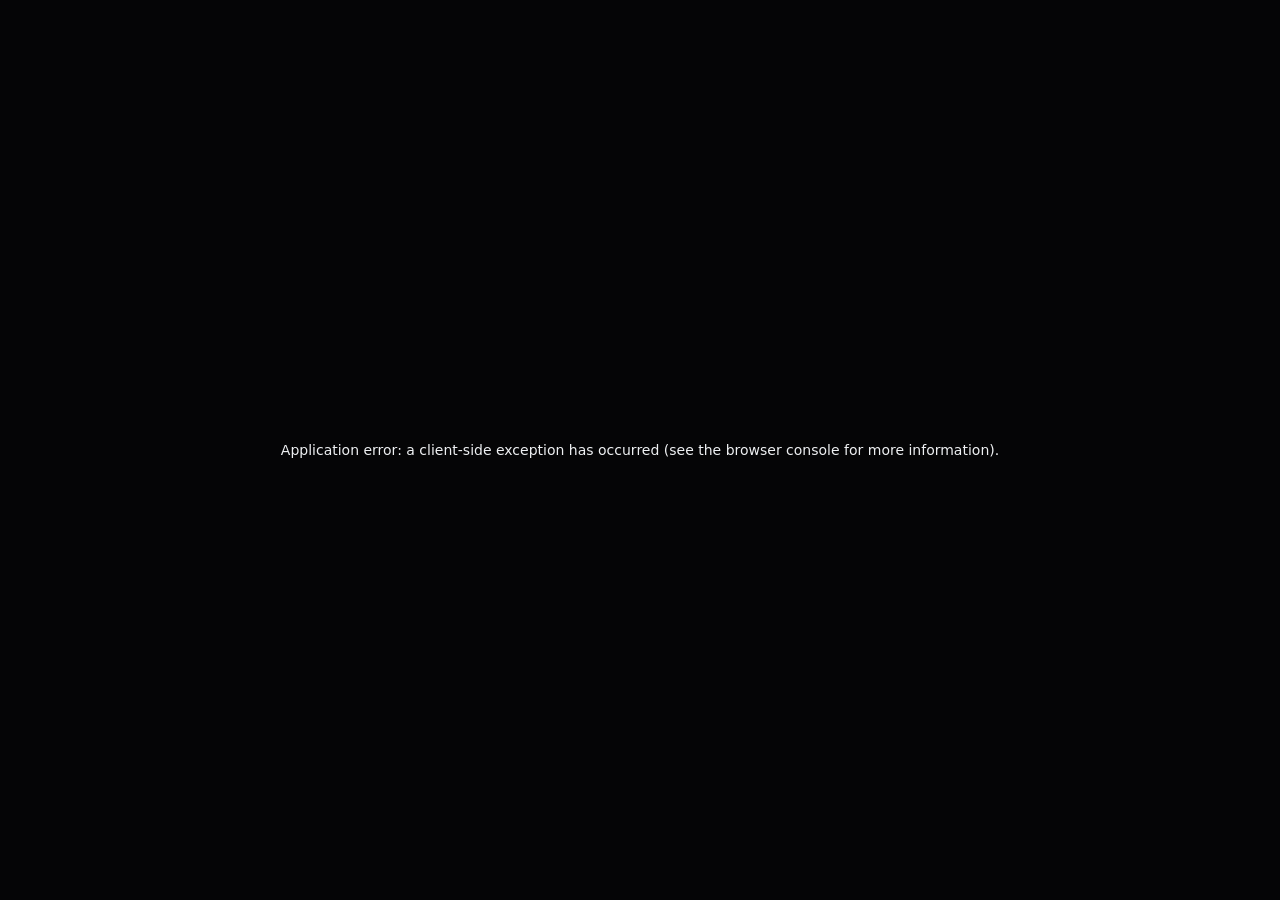
==== commit d46e84a3: "Add Notes, Klipvault screenshot, lighter song preload - Notes window with three write-ups of real pr" ====
--- a/index.html
+++ b/index.html
@@ -1 +1 @@
-<!DOCTYPE html><html lang="en" class="__variable_f367f3 __variable_e70ea7 __variable_9f6af0 __variable_6d24ac"><head><meta charSet="utf-8"/><meta name="viewport" content="width=device-width, initial-scale=1"/><link rel="preload" href="/_next/static/media/558ca1a6aa3cb55e-s.p.woff2" as="font" crossorigin="" type="font/woff2"/><link rel="preload" href="/_next/static/media/63fe087876587bbb-s.p.woff2" as="font" crossorigin="" type="font/woff2"/><link rel="preload" href="/_next/static/media/d4c34a86ae43ab6e-s.p.woff2" as="font" crossorigin="" type="font/woff2"/><link rel="preload" href="/_next/static/media/e4af272ccee01ff0-s.p.woff2" as="font" crossorigin="" type="font/woff2"/><link rel="stylesheet" href="/_next/static/css/95b822dbbd2d20f3.css" data-precedence="next"/><link rel="preload" as="script" fetchPriority="low" href="/_next/static/chunks/webpack-96e79181589812a7.js"/><script src="/_next/static/chunks/fd9d1056-b343dce2f8ea52f7.js" async=""></script><script src="/_next/static/chunks/117-c90b124bfcc13ffc.js" async=""></script><script src="/_next/static/chunks/main-app-e9b42d6f9fff74e8.js" async=""></script><script src="/_next/static/chunks/c15bf2b0-7971b3d333b0cf68.js" async=""></script><script src="/_next/static/chunks/897-f29bdd555049b132.js" async=""></script><script src="/_next/static/chunks/app/page-c543cce5d38512a2.js" async=""></script><meta name="theme-color" content="#050506"/><meta name="color-scheme" content="dark"/><title>Rohan Pandey</title><meta name="description" content="Rohan Pandey: frontend, backend, AI, DevOps, SRE and security in one hire. Open to founding and early-stage roles."/><link rel="canonical" href="https://r0wh4n.github.io"/><meta property="og:title" content="Rohan Pandey · Hire one engineer, get the whole team"/><meta property="og:description" content="Rohan Pandey: frontend, backend, AI, DevOps, SRE and security in one hire. Open to founding and early-stage roles."/><meta property="og:url" content="https://r0wh4n.github.io"/><meta property="og:image" content="https://r0wh4n.github.io/og.png"/><meta property="og:image:width" content="1200"/><meta property="og:image:height" content="630"/><meta property="og:image:alt" content="Hire one engineer. Get the whole team. Rohan Pandey."/><meta property="og:type" content="website"/><meta name="twitter:card" content="summary_large_image"/><meta name="twitter:title" content="Rohan Pandey · Hire one engineer, get the whole team"/><meta name="twitter:description" content="Rohan Pandey: frontend, backend, AI, DevOps, SRE and security in one hire. Open to founding and early-stage roles."/><meta name="twitter:image" content="https://r0wh4n.github.io/og.png"/><meta name="twitter:image:width" content="1200"/><meta name="twitter:image:height" content="630"/><meta name="twitter:image:alt" content="Hire one engineer. Get the whole team. Rohan Pandey."/><link rel="icon" href="/icon.svg"/><link rel="apple-touch-icon" href="/apple-touch-icon.png"/><meta name="next-size-adjust"/><script src="/_next/static/chunks/polyfills-42372ed130431b0a.js" noModule=""></script></head><body><div class="wall" aria-hidden="true"><canvas class="wall-dots"></canvas><div class="wall-spot"></div><div class="wall-vignette"></div><div class="wall-scrim"></div><div class="wall-grain"></div><div class="wall-scanline"></div></div><nav class="menubar" aria-label="Menu bar"><div class="mb-l"><button class="mb-logo" aria-label="Open terminal"><svg width="16" height="16" viewBox="0 0 32 32" fill="none" stroke="currentColor" stroke-width="0" stroke-linecap="round" stroke-linejoin="round" aria-hidden="true"><rect width="32" height="32" rx="8" fill="var(--red)"></rect><path d="M10 23V9h6.5a4.3 4.3 0 0 1 0 8.6H10m6.2 0L22 23" fill="none" stroke="#fff" stroke-width="2.6" stroke-linecap="round" stroke-linejoin="round"></path></svg></button><b class="mb-app">r0wh4n</b><button class="mb-item">About</button><button class="mb-item">Work</button><button class="mb-item">Experience</button><button class="mb-item">Skills</button><button class="mb-item">Terminal</button><button class="mb-item">Contact</button></div><div class="mb-r"><a class="mb-item" href="/Resume.pdf" target="_blank" rel="noopener">Résumé ↗</a><span class="mb-clock"></span></div></nav><main class="desk" aria-label="Desktop"><section class="hero" aria-labelledby="hero-title"><p class="status"><i></i>Open to founding &amp; early-stage roles</p><h1 id="hero-title" class="hero-h"><span class="l1"><span class="mask"><span class="word" style="--w:0">Hire</span></span> <span class="mask"><span class="word" style="--w:1">one</span></span> <span class="mask"><span class="word" style="--w:2">engineer.</span></span></span><span class="l2"><span class="mask"><span class="word" style="--w:3">Get</span></span> <span class="mask"><span class="word" style="--w:4">the</span></span> <span class="mask"><span class="word" style="--w:5">whole</span></span> <span class="mask"><span class="word" style="--w:6">team.</span></span></span></h1><p class="hero-sub" aria-label="ROHAN PANDEY — FRONTEND · BACKEND · AI · DEVOPS · SRE · SECURITY"><span aria-hidden="true">ROHAN PANDEY — FRONTEND · BACKEND · AI · DEVOPS · SRE · SECURITY</span></p><div class="hero-cta"><a class="btn red" href="mailto:r0wh4n8750@gmail.com?subject=Founding%20engineer%20role">Email me</a><button class="btn">See the work <span aria-hidden="true">→</span></button></div></section><div class="side"><section class="music" aria-label="Music player: Loser by Tame Impala"><audio src="/music.mp3" loop="" preload="auto"></audio><div class="music-deck"><button class="disc" aria-label="Play Loser by Tame Impala"><span class="vinyl"><span class="disc-label"><b>TI</b></span><i class="disc-hole"></i></span><span class="disc-play"><svg width="22" height="22" viewBox="0 0 24 24" fill="none" stroke="currentColor" stroke-width="1.7" stroke-linecap="round" stroke-linejoin="round" aria-hidden="true"><path d="M7 4l13 8-13 8z" fill="currentColor"></path></svg></span></button><span class="arm" aria-hidden="true"><i></i></span><div class="music-txt"><p class="deck-k hint" aria-live="polite">Tap anywhere for sound</p><p class="deck-t">Loser</p><p class="deck-a">Tame Impala</p></div><span class="eq" aria-hidden="true"><i></i><i></i><i></i><i></i></span></div></section><section class="about-card" aria-labelledby="about-card-h"><p class="deck-k" id="about-card-h">About me</p><p class="about-short">I’m Rohan, a keen learner who’d rather figure a problem out than wait for someone to hand me the answer.</p><button class="about-more">Read more <span aria-hidden="true">→</span></button></section></div></main><div class="dock" role="toolbar" aria-label="Dock"><button class="dk" aria-label="Open About"><span class="dk-tile"><svg width="22" height="22" viewBox="0 0 24 24" fill="none" stroke="currentColor" stroke-width="1.7" stroke-linecap="round" stroke-linejoin="round" aria-hidden="true"><circle cx="12" cy="12" r="9"></circle><path d="M12 11v6M12 7.5v.01"></path></svg></span><span class="dk-tip" aria-hidden="true">About</span></button><button class="dk" aria-label="Open Work"><span class="dk-tile red"><svg width="22" height="22" viewBox="0 0 24 24" fill="none" stroke="currentColor" stroke-width="1.7" stroke-linecap="round" stroke-linejoin="round" aria-hidden="true"><path d="M3 7a2 2 0 0 1 2-2h4l2 2h8a2 2 0 0 1 2 2v8a2 2 0 0 1-2 2H5a2 2 0 0 1-2-2z"></path></svg></span><span class="dk-tip" aria-hidden="true">Work</span></button><button class="dk" aria-label="Open Experience"><span class="dk-tile"><svg width="22" height="22" viewBox="0 0 24 24" fill="none" stroke="currentColor" stroke-width="1.7" stroke-linecap="round" stroke-linejoin="round" aria-hidden="true"><rect x="3" y="7" width="18" height="13" rx="2"></rect><path d="M8 7V5a2 2 0 0 1 2-2h4a2 2 0 0 1 2 2v2M3 12h18"></path></svg></span><span class="dk-tip" aria-hidden="true">Experience</span></button><button class="dk" aria-label="Open Terminal"><span class="dk-tile"><svg width="22" height="22" viewBox="0 0 24 24" fill="none" stroke="currentColor" stroke-width="1.7" stroke-linecap="round" stroke-linejoin="round" aria-hidden="true"><rect x="3" y="4" width="18" height="16" rx="2"></rect><path d="m7 9 3 3-3 3M12 15h5"></path></svg></span><span class="dk-tip" aria-hidden="true">Terminal</span></button><button class="dk" aria-label="Open Contact"><span class="dk-tile"><svg width="22" height="22" viewBox="0 0 24 24" fill="none" stroke="currentColor" stroke-width="1.7" stroke-linecap="round" stroke-linejoin="round" aria-hidden="true"><rect x="3" y="5" width="18" height="14" rx="2"></rect><path d="m3 7 9 6 9-6"></path></svg></span><span class="dk-tip" aria-hidden="true">Contact</span></button><span class="dk-sep" aria-hidden="true"></span><a class="dk out" href="/Resume.pdf" target="_blank" rel="noopener" aria-label="Résumé (opens in new tab)"><span class="dk-tile"><svg width="22" height="22" viewBox="0 0 24 24" fill="none" stroke="currentColor" stroke-width="1.7" stroke-linecap="round" stroke-linejoin="round" aria-hidden="true"><path d="M14 3H7a2 2 0 0 0-2 2v14a2 2 0 0 0 2 2h10a2 2 0 0 0 2-2V8z"></path><path d="M14 3v5h5M9 13h6M9 17h6"></path></svg></span><span class="dk-tip" aria-hidden="true">Résumé</span></a><a class="dk out" href="https://github.com/r0wh4n" target="_blank" rel="noopener" aria-label="GitHub (opens in new tab)"><span class="dk-tile"><svg width="22" height="22" viewBox="0 0 24 24" fill="none" stroke="currentColor" stroke-width="1.7" stroke-linecap="round" stroke-linejoin="round" aria-hidden="true"><path d="m8 7-5 5 5 5M16 7l5 5-5 5M14 4l-4 16"></path></svg></span><span class="dk-tip" aria-hidden="true">GitHub</span></a><a class="dk out" href="https://www.linkedin.com/in/r0wh4n/" target="_blank" rel="noopener" aria-label="LinkedIn (opens in new tab)"><span class="dk-tile"><svg width="22" height="22" viewBox="0 0 24 24" fill="none" stroke="currentColor" stroke-width="1.7" stroke-linecap="round" stroke-linejoin="round" aria-hidden="true"><circle cx="12" cy="8" r="4"></circle><path d="M4 21a8 8 0 0 1 16 0"></path></svg></span><span class="dk-tip" aria-hidden="true">LinkedIn</span></a></div><section id="win-about" class="win w-mid" role="dialog" aria-label="About me" hidden="" style="z-index:100;--off:0"><header class="win-bar"><button class="win-close" aria-label="Close About me"><span></span></button><span class="win-title">About me</span><kbd class="win-hint">esc</kbd></header><div class="win-body"><div class="pg"><div class="about-top rv"><div class="about-mark" aria-hidden="true"><span>RP</span></div><div><h2 class="pg-h">About me</h2><p class="about-lead">I’m Rohan, a keen learner who’d rather figure a problem out than wait for someone to hand me the answer.</p></div></div><p class="about-p rv">That’s how I’ve learned everything I know. I started out writing React and Flask apps, learned my way into AWS and Kubernetes on the job, and ended up setting up and monitoring SonyLIV’s streaming for Asia Cup 2025.</p><p class="about-p rv">When something breaks, I read the logs, the docs and the source until I understand why, then fix the cause instead of the symptom. That habit is how I caught a WAF rule that would have broken production before it ever shipped.</p><p class="about-p rv">Today I’m a security engineer at CARS24, where I also built TokenDrive, the company’s AI usage platform. On my own I ship products like Ping and Klipvault, usually by learning whatever the product needs as I go.</p><p class="about-p rv">I’m looking for a founding or early-stage team that wants someone who figures things out and owns all of it: the product, the infrastructure, reliability and security.</p><dl class="facts rv"><div><dt>How I learn</dt><dd>By building it, breaking it and fixing it</dd></div><div><dt>When I’m stuck</dt><dd>Dig in first, then share what I found</dd></div><div><dt>Based</dt><dd>Delhi · remote, US-hours friendly</dd></div><div><dt>Building since</dt><dd>2022</dd></div></dl></div></div></section><section id="win-projects" class="win " role="dialog" aria-label="Projects" hidden="" style="z-index:100;--off:0"><header class="win-bar"><button class="win-close" aria-label="Close Projects"><span></span></button><span class="win-title">Projects</span><kbd class="win-hint">esc</kbd></header><div class="win-body"><div class="pg"><h2 class="pg-h rv">Work</h2><ol class="rows"><li id="projects-ping" class="rv"><details open=""><summary><span class="row-n">01</span><span class="row-name">Ping</span><span class="row-kind">A shared room where AI coding agents work together.</span><span class="row-meta">Live</span></summary><div class="row-body"><div><p>Claude Code, Codex and Cursor share one room, one project context and one timeline of commits, PRs and CI. Also an end-to-end encrypted chat app. Ships as a Claude Code plugin.</p><p class="row-tags">Next.js · Supabase · WebSockets · MCP</p><a class="row-link" href="https://theping.chat/agents" target="_blank" rel="noopener">theping.chat<!-- --> ↗</a></div><img src="/ping.png" alt="Ping landing page" width="1280" height="660" loading="lazy"/></div></details></li><li id="projects-tokendrive" class="rv"><details><summary><span class="row-n">02</span><span class="row-name">TokenDrive</span><span class="row-kind">AI usage and spend visibility for a whole company.</span><span class="row-meta">Internal · CARS24</span></summary><div class="row-body"><div><p>Shows how teams adopt AI tools and what they spend. I designed, built and rolled it out across five departments.</p><p class="row-tags">Platform · Data pipeline · Rollout</p></div></div></details></li><li id="projects-securityhub" class="rv"><details><summary><span class="row-n">03</span><span class="row-name">SecurityHub</span><span class="row-kind">One command center for the company’s security posture.</span><span class="row-meta">Internal · CARS24</span></summary><div class="row-body"><div><p>I designed and built SecurityHub to pull code, cloud and supply-chain risk into one place, so the security team can see what’s open, what’s fixed and what needs attention today.</p><ul class="row-list"><li>Catches secrets leaked in pull requests across every GitHub org, and tracks each one until it’s resolved, dismissed or flagged as a bypass.</li><li>Runs security checks across the company’s AWS accounts and shows what passed and what failed in the latest scan.</li><li>Scans every repo daily for compromised open-source packages against public threat intel, so “are we affected?” gets an answer in minutes.</li><li>Surfaces risky GitHub activity, like protection bypasses and permission changes, for review by severity.</li><li>Rolls it all up into one posture overview, and ships an MCP server so engineers can ask their AI assistant about it directly.</li></ul><p class="row-tags">Secret scanning · Cloud posture · Supply chain · Audit trail · MCP</p></div></div></details></li><li id="projects-klipvault" class="rv"><details><summary><span class="row-n">04</span><span class="row-name">Klipvault</span><span class="row-kind">An encrypted clipboard manager for the Mac.</span><span class="row-meta">Open source</span></summary><div class="row-body"><div><p>AES-256-GCM on every item before it touches disk, secret detection, Touch ID per clip, and zero network code.</p><p class="row-tags">Swift · SwiftUI · CryptoKit</p><a class="row-link" href="https://github.com/r0wh4n/Klipvault" target="_blank" rel="noopener">GitHub<!-- --> ↗</a></div></div></details></li><li id="projects-resume-tailor" class="rv"><details><summary><span class="row-n">05</span><span class="row-name">Resume Tailor</span><span class="row-kind">Tailors a résumé to a job without inventing anything.</span><span class="row-meta">Open source</span></summary><div class="row-body"><div><p>A writer model rewrites, a screener grades it requirement by requirement, and they loop until the score stops climbing. Built in about two days.</p><p class="row-tags">Python · Flask · OpenAI · Anthropic</p><a class="row-link" href="https://github.com/r0wh4n/resume-tailor" target="_blank" rel="noopener">GitHub<!-- --> ↗</a></div></div></details></li><li id="projects-hey-buddy" class="rv"><details><summary><span class="row-n">06</span><span class="row-name">Hey Buddy</span><span class="row-kind">A voice assistant that runs your Mac.</span><span class="row-meta">Private</span></summary><div class="row-body"><div><p>On-device Whisper, LLM planning, and AppleScript actions. It asks for a spoken yes before anything risky.</p><p class="row-tags">Python · Whisper · AppleScript</p></div></div></details></li></ol></div></div></section><section id="win-experience" class="win " role="dialog" aria-label="Experience" hidden="" style="z-index:100;--off:0"><header class="win-bar"><button class="win-close" aria-label="Close Experience"><span></span></button><span class="win-title">Experience</span><kbd class="win-hint">esc</kbd></header><div class="win-body"><div class="pg"><h2 class="pg-h rv">Experience</h2><ol class="rows"><li id="experience-cars24" class="rv"><details open=""><summary><span class="row-n">2025 — now</span><span class="row-name">CARS24</span><span class="row-kind">TokenDrive, SecurityHub, zero-trust access, org-wide AppSec.</span><span class="row-meta">Security / DevSecOps Engineer</span></summary><ul class="row-points"><li>Built TokenDrive, the internal AI usage platform, and rolled it out across five departments.</li><li>Built SecurityHub, one command center for code, cloud and supply-chain security findings, with an MCP server for AI assistants.</li><li>Moving hundreds of internal tools behind zero-trust access with one reusable policy.</li><li>In-house GitHub Advanced Security equivalent: Semgrep, Trivy, TruffleHog, least-privilege CI.</li><li>Cloud incident response on AWS and GCP, WAF rule design and safe rollout.</li></ul></details></li><li id="experience-sonyliv" class="rv"><details><summary><span class="row-n">2024 — 2025</span><span class="row-name">SonyLIV</span><span class="row-kind">Set up and monitored streaming for Asia Cup 2025.</span><span class="row-meta">DevOps Engineer · via AtomBuild</span></summary><ul class="row-points"><li>Set up and monitored the streaming infrastructure for Asia Cup 2025. Smooth deployment, very happy client.</li><li>AWS (EKS, ECS, RDS, S3), Terraform and Terragrunt, GitOps with Helm and Argo CD.</li><li>Observability in Grafana, VictoriaMetrics, Datadog and Coralogix.</li></ul></details></li><li id="experience-atombuild-devops" class="rv"><details><summary><span class="row-n">2023 — 2024</span><span class="row-name">AtomBuild</span><span class="row-kind">Azure DevOps, AKS and EKS, Terraform, observability.</span><span class="row-meta">DevOps Engineer</span></summary><ul class="row-points"><li>Azure DevOps pipelines deploying containers to AKS, plus EKS and ECS workloads.</li><li>Hardened Kubernetes and added SAST, DAST and secret scanning to CI/CD.</li></ul></details></li><li id="experience-atombuild" class="rv"><details><summary><span class="row-n">2022 — 2023</span><span class="row-name">AtomBuild</span><span class="row-kind">React, Flask, Docker, Jenkins. Cut AWS costs about 20%.</span><span class="row-meta">Engineering Trainee / DevOps Intern</span></summary><ul class="row-points"><li>Built a React website and a Flask and MongoDB app, and Dockerized it.</li><li>Jenkins CI/CD and CloudFormation; cut AWS costs about 20% by right-sizing.</li></ul></details></li></ol></div></div></section><section id="win-skills" class="win " role="dialog" aria-label="Skills" hidden="" style="z-index:100;--off:0"><header class="win-bar"><button class="win-close" aria-label="Close Skills"><span></span></button><span class="win-title">Skills</span><kbd class="win-hint">esc</kbd></header><div class="win-body"><div class="pg"><h2 class="pg-h rv">Every layer</h2><p class="pg-sub rv">One request through a typical product touches six layers. I’ve built or run every one.</p><div class="trace rv" role="list" aria-label="Six layers, shown as an illustrative request trace"><div class="tr" role="listitem" id="skills-frontend" style="--tone:var(--t1);--i:0"><span class="tr-name">Frontend</span><span class="tr-track"><i style="left:0%;width:max(4px, 100%)"></i></span><span class="tr-tools">React · Next.js · TypeScript · SwiftUI</span></div><div class="tr" role="listitem" id="skills-security" style="--tone:var(--red);--i:1"><span class="tr-name">Security</span><span class="tr-track"><i style="left:2.5%;width:max(4px, 5.8%)"></i></span><span class="tr-tools">Zero trust · WAF · AppSec · IAM · SIEM</span></div><div class="tr" role="listitem" id="skills-devops" style="--tone:var(--t3);--i:2"><span class="tr-name">DevOps</span><span class="tr-track"><i style="left:9.2%;width:max(4px, 74%)"></i></span><span class="tr-tools">AWS · Kubernetes · Terraform · Argo CD</span></div><div class="tr" role="listitem" id="skills-backend" style="--tone:var(--t2);--i:3"><span class="tr-name">Backend</span><span class="tr-track"><i style="left:11.7%;width:max(4px, 67.5%)"></i></span><span class="tr-tools">Node.js · Python · Postgres · Redis · Kafka</span></div><div class="tr" role="listitem" id="skills-ai" style="--tone:var(--red-hot);--i:4"><span class="tr-name">AI &amp; agents</span><span class="tr-track"><i style="left:29%;width:max(4px, 33%)"></i></span><span class="tr-tools">OpenAI · Anthropic · MCP · Claude Code</span></div><div class="tr" role="listitem" id="skills-sre" style="--tone:var(--red-deep);--i:5"><span class="tr-name">SRE</span><span class="tr-track"><i style="left:83%;width:max(4px, 6%)"></i></span><span class="tr-tools">Grafana · Datadog · on-call · live events</span></div></div></div></div></section><section id="win-contact" class="win w-small" role="dialog" aria-label="Contact" hidden="" style="z-index:100;--off:0"><header class="win-bar"><button class="win-close" aria-label="Close Contact"><span></span></button><span class="win-title">Contact</span><kbd class="win-hint">esc</kbd></header><div class="win-body"><div class="pg contact"><h2 class="contact-h rv">Let’s <em>talk.</em></h2><p class="pg-sub rv">Founding or early engineering role, where I own all of it from day one.</p><div class="mailrow rv"><a class="mail" href="mailto:r0wh4n8750@gmail.com?subject=Founding%20engineer%20role">r0wh4n8750@gmail.com</a><button class="btn small">Copy</button><span class="sr-only" role="status"></span></div><p class="links rv"><a href="https://www.linkedin.com/in/r0wh4n/" target="_blank" rel="noopener">LinkedIn ↗</a><a href="https://github.com/r0wh4n" target="_blank" rel="noopener">GitHub ↗</a><a href="https://x.com/R0wh4n" target="_blank" rel="noopener">X ↗</a><a href="/Resume.pdf" target="_blank" rel="noopener">Résumé ↗</a></p></div></div></section><section id="win-terminal" class="win w-term" role="dialog" aria-label="rohan@rohanos" hidden="" style="z-index:100;--off:0"><header class="win-bar"><button class="win-close" aria-label="Close rohan@rohanos"><span></span></button><span class="win-title">rohan@rohanos</span><kbd class="win-hint">esc</kbd></header><div class="win-body"><div class="term"><p class="term-l out">RohanOS 1.0 · type `help` to see commands.</p><form class="term-row"><label for="term-in" class="term-p">rohan@rohanos ~ %</label><input id="term-in" autoComplete="off" autoCapitalize="off" spellCheck="false" aria-label="Terminal command"/></form><div></div></div></div></section><script src="/_next/static/chunks/webpack-96e79181589812a7.js" async=""></script><script>(self.__next_f=self.__next_f||[]).push([0]);self.__next_f.push([2,null])</script><script>self.__next_f.push([1,"1:HL[\"/_next/static/media/558ca1a6aa3cb55e-s.p.woff2\",\"font\",{\"crossOrigin\":\"\",\"type\":\"font/woff2\"}]\n2:HL[\"/_next/static/media/63fe087876587bbb-s.p.woff2\",\"font\",{\"crossOrigin\":\"\",\"type\":\"font/woff2\"}]\n3:HL[\"/_next/static/media/d4c34a86ae43ab6e-s.p.woff2\",\"font\",{\"crossOrigin\":\"\",\"type\":\"font/woff2\"}]\n4:HL[\"/_next/static/media/e4af272ccee01ff0-s.p.woff2\",\"font\",{\"crossOrigin\":\"\",\"type\":\"font/woff2\"}]\n5:HL[\"/_next/static/css/95b822dbbd2d20f3.css\",\"style\"]\n"])</script><script>self.__next_f.push([1,"6:I[2846,[],\"\"]\n8:I[1457,[\"922\",\"static/chunks/c15bf2b0-7971b3d333b0cf68.js\",\"897\",\"static/chunks/897-f29bdd555049b132.js\",\"931\",\"static/chunks/app/page-c543cce5d38512a2.js\"],\"default\"]\n9:I[4707,[],\"\"]\na:I[6423,[],\"\"]\nc:I[1060,[],\"\"]\nd:[]\n"])</script><script>self.__next_f.push([1,"0:[\"$\",\"$L6\",null,{\"buildId\":\"DwY0k8PhG8jvCKiXPz9Sy\",\"assetPrefix\":\"\",\"urlParts\":[\"\",\"\"],\"initialTree\":[\"\",{\"children\":[\"__PAGE__\",{}]},\"$undefined\",\"$undefined\",true],\"initialSeedData\":[\"\",{\"children\":[\"__PAGE__\",{},[[\"$L7\",[\"$\",\"$L8\",null,{}],null],null],null]},[[[[\"$\",\"link\",\"0\",{\"rel\":\"stylesheet\",\"href\":\"/_next/static/css/95b822dbbd2d20f3.css\",\"precedence\":\"next\",\"crossOrigin\":\"$undefined\"}]],[\"$\",\"html\",null,{\"lang\":\"en\",\"className\":\"__variable_f367f3 __variable_e70ea7 __variable_9f6af0 __variable_6d24ac\",\"suppressHydrationWarning\":true,\"children\":[\"$\",\"body\",null,{\"children\":[\"$\",\"$L9\",null,{\"parallelRouterKey\":\"children\",\"segmentPath\":[\"children\"],\"error\":\"$undefined\",\"errorStyles\":\"$undefined\",\"errorScripts\":\"$undefined\",\"template\":[\"$\",\"$La\",null,{}],\"templateStyles\":\"$undefined\",\"templateScripts\":\"$undefined\",\"notFound\":[[\"$\",\"title\",null,{\"children\":\"404: This page could not be found.\"}],[\"$\",\"div\",null,{\"style\":{\"fontFamily\":\"system-ui,\\\"Segoe UI\\\",Roboto,Helvetica,Arial,sans-serif,\\\"Apple Color Emoji\\\",\\\"Segoe UI Emoji\\\"\",\"height\":\"100vh\",\"textAlign\":\"center\",\"display\":\"flex\",\"flexDirection\":\"column\",\"alignItems\":\"center\",\"justifyContent\":\"center\"},\"children\":[\"$\",\"div\",null,{\"children\":[[\"$\",\"style\",null,{\"dangerouslySetInnerHTML\":{\"__html\":\"body{color:#000;background:#fff;margin:0}.next-error-h1{border-right:1px solid rgba(0,0,0,.3)}@media (prefers-color-scheme:dark){body{color:#fff;background:#000}.next-error-h1{border-right:1px solid rgba(255,255,255,.3)}}\"}}],[\"$\",\"h1\",null,{\"className\":\"next-error-h1\",\"style\":{\"display\":\"inline-block\",\"margin\":\"0 20px 0 0\",\"padding\":\"0 23px 0 0\",\"fontSize\":24,\"fontWeight\":500,\"verticalAlign\":\"top\",\"lineHeight\":\"49px\"},\"children\":\"404\"}],[\"$\",\"div\",null,{\"style\":{\"display\":\"inline-block\"},\"children\":[\"$\",\"h2\",null,{\"style\":{\"fontSize\":14,\"fontWeight\":400,\"lineHeight\":\"49px\",\"margin\":0},\"children\":\"This page could not be found.\"}]}]]}]}]],\"notFoundStyles\":[]}]}]}]],null],null],\"couldBeIntercepted\":false,\"initialHead\":[null,\"$Lb\"],\"globalErrorComponent\":\"$c\",\"missingSlots\":\"$Wd\"}]\n"])</script><script>self.__next_f.push([1,"b:[[\"$\",\"meta\",\"0\",{\"name\":\"viewport\",\"content\":\"width=device-width, initial-scale=1\"}],[\"$\",\"meta\",\"1\",{\"name\":\"theme-color\",\"content\":\"#050506\"}],[\"$\",\"meta\",\"2\",{\"name\":\"color-scheme\",\"content\":\"dark\"}],[\"$\",\"meta\",\"3\",{\"charSet\":\"utf-8\"}],[\"$\",\"title\",\"4\",{\"children\":\"Rohan Pandey\"}],[\"$\",\"meta\",\"5\",{\"name\":\"description\",\"content\":\"Rohan Pandey: frontend, backend, AI, DevOps, SRE and security in one hire. Open to founding and early-stage roles.\"}],[\"$\",\"link\",\"6\",{\"rel\":\"canonical\",\"href\":\"https://r0wh4n.github.io\"}],[\"$\",\"meta\",\"7\",{\"property\":\"og:title\",\"content\":\"Rohan Pandey · Hire one engineer, get the whole team\"}],[\"$\",\"meta\",\"8\",{\"property\":\"og:description\",\"content\":\"Rohan Pandey: frontend, backend, AI, DevOps, SRE and security in one hire. Open to founding and early-stage roles.\"}],[\"$\",\"meta\",\"9\",{\"property\":\"og:url\",\"content\":\"https://r0wh4n.github.io\"}],[\"$\",\"meta\",\"10\",{\"property\":\"og:image\",\"content\":\"https://r0wh4n.github.io/og.png\"}],[\"$\",\"meta\",\"11\",{\"property\":\"og:image:width\",\"content\":\"1200\"}],[\"$\",\"meta\",\"12\",{\"property\":\"og:image:height\",\"content\":\"630\"}],[\"$\",\"meta\",\"13\",{\"property\":\"og:image:alt\",\"content\":\"Hire one engineer. Get the whole team. Rohan Pandey.\"}],[\"$\",\"meta\",\"14\",{\"property\":\"og:type\",\"content\":\"website\"}],[\"$\",\"meta\",\"15\",{\"name\":\"twitter:card\",\"content\":\"summary_large_image\"}],[\"$\",\"meta\",\"16\",{\"name\":\"twitter:title\",\"content\":\"Rohan Pandey · Hire one engineer, get the whole team\"}],[\"$\",\"meta\",\"17\",{\"name\":\"twitter:description\",\"content\":\"Rohan Pandey: frontend, backend, AI, DevOps, SRE and security in one hire. Open to founding and early-stage roles.\"}],[\"$\",\"meta\",\"18\",{\"name\":\"twitter:image\",\"content\":\"https://r0wh4n.github.io/og.png\"}],[\"$\",\"meta\",\"19\",{\"name\":\"twitter:image:width\",\"content\":\"1200\"}],[\"$\",\"meta\",\"20\",{\"name\":\"twitter:image:height\",\"content\":\"630\"}],[\"$\",\"meta\",\"21\",{\"name\":\"twitter:image:alt\",\"content\":\"Hire one engineer. Get the whole team. Rohan Pandey.\"}],[\"$\",\"link\",\"22\",{\"rel\":\"icon\",\"href\":\"/icon.svg\"}],[\"$\",\"link\",\"23\",{\"rel\":\"apple-touch-icon\",\"href\":\"/apple-touch-icon.png\"}],[\"$\",\"meta\",\"24\",{\"name\":\"next-size-adjust\"}]]\n"])</script><script>self.__next_f.push([1,"7:null\n"])</script></body></html>+<!DOCTYPE html><html lang="en" class="__variable_f367f3 __variable_e70ea7 __variable_9f6af0 __variable_6d24ac"><head><meta charSet="utf-8"/><meta name="viewport" content="width=device-width, initial-scale=1"/><link rel="preload" href="/_next/static/media/558ca1a6aa3cb55e-s.p.woff2" as="font" crossorigin="" type="font/woff2"/><link rel="preload" href="/_next/static/media/63fe087876587bbb-s.p.woff2" as="font" crossorigin="" type="font/woff2"/><link rel="preload" href="/_next/static/media/d4c34a86ae43ab6e-s.p.woff2" as="font" crossorigin="" type="font/woff2"/><link rel="preload" href="/_next/static/media/e4af272ccee01ff0-s.p.woff2" as="font" crossorigin="" type="font/woff2"/><link rel="stylesheet" href="/_next/static/css/cb3df40f7e1e9d3b.css" data-precedence="next"/><link rel="preload" as="script" fetchPriority="low" href="/_next/static/chunks/webpack-96e79181589812a7.js"/><script src="/_next/static/chunks/fd9d1056-b343dce2f8ea52f7.js" async=""></script><script src="/_next/static/chunks/117-c90b124bfcc13ffc.js" async=""></script><script src="/_next/static/chunks/main-app-e9b42d6f9fff74e8.js" async=""></script><script src="/_next/static/chunks/c15bf2b0-7971b3d333b0cf68.js" async=""></script><script src="/_next/static/chunks/897-f29bdd555049b132.js" async=""></script><script src="/_next/static/chunks/app/page-58106619c727ec54.js" async=""></script><meta name="theme-color" content="#050506"/><meta name="color-scheme" content="dark"/><title>Rohan Pandey</title><meta name="description" content="Rohan Pandey: frontend, backend, AI, DevOps, SRE and security in one hire. Open to founding and early-stage roles."/><link rel="canonical" href="https://r0wh4n.github.io"/><meta property="og:title" content="Rohan Pandey · Hire one engineer, get the whole team"/><meta property="og:description" content="Rohan Pandey: frontend, backend, AI, DevOps, SRE and security in one hire. Open to founding and early-stage roles."/><meta property="og:url" content="https://r0wh4n.github.io"/><meta property="og:image" content="https://r0wh4n.github.io/og.png"/><meta property="og:image:width" content="1200"/><meta property="og:image:height" content="630"/><meta property="og:image:alt" content="Hire one engineer. Get the whole team. Rohan Pandey."/><meta property="og:type" content="website"/><meta name="twitter:card" content="summary_large_image"/><meta name="twitter:title" content="Rohan Pandey · Hire one engineer, get the whole team"/><meta name="twitter:description" content="Rohan Pandey: frontend, backend, AI, DevOps, SRE and security in one hire. Open to founding and early-stage roles."/><meta name="twitter:image" content="https://r0wh4n.github.io/og.png"/><meta name="twitter:image:width" content="1200"/><meta name="twitter:image:height" content="630"/><meta name="twitter:image:alt" content="Hire one engineer. Get the whole team. Rohan Pandey."/><link rel="icon" href="/icon.svg"/><link rel="apple-touch-icon" href="/apple-touch-icon.png"/><meta name="next-size-adjust"/><script src="/_next/static/chunks/polyfills-42372ed130431b0a.js" noModule=""></script></head><body><div class="wall" aria-hidden="true"><canvas class="wall-dots"></canvas><div class="wall-spot"></div><div class="wall-vignette"></div><div class="wall-scrim"></div><div class="wall-grain"></div><div class="wall-scanline"></div></div><nav class="menubar" aria-label="Menu bar"><div class="mb-l"><button class="mb-logo" aria-label="Open terminal"><svg width="16" height="16" viewBox="0 0 32 32" fill="none" stroke="currentColor" stroke-width="0" stroke-linecap="round" stroke-linejoin="round" aria-hidden="true"><rect width="32" height="32" rx="8" fill="var(--red)"></rect><path d="M10 23V9h6.5a4.3 4.3 0 0 1 0 8.6H10m6.2 0L22 23" fill="none" stroke="#fff" stroke-width="2.6" stroke-linecap="round" stroke-linejoin="round"></path></svg></button><b class="mb-app">r0wh4n</b><button class="mb-item">About</button><button class="mb-item">Work</button><button class="mb-item">Experience</button><button class="mb-item">Skills</button><button class="mb-item">Notes</button><button class="mb-item">Terminal</button><button class="mb-item">Contact</button></div><div class="mb-r"><a class="mb-item" href="/Resume.pdf" target="_blank" rel="noopener">Résumé ↗</a><span class="mb-clock"></span></div></nav><main class="desk" aria-label="Desktop"><section class="hero" aria-labelledby="hero-title"><p class="status"><i></i>Open to founding &amp; early-stage roles</p><h1 id="hero-title" class="hero-h"><span class="l1"><span class="mask"><span class="word" style="--w:0">Hire</span></span> <span class="mask"><span class="word" style="--w:1">one</span></span> <span class="mask"><span class="word" style="--w:2">engineer.</span></span></span><span class="l2"><span class="mask"><span class="word" style="--w:3">Get</span></span> <span class="mask"><span class="word" style="--w:4">the</span></span> <span class="mask"><span class="word" style="--w:5">whole</span></span> <span class="mask"><span class="word" style="--w:6">team.</span></span></span></h1><p class="hero-sub" aria-label="ROHAN PANDEY — FRONTEND · BACKEND · AI · DEVOPS · SRE · SECURITY"><span aria-hidden="true">ROHAN PANDEY — FRONTEND · BACKEND · AI · DEVOPS · SRE · SECURITY</span></p><div class="hero-cta"><a class="btn red" href="mailto:r0wh4n8750@gmail.com?subject=Founding%20engineer%20role">Email me</a><button class="btn">See the work <span aria-hidden="true">→</span></button></div></section><div class="side"><section class="music" aria-label="Music player: Loser by Tame Impala"><audio src="/music.mp3" loop="" preload="metadata"></audio><div class="music-deck"><button class="disc" aria-label="Play Loser by Tame Impala"><span class="vinyl"><span class="disc-label"><b>TI</b></span><i class="disc-hole"></i></span><span class="disc-play"><svg width="22" height="22" viewBox="0 0 24 24" fill="none" stroke="currentColor" stroke-width="1.7" stroke-linecap="round" stroke-linejoin="round" aria-hidden="true"><path d="M7 4l13 8-13 8z" fill="currentColor"></path></svg></span></button><span class="arm" aria-hidden="true"><i></i></span><div class="music-txt"><p class="deck-k hint" aria-live="polite">Tap anywhere for sound</p><p class="deck-t">Loser</p><p class="deck-a">Tame Impala</p></div><span class="eq" aria-hidden="true"><i></i><i></i><i></i><i></i></span></div></section><section class="about-card" aria-labelledby="about-card-h"><p class="deck-k" id="about-card-h">About me</p><p class="about-short">I’m Rohan, a keen learner who’d rather figure a problem out than wait for someone to hand me the answer.</p><button class="about-more">Read more <span aria-hidden="true">→</span></button></section></div></main><div class="dock" role="toolbar" aria-label="Dock"><button class="dk" aria-label="Open About"><span class="dk-tile"><svg width="22" height="22" viewBox="0 0 24 24" fill="none" stroke="currentColor" stroke-width="1.7" stroke-linecap="round" stroke-linejoin="round" aria-hidden="true"><circle cx="12" cy="12" r="9"></circle><path d="M12 11v6M12 7.5v.01"></path></svg></span><span class="dk-tip" aria-hidden="true">About</span></button><button class="dk" aria-label="Open Work"><span class="dk-tile red"><svg width="22" height="22" viewBox="0 0 24 24" fill="none" stroke="currentColor" stroke-width="1.7" stroke-linecap="round" stroke-linejoin="round" aria-hidden="true"><path d="M3 7a2 2 0 0 1 2-2h4l2 2h8a2 2 0 0 1 2 2v8a2 2 0 0 1-2 2H5a2 2 0 0 1-2-2z"></path></svg></span><span class="dk-tip" aria-hidden="true">Work</span></button><button class="dk" aria-label="Open Experience"><span class="dk-tile"><svg width="22" height="22" viewBox="0 0 24 24" fill="none" stroke="currentColor" stroke-width="1.7" stroke-linecap="round" stroke-linejoin="round" aria-hidden="true"><rect x="3" y="7" width="18" height="13" rx="2"></rect><path d="M8 7V5a2 2 0 0 1 2-2h4a2 2 0 0 1 2 2v2M3 12h18"></path></svg></span><span class="dk-tip" aria-hidden="true">Experience</span></button><button class="dk" aria-label="Open Notes"><span class="dk-tile"><svg width="22" height="22" viewBox="0 0 24 24" fill="none" stroke="currentColor" stroke-width="1.7" stroke-linecap="round" stroke-linejoin="round" aria-hidden="true"><path d="M4 20h4L19 9a2.8 2.8 0 0 0-4-4L4 16z"></path><path d="m13.5 6.5 4 4"></path></svg></span><span class="dk-tip" aria-hidden="true">Notes</span></button><button class="dk out" aria-label="Open Terminal"><span class="dk-tile"><svg width="22" height="22" viewBox="0 0 24 24" fill="none" stroke="currentColor" stroke-width="1.7" stroke-linecap="round" stroke-linejoin="round" aria-hidden="true"><rect x="3" y="4" width="18" height="16" rx="2"></rect><path d="m7 9 3 3-3 3M12 15h5"></path></svg></span><span class="dk-tip" aria-hidden="true">Terminal</span></button><button class="dk" aria-label="Open Contact"><span class="dk-tile"><svg width="22" height="22" viewBox="0 0 24 24" fill="none" stroke="currentColor" stroke-width="1.7" stroke-linecap="round" stroke-linejoin="round" aria-hidden="true"><rect x="3" y="5" width="18" height="14" rx="2"></rect><path d="m3 7 9 6 9-6"></path></svg></span><span class="dk-tip" aria-hidden="true">Contact</span></button><span class="dk-sep" aria-hidden="true"></span><a class="dk out" href="/Resume.pdf" target="_blank" rel="noopener" aria-label="Résumé (opens in new tab)"><span class="dk-tile"><svg width="22" height="22" viewBox="0 0 24 24" fill="none" stroke="currentColor" stroke-width="1.7" stroke-linecap="round" stroke-linejoin="round" aria-hidden="true"><path d="M14 3H7a2 2 0 0 0-2 2v14a2 2 0 0 0 2 2h10a2 2 0 0 0 2-2V8z"></path><path d="M14 3v5h5M9 13h6M9 17h6"></path></svg></span><span class="dk-tip" aria-hidden="true">Résumé</span></a><a class="dk out" href="https://github.com/r0wh4n" target="_blank" rel="noopener" aria-label="GitHub (opens in new tab)"><span class="dk-tile"><svg width="22" height="22" viewBox="0 0 24 24" fill="none" stroke="currentColor" stroke-width="1.7" stroke-linecap="round" stroke-linejoin="round" aria-hidden="true"><path d="m8 7-5 5 5 5M16 7l5 5-5 5M14 4l-4 16"></path></svg></span><span class="dk-tip" aria-hidden="true">GitHub</span></a><a class="dk out" href="https://www.linkedin.com/in/r0wh4n/" target="_blank" rel="noopener" aria-label="LinkedIn (opens in new tab)"><span class="dk-tile"><svg width="22" height="22" viewBox="0 0 24 24" fill="none" stroke="currentColor" stroke-width="1.7" stroke-linecap="round" stroke-linejoin="round" aria-hidden="true"><circle cx="12" cy="8" r="4"></circle><path d="M4 21a8 8 0 0 1 16 0"></path></svg></span><span class="dk-tip" aria-hidden="true">LinkedIn</span></a></div><section id="win-about" class="win w-mid" role="dialog" aria-label="About me" hidden="" style="z-index:100;--off:0"><header class="win-bar"><button class="win-close" aria-label="Close About me"><span></span></button><span class="win-title">About me</span><kbd class="win-hint">esc</kbd></header><div class="win-body"><div class="pg"><div class="about-top rv"><div class="about-mark" aria-hidden="true"><span>RP</span></div><div><h2 class="pg-h">About me</h2><p class="about-lead">I’m Rohan, a keen learner who’d rather figure a problem out than wait for someone to hand me the answer.</p></div></div><p class="about-p rv">That’s how I’ve learned everything I know. I started out writing React and Flask apps, learned my way into AWS and Kubernetes on the job, and ended up setting up and monitoring SonyLIV’s streaming for Asia Cup 2025.</p><p class="about-p rv">When something breaks, I read the logs, the docs and the source until I understand why, then fix the cause instead of the symptom. That habit is how I caught a WAF rule that would have broken production before it ever shipped.</p><p class="about-p rv">Today I’m a security engineer at CARS24, where I also built TokenDrive, the company’s AI usage platform. On my own I ship products like Ping and Klipvault, usually by learning whatever the product needs as I go.</p><p class="about-p rv">I’m looking for a founding or early-stage team that wants someone who figures things out and owns all of it: the product, the infrastructure, reliability and security.</p><dl class="facts rv"><div><dt>How I learn</dt><dd>By building it, breaking it and fixing it</dd></div><div><dt>When I’m stuck</dt><dd>Dig in first, then share what I found</dd></div><div><dt>Based</dt><dd>Delhi · remote, US-hours friendly</dd></div><div><dt>Building since</dt><dd>2022</dd></div></dl></div></div></section><section id="win-projects" class="win " role="dialog" aria-label="Projects" hidden="" style="z-index:100;--off:0"><header class="win-bar"><button class="win-close" aria-label="Close Projects"><span></span></button><span class="win-title">Projects</span><kbd class="win-hint">esc</kbd></header><div class="win-body"><div class="pg"><h2 class="pg-h rv">Work</h2><ol class="rows"><li id="projects-ping" class="rv"><details open=""><summary><span class="row-n">01</span><span class="row-name">Ping</span><span class="row-kind">A shared room where AI coding agents work together.</span><span class="row-meta">Live</span></summary><div class="row-body"><div><p>Claude Code, Codex and Cursor share one room, one project context and one timeline of commits, PRs and CI. Also an end-to-end encrypted chat app. Ships as a Claude Code plugin.</p><p class="row-tags">Next.js · Supabase · WebSockets · MCP</p><a class="row-link" href="https://theping.chat/agents" target="_blank" rel="noopener">theping.chat<!-- --> ↗</a></div><img src="/ping.png" alt="Ping landing page" loading="lazy"/></div></details></li><li id="projects-tokendrive" class="rv"><details><summary><span class="row-n">02</span><span class="row-name">TokenDrive</span><span class="row-kind">AI usage and spend visibility for a whole company.</span><span class="row-meta">Internal · CARS24</span></summary><div class="row-body"><div><p>Shows how teams adopt AI tools and what they spend. I designed, built and rolled it out across five departments.</p><p class="row-tags">Platform · Data pipeline · Rollout</p></div></div></details></li><li id="projects-securityhub" class="rv"><details><summary><span class="row-n">03</span><span class="row-name">SecurityHub</span><span class="row-kind">One command center for the company’s security posture.</span><span class="row-meta">Internal · CARS24</span></summary><div class="row-body"><div><p>I designed and built SecurityHub to pull code, cloud and supply-chain risk into one place, so the security team can see what’s open, what’s fixed and what needs attention today.</p><ul class="row-list"><li>Catches secrets leaked in pull requests across every GitHub org, and tracks each one until it’s resolved, dismissed or flagged as a bypass.</li><li>Runs security checks across the company’s AWS accounts and shows what passed and what failed in the latest scan.</li><li>Scans every repo daily for compromised open-source packages against public threat intel, so “are we affected?” gets an answer in minutes.</li><li>Surfaces risky GitHub activity, like protection bypasses and permission changes, for review by severity.</li><li>Rolls it all up into one posture overview, and ships an MCP server so engineers can ask their AI assistant about it directly.</li></ul><p class="row-tags">Secret scanning · Cloud posture · Supply chain · Audit trail · MCP</p></div></div></details></li><li id="projects-klipvault" class="rv"><details><summary><span class="row-n">04</span><span class="row-name">Klipvault</span><span class="row-kind">An encrypted clipboard manager for the Mac.</span><span class="row-meta">Open source</span></summary><div class="row-body"><div><p>AES-256-GCM on every item before it touches disk, secret detection, Touch ID per clip, and zero network code.</p><p class="row-tags">Swift · SwiftUI · CryptoKit</p><a class="row-link" href="https://github.com/r0wh4n/Klipvault" target="_blank" rel="noopener">GitHub<!-- --> ↗</a></div><img src="/klipvault.png" alt="Klipvault’s menu-bar popup listing clipboard history, with a secret masked" loading="lazy" class="img-narrow"/></div></details></li><li id="projects-resume-tailor" class="rv"><details><summary><span class="row-n">05</span><span class="row-name">Resume Tailor</span><span class="row-kind">Tailors a résumé to a job without inventing anything.</span><span class="row-meta">Open source</span></summary><div class="row-body"><div><p>A writer model rewrites, a screener grades it requirement by requirement, and they loop until the score stops climbing. Built in about two days.</p><p class="row-tags">Python · Flask · OpenAI · Anthropic</p><a class="row-link" href="https://github.com/r0wh4n/resume-tailor" target="_blank" rel="noopener">GitHub<!-- --> ↗</a></div></div></details></li><li id="projects-hey-buddy" class="rv"><details><summary><span class="row-n">06</span><span class="row-name">Hey Buddy</span><span class="row-kind">A voice assistant that runs your Mac.</span><span class="row-meta">Private</span></summary><div class="row-body"><div><p>On-device Whisper, LLM planning, and AppleScript actions. It asks for a spoken yes before anything risky.</p><p class="row-tags">Python · Whisper · AppleScript</p></div></div></details></li></ol></div></div></section><section id="win-experience" class="win " role="dialog" aria-label="Experience" hidden="" style="z-index:100;--off:0"><header class="win-bar"><button class="win-close" aria-label="Close Experience"><span></span></button><span class="win-title">Experience</span><kbd class="win-hint">esc</kbd></header><div class="win-body"><div class="pg"><h2 class="pg-h rv">Experience</h2><ol class="rows"><li id="experience-cars24" class="rv"><details open=""><summary><span class="row-n">2025 — now</span><span class="row-name">CARS24</span><span class="row-kind">TokenDrive, SecurityHub, zero-trust access, org-wide AppSec.</span><span class="row-meta">Security / DevSecOps Engineer</span></summary><ul class="row-points"><li>Built TokenDrive, the internal AI usage platform, and rolled it out across five departments.</li><li>Built SecurityHub, one command center for code, cloud and supply-chain security findings, with an MCP server for AI assistants.</li><li>Moving hundreds of internal tools behind zero-trust access with one reusable policy.</li><li>In-house GitHub Advanced Security equivalent: Semgrep, Trivy, TruffleHog, least-privilege CI.</li><li>Cloud incident response on AWS and GCP, WAF rule design and safe rollout.</li></ul></details></li><li id="experience-sonyliv" class="rv"><details><summary><span class="row-n">2024 — 2025</span><span class="row-name">SonyLIV</span><span class="row-kind">Set up and monitored streaming for Asia Cup 2025.</span><span class="row-meta">DevOps Engineer · via AtomBuild</span></summary><ul class="row-points"><li>Set up and monitored the streaming infrastructure for Asia Cup 2025. Smooth deployment, very happy client.</li><li>AWS (EKS, ECS, RDS, S3), Terraform and Terragrunt, GitOps with Helm and Argo CD.</li><li>Observability in Grafana, VictoriaMetrics, Datadog and Coralogix.</li></ul></details></li><li id="experience-atombuild-devops" class="rv"><details><summary><span class="row-n">2023 — 2024</span><span class="row-name">AtomBuild</span><span class="row-kind">Azure DevOps, AKS and EKS, Terraform, observability.</span><span class="row-meta">DevOps Engineer</span></summary><ul class="row-points"><li>Azure DevOps pipelines deploying containers to AKS, plus EKS and ECS workloads.</li><li>Hardened Kubernetes and added SAST, DAST and secret scanning to CI/CD.</li></ul></details></li><li id="experience-atombuild" class="rv"><details><summary><span class="row-n">2022 — 2023</span><span class="row-name">AtomBuild</span><span class="row-kind">React, Flask, Docker, Jenkins. Cut AWS costs about 20%.</span><span class="row-meta">Engineering Trainee / DevOps Intern</span></summary><ul class="row-points"><li>Built a React website and a Flask and MongoDB app, and Dockerized it.</li><li>Jenkins CI/CD and CloudFormation; cut AWS costs about 20% by right-sizing.</li></ul></details></li></ol></div></div></section><section id="win-skills" class="win " role="dialog" aria-label="Skills" hidden="" style="z-index:100;--off:0"><header class="win-bar"><button class="win-close" aria-label="Close Skills"><span></span></button><span class="win-title">Skills</span><kbd class="win-hint">esc</kbd></header><div class="win-body"><div class="pg"><h2 class="pg-h rv">Every layer</h2><p class="pg-sub rv">One request through a typical product touches six layers. I’ve built or run every one.</p><div class="trace rv" role="list" aria-label="Six layers, shown as an illustrative request trace"><div class="tr" role="listitem" id="skills-frontend" style="--tone:var(--t1);--i:0"><span class="tr-name">Frontend</span><span class="tr-track"><i style="left:0%;width:max(4px, 100%)"></i></span><span class="tr-tools">React · Next.js · TypeScript · SwiftUI</span></div><div class="tr" role="listitem" id="skills-security" style="--tone:var(--red);--i:1"><span class="tr-name">Security</span><span class="tr-track"><i style="left:2.5%;width:max(4px, 5.8%)"></i></span><span class="tr-tools">Zero trust · WAF · AppSec · IAM · SIEM</span></div><div class="tr" role="listitem" id="skills-devops" style="--tone:var(--t3);--i:2"><span class="tr-name">DevOps</span><span class="tr-track"><i style="left:9.2%;width:max(4px, 74%)"></i></span><span class="tr-tools">AWS · Kubernetes · Terraform · Argo CD</span></div><div class="tr" role="listitem" id="skills-backend" style="--tone:var(--t2);--i:3"><span class="tr-name">Backend</span><span class="tr-track"><i style="left:11.7%;width:max(4px, 67.5%)"></i></span><span class="tr-tools">Node.js · Python · Postgres · Redis · Kafka</span></div><div class="tr" role="listitem" id="skills-ai" style="--tone:var(--red-hot);--i:4"><span class="tr-name">AI &amp; agents</span><span class="tr-track"><i style="left:29%;width:max(4px, 33%)"></i></span><span class="tr-tools">OpenAI · Anthropic · MCP · Claude Code</span></div><div class="tr" role="listitem" id="skills-sre" style="--tone:var(--red-deep);--i:5"><span class="tr-name">SRE</span><span class="tr-track"><i style="left:83%;width:max(4px, 6%)"></i></span><span class="tr-tools">Grafana · Datadog · on-call · live events</span></div></div></div></div></section><section id="win-notes" class="win " role="dialog" aria-label="Notes" hidden="" style="z-index:100;--off:0"><header class="win-bar"><button class="win-close" aria-label="Close Notes"><span></span></button><span class="win-title">Notes</span><kbd class="win-hint">esc</kbd></header><div class="win-body"><div class="pg"><h2 class="pg-h rv">Notes</h2><p class="pg-sub rv">Problems I’ve dug into and solved, written down so the lesson sticks.</p><ol class="rows notes"><li id="notes-windows-uploads" class="rv"><details open=""><summary><span class="row-n">Jul 2026</span><span class="note-head"><span class="row-name">The bug that only ate Windows uploads</span><span class="row-kind">Debugging · data pipeline</span></span><span class="row-meta">2 min<!-- --> read</span></summary><div class="note-body"><div class="note-part"><h4>The symptom</h4><p>On an internal platform I built, usage data from Mac laptops showed up on the dashboard. Data from Windows laptops never did, even though the upload logs said every file had arrived.</p></div><div class="note-part"><h4>Root cause</h4><p>The difference was three invisible bytes at the start of every Windows file. Windows PowerShell 5.1 writes a UTF-8 byte-order mark when you ask for UTF-8. The import job’s JSON parser choked on it, counted the file as an error and quietly moved on, so nothing ever failed loudly.</p></div><div class="note-part"><h4>The fix</h4><p>Strip the byte-order mark before parsing, on both the laptop side and the import side. Because the importer change also applies to files that were already uploaded, the missing Windows history came back without anyone re-sending anything.</p></div><div class="note-part"><h4>What I took away</h4><p>A silent skip is worse than a crash. When a pipeline drops data, it should say so loudly.</p></div></div></details></li><li id="notes-ping-rooms" class="rv"><details><summary><span class="row-n">2026</span><span class="note-head"><span class="row-name">Why Ping rooms are scoped to a folder</span><span class="row-kind">Security design · Ping</span></span><span class="row-meta">2 min<!-- --> read</span></summary><div class="note-body"><div class="note-part"><h4>The problem</h4><p>Ping lets your coding agent join rooms with other people’s agents. Every room you had ever joined was delivered into whatever project you happened to be working in, together with that room’s write token, because the agent needs it to reply.</p></div><div class="note-part"><h4>Why it matters</h4><p>If you’re in rooms for two different teams or clients, one agent holding both is one wrong argument away from posting one client’s context into the other’s room. Context shared into the wrong room can’t be taken back.</p></div><div class="note-part"><h4>The fix</h4><p>A room now only delivers messages while you’re working inside the directory you joined it from, and /ping here or /ping anywhere moves it either way. The tool that shares context into a room must name the room, and it’s refused if the name doesn’t match the token being used.</p></div><div class="note-part"><h4>What I took away</h4><p>With AI agents, the dangerous bug isn’t a crash. It’s the agent doing exactly what it was told, in the wrong place.</p></div></div></details></li><li id="notes-fps" class="rv"><details><summary><span class="row-n">Sep 2026</span><span class="note-head"><span class="row-name">Taking this site from 19 to 60 fps</span><span class="row-kind">Performance · this site</span></span><span class="row-meta">2 min<!-- --> read</span></summary><div class="note-body"><div class="note-part"><h4>The symptom</h4><p>The intro felt slow and choppy. On my Mac it looked fine, but with the CPU throttled to a typical laptop’s speed, the dot sweep dropped to about 19 frames a second, and nothing appeared until all the JavaScript had loaded.</p></div><div class="note-part"><h4>Root cause</h4><p>Two things. The wallpaper redrew about 26,000 halftone dots on every frame of the sweep, and the whole entrance waited for JavaScript to download and start before anything moved.</p></div><div class="note-part"><h4>The fix</h4><p>Draw the dots once, then reveal them with a CSS clip-path the GPU animates almost for free. Move the entrance to plain CSS keyframes, so it starts on the very first paint.</p></div><div class="note-part"><h4>Result</h4><p>60 fps with zero dropped frames on the same throttled CPU, and an entrance that settles in about 1.5 seconds. The lesson: measure on a slow machine, because my own laptop was hiding the problem.</p></div></div></details></li></ol></div></div></section><section id="win-contact" class="win w-small" role="dialog" aria-label="Contact" hidden="" style="z-index:100;--off:0"><header class="win-bar"><button class="win-close" aria-label="Close Contact"><span></span></button><span class="win-title">Contact</span><kbd class="win-hint">esc</kbd></header><div class="win-body"><div class="pg contact"><h2 class="contact-h rv">Let’s <em>talk.</em></h2><p class="pg-sub rv">Founding or early engineering role, where I own all of it from day one.</p><div class="mailrow rv"><a class="mail" href="mailto:r0wh4n8750@gmail.com?subject=Founding%20engineer%20role">r0wh4n8750@gmail.com</a><button class="btn small">Copy</button><span class="sr-only" role="status"></span></div><p class="links rv"><a href="https://www.linkedin.com/in/r0wh4n/" target="_blank" rel="noopener">LinkedIn ↗</a><a href="https://github.com/r0wh4n" target="_blank" rel="noopener">GitHub ↗</a><a href="https://x.com/R0wh4n" target="_blank" rel="noopener">X ↗</a><a href="/Resume.pdf" target="_blank" rel="noopener">Résumé ↗</a></p></div></div></section><section id="win-terminal" class="win w-term" role="dialog" aria-label="rohan@rohanos" hidden="" style="z-index:100;--off:0"><header class="win-bar"><button class="win-close" aria-label="Close rohan@rohanos"><span></span></button><span class="win-title">rohan@rohanos</span><kbd class="win-hint">esc</kbd></header><div class="win-body"><div class="term"><p class="term-l out">RohanOS 1.0 · type `help` to see commands.</p><form class="term-row"><label for="term-in" class="term-p">rohan@rohanos ~ %</label><input id="term-in" autoComplete="off" autoCapitalize="off" spellCheck="false" aria-label="Terminal command"/></form><div></div></div></div></section><script src="/_next/static/chunks/webpack-96e79181589812a7.js" async=""></script><script>(self.__next_f=self.__next_f||[]).push([0]);self.__next_f.push([2,null])</script><script>self.__next_f.push([1,"1:HL[\"/_next/static/media/558ca1a6aa3cb55e-s.p.woff2\",\"font\",{\"crossOrigin\":\"\",\"type\":\"font/woff2\"}]\n2:HL[\"/_next/static/media/63fe087876587bbb-s.p.woff2\",\"font\",{\"crossOrigin\":\"\",\"type\":\"font/woff2\"}]\n3:HL[\"/_next/static/media/d4c34a86ae43ab6e-s.p.woff2\",\"font\",{\"crossOrigin\":\"\",\"type\":\"font/woff2\"}]\n4:HL[\"/_next/static/media/e4af272ccee01ff0-s.p.woff2\",\"font\",{\"crossOrigin\":\"\",\"type\":\"font/woff2\"}]\n5:HL[\"/_next/static/css/cb3df40f7e1e9d3b.css\",\"style\"]\n"])</script><script>self.__next_f.push([1,"6:I[2846,[],\"\"]\n8:I[8648,[\"922\",\"static/chunks/c15bf2b0-7971b3d333b0cf68.js\",\"897\",\"static/chunks/897-f29bdd555049b132.js\",\"931\",\"static/chunks/app/page-58106619c727ec54.js\"],\"default\"]\n9:I[4707,[],\"\"]\na:I[6423,[],\"\"]\nc:I[1060,[],\"\"]\nd:[]\n"])</script><script>self.__next_f.push([1,"0:[\"$\",\"$L6\",null,{\"buildId\":\"sQBuEbRxz6cpy88pHzsrk\",\"assetPrefix\":\"\",\"urlParts\":[\"\",\"\"],\"initialTree\":[\"\",{\"children\":[\"__PAGE__\",{}]},\"$undefined\",\"$undefined\",true],\"initialSeedData\":[\"\",{\"children\":[\"__PAGE__\",{},[[\"$L7\",[\"$\",\"$L8\",null,{}],null],null],null]},[[[[\"$\",\"link\",\"0\",{\"rel\":\"stylesheet\",\"href\":\"/_next/static/css/cb3df40f7e1e9d3b.css\",\"precedence\":\"next\",\"crossOrigin\":\"$undefined\"}]],[\"$\",\"html\",null,{\"lang\":\"en\",\"className\":\"__variable_f367f3 __variable_e70ea7 __variable_9f6af0 __variable_6d24ac\",\"suppressHydrationWarning\":true,\"children\":[\"$\",\"body\",null,{\"children\":[\"$\",\"$L9\",null,{\"parallelRouterKey\":\"children\",\"segmentPath\":[\"children\"],\"error\":\"$undefined\",\"errorStyles\":\"$undefined\",\"errorScripts\":\"$undefined\",\"template\":[\"$\",\"$La\",null,{}],\"templateStyles\":\"$undefined\",\"templateScripts\":\"$undefined\",\"notFound\":[[\"$\",\"title\",null,{\"children\":\"404: This page could not be found.\"}],[\"$\",\"div\",null,{\"style\":{\"fontFamily\":\"system-ui,\\\"Segoe UI\\\",Roboto,Helvetica,Arial,sans-serif,\\\"Apple Color Emoji\\\",\\\"Segoe UI Emoji\\\"\",\"height\":\"100vh\",\"textAlign\":\"center\",\"display\":\"flex\",\"flexDirection\":\"column\",\"alignItems\":\"center\",\"justifyContent\":\"center\"},\"children\":[\"$\",\"div\",null,{\"children\":[[\"$\",\"style\",null,{\"dangerouslySetInnerHTML\":{\"__html\":\"body{color:#000;background:#fff;margin:0}.next-error-h1{border-right:1px solid rgba(0,0,0,.3)}@media (prefers-color-scheme:dark){body{color:#fff;background:#000}.next-error-h1{border-right:1px solid rgba(255,255,255,.3)}}\"}}],[\"$\",\"h1\",null,{\"className\":\"next-error-h1\",\"style\":{\"display\":\"inline-block\",\"margin\":\"0 20px 0 0\",\"padding\":\"0 23px 0 0\",\"fontSize\":24,\"fontWeight\":500,\"verticalAlign\":\"top\",\"lineHeight\":\"49px\"},\"children\":\"404\"}],[\"$\",\"div\",null,{\"style\":{\"display\":\"inline-block\"},\"children\":[\"$\",\"h2\",null,{\"style\":{\"fontSize\":14,\"fontWeight\":400,\"lineHeight\":\"49px\",\"margin\":0},\"children\":\"This page could not be found.\"}]}]]}]}]],\"notFoundStyles\":[]}]}]}]],null],null],\"couldBeIntercepted\":false,\"initialHead\":[null,\"$Lb\"],\"globalErrorComponent\":\"$c\",\"missingSlots\":\"$Wd\"}]\n"])</script><script>self.__next_f.push([1,"b:[[\"$\",\"meta\",\"0\",{\"name\":\"viewport\",\"content\":\"width=device-width, initial-scale=1\"}],[\"$\",\"meta\",\"1\",{\"name\":\"theme-color\",\"content\":\"#050506\"}],[\"$\",\"meta\",\"2\",{\"name\":\"color-scheme\",\"content\":\"dark\"}],[\"$\",\"meta\",\"3\",{\"charSet\":\"utf-8\"}],[\"$\",\"title\",\"4\",{\"children\":\"Rohan Pandey\"}],[\"$\",\"meta\",\"5\",{\"name\":\"description\",\"content\":\"Rohan Pandey: frontend, backend, AI, DevOps, SRE and security in one hire. Open to founding and early-stage roles.\"}],[\"$\",\"link\",\"6\",{\"rel\":\"canonical\",\"href\":\"https://r0wh4n.github.io\"}],[\"$\",\"meta\",\"7\",{\"property\":\"og:title\",\"content\":\"Rohan Pandey · Hire one engineer, get the whole team\"}],[\"$\",\"meta\",\"8\",{\"property\":\"og:description\",\"content\":\"Rohan Pandey: frontend, backend, AI, DevOps, SRE and security in one hire. Open to founding and early-stage roles.\"}],[\"$\",\"meta\",\"9\",{\"property\":\"og:url\",\"content\":\"https://r0wh4n.github.io\"}],[\"$\",\"meta\",\"10\",{\"property\":\"og:image\",\"content\":\"https://r0wh4n.github.io/og.png\"}],[\"$\",\"meta\",\"11\",{\"property\":\"og:image:width\",\"content\":\"1200\"}],[\"$\",\"meta\",\"12\",{\"property\":\"og:image:height\",\"content\":\"630\"}],[\"$\",\"meta\",\"13\",{\"property\":\"og:image:alt\",\"content\":\"Hire one engineer. Get the whole team. Rohan Pandey.\"}],[\"$\",\"meta\",\"14\",{\"property\":\"og:type\",\"content\":\"website\"}],[\"$\",\"meta\",\"15\",{\"name\":\"twitter:card\",\"content\":\"summary_large_image\"}],[\"$\",\"meta\",\"16\",{\"name\":\"twitter:title\",\"content\":\"Rohan Pandey · Hire one engineer, get the whole team\"}],[\"$\",\"meta\",\"17\",{\"name\":\"twitter:description\",\"content\":\"Rohan Pandey: frontend, backend, AI, DevOps, SRE and security in one hire. Open to founding and early-stage roles.\"}],[\"$\",\"meta\",\"18\",{\"name\":\"twitter:image\",\"content\":\"https://r0wh4n.github.io/og.png\"}],[\"$\",\"meta\",\"19\",{\"name\":\"twitter:image:width\",\"content\":\"1200\"}],[\"$\",\"meta\",\"20\",{\"name\":\"twitter:image:height\",\"content\":\"630\"}],[\"$\",\"meta\",\"21\",{\"name\":\"twitter:image:alt\",\"content\":\"Hire one engineer. Get the whole team. Rohan Pandey.\"}],[\"$\",\"link\",\"22\",{\"rel\":\"icon\",\"href\":\"/icon.svg\"}],[\"$\",\"link\",\"23\",{\"rel\":\"apple-touch-icon\",\"href\":\"/apple-touch-icon.png\"}],[\"$\",\"meta\",\"24\",{\"name\":\"next-size-adjust\"}]]\n"])</script><script>self.__next_f.push([1,"7:null\n"])</script></body></html>
--- a/_next/static/css/cb3df40f7e1e9d3b.css
+++ b/_next/static/css/cb3df40f7e1e9d3b.css
@@ -0,0 +1 @@
+@font-face{font-family:__Inter_f367f3;font-style:normal;font-weight:100 900;font-display:swap;src:url(/_next/static/media/ba9851c3c22cd980-s.woff2) format("woff2");unicode-range:u+0460-052f,u+1c80-1c8a,u+20b4,u+2de0-2dff,u+a640-a69f,u+fe2e-fe2f}@font-face{font-family:__Inter_f367f3;font-style:normal;font-weight:100 900;font-display:swap;src:url(/_next/static/media/21350d82a1f187e9-s.woff2) format("woff2");unicode-range:u+0301,u+0400-045f,u+0490-0491,u+04b0-04b1,u+2116}@font-face{font-family:__Inter_f367f3;font-style:normal;font-weight:100 900;font-display:swap;src:url(/_next/static/media/c5fe6dc8356a8c31-s.woff2) format("woff2");unicode-range:u+1f??}@font-face{font-family:__Inter_f367f3;font-style:normal;font-weight:100 900;font-display:swap;src:url(/_next/static/media/19cfc7226ec3afaa-s.woff2) format("woff2");unicode-range:u+0370-0377,u+037a-037f,u+0384-038a,u+038c,u+038e-03a1,u+03a3-03ff}@font-face{font-family:__Inter_f367f3;font-style:normal;font-weight:100 900;font-display:swap;src:url(/_next/static/media/df0a9ae256c0569c-s.woff2) format("woff2");unicode-range:u+0102-0103,u+0110-0111,u+0128-0129,u+0168-0169,u+01a0-01a1,u+01af-01b0,u+0300-0301,u+0303-0304,u+0308-0309,u+0323,u+0329,u+1ea0-1ef9,u+20ab}@font-face{font-family:__Inter_f367f3;font-style:normal;font-weight:100 900;font-display:swap;src:url(/_next/static/media/8e9860b6e62d6359-s.woff2) format("woff2");unicode-range:u+0100-02ba,u+02bd-02c5,u+02c7-02cc,u+02ce-02d7,u+02dd-02ff,u+0304,u+0308,u+0329,u+1d00-1dbf,u+1e00-1e9f,u+1ef2-1eff,u+2020,u+20a0-20ab,u+20ad-20c0,u+2113,u+2c60-2c7f,u+a720-a7ff}@font-face{font-family:__Inter_f367f3;font-style:normal;font-weight:100 900;font-display:swap;src:url(/_next/static/media/e4af272ccee01ff0-s.p.woff2) format("woff2");unicode-range:u+00??,u+0131,u+0152-0153,u+02bb-02bc,u+02c6,u+02da,u+02dc,u+0304,u+0308,u+0329,u+2000-206f,u+20ac,u+2122,u+2191,u+2193,u+2212,u+2215,u+feff,u+fffd}@font-face{font-family:__Inter_Fallback_f367f3;src:local("Arial");ascent-override:90.49%;descent-override:22.56%;line-gap-override:0.00%;size-adjust:107.06%}.__className_f367f3{font-family:__Inter_f367f3,__Inter_Fallback_f367f3;font-style:normal}.__variable_f367f3{--font-inter:"__Inter_f367f3","__Inter_Fallback_f367f3"}@font-face{font-family:__Big_Shoulders_Display_e70ea7;font-style:normal;font-weight:700;font-display:swap;src:url(/_next/static/media/35293e8ee31d230c-s.woff2) format("woff2");unicode-range:u+0102-0103,u+0110-0111,u+0128-0129,u+0168-0169,u+01a0-01a1,u+01af-01b0,u+0300-0301,u+0303-0304,u+0308-0309,u+0323,u+0329,u+1ea0-1ef9,u+20ab}@font-face{font-family:__Big_Shoulders_Display_e70ea7;font-style:normal;font-weight:700;font-display:swap;src:url(/_next/static/media/c9afb02ae38ed40c-s.woff2) format("woff2");unicode-range:u+0100-02ba,u+02bd-02c5,u+02c7-02cc,u+02ce-02d7,u+02dd-02ff,u+0304,u+0308,u+0329,u+1d00-1dbf,u+1e00-1e9f,u+1ef2-1eff,u+2020,u+20a0-20ab,u+20ad-20c0,u+2113,u+2c60-2c7f,u+a720-a7ff}@font-face{font-family:__Big_Shoulders_Display_e70ea7;font-style:normal;font-weight:700;font-display:swap;src:url(/_next/static/media/d4c34a86ae43ab6e-s.p.woff2) format("woff2");unicode-range:u+00??,u+0131,u+0152-0153,u+02bb-02bc,u+02c6,u+02da,u+02dc,u+0304,u+0308,u+0329,u+2000-206f,u+20ac,u+2122,u+2191,u+2193,u+2212,u+2215,u+feff,u+fffd}@font-face{font-family:__Big_Shoulders_Display_e70ea7;font-style:normal;font-weight:800;font-display:swap;src:url(/_next/static/media/35293e8ee31d230c-s.woff2) format("woff2");unicode-range:u+0102-0103,u+0110-0111,u+0128-0129,u+0168-0169,u+01a0-01a1,u+01af-01b0,u+0300-0301,u+0303-0304,u+0308-0309,u+0323,u+0329,u+1ea0-1ef9,u+20ab}@font-face{font-family:__Big_Shoulders_Display_e70ea7;font-style:normal;font-weight:800;font-display:swap;src:url(/_next/static/media/c9afb02ae38ed40c-s.woff2) format("woff2");unicode-range:u+0100-02ba,u+02bd-02c5,u+02c7-02cc,u+02ce-02d7,u+02dd-02ff,u+0304,u+0308,u+0329,u+1d00-1dbf,u+1e00-1e9f,u+1ef2-1eff,u+2020,u+20a0-20ab,u+20ad-20c0,u+2113,u+2c60-2c7f,u+a720-a7ff}@font-face{font-family:__Big_Shoulders_Display_e70ea7;font-style:normal;font-weight:800;font-display:swap;src:url(/_next/static/media/d4c34a86ae43ab6e-s.p.woff2) format("woff2");unicode-range:u+00??,u+0131,u+0152-0153,u+02bb-02bc,u+02c6,u+02da,u+02dc,u+0304,u+0308,u+0329,u+2000-206f,u+20ac,u+2122,u+2191,u+2193,u+2212,u+2215,u+feff,u+fffd}@font-face{font-family:__Big_Shoulders_Display_e70ea7;font-style:normal;font-weight:900;font-display:swap;src:url(/_next/static/media/35293e8ee31d230c-s.woff2) format("woff2");unicode-range:u+0102-0103,u+0110-0111,u+0128-0129,u+0168-0169,u+01a0-01a1,u+01af-01b0,u+0300-0301,u+0303-0304,u+0308-0309,u+0323,u+0329,u+1ea0-1ef9,u+20ab}@font-face{font-family:__Big_Shoulders_Display_e70ea7;font-style:normal;font-weight:900;font-display:swap;src:url(/_next/static/media/c9afb02ae38ed40c-s.woff2) format("woff2");unicode-range:u+0100-02ba,u+02bd-02c5,u+02c7-02cc,u+02ce-02d7,u+02dd-02ff,u+0304,u+0308,u+0329,u+1d00-1dbf,u+1e00-1e9f,u+1ef2-1eff,u+2020,u+20a0-20ab,u+20ad-20c0,u+2113,u+2c60-2c7f,u+a720-a7ff}@font-face{font-family:__Big_Shoulders_Display_e70ea7;font-style:normal;font-weight:900;font-display:swap;src:url(/_next/static/media/d4c34a86ae43ab6e-s.p.woff2) format("woff2");unicode-range:u+00??,u+0131,u+0152-0153,u+02bb-02bc,u+02c6,u+02da,u+02dc,u+0304,u+0308,u+0329,u+2000-206f,u+20ac,u+2122,u+2191,u+2193,u+2212,u+2215,u+feff,u+fffd}@font-face{font-family:__Big_Shoulders_Display_Fallback_e70ea7;src:local("Arial");ascent-override:146.71%;descent-override:31.76%;line-gap-override:0.00%;size-adjust:67.07%}.__className_e70ea7{font-family:__Big_Shoulders_Display_e70ea7,__Big_Shoulders_Display_Fallback_e70ea7;font-style:normal}.__variable_e70ea7{--font-shoulders:"__Big_Shoulders_Display_e70ea7","__Big_Shoulders_Display_Fallback_e70ea7"}@font-face{font-family:__Righteous_9f6af0;font-style:normal;font-weight:400;font-display:swap;src:url(/_next/static/media/a6da7e276b5467ef-s.woff2) format("woff2");unicode-range:u+0100-02ba,u+02bd-02c5,u+02c7-02cc,u+02ce-02d7,u+02dd-02ff,u+0304,u+0308,u+0329,u+1d00-1dbf,u+1e00-1e9f,u+1ef2-1eff,u+2020,u+20a0-20ab,u+20ad-20c0,u+2113,u+2c60-2c7f,u+a720-a7ff}@font-face{font-family:__Righteous_9f6af0;font-style:normal;font-weight:400;font-display:swap;src:url(/_next/static/media/63fe087876587bbb-s.p.woff2) format("woff2");unicode-range:u+00??,u+0131,u+0152-0153,u+02bb-02bc,u+02c6,u+02da,u+02dc,u+0304,u+0308,u+0329,u+2000-206f,u+20ac,u+2122,u+2191,u+2193,u+2212,u+2215,u+feff,u+fffd}@font-face{font-family:__Righteous_Fallback_9f6af0;src:local("Arial");ascent-override:93.08%;descent-override:24.27%;line-gap-override:0.00%;size-adjust:105.81%}.__className_9f6af0{font-family:__Righteous_9f6af0,__Righteous_Fallback_9f6af0;font-weight:400;font-style:normal}.__variable_9f6af0{--font-righteous:"__Righteous_9f6af0","__Righteous_Fallback_9f6af0"}@font-face{font-family:__JetBrains_Mono_6d24ac;font-style:normal;font-weight:400;font-display:swap;src:url(/_next/static/media/edc640959b0c7826-s.woff2) format("woff2");unicode-range:u+0460-052f,u+1c80-1c8a,u+20b4,u+2de0-2dff,u+a640-a69f,u+fe2e-fe2f}@font-face{font-family:__JetBrains_Mono_6d24ac;font-style:normal;font-weight:400;font-display:swap;src:url(/_next/static/media/ac0e76ddaeeb7981-s.woff2) format("woff2");unicode-range:u+0301,u+0400-045f,u+0490-0491,u+04b0-04b1,u+2116}@font-face{font-family:__JetBrains_Mono_6d24ac;font-style:normal;font-weight:400;font-display:swap;src:url(/_next/static/media/64d784ea54a4acde-s.woff2) format("woff2");unicode-range:u+0370-0377,u+037a-037f,u+0384-038a,u+038c,u+038e-03a1,u+03a3-03ff}@font-face{font-family:__JetBrains_Mono_6d24ac;font-style:normal;font-weight:400;font-display:swap;src:url(/_next/static/media/ff71da380fbe67dd-s.woff2) format("woff2");unicode-range:u+0102-0103,u+0110-0111,u+0128-0129,u+0168-0169,u+01a0-01a1,u+01af-01b0,u+0300-0301,u+0303-0304,u+0308-0309,u+0323,u+0329,u+1ea0-1ef9,u+20ab}@font-face{font-family:__JetBrains_Mono_6d24ac;font-style:normal;font-weight:400;font-display:swap;src:url(/_next/static/media/6d831b18ae5b01dc-s.woff2) format("woff2");unicode-range:u+0100-02ba,u+02bd-02c5,u+02c7-02cc,u+02ce-02d7,u+02dd-02ff,u+0304,u+0308,u+0329,u+1d00-1dbf,u+1e00-1e9f,u+1ef2-1eff,u+2020,u+20a0-20ab,u+20ad-20c0,u+2113,u+2c60-2c7f,u+a720-a7ff}@font-face{font-family:__JetBrains_Mono_6d24ac;font-style:normal;font-weight:400;font-display:swap;src:url(/_next/static/media/558ca1a6aa3cb55e-s.p.woff2) format("woff2");unicode-range:u+00??,u+0131,u+0152-0153,u+02bb-02bc,u+02c6,u+02da,u+02dc,u+0304,u+0308,u+0329,u+2000-206f,u+20ac,u+2122,u+2191,u+2193,u+2212,u+2215,u+feff,u+fffd}@font-face{font-family:__JetBrains_Mono_6d24ac;font-style:normal;font-weight:500;font-display:swap;src:url(/_next/static/media/edc640959b0c7826-s.woff2) format("woff2");unicode-range:u+0460-052f,u+1c80-1c8a,u+20b4,u+2de0-2dff,u+a640-a69f,u+fe2e-fe2f}@font-face{font-family:__JetBrains_Mono_6d24ac;font-style:normal;font-weight:500;font-display:swap;src:url(/_next/static/media/ac0e76ddaeeb7981-s.woff2) format("woff2");unicode-range:u+0301,u+0400-045f,u+0490-0491,u+04b0-04b1,u+2116}@font-face{font-family:__JetBrains_Mono_6d24ac;font-style:normal;font-weight:500;font-display:swap;src:url(/_next/static/media/64d784ea54a4acde-s.woff2) format("woff2");unicode-range:u+0370-0377,u+037a-037f,u+0384-038a,u+038c,u+038e-03a1,u+03a3-03ff}@font-face{font-family:__JetBrains_Mono_6d24ac;font-style:normal;font-weight:500;font-display:swap;src:url(/_next/static/media/ff71da380fbe67dd-s.woff2) format("woff2");unicode-range:u+0102-0103,u+0110-0111,u+0128-0129,u+0168-0169,u+01a0-01a1,u+01af-01b0,u+0300-0301,u+0303-0304,u+0308-0309,u+0323,u+0329,u+1ea0-1ef9,u+20ab}@font-face{font-family:__JetBrains_Mono_6d24ac;font-style:normal;font-weight:500;font-display:swap;src:url(/_next/static/media/6d831b18ae5b01dc-s.woff2) format("woff2");unicode-range:u+0100-02ba,u+02bd-02c5,u+02c7-02cc,u+02ce-02d7,u+02dd-02ff,u+0304,u+0308,u+0329,u+1d00-1dbf,u+1e00-1e9f,u+1ef2-1eff,u+2020,u+20a0-20ab,u+20ad-20c0,u+2113,u+2c60-2c7f,u+a720-a7ff}@font-face{font-family:__JetBrains_Mono_6d24ac;font-style:normal;font-weight:500;font-display:swap;src:url(/_next/static/media/558ca1a6aa3cb55e-s.p.woff2) format("woff2");unicode-range:u+00??,u+0131,u+0152-0153,u+02bb-02bc,u+02c6,u+02da,u+02dc,u+0304,u+0308,u+0329,u+2000-206f,u+20ac,u+2122,u+2191,u+2193,u+2212,u+2215,u+feff,u+fffd}@font-face{font-family:__JetBrains_Mono_Fallback_6d24ac;src:local("Arial");ascent-override:75.79%;descent-override:22.29%;line-gap-override:0.00%;size-adjust:134.59%}.__className_6d24ac{font-family:__JetBrains_Mono_6d24ac,__JetBrains_Mono_Fallback_6d24ac;font-style:normal}.__variable_6d24ac{--font-mono:"__JetBrains_Mono_6d24ac","__JetBrains_Mono_Fallback_6d24ac"}:root{--bg:#050506;--ink:#eef0f2;--silver:#c4c9d0;--muted:#8f959e;--red:#e3120b;--red-hot:#ff3b30;--red-deep:#a30c07;--t1:#eef0f2;--t2:#b9bfc7;--t3:#8a919a;--glass:rgba(14,14,17,.55);--stroke:hsla(0,0%,100%,.1);--stroke-hi:hsla(0,0%,100%,.18);--chrome:linear-gradient(180deg,#fff,#e2e5e9 34%,#8e959e 52%,#eceef0 70%,#a7adb5);--redg:linear-gradient(135deg,#ff5146,#e3120b 48%,#7e0905);--ease:cubic-bezier(.2,.8,.2,1);--f-ui:var(--font-inter),system-ui,-apple-system,"Segoe UI",sans-serif;--f-disp:var(--font-shoulders),"Arial Narrow",Impact,sans-serif;--f-name:var(--font-righteous),var(--font-inter),sans-serif;--f-mono:var(--font-mono),ui-monospace,Menlo,monospace;color-scheme:dark}*{box-sizing:border-box}body,html{height:100%;margin:0}body{background:var(--bg);color:var(--ink);font:400 15px/1.5 var(--f-ui);overflow:hidden;-webkit-font-smoothing:antialiased}button{font:inherit}a,button{color:inherit}img{max-width:100%;height:auto;display:block}p{margin:0}:focus-visible{outline:2px solid var(--red-hot);outline-offset:2px;border-radius:6px}[hidden]{display:none!important}.sr-only{position:absolute;width:1px;height:1px;overflow:hidden;-webkit-clip-path:inset(50%);clip-path:inset(50%);white-space:nowrap}.dragging,.dragging *{-webkit-user-select:none;-moz-user-select:none;user-select:none;cursor:-webkit-grabbing!important;cursor:grabbing!important}.chrome-t{background:var(--chrome);-webkit-background-clip:text;background-clip:text;color:transparent}.wall{position:fixed;inset:0;z-index:0;overflow:hidden;background:radial-gradient(110% 90% at 80% 20%,#1c0706 0,#08080a 48%,#050506 100%)}.wall-dots{transition:transform .8s var(--ease);will-change:transform}.wall-dots,.wall-spot{position:absolute;inset:0}.wall-spot{background:radial-gradient(520px circle at var(--mx,72%) var(--my,35%),rgba(255,45,35,.15),transparent 62%);mix-blend-mode:screen}.wall-vignette{position:absolute;inset:0;background:radial-gradient(ellipse at 65% 45%,transparent 35%,rgba(0,0,0,.72) 100%)}.wall-scrim{position:absolute;inset:0;background:linear-gradient(25deg,rgba(5,5,6,.95),rgba(5,5,6,.6) 38%,transparent 62%)}.wall-grain{position:absolute;inset:-50%;opacity:.07;animation:grain 7s steps(8) infinite;background-image:url("data:image/svg+xml,%3Csvg xmlns='http://www.w3.org/2000/svg' width='180' height='180'%3E%3Cfilter id='n'%3E%3CfeTurbulence type='fractalNoise' baseFrequency='.85' numOctaves='2' stitchTiles='stitch'/%3E%3C/filter%3E%3Crect width='100%25' height='100%25' filter='url(%23n)'/%3E%3C/svg%3E")}@keyframes grain{0%,to{transform:translate(0)}25%{transform:translate(-3%,2%)}50%{transform:translate(2%,-3%)}75%{transform:translate(-2%,-1%)}}.menubar{position:fixed;inset:0 0 auto;height:30px;z-index:150;justify-content:space-between;padding:0 12px;background:rgba(8,8,10,.45);-webkit-backdrop-filter:blur(22px) saturate(160%);backdrop-filter:blur(22px) saturate(160%);border-bottom:1px solid hsla(0,0%,100%,.05);font-size:13px}.mb-l,.mb-r,.menubar{display:flex;align-items:center}.mb-l,.mb-r{gap:2px}.mb-logo{display:grid;place-items:center;width:28px;height:24px;padding:0;border:0;background:none;border-radius:6px;cursor:pointer}.mb-app{margin:0 10px 0 4px;font-weight:600}.mb-item{padding:3px 9px;border:0;border-radius:6px;background:none;color:var(--silver);text-decoration:none;cursor:pointer;white-space:nowrap;transition:color .2s,background .2s}.mb-item.on,.mb-item:hover{color:var(--ink);background:hsla(0,0%,100%,.1)}.mb-clock{margin-left:8px;font-feature-settings:"tnum";font-variant-numeric:tabular-nums;color:var(--silver)}.desk{position:fixed;inset:30px 0 0;z-index:5;display:grid;grid-template-columns:minmax(0,1fr) auto;grid-template-rows:auto 1fr;padding:28px 48px 128px;overflow-y:auto}.hero{grid-column:1;grid-row:2;align-self:end;min-width:0}.side{grid-column:2;grid-row:1/span 2;display:flex;flex-direction:column;justify-content:space-between;gap:18px;width:380px}.status{display:inline-flex;align-items:center;gap:10px;font:500 12px/1 var(--f-mono);letter-spacing:.14em;text-transform:uppercase;color:var(--silver)}.status i{width:8px;height:8px;border-radius:50%;background:var(--red-hot);animation:pulse 2s ease-out infinite}@keyframes pulse{0%{box-shadow:0 0 0 0 rgba(255,59,48,.6)}70%,to{box-shadow:0 0 0 8px rgba(255,59,48,0)}}.hero-h{margin:22px 0 0;font:900 clamp(56px,7.3vw,136px)/.84 var(--f-disp);text-transform:uppercase;letter-spacing:-.005em}.hero-h .l1,.hero-h .l2{display:block}.mask{overflow:hidden;vertical-align:top;padding-bottom:.05em}.mask,.word{display:inline-block}.l1 .word{background:var(--chrome);-webkit-background-clip:text;background-clip:text;color:transparent}.l2 .word{background:var(--redg);-webkit-background-clip:text;background-clip:text;color:transparent}.hero-sub{margin-top:26px;font:500 clamp(12px,1vw,15px)/1.5 var(--f-mono);letter-spacing:.1em;color:var(--silver)}.hero-cta{display:flex;flex-wrap:wrap;gap:10px;margin-top:26px}.btn{display:inline-flex;align-items:center;justify-content:center;gap:8px;min-height:44px;padding:0 20px;border-radius:999px;border:1px solid var(--stroke-hi);background:hsla(0,0%,100%,.06);color:var(--ink);font:500 14px/1 var(--f-ui);text-decoration:none;cursor:pointer;transition:transform .25s var(--ease),background .25s,box-shadow .25s}.btn:hover{transform:translateY(-2px);background:hsla(0,0%,100%,.12)}.btn.red{border-color:transparent;background:var(--redg);color:#fff;box-shadow:0 12px 34px -12px rgba(227,18,11,.9)}.btn.red:hover{box-shadow:0 16px 44px -10px rgba(255,59,48,.95)}.btn.small{min-height:34px;padding:0 14px;font-size:13px}.about-card,.music{border-radius:22px;background:var(--glass);-webkit-backdrop-filter:blur(26px) saturate(160%);backdrop-filter:blur(26px) saturate(160%);border:1px solid var(--stroke);box-shadow:0 24px 60px -24px rgba(0,0,0,.9),inset 0 1px 0 hsla(0,0%,100%,.07)}.music{padding:14px}.music-deck{position:relative;display:grid;grid-template-columns:76px minmax(0,1fr) auto;grid-gap:16px;gap:16px;align-items:center}.disc{position:relative;width:76px;height:76px;padding:0;border:0;background:none;cursor:pointer}.disc,.vinyl{border-radius:50%}.vinyl{position:absolute;inset:0;background:repeating-radial-gradient(circle,#0b0b0d 0 1.5px,#18181c 1.5px 2.5px);box-shadow:0 8px 20px rgba(0,0,0,.7),inset 0 0 0 1px hsla(0,0%,100%,.08);animation:spin 4.5s linear infinite;animation-play-state:paused}.music.on .vinyl{animation-play-state:running}.disc:after{content:"";inset:0;pointer-events:none;background:conic-gradient(from 20deg,transparent 0 14%,hsla(0,0%,100%,.14) 20%,transparent 27% 62%,hsla(0,0%,100%,.08) 68%,transparent 75%)}.disc-label,.disc:after{position:absolute;border-radius:50%}.disc-label{inset:30%;display:grid;place-items:center;background:var(--redg)}.disc-label b{font:900 12px/1 var(--f-disp);color:#fff;letter-spacing:.04em}.disc-hole{left:50%;top:50%;width:5px;height:5px;margin:-2.5px 0 0 -2.5px;background:#050506}.disc-hole,.disc-play{position:absolute;border-radius:50%}.disc-play{inset:0;z-index:1;display:grid;place-items:center;background:rgba(0,0,0,.5);color:#fff;opacity:0;transition:opacity .2s}.disc-play svg{width:20px;height:20px}.disc:focus-visible .disc-play,.disc:hover .disc-play,.music:not(.on) .disc-play{opacity:1}.music:not(.on) .disc-play{background:rgba(0,0,0,.35)}@keyframes spin{to{transform:rotate(1turn)}}.arm{position:absolute;left:62px;top:-6px;z-index:2;width:12px;height:12px;border-radius:50%;background:var(--chrome);box-shadow:0 2px 6px rgba(0,0,0,.7);transform-origin:6px 6px;transform:rotate(-32deg);transition:transform .6s var(--ease);pointer-events:none}.arm i{left:4px;top:6px;width:3px;height:46px;background:linear-gradient(90deg,#7d848d,#eef0f2,#7d848d);transform-origin:1.5px 0;transform:rotate(28deg)}.arm i,.arm i:after{position:absolute;border-radius:2px}.arm i:after{content:"";left:-2.5px;bottom:-5px;width:8px;height:10px;background:var(--red)}.music.on .arm{transform:rotate(0deg)}.music-txt{min-width:0}.deck-k{font:500 10px/1 var(--f-mono);letter-spacing:.14em;text-transform:uppercase;color:var(--red-hot)}.deck-k.hint{animation:hint 1.8s ease-in-out infinite}@keyframes hint{50%{opacity:.35}}.deck-t{margin-top:7px;font:400 22px/1.05 var(--f-name);background:var(--chrome);-webkit-background-clip:text;background-clip:text;color:transparent}.deck-a{margin-top:3px;font-size:12.5px;color:var(--muted)}.eq{display:flex;align-items:flex-end;gap:3px;height:22px;padding-right:4px}.eq i{width:3px;height:4px;border-radius:2px;background:var(--red-hot);opacity:.5}.music.on .eq i{opacity:1;animation:eq .9s ease-in-out infinite alternate}.music.on .eq i:nth-child(2){animation-delay:-.3s}.music.on .eq i:nth-child(3){animation-delay:-.6s}.music.on .eq i:nth-child(4){animation-delay:-.15s}@keyframes eq{0%{height:4px}to{height:22px}}.about-card{padding:20px 22px}.about-short{margin-top:12px;font-size:15px;line-height:1.55;color:var(--ink)}.about-more{margin-top:12px;padding:0;border:0;background:none;color:var(--silver);font-size:13.5px;cursor:pointer;border-bottom:1px solid var(--red);transition:color .2s}.about-more:hover{color:var(--ink)}.about-top{display:flex;align-items:center;gap:22px;margin-bottom:22px}.about-top .pg-h{margin:0}.about-mark{flex:none;display:grid;place-items:center;width:104px;height:104px;border-radius:26px;border:1px solid var(--stroke-hi);background:#0b0b0d radial-gradient(circle,rgba(255,60,50,.4) 1.1px,transparent 1.4px) 0 0 /6px 6px}.about-mark span{font:900 48px/1 var(--f-disp);background:var(--chrome);-webkit-background-clip:text;background-clip:text;color:transparent}.about-lead{margin-top:10px;font-size:17px;line-height:1.5;color:var(--ink);max-width:46ch}.about-p{margin-top:14px;max-width:64ch;color:var(--silver);line-height:1.7}.facts{display:grid;grid-template-columns:repeat(2,minmax(0,1fr));grid-gap:1px;gap:1px;margin:28px 0 0;border:1px solid var(--stroke);border-radius:14px;overflow:hidden;background:var(--stroke)}.facts div{padding:14px 16px;background:#0c0c0f}.facts dt{font:500 10.5px/1 var(--f-mono);letter-spacing:.12em;text-transform:uppercase;color:var(--red-hot)}.facts dd{margin:7px 0 0;font-size:14px}.menubar{animation:in-down .6s var(--ease) .05s both}.status{animation:in-fade .6s var(--ease) .25s both}.hero-h .word{animation:in-rise 1s cubic-bezier(.16,1,.3,1) both;animation-delay:calc(.3s + var(--w, 0) * 70ms)}.hero-sub{animation:in-up .6s var(--ease) .8s both}.hero-cta{animation:in-up .6s var(--ease) .9s both}.side>*{animation:in-left .8s var(--ease) both}.side>:first-child{animation-delay:.7s}.side>:nth-child(2){animation-delay:.82s}.dock{animation:in-dock .7s cubic-bezier(.34,1.5,.64,1) 1s both}@keyframes in-down{0%{opacity:0;transform:translateY(-30px)}}@keyframes in-fade{0%{opacity:0}}@keyframes in-rise{0%{transform:translateY(112%)}}@keyframes in-up{0%{opacity:0;transform:translateY(16px)}}@keyframes in-left{0%{opacity:0;transform:translateX(40px)}}@keyframes in-dock{0%{opacity:0;transform:translateY(90px)}}.wall-dots{opacity:0}.wall.drawn .wall-dots{opacity:1}.wall.scan .wall-dots{animation:reveal 1.1s cubic-bezier(.45,0,.55,1) both}@keyframes reveal{0%{-webkit-clip-path:inset(0 0 100% 0);clip-path:inset(0 0 100% 0)}to{-webkit-clip-path:inset(0 0 0 0);clip-path:inset(0 0 0 0)}}.wall-scanline{position:absolute;left:0;right:0;top:0;height:2px;opacity:0;pointer-events:none;background:linear-gradient(90deg,transparent,var(--red-hot) 18%,#fff 50%,var(--red-hot) 82%,transparent);box-shadow:0 0 22px 5px rgba(255,59,48,.55)}.wall-scanline:before{content:"";position:absolute;left:0;right:0;bottom:2px;height:120px;background:linear-gradient(0deg,rgba(255,59,48,.14),transparent)}.wall.scan .wall-scanline{animation:sweep 1.1s cubic-bezier(.45,0,.55,1) forwards}@keyframes sweep{0%{opacity:1;transform:translateY(0)}90%{opacity:1}to{opacity:0;transform:translateY(100vh)}}.dock{position:fixed;left:0;right:0;bottom:16px;margin-inline:auto;width:max-content;max-width:calc(100vw - 20px);z-index:160;display:flex;align-items:flex-end;gap:16px;padding:10px 18px;border-radius:24px;background:rgba(20,20,24,.45);-webkit-backdrop-filter:blur(26px) saturate(180%);backdrop-filter:blur(26px) saturate(180%);border:1px solid var(--stroke);box-shadow:0 20px 50px -15px rgba(0,0,0,.9),inset 0 1px 0 hsla(0,0%,100%,.07)}.dk{position:relative;display:grid;place-items:center;padding:0;border:0;background:none;cursor:pointer;text-decoration:none;transform:translateY(calc((var(--s, 1) - 1) * -12px)) scale(var(--s,1));transform-origin:bottom center;transition:transform .14s ease-out}.dk-tile{display:grid;place-items:center;width:46px;height:46px;border-radius:13px;color:var(--ink);background:linear-gradient(160deg,#2f3239,#141619);border:1px solid hsla(0,0%,100%,.13);box-shadow:inset 0 1px 0 hsla(0,0%,100%,.14),0 6px 14px -6px #000}.dk-tile.red{background:var(--redg);color:#fff;border-color:hsla(4,100%,72%,.45)}.dk-tile svg{width:20px;height:20px}.dk-tip{position:absolute;bottom:calc(100% + 12px);left:50%;transform:translateX(-50%);padding:4px 9px;border-radius:7px;background:rgba(18,18,22,.92);border:1px solid var(--stroke);font-size:12px;white-space:nowrap;opacity:0;pointer-events:none;transition:opacity .15s}.dk:focus-visible .dk-tip,.dk:hover .dk-tip{opacity:1}.dk.running:after{content:"";position:absolute;bottom:-6px;left:50%;width:4px;height:4px;margin-left:-2px;border-radius:50%;background:var(--red-hot)}.dk-sep{align-self:stretch;width:1px;margin:4px;background:var(--stroke-hi)}.win{position:fixed;z-index:100;left:0;right:0;margin-inline:auto;top:calc(52px + var(--off, 0) * 26px);width:min(900px,calc(100vw - 48px));height:min(680px,calc(100vh - 176px));display:flex;flex-direction:column;overflow:hidden;border-radius:22px;background:rgba(11,11,14,.78);-webkit-backdrop-filter:blur(40px) saturate(170%);backdrop-filter:blur(40px) saturate(170%);border:1px solid var(--stroke-hi);box-shadow:0 40px 120px -30px rgba(0,0,0,.95),inset 0 1px 0 hsla(0,0%,100%,.07)}.win.w-small{width:min(620px,calc(100vw - 48px))}.win.w-mid,.win.w-small{height:auto;max-height:calc(100vh - 176px)}.win.w-mid{width:min(760px,calc(100vw - 48px))}.win.w-term{width:min(720px,calc(100vw - 48px));height:min(480px,calc(100vh - 176px))}.win-bar{flex:none;display:flex;align-items:center;gap:12px;height:42px;padding:0 14px;border-bottom:1px solid hsla(0,0%,100%,.06);cursor:-webkit-grab;cursor:grab;-webkit-user-select:none;-moz-user-select:none;user-select:none}.win-close{display:grid;place-items:center;width:14px;height:14px;padding:0;border:0;border-radius:50%;background:var(--red);cursor:pointer}.win-close span{position:relative;width:6px;height:6px;opacity:0;transition:opacity .15s}.win-bar:hover .win-close span,.win-close:focus-visible span{opacity:1}.win-close span:after,.win-close span:before{content:"";position:absolute;left:2.4px;top:0;width:1.3px;height:6px;background:#3a0503;transform:rotate(45deg)}.win-close span:after{transform:rotate(-45deg)}.win-title{font:400 12px/1 var(--f-mono);letter-spacing:.08em;color:var(--muted)}.win-hint{margin-left:auto;font:400 11px/1 var(--f-mono);color:var(--muted);opacity:.7}.win-body{flex:1 1;min-height:0;overflow:auto;overscroll-behavior:contain;padding:34px 40px 40px}.pg-h{margin:0 0 22px;font:900 clamp(48px,5.4vw,80px)/.88 var(--f-disp);text-transform:uppercase;background:var(--chrome);-webkit-background-clip:text;background-clip:text;color:transparent}.pg-sub{margin:-8px 0 26px;max-width:60ch;color:var(--silver)}.flash{animation:flash 1.8s ease-out}@keyframes flash{0%,30%{background:rgba(255,59,48,.12)}to{background:transparent}}.rows{list-style:none;margin:0;padding:0;border-top:1px solid var(--stroke)}.rows>li{border-bottom:1px solid var(--stroke);border-radius:4px}.rows summary{position:relative;display:grid;grid-template-columns:96px minmax(0,200px) minmax(0,1fr) auto 18px;grid-gap:18px;gap:18px;align-items:baseline;padding:18px 4px;list-style:none;cursor:pointer}.rows summary::-webkit-details-marker{display:none}.rows summary:after{content:"+";font:400 16px/1 var(--f-mono);color:var(--muted);text-align:right;transition:transform .3s var(--ease)}.rows details[open] summary:after{content:"–";color:var(--red-hot)}.rows summary:before{content:"";position:absolute;left:0;right:0;bottom:-1px;height:1px;background:var(--red-hot);transform:scaleX(0);transform-origin:left;transition:transform .45s var(--ease)}.rows summary:hover:before{transform:scaleX(1)}.row-n{font:400 12px/1 var(--f-mono);color:var(--muted)}.row-name{font:800 27px/1 var(--f-disp);text-transform:uppercase;background:var(--chrome);-webkit-background-clip:text;background-clip:text;color:transparent}.rows details[open] .row-name,.rows summary:hover .row-name{background:var(--redg);-webkit-background-clip:text;background-clip:text}.row-kind{color:var(--silver);font-size:14.5px}.row-meta{font:400 11px/1 var(--f-mono);letter-spacing:.08em;text-transform:uppercase;color:var(--muted);white-space:nowrap}.row-body{display:grid;grid-template-columns:repeat(auto-fit,minmax(260px,1fr));grid-gap:22px;gap:22px;padding:0 4px 24px 114px;animation:drop .4s var(--ease)}.row-body p{color:var(--silver);line-height:1.6}.row-tags{margin-top:10px!important;font:400 12px/1.5 var(--f-mono);color:var(--muted)!important}.row-link{display:inline-block;margin-top:12px;font-size:13.5px;text-decoration:none;border-bottom:1px solid var(--red);padding-bottom:1px}.row-body img{border-radius:10px;border:1px solid var(--stroke)}.row-body img.img-narrow{width:min(100%,300px);justify-self:center}.rows.notes summary{grid-template-columns:96px minmax(0,1fr) auto 18px}.note-head{display:grid;grid-gap:6px;gap:6px;min-width:0}.note-part{margin-top:14px}.note-part:first-child{margin-top:0}.note-part h4{margin:0;font:500 11px/1 var(--f-mono);letter-spacing:.12em;text-transform:uppercase;color:var(--red-hot)}.note-part p{margin-top:7px;color:var(--silver);line-height:1.65;max-width:68ch}.note-body{padding:0 4px 26px 114px;animation:drop .4s var(--ease)}.row-list{list-style:none;margin:12px 0 0;padding:0;display:grid;grid-gap:7px;gap:7px}.row-list li{position:relative;padding-left:16px;color:var(--silver);line-height:1.55;font-size:14.5px}.row-list li:before{content:"";position:absolute;left:0;top:.7em;width:7px;height:1.5px;background:var(--red-hot)}.row-points{list-style:none;margin:0;padding:0 4px 24px 114px;display:grid;grid-gap:8px;gap:8px;animation:drop .4s var(--ease)}.row-points li{position:relative;padding-left:16px;color:var(--silver);line-height:1.55}.row-points li:before{content:"";position:absolute;left:0;top:.7em;width:7px;height:1.5px;background:var(--red-hot)}@keyframes drop{0%{opacity:0;transform:translateY(-6px)}}.trace{grid-gap:20px;gap:20px}.tr,.trace{display:grid}.tr{grid-template-columns:150px minmax(0,1fr);grid-template-areas:"name track" ". tools";grid-gap:6px 20px;gap:6px 20px;align-items:center}.tr-name{grid-area:name;font:800 21px/1 var(--f-disp);text-transform:uppercase}.tr-track{grid-area:track;position:relative;height:12px;background:repeating-linear-gradient(90deg,hsla(0,0%,100%,.07) 0 1px,transparent 1px 25%)}.tr-track i{position:absolute;top:0;bottom:0;border-radius:3px;background:var(--tone);box-shadow:0 0 16px -2px var(--tone);transform-origin:left;animation:grow 1s var(--ease) both;animation-delay:calc(var(--i) * 90ms + .2s)}@keyframes grow{0%{transform:scaleX(0)}}.tr-tools{grid-area:tools;font:400 12px/1.4 var(--f-mono);color:var(--muted)}.contact-h{margin:0 0 20px;font:900 clamp(72px,9vw,128px)/.84 var(--f-disp);text-transform:uppercase;background:var(--chrome);-webkit-background-clip:text;background-clip:text;color:transparent}.contact-h em{font-style:normal;background:var(--redg);-webkit-background-clip:text;background-clip:text;color:transparent}.mailrow{display:flex;flex-wrap:wrap;align-items:center;gap:12px}.mail{font:500 clamp(17px,2.2vw,24px)/1.3 var(--f-mono);text-decoration:none;border-bottom:2px solid var(--red);overflow-wrap:anywhere}.links{display:flex;flex-wrap:wrap;gap:8px 22px;margin-top:26px}.links a{font-size:14px;color:var(--silver);text-decoration:none;transition:color .2s}.links a:hover{color:var(--red-hot)}.w-term .win-body{padding:18px 20px;background:rgba(3,3,5,.82)}.term{min-height:100%;font:400 13.5px/1.65 var(--f-mono);cursor:text}.term-l{margin:0;white-space:pre-wrap;overflow-wrap:anywhere}.term-l.out{color:var(--silver)}.term-l.err,.term-p{color:var(--red-hot)}.term-p{white-space:nowrap}.term-row{display:flex;align-items:center;gap:8px}.term-row input{flex:1 1;min-width:0;padding:0;border:0;outline:none;background:none;color:var(--ink);font:inherit;caret-color:var(--red-hot)}@media (max-width:820px){.mb-item{display:none}.wall-scrim{background:linear-gradient(0deg,rgba(5,5,6,.96) 0,rgba(5,5,6,.8) 50%,rgba(5,5,6,.2) 78%,transparent)}.desk{display:flex;flex-direction:column;gap:24px;padding:18px 18px 112px}.hero{margin-top:auto}.side{width:100%}.about-top{flex-direction:column;align-items:flex-start}.facts{grid-template-columns:minmax(0,1fr)}.hero-h{font-size:clamp(46px,14.5vw,76px)}.dk-sep,.dk-tip,.dock .out{display:none}.dock{gap:18px;padding:10px 18px}.dk-tile{width:52px;height:52px;border-radius:15px}.win{top:30px!important;left:0!important;right:0;bottom:0;width:100%!important;height:auto!important;max-height:none!important;margin:0!important;border-radius:18px 18px 0 0;z-index:170!important}.win-bar{cursor:default}.win-close{width:26px;height:26px}.win-close span{opacity:1;width:10px;height:10px}.win-close span:after,.win-close span:before{left:4.3px;height:10px;background:#fff}.win-hint{display:none}.win-body{padding:26px 18px 48px}.rows summary{grid-template-columns:minmax(0,1fr) 18px;grid-template-areas:"n n" "name sign" "kind kind";gap:6px 12px}.row-n{grid-area:n}.row-name{grid-area:name}.row-kind{grid-area:kind;font-size:14px}.row-meta{display:none}.rows summary:after{grid-area:sign}.rows.notes summary{grid-template-columns:minmax(0,1fr) 18px;grid-template-areas:"n n" "head sign"}.note-head{grid-area:head}.note-head .row-kind,.note-head .row-name{grid-area:auto}.note-body,.row-body,.row-points{padding-left:4px}.tr{grid-template-columns:minmax(0,1fr);grid-template-areas:"name" "track" "tools"}}@media (prefers-reduced-motion:reduce){*,:after,:before{animation-duration:.001ms!important;animation-iteration-count:1!important;transition-duration:.001ms!important}}
